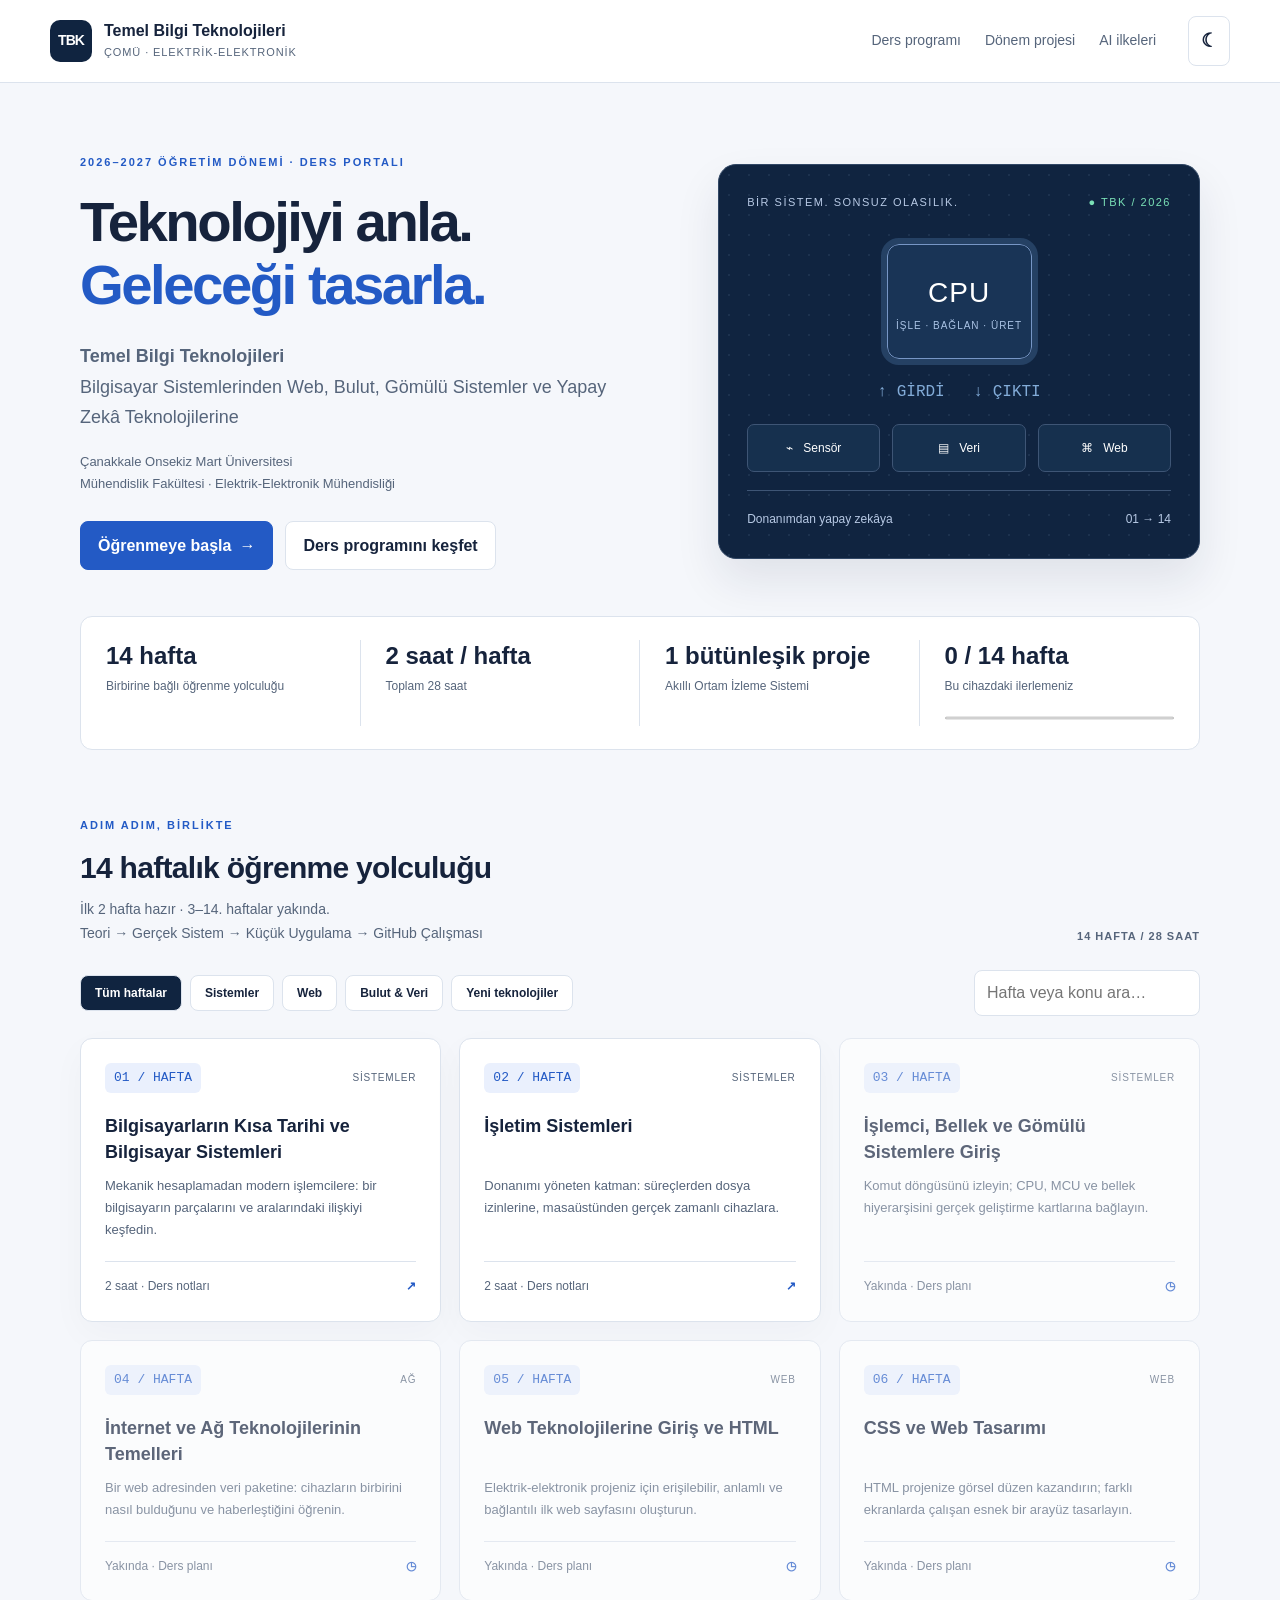
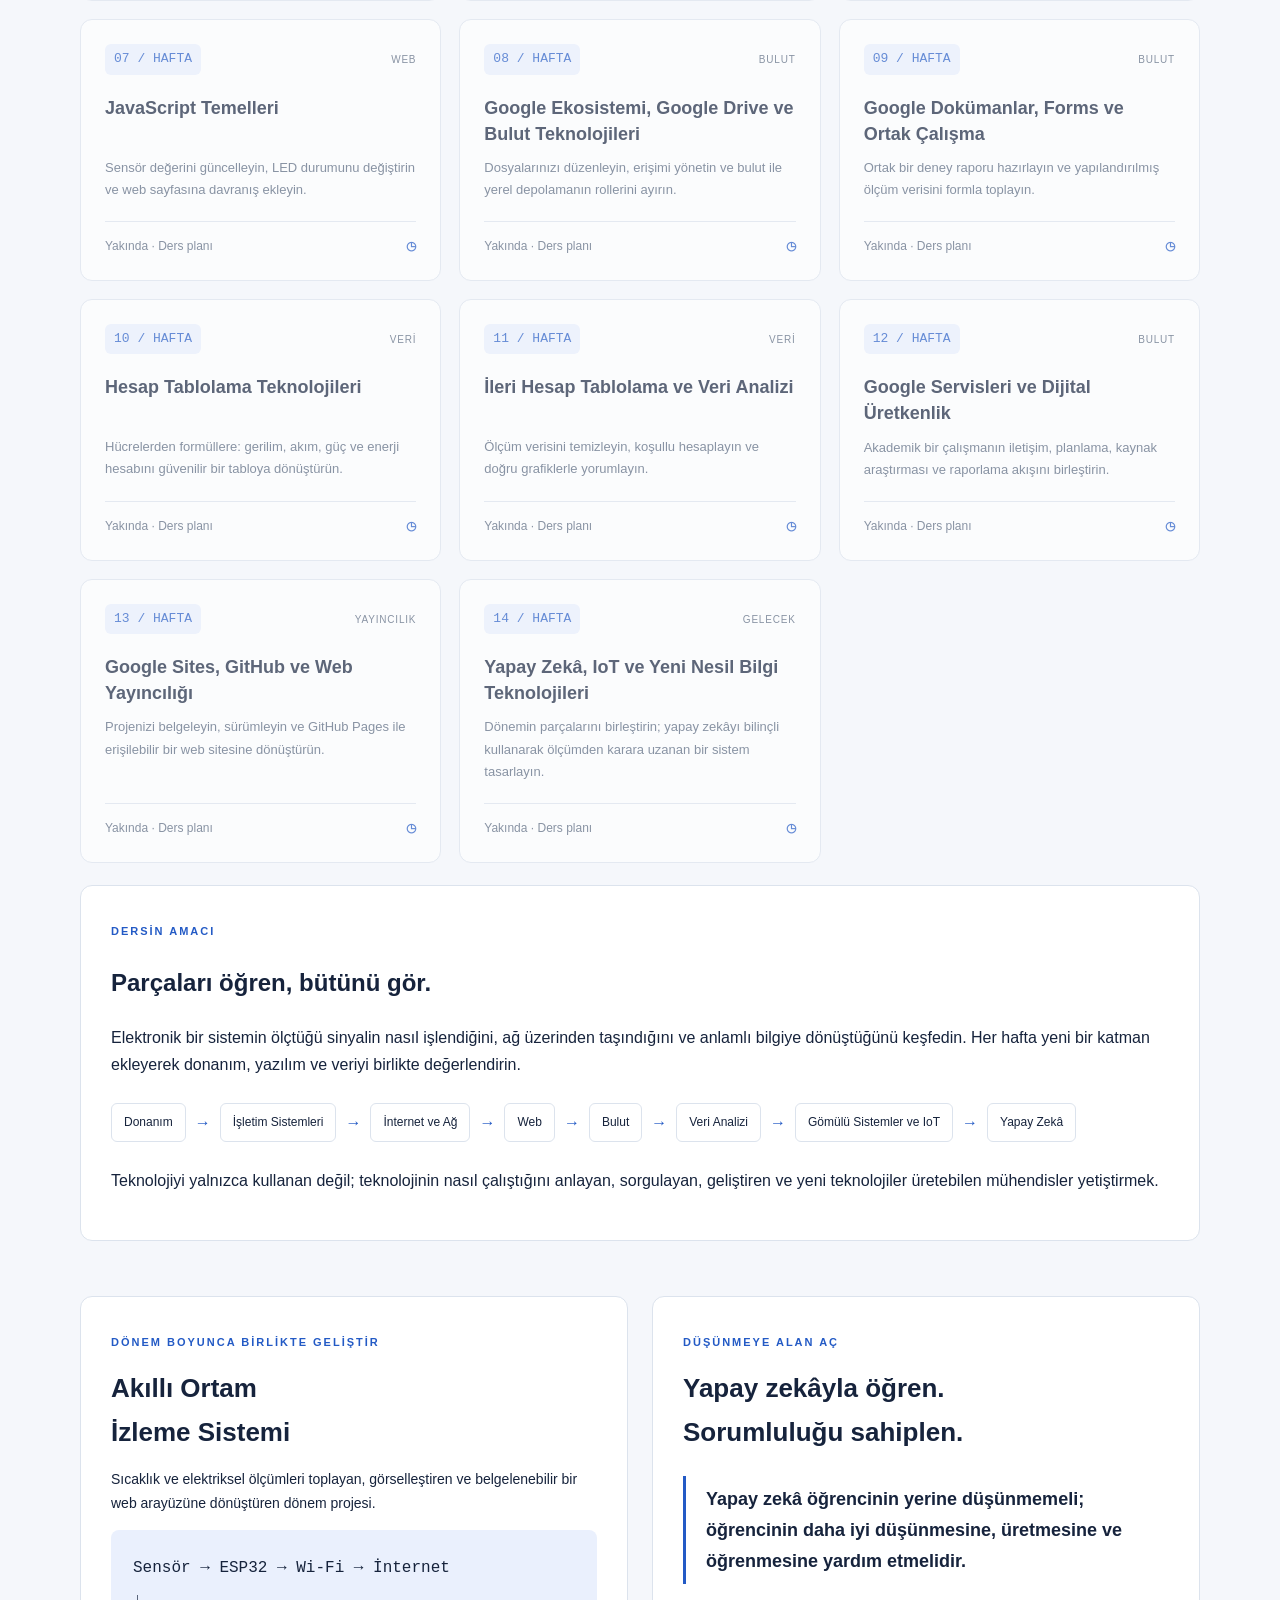
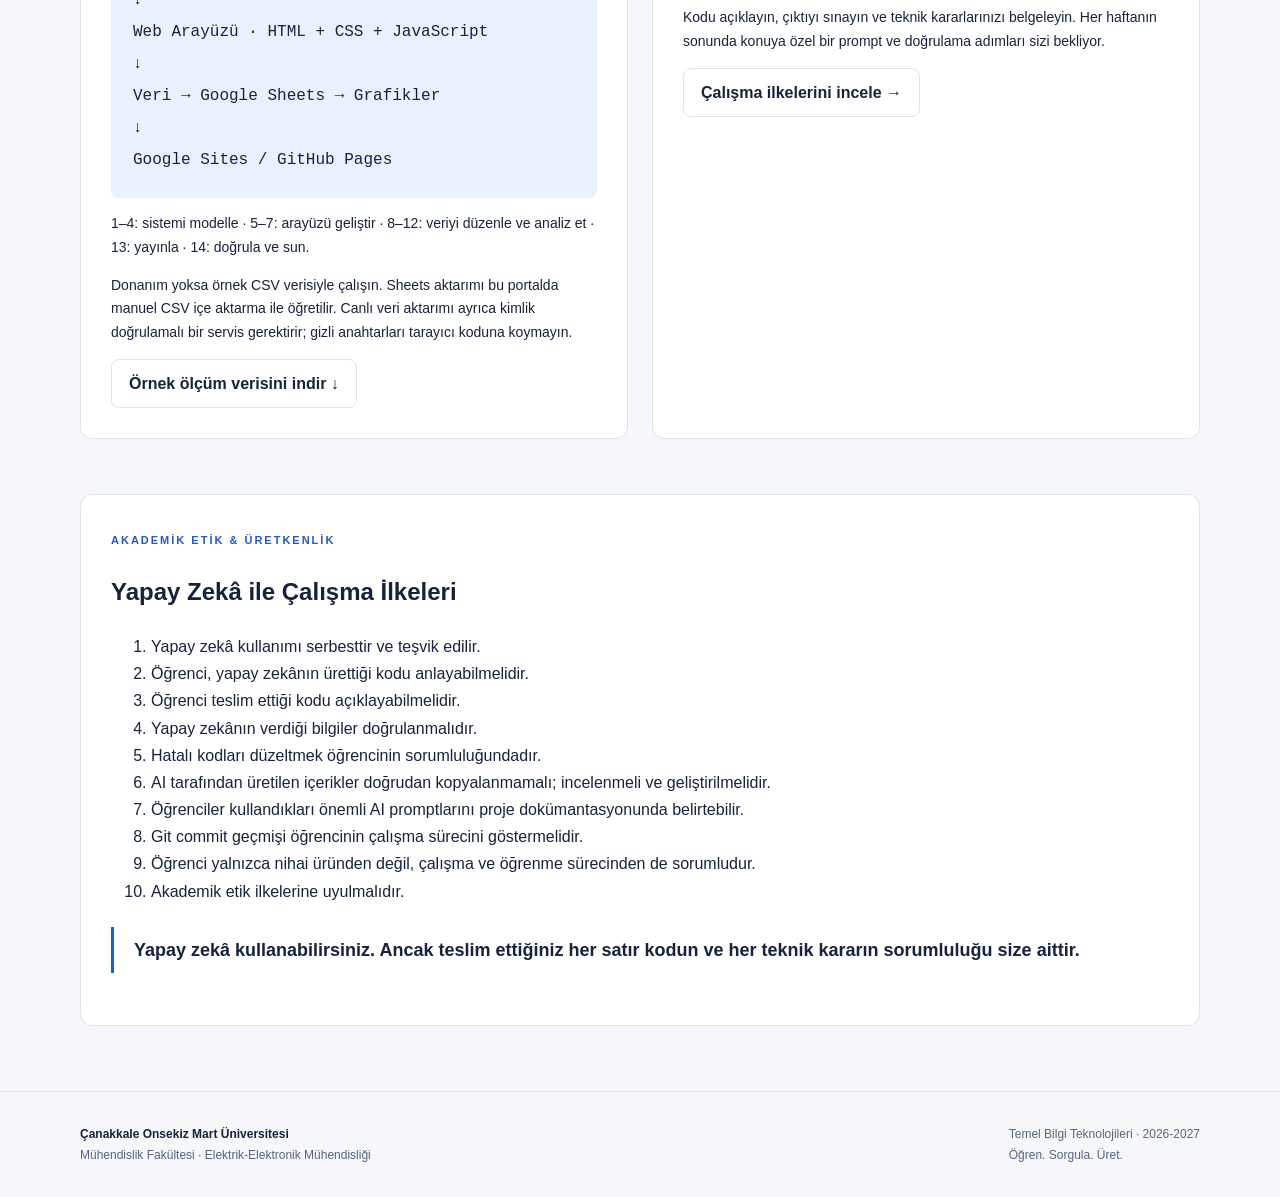
==== index.html @ e467687c "İlk iki hafta için TBK ders portalı ve sunum sistemini oluştur" ====
<!doctype html><html lang="tr"><head><meta charset="utf-8"><meta name="viewport" content="width=device-width, initial-scale=1"><title>Temel Bilgi Teknolojileri | TBK · ÇOMÜ</title><meta name="description" content="2026-2027 · 14 haftalık etkileşimli ders portalı. Bilgisayar sistemlerinden web, bulut, IoT ve yapay zekâya."><meta property="og:title" content="Temel Bilgi Teknolojileri"><meta property="og:description" content="2026-2027 · 14 haftalık etkileşimli ders portalı. Bilgisayar sistemlerinden web, bulut, IoT ve yapay zekâya."><meta property="og:type" content="website"><meta property="og:locale" content="tr_TR"><meta name="theme-color" content="#102440"><link rel="icon" href="assets/icons/favicon.svg" type="image/svg+xml"><script src="js/theme.js"></script><link rel="stylesheet" href="css/style.css"><link rel="stylesheet" href="css/presentation.css"><script defer src="js/main.js"></script><script defer src="js/presentation.js"></script><script defer src="js/demos.js"></script></head><body><a class="skip" href="#main">İçeriğe geç</a><header class="topbar"><nav class="nav-inner" aria-label="Ana navigasyon"><a class="brand" href="index.html"><span class="brand-mark" aria-hidden="true">TBK</span><span><strong>Temel Bilgi Teknolojileri</strong><small>ÇOMÜ · ELEKTRİK-ELEKTRONİK</small></span></a><div class="nav-links"><a href="index.html#program">Ders programı</a><a href="index.html#proje">Dönem projesi</a><a href="index.html#ai">AI ilkeleri</a></div><button class="theme-toggle" type="button" aria-label="Temayı değiştir">☾</button></nav></header><main id="main" class="container"><section class="hero"><div><div class="eyebrow">2026–2027 ÖĞRETİM DÖNEMİ · DERS PORTALI</div><h1>Teknolojiyi anla.<br><span>Geleceği tasarla.</span></h1><p><strong>Temel Bilgi Teknolojileri</strong><br>Bilgisayar Sistemlerinden Web, Bulut, Gömülü Sistemler ve Yapay Zekâ Teknolojilerine</p><p class="university">Çanakkale Onsekiz Mart Üniversitesi<br>Mühendislik Fakültesi · Elektrik-Elektronik Mühendisliği</p><div class="actions"><a class="button primary" href="weeks/week01.html">Öğrenmeye başla <span aria-hidden="true">→</span></a><a class="button" href="#program">Ders programını keşfet</a></div></div><div class="system-visual" role="img" aria-label="Sensörden işlemciye, veriden web ve yapay zekâya bilgi işleme modeli"><div class="visual-top"><span>BİR SİSTEM. SONSUZ OLASILIK.</span><span class="live-dot">● TBK / 2026</span></div><div class="chip">CPU<small>İŞLE · BAĞLAN · ÜRET</small></div><div class="signal">↑ GİRDİ &nbsp; ↓ ÇIKTI</div><div class="visual-nodes"><span>⌁ &nbsp; Sensör</span><span>▤ &nbsp; Veri</span><span>⌘ &nbsp; Web</span></div><div class="visual-caption"><span>Donanımdan yapay zekâya</span><span>01 → 14</span></div></div></section><div class="stats"><div class="stat"><strong>14 hafta</strong><span>Birbirine bağlı öğrenme yolculuğu</span></div><div class="stat"><strong>2 saat / hafta</strong><span>Toplam 28 saat</span></div><div class="stat"><strong>1 bütünleşik proje</strong><span>Akıllı Ortam İzleme Sistemi</span></div><div class="stat"><strong id="completed-count">0 / 14 hafta</strong><span>Bu cihazdaki ilerlemeniz</span><progress id="course-progress" max="14" value="0" aria-label="Tamamlanan haftalar"></progress></div></div><section id="program"><div class="section-heading"><div><span class="eyebrow">ADIM ADIM, BİRLİKTE</span><h2>14 haftalık öğrenme yolculuğu</h2><p>İlk 2 hafta hazır · 3–14. haftalar yakında.<br>Teori → Gerçek Sistem → Küçük Uygulama → GitHub Çalışması</p></div><span class="label">14 HAFTA / 28 SAAT</span></div><div class="filters" aria-label="Hafta filtreleri"><button data-filter="all" aria-pressed="true">Tüm haftalar</button><button data-filter="systems" aria-pressed="false">Sistemler</button><button data-filter="web" aria-pressed="false">Web</button><button data-filter="cloud" aria-pressed="false">Bulut & Veri</button><button data-filter="future" aria-pressed="false">Yeni teknolojiler</button><label class="sr-only" for="week-search">Hafta veya konu ara</label><input class="search" id="week-search" type="search" placeholder="Hafta veya konu ara…"></div><span id="filter-status" class="sr-only" aria-live="polite"></span><div class="week-grid"><a class="week-card" data-week="1" data-category="systems" href="weeks/week01.html"><div class="card-top"><span class="week-number">01 / HAFTA</span><span class="tag">Sistemler</span></div><h3>Bilgisayarların Kısa Tarihi ve Bilgisayar Sistemleri</h3><p>Mekanik hesaplamadan modern işlemcilere: bir bilgisayarın parçalarını ve aralarındaki ilişkiyi keşfedin.</p><div class="card-bottom"><span class="card-status">2 saat · Ders notları</span><b aria-hidden="true">↗</b></div></a><a class="week-card" data-week="2" data-category="systems" href="weeks/week02.html"><div class="card-top"><span class="week-number">02 / HAFTA</span><span class="tag">Sistemler</span></div><h3>İşletim Sistemleri</h3><p>Donanımı yöneten katman: süreçlerden dosya izinlerine, masaüstünden gerçek zamanlı cihazlara.</p><div class="card-bottom"><span class="card-status">2 saat · Ders notları</span><b aria-hidden="true">↗</b></div></a><div class="week-card" data-week="3" data-category="systems" aria-disabled="true"><div class="card-top"><span class="week-number">03 / HAFTA</span><span class="tag">Sistemler</span></div><h3>İşlemci, Bellek ve Gömülü Sistemlere Giriş</h3><p>Komut döngüsünü izleyin; CPU, MCU ve bellek hiyerarşisini gerçek geliştirme kartlarına bağlayın.</p><div class="card-bottom"><span class="card-status">Yakında · Ders planı</span><b aria-hidden="true">◷</b></div></div><div class="week-card" data-week="4" data-category="systems" aria-disabled="true"><div class="card-top"><span class="week-number">04 / HAFTA</span><span class="tag">Ağ</span></div><h3>İnternet ve Ağ Teknolojilerinin Temelleri</h3><p>Bir web adresinden veri paketine: cihazların birbirini nasıl bulduğunu ve haberleştiğini öğrenin.</p><div class="card-bottom"><span class="card-status">Yakında · Ders planı</span><b aria-hidden="true">◷</b></div></div><div class="week-card" data-week="5" data-category="web" aria-disabled="true"><div class="card-top"><span class="week-number">05 / HAFTA</span><span class="tag">Web</span></div><h3>Web Teknolojilerine Giriş ve HTML</h3><p>Elektrik-elektronik projeniz için erişilebilir, anlamlı ve bağlantılı ilk web sayfasını oluşturun.</p><div class="card-bottom"><span class="card-status">Yakında · Ders planı</span><b aria-hidden="true">◷</b></div></div><div class="week-card" data-week="6" data-category="web" aria-disabled="true"><div class="card-top"><span class="week-number">06 / HAFTA</span><span class="tag">Web</span></div><h3>CSS ve Web Tasarımı</h3><p>HTML projenize görsel düzen kazandırın; farklı ekranlarda çalışan esnek bir arayüz tasarlayın.</p><div class="card-bottom"><span class="card-status">Yakında · Ders planı</span><b aria-hidden="true">◷</b></div></div><div class="week-card" data-week="7" data-category="web" aria-disabled="true"><div class="card-top"><span class="week-number">07 / HAFTA</span><span class="tag">Web</span></div><h3>JavaScript Temelleri</h3><p>Sensör değerini güncelleyin, LED durumunu değiştirin ve web sayfasına davranış ekleyin.</p><div class="card-bottom"><span class="card-status">Yakında · Ders planı</span><b aria-hidden="true">◷</b></div></div><div class="week-card" data-week="8" data-category="cloud" aria-disabled="true"><div class="card-top"><span class="week-number">08 / HAFTA</span><span class="tag">Bulut</span></div><h3>Google Ekosistemi, Google Drive ve Bulut Teknolojileri</h3><p>Dosyalarınızı düzenleyin, erişimi yönetin ve bulut ile yerel depolamanın rollerini ayırın.</p><div class="card-bottom"><span class="card-status">Yakında · Ders planı</span><b aria-hidden="true">◷</b></div></div><div class="week-card" data-week="9" data-category="cloud" aria-disabled="true"><div class="card-top"><span class="week-number">09 / HAFTA</span><span class="tag">Bulut</span></div><h3>Google Dokümanlar, Forms ve Ortak Çalışma</h3><p>Ortak bir deney raporu hazırlayın ve yapılandırılmış ölçüm verisini formla toplayın.</p><div class="card-bottom"><span class="card-status">Yakında · Ders planı</span><b aria-hidden="true">◷</b></div></div><div class="week-card" data-week="10" data-category="cloud" aria-disabled="true"><div class="card-top"><span class="week-number">10 / HAFTA</span><span class="tag">Veri</span></div><h3>Hesap Tablolama Teknolojileri</h3><p>Hücrelerden formüllere: gerilim, akım, güç ve enerji hesabını güvenilir bir tabloya dönüştürün.</p><div class="card-bottom"><span class="card-status">Yakında · Ders planı</span><b aria-hidden="true">◷</b></div></div><div class="week-card" data-week="11" data-category="cloud" aria-disabled="true"><div class="card-top"><span class="week-number">11 / HAFTA</span><span class="tag">Veri</span></div><h3>İleri Hesap Tablolama ve Veri Analizi</h3><p>Ölçüm verisini temizleyin, koşullu hesaplayın ve doğru grafiklerle yorumlayın.</p><div class="card-bottom"><span class="card-status">Yakında · Ders planı</span><b aria-hidden="true">◷</b></div></div><div class="week-card" data-week="12" data-category="cloud" aria-disabled="true"><div class="card-top"><span class="week-number">12 / HAFTA</span><span class="tag">Bulut</span></div><h3>Google Servisleri ve Dijital Üretkenlik</h3><p>Akademik bir çalışmanın iletişim, planlama, kaynak araştırması ve raporlama akışını birleştirin.</p><div class="card-bottom"><span class="card-status">Yakında · Ders planı</span><b aria-hidden="true">◷</b></div></div><div class="week-card" data-week="13" data-category="web" aria-disabled="true"><div class="card-top"><span class="week-number">13 / HAFTA</span><span class="tag">Yayıncılık</span></div><h3>Google Sites, GitHub ve Web Yayıncılığı</h3><p>Projenizi belgeleyin, sürümleyin ve GitHub Pages ile erişilebilir bir web sitesine dönüştürün.</p><div class="card-bottom"><span class="card-status">Yakında · Ders planı</span><b aria-hidden="true">◷</b></div></div><div class="week-card" data-week="14" data-category="future" aria-disabled="true"><div class="card-top"><span class="week-number">14 / HAFTA</span><span class="tag">Gelecek</span></div><h3>Yapay Zekâ, IoT ve Yeni Nesil Bilgi Teknolojileri</h3><p>Dönemin parçalarını birleştirin; yapay zekâyı bilinçli kullanarak ölçümden karara uzanan bir sistem tasarlayın.</p><div class="card-bottom"><span class="card-status">Yakında · Ders planı</span><b aria-hidden="true">◷</b></div></div></div><p class="empty" id="empty-results" hidden>Eşleşen hafta yok. Başka bir konu arayın.</p></section><section class="panel" id="yaklasim"><span class="eyebrow">DERSİN AMACI</span><h2>Parçaları öğren, bütünü gör.</h2><p>Elektronik bir sistemin ölçtüğü sinyalin nasıl işlendiğini, ağ üzerinden taşındığını ve anlamlı bilgiye dönüştüğünü keşfedin. Her hafta yeni bir katman ekleyerek donanım, yazılım ve veriyi birlikte değerlendirin.</p><div class="learning-path"><span>Donanım</span><i aria-hidden="true">→</i><span>İşletim Sistemleri</span><i aria-hidden="true">→</i><span>İnternet ve Ağ</span><i aria-hidden="true">→</i><span>Web</span><i aria-hidden="true">→</i><span>Bulut</span><i aria-hidden="true">→</i><span>Veri Analizi</span><i aria-hidden="true">→</i><span>Gömülü Sistemler ve IoT</span><i aria-hidden="true">→</i><span>Yapay Zekâ</span></div><p>Teknolojiyi yalnızca kullanan değil; teknolojinin nasıl çalıştığını anlayan, sorgulayan, geliştiren ve yeni teknolojiler üretebilen mühendisler yetiştirmek.</p></section><div class="feature-grid"><section class="panel" id="proje"><span class="eyebrow">DÖNEM BOYUNCA BİRLİKTE GELİŞTİR</span><h2>Akıllı Ortam<br>İzleme Sistemi</h2><p>Sıcaklık ve elektriksel ölçümleri toplayan, görselleştiren ve belgelenebilir bir web arayüzüne dönüştüren dönem projesi.</p><div class="diagram">Sensör → ESP32 → Wi-Fi → İnternet<br>↓<br>Web Arayüzü · HTML + CSS + JavaScript<br>↓<br>Veri → Google Sheets → Grafikler<br>↓<br>Google Sites / GitHub Pages</div><p>1–4: sistemi modelle · 5–7: arayüzü geliştir · 8–12: veriyi düzenle ve analiz et · 13: yayınla · 14: doğrula ve sun.</p><p>Donanım yoksa örnek CSV verisiyle çalışın. Sheets aktarımı bu portalda manuel CSV içe aktarma ile öğretilir. Canlı veri aktarımı ayrıca kimlik doğrulamalı bir servis gerektirir; gizli anahtarları tarayıcı koduna koymayın.</p><a class="button" href="assets/data/olcumler.csv" download>Örnek ölçüm verisini indir ↓</a></section><section class="panel"><span class="eyebrow">DÜŞÜNMEYE ALAN AÇ</span><h2>Yapay zekâyla öğren.<br>Sorumluluğu sahiplen.</h2><blockquote class="quote">Yapay zekâ öğrencinin yerine düşünmemeli; öğrencinin daha iyi düşünmesine, üretmesine ve öğrenmesine yardım etmelidir.</blockquote><p>Kodu açıklayın, çıktıyı sınayın ve teknik kararlarınızı belgeleyin. Her haftanın sonunda konuya özel bir prompt ve doğrulama adımları sizi bekliyor.</p><a class="button" href="#ai">Çalışma ilkelerini incele →</a></section></div><section class="panel" id="ai"><span class="eyebrow">AKADEMİK ETİK & ÜRETKENLİK</span><h2>Yapay Zekâ ile Çalışma İlkeleri</h2><ol><li>Yapay zekâ kullanımı serbesttir ve teşvik edilir.</li><li>Öğrenci, yapay zekânın ürettiği kodu anlayabilmelidir.</li><li>Öğrenci teslim ettiği kodu açıklayabilmelidir.</li><li>Yapay zekânın verdiği bilgiler doğrulanmalıdır.</li><li>Hatalı kodları düzeltmek öğrencinin sorumluluğundadır.</li><li>AI tarafından üretilen içerikler doğrudan kopyalanmamalı; incelenmeli ve geliştirilmelidir.</li><li>Öğrenciler kullandıkları önemli AI promptlarını proje dokümantasyonunda belirtebilir.</li><li>Git commit geçmişi öğrencinin çalışma sürecini göstermelidir.</li><li>Öğrenci yalnızca nihai üründen değil, çalışma ve öğrenme sürecinden de sorumludur.</li><li>Akademik etik ilkelerine uyulmalıdır.</li></ol><blockquote class="quote">Yapay zekâ kullanabilirsiniz. Ancak teslim ettiğiniz her satır kodun ve her teknik kararın sorumluluğu size aittir.</blockquote></section></main><footer class="footer"><div class="container"><div><strong>Çanakkale Onsekiz Mart Üniversitesi</strong><br>Mühendislik Fakültesi · Elektrik-Elektronik Mühendisliği</div><div>Temel Bilgi Teknolojileri · 2026-2027<br>Öğren. Sorgula. Üret.</div></div></footer></body></html>
---- css/style.css ----
@import url('./responsive.css');
.week-card[aria-disabled=true]{opacity:.68;cursor:default;box-shadow:none}.week-card[aria-disabled=true]:hover{transform:none;border-color:var(--line)}
:root{color-scheme:light;--bg:#f5f7fb;--surface:#fff;--ink:#16233c;--muted:#56657b;--line:#dce3ed;--accent:#235ac5;--soft:#eaf0fd;--nav:#102440;--green:#157a65;--shadow:0 12px 35px #13284708}*{box-sizing:border-box}html{scroll-behavior:smooth;scroll-padding-top:100px}[data-theme=dark]{color-scheme:dark;--bg:#0d1727;--surface:#152238;--ink:#e6edf8;--muted:#a8b7cc;--line:#2a3b54;--accent:#89b1ff;--soft:#213555;--nav:#091220;--green:#72d4bc;--shadow:none}body{margin:0;background:var(--bg);color:var(--ink);font-family:Inter,'Segoe UI',Arial,sans-serif;font-size:16px;line-height:1.7}a{color:var(--accent);text-decoration:none}a:hover{text-decoration:underline}button,input,select{font:inherit}button,.button{cursor:pointer;border:1px solid var(--line);border-radius:8px;padding:10px 17px;background:var(--surface);color:var(--ink);font-weight:600;display:inline-flex;align-items:center;justify-content:center;gap:8px}button:hover,.button:hover{border-color:var(--accent);text-decoration:none}button:disabled{opacity:.45;cursor:default}.primary{background:#235ac5;color:white;border-color:#235ac5}a:focus-visible,button:focus-visible,summary:focus-visible,input:focus-visible{outline:3px solid #e99c2f;outline-offset:4px}.skip{position:fixed;top:-100px;left:15px;z-index:200;background:var(--surface);padding:12px}.skip:focus{top:12px}.topbar{position:sticky;top:0;z-index:30;background:var(--surface);border-bottom:1px solid var(--line)}.nav-inner{max-width:1240px;margin:auto;min-height:82px;display:flex;align-items:center;gap:32px;padding:12px 30px}.brand{display:flex;align-items:center;gap:12px;color:var(--ink);line-height:1.25;margin-right:auto}.brand-mark{width:42px;height:42px;border-radius:10px;display:grid;place-items:center;background:var(--nav);color:white;font-weight:750;font-size:14px;letter-spacing:-1px}.brand strong{display:block;font-size:16px}.brand small{font-size:11px;color:var(--muted);letter-spacing:.9px}.nav-links{display:flex;gap:24px;font-size:14px}.nav-links a{color:var(--muted)}.theme-toggle{width:42px;padding:8px;font-size:19px}.container{max-width:1180px;margin:auto;padding:0 30px}.eyebrow{text-transform:uppercase;font-size:11px;letter-spacing:2px;font-weight:750;color:var(--accent)}.hero{padding:70px 0 46px;display:grid;grid-template-columns:1.2fr 1fr;gap:60px;align-items:center}.hero h1{font-size:clamp(38px,4.4vw,62px);line-height:1.13;letter-spacing:-2.5px;margin:18px 0 24px}.hero h1 span{color:var(--accent)}.hero p{max-width:540px;color:var(--muted);font-size:18px}.hero .university{font-size:13px;line-height:1.7;margin-bottom:22px}.actions{display:flex;flex-wrap:wrap;gap:12px;margin-top:26px}.system-visual{background:var(--nav);border:1px solid #314765;border-radius:18px;color:#fff;padding:28px;box-shadow:0 22px 45px #10244018;background-image:radial-gradient(#6683a225 1px,transparent 1px);background-size:20px 20px}.visual-top{display:flex;justify-content:space-between;font-size:11px;letter-spacing:1.5px;color:#b7c9e4}.live-dot{color:#7ae0b6}.chip{margin:32px auto 20px;width:145px;height:115px;border:1px solid #7796c5;outline:6px solid #254164;border-radius:12px;display:flex;flex-direction:column;justify-content:center;align-items:center;background:#193456;font-size:28px;letter-spacing:1px}.chip small{font-size:10px;color:#aac3e5}.signal{text-align:center;color:#83acd8;font-family:monospace}.visual-nodes{display:grid;grid-template-columns:repeat(3,1fr);gap:12px;margin:18px 0}.visual-nodes span{border:1px solid #3e5575;background:#16304e;padding:13px 5px;border-radius:7px;text-align:center;font-size:12px}.visual-caption{border-top:1px solid #3e5575;padding-top:18px;font-size:12px;color:#b7c9e4;display:flex;justify-content:space-between}.stats{display:grid;grid-template-columns:repeat(4,1fr);background:var(--surface);border:1px solid var(--line);border-radius:12px;margin-bottom:60px;padding:23px 0}.stat{padding:0 25px;border-right:1px solid var(--line)}.stat:last-child{border:0}.stat strong{font-size:24px;display:block;line-height:1.3}.stat span{font-size:12px;color:var(--muted)}.section-heading{display:flex;justify-content:space-between;align-items:end;gap:20px;margin:25px 0}.section-heading h2{font-size:30px;letter-spacing:-.7px;margin:5px 0}.section-heading p{margin:0;color:var(--muted);font-size:14px}.label{font-size:11px;letter-spacing:1px;color:var(--muted);font-weight:700}.filters{display:flex;align-items:center;gap:8px;flex-wrap:wrap;margin:22px 0}.filters button{font-size:12px;padding:7px 14px}.filters button[aria-pressed=true]{background:var(--nav);color:white}.search{margin-left:auto;min-width:220px;border:1px solid var(--line);padding:8px 12px;background:var(--surface);border-radius:8px;color:var(--ink)}.week-grid{display:grid;grid-template-columns:repeat(3,1fr);gap:18px}.week-card{position:relative;display:flex;flex-direction:column;background:var(--surface);padding:24px;border:1px solid var(--line);border-radius:12px;color:var(--ink);box-shadow:var(--shadow);transition:transform .2s,border-color .2s}.week-card:hover{transform:translateY(-3px);border-color:var(--accent);text-decoration:none}.card-top{display:flex;justify-content:space-between;align-items:center}.week-number{font-family:monospace;font-size:13px;color:var(--accent);background:var(--soft);padding:4px 9px;border-radius:6px}.tag{font-size:10px;color:var(--muted);text-transform:uppercase;letter-spacing:.8px}.week-card h3{font-size:18px;line-height:1.45;margin:20px 0 10px;min-height:52px}.week-card p{font-size:13px;color:var(--muted);margin:0 0 20px}.card-bottom{display:flex;justify-content:space-between;margin-top:auto;border-top:1px solid var(--line);padding-top:14px;font-size:12px;color:var(--muted)}.card-bottom b{color:var(--accent)}section[id]{scroll-margin-top:100px}.panel{background:var(--surface);border:1px solid var(--line);border-radius:12px;padding:30px;margin:22px 0}.learning-path{display:flex;flex-wrap:wrap;gap:9px;align-items:center;margin:25px 0}.learning-path span{border:1px solid var(--line);border-radius:6px;padding:8px 12px;font-size:12px;background:var(--surface)}.learning-path i{color:var(--accent);font-style:normal}.feature-grid{display:grid;grid-template-columns:1fr 1fr;gap:24px;margin:55px 0}.feature-grid .panel{margin:0}.feature-grid h2{font-size:26px;margin:12px 0}.feature-grid p,.feature-grid li{font-size:14px}.quote{border-left:3px solid var(--accent);margin:22px 0;padding:8px 20px;font-size:18px;font-weight:600}.footer{border-top:1px solid var(--line);margin-top:65px;padding:32px 0;color:var(--muted);font-size:12px}.footer .container{display:flex;justify-content:space-between;gap:25px}.footer strong{color:var(--ink)}.breadcrumb{font-size:13px;color:var(--muted);padding-top:25px}.lesson-header{padding:40px 0 30px}.lesson-header h1{font-size:clamp(30px,4vw,48px);line-height:1.2;letter-spacing:-1px;max-width:900px;margin:15px 0}.lesson-header p{color:var(--muted);max-width:800px}.lesson-layout{display:grid;grid-template-columns:220px minmax(0,1fr);gap:35px;align-items:start}.toc{position:sticky;top:105px;font-size:13px}.toc a{display:block;padding:7px 10px;color:var(--muted);border-left:2px solid var(--line)}.toc a:hover{border-color:var(--accent);color:var(--accent)}.lesson-section{padding:30px;background:var(--surface);border:1px solid var(--line);border-radius:12px;margin-bottom:20px}.lesson-section h2{margin-top:0;line-height:1.3;font-size:25px}.lesson-section h3{font-size:18px;line-height:1.5}.concepts{display:grid;grid-template-columns:repeat(2,minmax(0,1fr));gap:12px}.concept{background:var(--bg);border:1px solid var(--line);border-radius:8px;padding:15px;font-size:14px}.concept strong{display:block;color:var(--accent);margin-bottom:5px}pre{position:relative;background:#102038;color:#e2edff;padding:24px;border-radius:9px;overflow:auto;font-size:13px;line-height:1.8;white-space:pre-wrap;overflow-wrap:anywhere}code{font-family:Consolas,monospace}.code-wrap{position:relative}.copy{position:absolute;right:8px;top:8px;font-size:11px;padding:3px 9px;z-index:1}.code-wrap pre{padding-top:42px}.diagram{background:var(--soft);color:var(--ink);padding:22px;font-family:Consolas,monospace;white-space:pre-wrap;border-radius:8px;line-height:2;overflow-wrap:anywhere}.table-wrap{overflow:auto}table{width:100%;border-collapse:collapse;font-size:14px;margin:18px 0}th,td{text-align:left;padding:11px 13px;border-bottom:1px solid var(--line);vertical-align:top}th{background:var(--soft)}details{border-bottom:1px solid var(--line);padding:15px 0}summary{cursor:pointer;font-weight:600}details p{color:var(--muted)}.week-nav{display:flex;justify-content:space-between;gap:14px;margin-top:30px}.demo{background:var(--soft);padding:22px;border-radius:10px}.demo output{display:block;font-size:26px;font-weight:700;margin:10px 0}.demo label{display:block;margin:10px 0}.demo input{max-width:100%;padding:7px}.led{display:inline-block;width:15px;height:15px;background:#697991;border-radius:50%;margin-right:10px}.led.on{background:#168d55;box-shadow:0 0 12px #168d5570}.muted{color:var(--muted)}[hidden]{display:none!important}.empty{padding:20px;color:var(--muted)}.completion{margin:20px 0}.completed-label{color:var(--green)}progress{width:100%;accent-color:var(--accent);height:6px}.source-list{font-size:13px}.result-chart{display:flex;align-items:flex-end;gap:12px;height:170px;padding-top:20px}.bar{flex:1;background:var(--accent);min-width:20px;border-radius:4px 4px 0 0;color:var(--surface);text-align:center;font-size:12px}.sr-only{position:absolute;width:1px;height:1px;padding:0;margin:-1px;overflow:hidden;clip:rect(0,0,0,0);white-space:nowrap;border:0}
---- css/presentation.css ----
.presentation-controls{position:fixed;bottom:0;left:0;right:0;z-index:80;background:var(--surface);border-top:1px solid var(--line);padding:12px 25px;display:flex;align-items:center;justify-content:center;gap:18px}.presentation-controls progress{position:absolute;top:-6px;left:0;margin:0}.presentation-controls output{font-size:13px;min-width:85px;text-align:center}.presentation-mode{overflow:hidden}.presentation-mode .topbar,.presentation-mode .breadcrumb,.presentation-mode .lesson-header,.presentation-mode .toc,.presentation-mode .week-nav,.presentation-mode .footer,.presentation-mode .completion{display:none}.presentation-mode .container{max-width:none;padding:0}.presentation-mode .lesson-layout{display:block}.presentation-mode .lesson-section{display:none}.presentation-mode .lesson-section.active-slide{display:block;height:calc(100dvh - 76px);overflow-y:auto;margin:0;border:0;border-radius:0;padding:clamp(25px,5vw,80px) max(30px,calc((100vw - 1120px)/2));font-size:clamp(17px,1.8vw,24px)}.presentation-mode .lesson-section h2{font-size:clamp(28px,3vw,42px)}.presentation-mode .concept,.presentation-mode table{font-size:clamp(16px,1.5vw,21px)}.presentation-mode .lesson-section h3{font-size:clamp(20px,2vw,28px)}
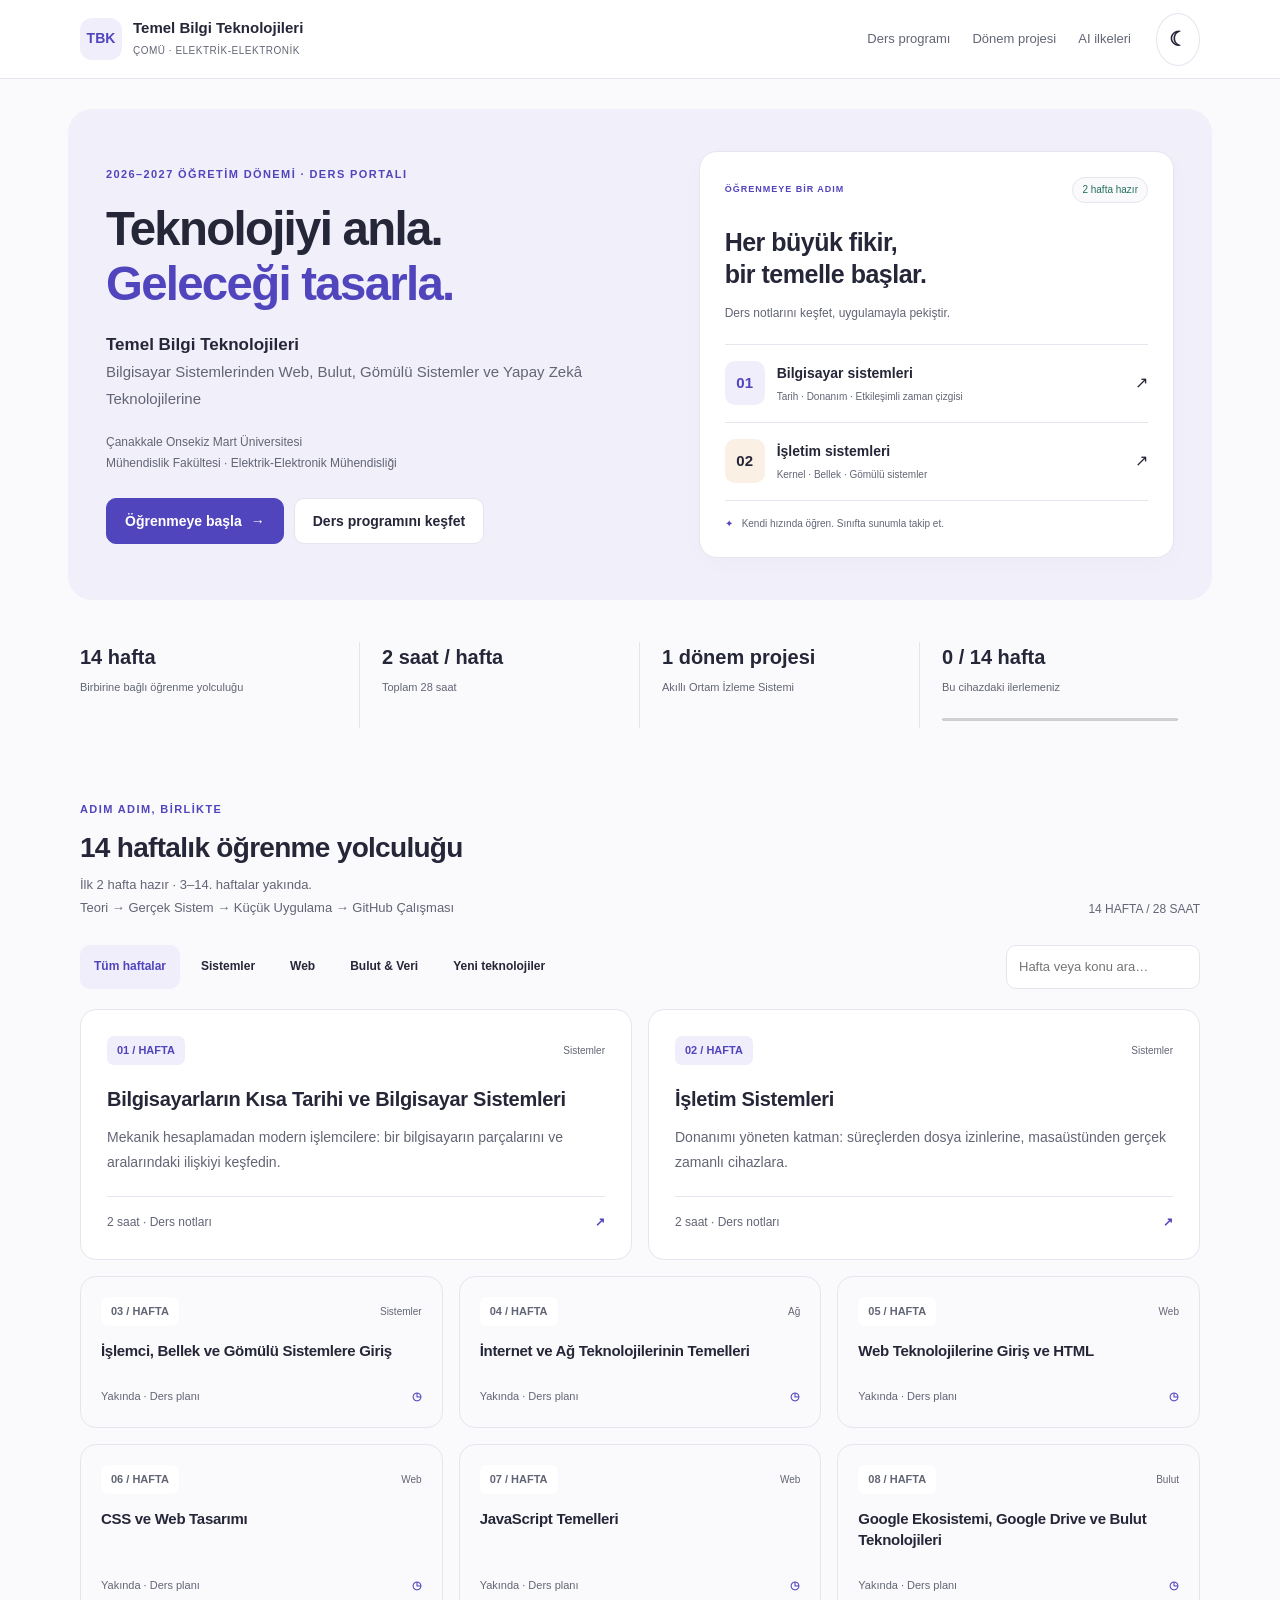
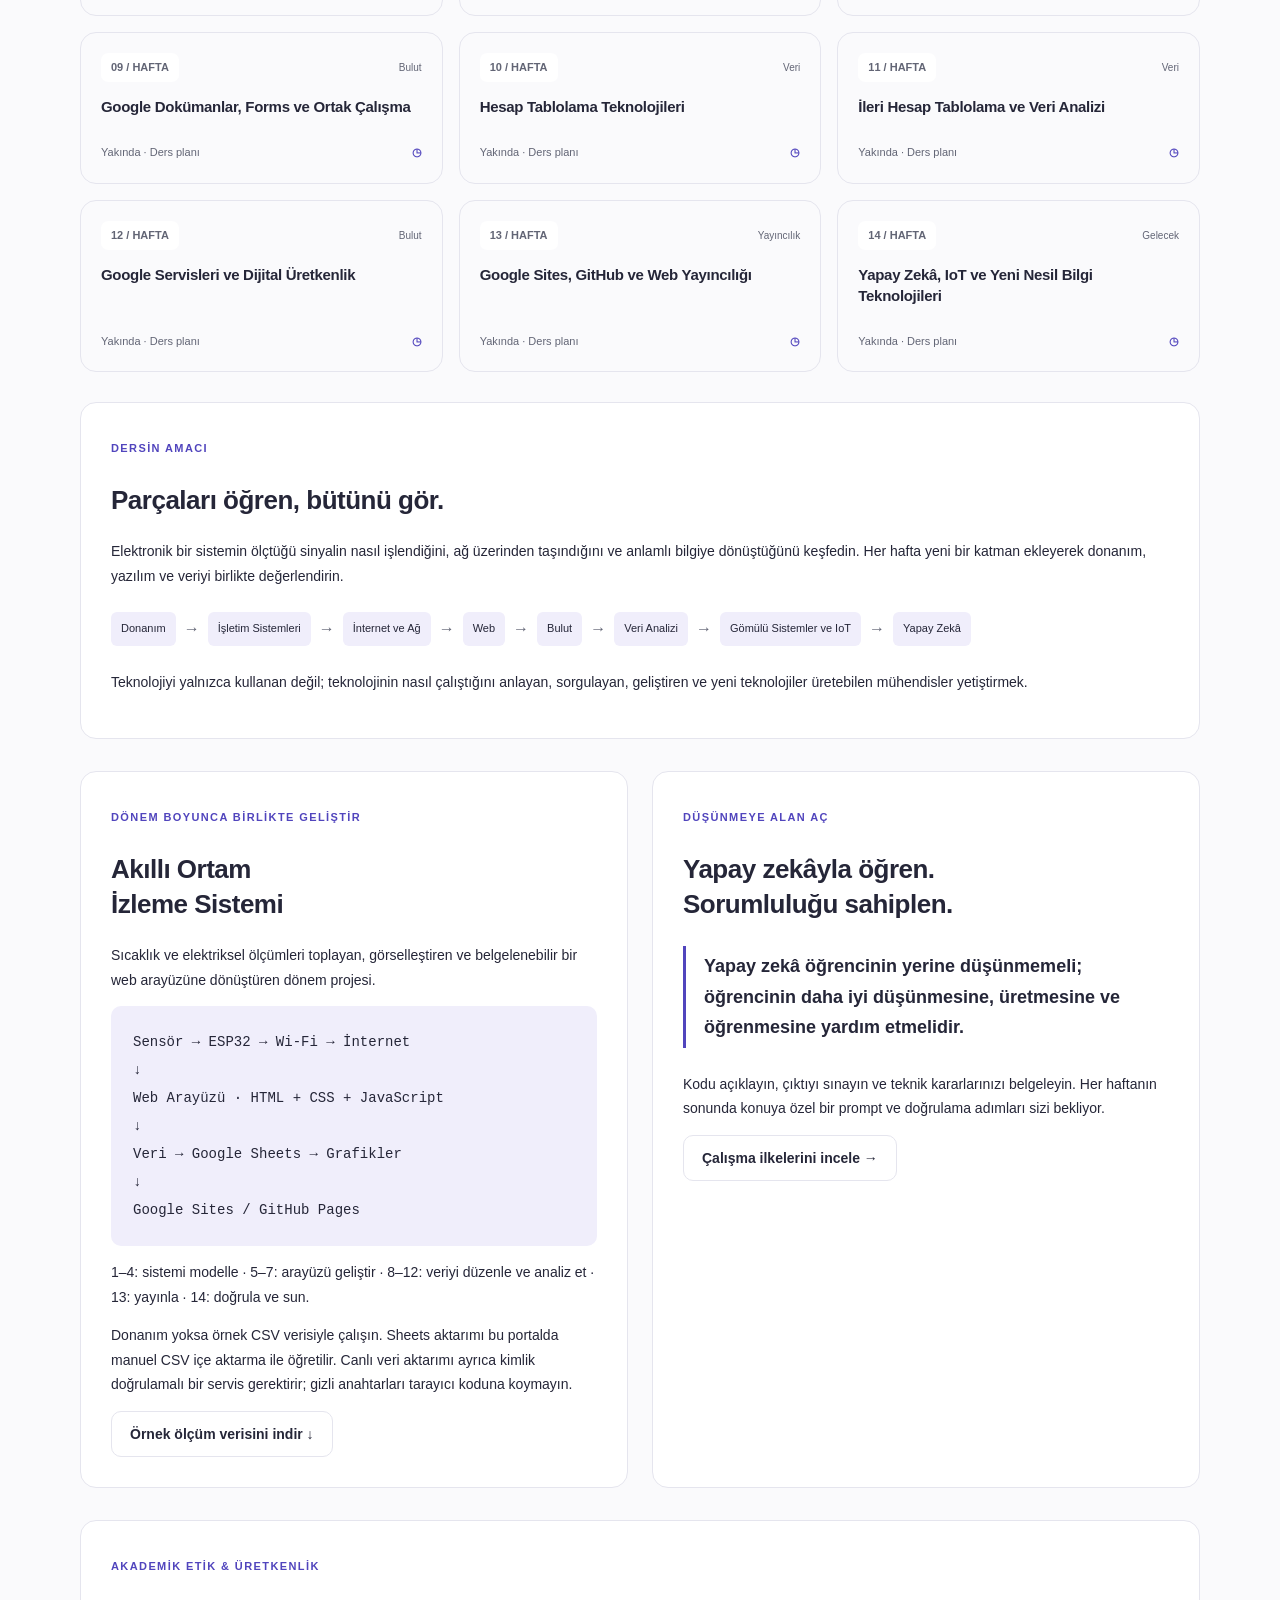
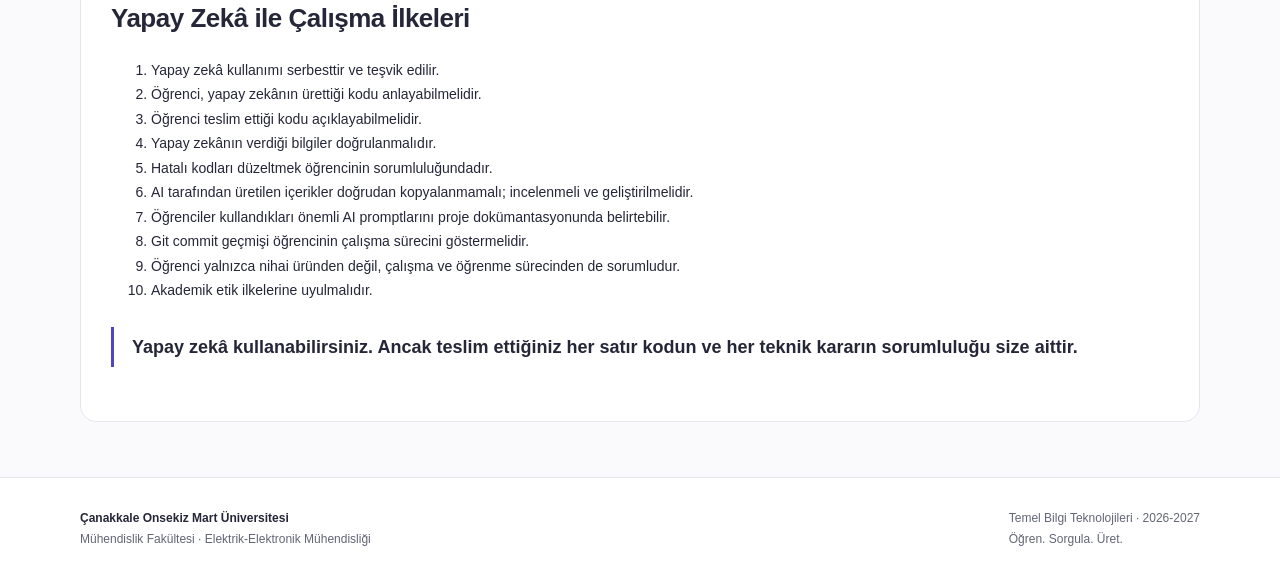
==== commit 7fce3d40: "Ders portalını açık tema ve sade mobil düzenle yenile" ====
--- a/index.html
+++ b/index.html
@@ -1 +1 @@
-<!doctype html><html lang="tr"><head><meta charset="utf-8"><meta name="viewport" content="width=device-width, initial-scale=1"><title>Temel Bilgi Teknolojileri | TBK · ÇOMÜ</title><meta name="description" content="2026-2027 · 14 haftalık etkileşimli ders portalı. Bilgisayar sistemlerinden web, bulut, IoT ve yapay zekâya."><meta property="og:title" content="Temel Bilgi Teknolojileri"><meta property="og:description" content="2026-2027 · 14 haftalık etkileşimli ders portalı. Bilgisayar sistemlerinden web, bulut, IoT ve yapay zekâya."><meta property="og:type" content="website"><meta property="og:locale" content="tr_TR"><meta name="theme-color" content="#102440"><link rel="icon" href="assets/icons/favicon.svg" type="image/svg+xml"><script src="js/theme.js"></script><link rel="stylesheet" href="css/style.css"><link rel="stylesheet" href="css/presentation.css"><script defer src="js/main.js"></script><script defer src="js/presentation.js"></script><script defer src="js/demos.js"></script></head><body><a class="skip" href="#main">İçeriğe geç</a><header class="topbar"><nav class="nav-inner" aria-label="Ana navigasyon"><a class="brand" href="index.html"><span class="brand-mark" aria-hidden="true">TBK</span><span><strong>Temel Bilgi Teknolojileri</strong><small>ÇOMÜ · ELEKTRİK-ELEKTRONİK</small></span></a><div class="nav-links"><a href="index.html#program">Ders programı</a><a href="index.html#proje">Dönem projesi</a><a href="index.html#ai">AI ilkeleri</a></div><button class="theme-toggle" type="button" aria-label="Temayı değiştir">☾</button></nav></header><main id="main" class="container"><section class="hero"><div><div class="eyebrow">2026–2027 ÖĞRETİM DÖNEMİ · DERS PORTALI</div><h1>Teknolojiyi anla.<br><span>Geleceği tasarla.</span></h1><p><strong>Temel Bilgi Teknolojileri</strong><br>Bilgisayar Sistemlerinden Web, Bulut, Gömülü Sistemler ve Yapay Zekâ Teknolojilerine</p><p class="university">Çanakkale Onsekiz Mart Üniversitesi<br>Mühendislik Fakültesi · Elektrik-Elektronik Mühendisliği</p><div class="actions"><a class="button primary" href="weeks/week01.html">Öğrenmeye başla <span aria-hidden="true">→</span></a><a class="button" href="#program">Ders programını keşfet</a></div></div><div class="system-visual" role="img" aria-label="Sensörden işlemciye, veriden web ve yapay zekâya bilgi işleme modeli"><div class="visual-top"><span>BİR SİSTEM. SONSUZ OLASILIK.</span><span class="live-dot">● TBK / 2026</span></div><div class="chip">CPU<small>İŞLE · BAĞLAN · ÜRET</small></div><div class="signal">↑ GİRDİ &nbsp; ↓ ÇIKTI</div><div class="visual-nodes"><span>⌁ &nbsp; Sensör</span><span>▤ &nbsp; Veri</span><span>⌘ &nbsp; Web</span></div><div class="visual-caption"><span>Donanımdan yapay zekâya</span><span>01 → 14</span></div></div></section><div class="stats"><div class="stat"><strong>14 hafta</strong><span>Birbirine bağlı öğrenme yolculuğu</span></div><div class="stat"><strong>2 saat / hafta</strong><span>Toplam 28 saat</span></div><div class="stat"><strong>1 bütünleşik proje</strong><span>Akıllı Ortam İzleme Sistemi</span></div><div class="stat"><strong id="completed-count">0 / 14 hafta</strong><span>Bu cihazdaki ilerlemeniz</span><progress id="course-progress" max="14" value="0" aria-label="Tamamlanan haftalar"></progress></div></div><section id="program"><div class="section-heading"><div><span class="eyebrow">ADIM ADIM, BİRLİKTE</span><h2>14 haftalık öğrenme yolculuğu</h2><p>İlk 2 hafta hazır · 3–14. haftalar yakında.<br>Teori → Gerçek Sistem → Küçük Uygulama → GitHub Çalışması</p></div><span class="label">14 HAFTA / 28 SAAT</span></div><div class="filters" aria-label="Hafta filtreleri"><button data-filter="all" aria-pressed="true">Tüm haftalar</button><button data-filter="systems" aria-pressed="false">Sistemler</button><button data-filter="web" aria-pressed="false">Web</button><button data-filter="cloud" aria-pressed="false">Bulut & Veri</button><button data-filter="future" aria-pressed="false">Yeni teknolojiler</button><label class="sr-only" for="week-search">Hafta veya konu ara</label><input class="search" id="week-search" type="search" placeholder="Hafta veya konu ara…"></div><span id="filter-status" class="sr-only" aria-live="polite"></span><div class="week-grid"><a class="week-card" data-week="1" data-category="systems" href="weeks/week01.html"><div class="card-top"><span class="week-number">01 / HAFTA</span><span class="tag">Sistemler</span></div><h3>Bilgisayarların Kısa Tarihi ve Bilgisayar Sistemleri</h3><p>Mekanik hesaplamadan modern işlemcilere: bir bilgisayarın parçalarını ve aralarındaki ilişkiyi keşfedin.</p><div class="card-bottom"><span class="card-status">2 saat · Ders notları</span><b aria-hidden="true">↗</b></div></a><a class="week-card" data-week="2" data-category="systems" href="weeks/week02.html"><div class="card-top"><span class="week-number">02 / HAFTA</span><span class="tag">Sistemler</span></div><h3>İşletim Sistemleri</h3><p>Donanımı yöneten katman: süreçlerden dosya izinlerine, masaüstünden gerçek zamanlı cihazlara.</p><div class="card-bottom"><span class="card-status">2 saat · Ders notları</span><b aria-hidden="true">↗</b></div></a><div class="week-card" data-week="3" data-category="systems" aria-disabled="true"><div class="card-top"><span class="week-number">03 / HAFTA</span><span class="tag">Sistemler</span></div><h3>İşlemci, Bellek ve Gömülü Sistemlere Giriş</h3><p>Komut döngüsünü izleyin; CPU, MCU ve bellek hiyerarşisini gerçek geliştirme kartlarına bağlayın.</p><div class="card-bottom"><span class="card-status">Yakında · Ders planı</span><b aria-hidden="true">◷</b></div></div><div class="week-card" data-week="4" data-category="systems" aria-disabled="true"><div class="card-top"><span class="week-number">04 / HAFTA</span><span class="tag">Ağ</span></div><h3>İnternet ve Ağ Teknolojilerinin Temelleri</h3><p>Bir web adresinden veri paketine: cihazların birbirini nasıl bulduğunu ve haberleştiğini öğrenin.</p><div class="card-bottom"><span class="card-status">Yakında · Ders planı</span><b aria-hidden="true">◷</b></div></div><div class="week-card" data-week="5" data-category="web" aria-disabled="true"><div class="card-top"><span class="week-number">05 / HAFTA</span><span class="tag">Web</span></div><h3>Web Teknolojilerine Giriş ve HTML</h3><p>Elektrik-elektronik projeniz için erişilebilir, anlamlı ve bağlantılı ilk web sayfasını oluşturun.</p><div class="card-bottom"><span class="card-status">Yakında · Ders planı</span><b aria-hidden="true">◷</b></div></div><div class="week-card" data-week="6" data-category="web" aria-disabled="true"><div class="card-top"><span class="week-number">06 / HAFTA</span><span class="tag">Web</span></div><h3>CSS ve Web Tasarımı</h3><p>HTML projenize görsel düzen kazandırın; farklı ekranlarda çalışan esnek bir arayüz tasarlayın.</p><div class="card-bottom"><span class="card-status">Yakında · Ders planı</span><b aria-hidden="true">◷</b></div></div><div class="week-card" data-week="7" data-category="web" aria-disabled="true"><div class="card-top"><span class="week-number">07 / HAFTA</span><span class="tag">Web</span></div><h3>JavaScript Temelleri</h3><p>Sensör değerini güncelleyin, LED durumunu değiştirin ve web sayfasına davranış ekleyin.</p><div class="card-bottom"><span class="card-status">Yakında · Ders planı</span><b aria-hidden="true">◷</b></div></div><div class="week-card" data-week="8" data-category="cloud" aria-disabled="true"><div class="card-top"><span class="week-number">08 / HAFTA</span><span class="tag">Bulut</span></div><h3>Google Ekosistemi, Google Drive ve Bulut Teknolojileri</h3><p>Dosyalarınızı düzenleyin, erişimi yönetin ve bulut ile yerel depolamanın rollerini ayırın.</p><div class="card-bottom"><span class="card-status">Yakında · Ders planı</span><b aria-hidden="true">◷</b></div></div><div class="week-card" data-week="9" data-category="cloud" aria-disabled="true"><div class="card-top"><span class="week-number">09 / HAFTA</span><span class="tag">Bulut</span></div><h3>Google Dokümanlar, Forms ve Ortak Çalışma</h3><p>Ortak bir deney raporu hazırlayın ve yapılandırılmış ölçüm verisini formla toplayın.</p><div class="card-bottom"><span class="card-status">Yakında · Ders planı</span><b aria-hidden="true">◷</b></div></div><div class="week-card" data-week="10" data-category="cloud" aria-disabled="true"><div class="card-top"><span class="week-number">10 / HAFTA</span><span class="tag">Veri</span></div><h3>Hesap Tablolama Teknolojileri</h3><p>Hücrelerden formüllere: gerilim, akım, güç ve enerji hesabını güvenilir bir tabloya dönüştürün.</p><div class="card-bottom"><span class="card-status">Yakında · Ders planı</span><b aria-hidden="true">◷</b></div></div><div class="week-card" data-week="11" data-category="cloud" aria-disabled="true"><div class="card-top"><span class="week-number">11 / HAFTA</span><span class="tag">Veri</span></div><h3>İleri Hesap Tablolama ve Veri Analizi</h3><p>Ölçüm verisini temizleyin, koşullu hesaplayın ve doğru grafiklerle yorumlayın.</p><div class="card-bottom"><span class="card-status">Yakında · Ders planı</span><b aria-hidden="true">◷</b></div></div><div class="week-card" data-week="12" data-category="cloud" aria-disabled="true"><div class="card-top"><span class="week-number">12 / HAFTA</span><span class="tag">Bulut</span></div><h3>Google Servisleri ve Dijital Üretkenlik</h3><p>Akademik bir çalışmanın iletişim, planlama, kaynak araştırması ve raporlama akışını birleştirin.</p><div class="card-bottom"><span class="card-status">Yakında · Ders planı</span><b aria-hidden="true">◷</b></div></div><div class="week-card" data-week="13" data-category="web" aria-disabled="true"><div class="card-top"><span class="week-number">13 / HAFTA</span><span class="tag">Yayıncılık</span></div><h3>Google Sites, GitHub ve Web Yayıncılığı</h3><p>Projenizi belgeleyin, sürümleyin ve GitHub Pages ile erişilebilir bir web sitesine dönüştürün.</p><div class="card-bottom"><span class="card-status">Yakında · Ders planı</span><b aria-hidden="true">◷</b></div></div><div class="week-card" data-week="14" data-category="future" aria-disabled="true"><div class="card-top"><span class="week-number">14 / HAFTA</span><span class="tag">Gelecek</span></div><h3>Yapay Zekâ, IoT ve Yeni Nesil Bilgi Teknolojileri</h3><p>Dönemin parçalarını birleştirin; yapay zekâyı bilinçli kullanarak ölçümden karara uzanan bir sistem tasarlayın.</p><div class="card-bottom"><span class="card-status">Yakında · Ders planı</span><b aria-hidden="true">◷</b></div></div></div><p class="empty" id="empty-results" hidden>Eşleşen hafta yok. Başka bir konu arayın.</p></section><section class="panel" id="yaklasim"><span class="eyebrow">DERSİN AMACI</span><h2>Parçaları öğren, bütünü gör.</h2><p>Elektronik bir sistemin ölçtüğü sinyalin nasıl işlendiğini, ağ üzerinden taşındığını ve anlamlı bilgiye dönüştüğünü keşfedin. Her hafta yeni bir katman ekleyerek donanım, yazılım ve veriyi birlikte değerlendirin.</p><div class="learning-path"><span>Donanım</span><i aria-hidden="true">→</i><span>İşletim Sistemleri</span><i aria-hidden="true">→</i><span>İnternet ve Ağ</span><i aria-hidden="true">→</i><span>Web</span><i aria-hidden="true">→</i><span>Bulut</span><i aria-hidden="true">→</i><span>Veri Analizi</span><i aria-hidden="true">→</i><span>Gömülü Sistemler ve IoT</span><i aria-hidden="true">→</i><span>Yapay Zekâ</span></div><p>Teknolojiyi yalnızca kullanan değil; teknolojinin nasıl çalıştığını anlayan, sorgulayan, geliştiren ve yeni teknolojiler üretebilen mühendisler yetiştirmek.</p></section><div class="feature-grid"><section class="panel" id="proje"><span class="eyebrow">DÖNEM BOYUNCA BİRLİKTE GELİŞTİR</span><h2>Akıllı Ortam<br>İzleme Sistemi</h2><p>Sıcaklık ve elektriksel ölçümleri toplayan, görselleştiren ve belgelenebilir bir web arayüzüne dönüştüren dönem projesi.</p><div class="diagram">Sensör → ESP32 → Wi-Fi → İnternet<br>↓<br>Web Arayüzü · HTML + CSS + JavaScript<br>↓<br>Veri → Google Sheets → Grafikler<br>↓<br>Google Sites / GitHub Pages</div><p>1–4: sistemi modelle · 5–7: arayüzü geliştir · 8–12: veriyi düzenle ve analiz et · 13: yayınla · 14: doğrula ve sun.</p><p>Donanım yoksa örnek CSV verisiyle çalışın. Sheets aktarımı bu portalda manuel CSV içe aktarma ile öğretilir. Canlı veri aktarımı ayrıca kimlik doğrulamalı bir servis gerektirir; gizli anahtarları tarayıcı koduna koymayın.</p><a class="button" href="assets/data/olcumler.csv" download>Örnek ölçüm verisini indir ↓</a></section><section class="panel"><span class="eyebrow">DÜŞÜNMEYE ALAN AÇ</span><h2>Yapay zekâyla öğren.<br>Sorumluluğu sahiplen.</h2><blockquote class="quote">Yapay zekâ öğrencinin yerine düşünmemeli; öğrencinin daha iyi düşünmesine, üretmesine ve öğrenmesine yardım etmelidir.</blockquote><p>Kodu açıklayın, çıktıyı sınayın ve teknik kararlarınızı belgeleyin. Her haftanın sonunda konuya özel bir prompt ve doğrulama adımları sizi bekliyor.</p><a class="button" href="#ai">Çalışma ilkelerini incele →</a></section></div><section class="panel" id="ai"><span class="eyebrow">AKADEMİK ETİK & ÜRETKENLİK</span><h2>Yapay Zekâ ile Çalışma İlkeleri</h2><ol><li>Yapay zekâ kullanımı serbesttir ve teşvik edilir.</li><li>Öğrenci, yapay zekânın ürettiği kodu anlayabilmelidir.</li><li>Öğrenci teslim ettiği kodu açıklayabilmelidir.</li><li>Yapay zekânın verdiği bilgiler doğrulanmalıdır.</li><li>Hatalı kodları düzeltmek öğrencinin sorumluluğundadır.</li><li>AI tarafından üretilen içerikler doğrudan kopyalanmamalı; incelenmeli ve geliştirilmelidir.</li><li>Öğrenciler kullandıkları önemli AI promptlarını proje dokümantasyonunda belirtebilir.</li><li>Git commit geçmişi öğrencinin çalışma sürecini göstermelidir.</li><li>Öğrenci yalnızca nihai üründen değil, çalışma ve öğrenme sürecinden de sorumludur.</li><li>Akademik etik ilkelerine uyulmalıdır.</li></ol><blockquote class="quote">Yapay zekâ kullanabilirsiniz. Ancak teslim ettiğiniz her satır kodun ve her teknik kararın sorumluluğu size aittir.</blockquote></section></main><footer class="footer"><div class="container"><div><strong>Çanakkale Onsekiz Mart Üniversitesi</strong><br>Mühendislik Fakültesi · Elektrik-Elektronik Mühendisliği</div><div>Temel Bilgi Teknolojileri · 2026-2027<br>Öğren. Sorgula. Üret.</div></div></footer></body></html>+<!doctype html><html lang="tr"><head><meta charset="utf-8"><meta name="viewport" content="width=device-width, initial-scale=1"><title>Temel Bilgi Teknolojileri | TBK · ÇOMÜ</title><meta name="description" content="2026-2027 · 14 haftalık etkileşimli ders portalı. Bilgisayar sistemlerinden web, bulut, IoT ve yapay zekâya."><meta property="og:title" content="Temel Bilgi Teknolojileri"><meta property="og:description" content="2026-2027 · 14 haftalık etkileşimli ders portalı. Bilgisayar sistemlerinden web, bulut, IoT ve yapay zekâya."><meta property="og:type" content="website"><meta property="og:locale" content="tr_TR"><meta name="theme-color" content="#fafafc"><link rel="icon" href="assets/icons/favicon.svg" type="image/svg+xml"><script src="js/theme.js"></script><link rel="stylesheet" href="css/style.css"><link rel="stylesheet" href="css/presentation.css"><link rel="stylesheet" href="css/responsive.css"><script defer src="js/main.js"></script><script defer src="js/presentation.js"></script><script defer src="js/demos.js"></script></head><body><a class="skip" href="#main">İçeriğe geç</a><header class="topbar"><nav class="nav-inner" aria-label="Ana navigasyon"><a class="brand" href="index.html"><span class="brand-mark" aria-hidden="true">TBK</span><span><strong>Temel Bilgi Teknolojileri</strong><small>ÇOMÜ · ELEKTRİK-ELEKTRONİK</small></span></a><button class="menu-toggle" type="button" aria-expanded="false" aria-controls="primary-links" hidden>Menü <span aria-hidden="true">☰</span></button><div class="nav-links" id="primary-links"><a href="index.html#program">Ders programı</a><a href="index.html#proje">Dönem projesi</a><a href="index.html#ai">AI ilkeleri</a></div><button class="theme-toggle" type="button" aria-label="Temayı değiştir">☾</button></nav></header><main id="main" class="container"><section class="hero"><div><div class="eyebrow">2026–2027 ÖĞRETİM DÖNEMİ · DERS PORTALI</div><h1>Teknolojiyi anla.<br><span>Geleceği tasarla.</span></h1><p><strong>Temel Bilgi Teknolojileri</strong><br>Bilgisayar Sistemlerinden Web, Bulut, Gömülü Sistemler ve Yapay Zekâ Teknolojilerine</p><p class="university">Çanakkale Onsekiz Mart Üniversitesi<br>Mühendislik Fakültesi · Elektrik-Elektronik Mühendisliği</p><div class="actions"><a class="button primary" href="weeks/week01.html">Öğrenmeye başla <span aria-hidden="true">→</span></a><a class="button" href="#program">Ders programını keşfet</a></div></div><aside class="course-preview" aria-label="Hazır dersler"><div class="preview-heading"><span class="eyebrow">ÖĞRENMEYE BİR ADIM</span><span class="ready-badge">2 hafta hazır</span></div><h2>Her büyük fikir,<br>bir temelle başlar.</h2><p>Ders notlarını keşfet, uygulamayla pekiştir.</p><a class="preview-lesson" href="weeks/week01.html"><span class="preview-number">01</span><span><strong>Bilgisayar sistemleri</strong><small>Tarih · Donanım · Etkileşimli zaman çizgisi</small></span><span aria-hidden="true">↗</span></a><a class="preview-lesson" href="weeks/week02.html"><span class="preview-number">02</span><span><strong>İşletim sistemleri</strong><small>Kernel · Bellek · Gömülü sistemler</small></span><span aria-hidden="true">↗</span></a><div class="preview-note"><span aria-hidden="true">✦</span> Kendi hızında öğren. Sınıfta sunumla takip et.</div></aside></section><div class="stats"><div class="stat"><strong>14 hafta</strong><span>Birbirine bağlı öğrenme yolculuğu</span></div><div class="stat"><strong>2 saat / hafta</strong><span>Toplam 28 saat</span></div><div class="stat"><strong>1 dönem projesi</strong><span>Akıllı Ortam İzleme Sistemi</span></div><div class="stat"><strong id="completed-count">0 / 14 hafta</strong><span>Bu cihazdaki ilerlemeniz</span><progress id="course-progress" max="14" value="0" aria-label="Tamamlanan haftalar"></progress></div></div><section id="program"><div class="section-heading"><div><span class="eyebrow">ADIM ADIM, BİRLİKTE</span><h2>14 haftalık öğrenme yolculuğu</h2><p>İlk 2 hafta hazır · 3–14. haftalar yakında.<br>Teori → Gerçek Sistem → Küçük Uygulama → GitHub Çalışması</p></div><span class="label">14 HAFTA / 28 SAAT</span></div><div class="filters" aria-label="Hafta filtreleri"><button data-filter="all" aria-pressed="true">Tüm haftalar</button><button data-filter="systems" aria-pressed="false">Sistemler</button><button data-filter="web" aria-pressed="false">Web</button><button data-filter="cloud" aria-pressed="false">Bulut & Veri</button><button data-filter="future" aria-pressed="false">Yeni teknolojiler</button><label class="sr-only" for="week-search">Hafta veya konu ara</label><input class="search" id="week-search" type="search" placeholder="Hafta veya konu ara…"></div><span id="filter-status" class="sr-only" aria-live="polite"></span><div class="week-grid"><a class="week-card" data-week="1" data-category="systems" href="weeks/week01.html"><div class="card-top"><span class="week-number">01 / HAFTA</span><span class="tag">Sistemler</span></div><h3>Bilgisayarların Kısa Tarihi ve Bilgisayar Sistemleri</h3><p>Mekanik hesaplamadan modern işlemcilere: bir bilgisayarın parçalarını ve aralarındaki ilişkiyi keşfedin.</p><div class="card-bottom"><span class="card-status">2 saat · Ders notları</span><b aria-hidden="true">↗</b></div></a><a class="week-card" data-week="2" data-category="systems" href="weeks/week02.html"><div class="card-top"><span class="week-number">02 / HAFTA</span><span class="tag">Sistemler</span></div><h3>İşletim Sistemleri</h3><p>Donanımı yöneten katman: süreçlerden dosya izinlerine, masaüstünden gerçek zamanlı cihazlara.</p><div class="card-bottom"><span class="card-status">2 saat · Ders notları</span><b aria-hidden="true">↗</b></div></a><div class="week-card" data-week="3" data-category="systems" aria-disabled="true"><div class="card-top"><span class="week-number">03 / HAFTA</span><span class="tag">Sistemler</span></div><h3>İşlemci, Bellek ve Gömülü Sistemlere Giriş</h3><p>Komut döngüsünü izleyin; CPU, MCU ve bellek hiyerarşisini gerçek geliştirme kartlarına bağlayın.</p><div class="card-bottom"><span class="card-status">Yakında · Ders planı</span><b aria-hidden="true">◷</b></div></div><div class="week-card" data-week="4" data-category="systems" aria-disabled="true"><div class="card-top"><span class="week-number">04 / HAFTA</span><span class="tag">Ağ</span></div><h3>İnternet ve Ağ Teknolojilerinin Temelleri</h3><p>Bir web adresinden veri paketine: cihazların birbirini nasıl bulduğunu ve haberleştiğini öğrenin.</p><div class="card-bottom"><span class="card-status">Yakında · Ders planı</span><b aria-hidden="true">◷</b></div></div><div class="week-card" data-week="5" data-category="web" aria-disabled="true"><div class="card-top"><span class="week-number">05 / HAFTA</span><span class="tag">Web</span></div><h3>Web Teknolojilerine Giriş ve HTML</h3><p>Elektrik-elektronik projeniz için erişilebilir, anlamlı ve bağlantılı ilk web sayfasını oluşturun.</p><div class="card-bottom"><span class="card-status">Yakında · Ders planı</span><b aria-hidden="true">◷</b></div></div><div class="week-card" data-week="6" data-category="web" aria-disabled="true"><div class="card-top"><span class="week-number">06 / HAFTA</span><span class="tag">Web</span></div><h3>CSS ve Web Tasarımı</h3><p>HTML projenize görsel düzen kazandırın; farklı ekranlarda çalışan esnek bir arayüz tasarlayın.</p><div class="card-bottom"><span class="card-status">Yakında · Ders planı</span><b aria-hidden="true">◷</b></div></div><div class="week-card" data-week="7" data-category="web" aria-disabled="true"><div class="card-top"><span class="week-number">07 / HAFTA</span><span class="tag">Web</span></div><h3>JavaScript Temelleri</h3><p>Sensör değerini güncelleyin, LED durumunu değiştirin ve web sayfasına davranış ekleyin.</p><div class="card-bottom"><span class="card-status">Yakında · Ders planı</span><b aria-hidden="true">◷</b></div></div><div class="week-card" data-week="8" data-category="cloud" aria-disabled="true"><div class="card-top"><span class="week-number">08 / HAFTA</span><span class="tag">Bulut</span></div><h3>Google Ekosistemi, Google Drive ve Bulut Teknolojileri</h3><p>Dosyalarınızı düzenleyin, erişimi yönetin ve bulut ile yerel depolamanın rollerini ayırın.</p><div class="card-bottom"><span class="card-status">Yakında · Ders planı</span><b aria-hidden="true">◷</b></div></div><div class="week-card" data-week="9" data-category="cloud" aria-disabled="true"><div class="card-top"><span class="week-number">09 / HAFTA</span><span class="tag">Bulut</span></div><h3>Google Dokümanlar, Forms ve Ortak Çalışma</h3><p>Ortak bir deney raporu hazırlayın ve yapılandırılmış ölçüm verisini formla toplayın.</p><div class="card-bottom"><span class="card-status">Yakında · Ders planı</span><b aria-hidden="true">◷</b></div></div><div class="week-card" data-week="10" data-category="cloud" aria-disabled="true"><div class="card-top"><span class="week-number">10 / HAFTA</span><span class="tag">Veri</span></div><h3>Hesap Tablolama Teknolojileri</h3><p>Hücrelerden formüllere: gerilim, akım, güç ve enerji hesabını güvenilir bir tabloya dönüştürün.</p><div class="card-bottom"><span class="card-status">Yakında · Ders planı</span><b aria-hidden="true">◷</b></div></div><div class="week-card" data-week="11" data-category="cloud" aria-disabled="true"><div class="card-top"><span class="week-number">11 / HAFTA</span><span class="tag">Veri</span></div><h3>İleri Hesap Tablolama ve Veri Analizi</h3><p>Ölçüm verisini temizleyin, koşullu hesaplayın ve doğru grafiklerle yorumlayın.</p><div class="card-bottom"><span class="card-status">Yakında · Ders planı</span><b aria-hidden="true">◷</b></div></div><div class="week-card" data-week="12" data-category="cloud" aria-disabled="true"><div class="card-top"><span class="week-number">12 / HAFTA</span><span class="tag">Bulut</span></div><h3>Google Servisleri ve Dijital Üretkenlik</h3><p>Akademik bir çalışmanın iletişim, planlama, kaynak araştırması ve raporlama akışını birleştirin.</p><div class="card-bottom"><span class="card-status">Yakında · Ders planı</span><b aria-hidden="true">◷</b></div></div><div class="week-card" data-week="13" data-category="web" aria-disabled="true"><div class="card-top"><span class="week-number">13 / HAFTA</span><span class="tag">Yayıncılık</span></div><h3>Google Sites, GitHub ve Web Yayıncılığı</h3><p>Projenizi belgeleyin, sürümleyin ve GitHub Pages ile erişilebilir bir web sitesine dönüştürün.</p><div class="card-bottom"><span class="card-status">Yakında · Ders planı</span><b aria-hidden="true">◷</b></div></div><div class="week-card" data-week="14" data-category="future" aria-disabled="true"><div class="card-top"><span class="week-number">14 / HAFTA</span><span class="tag">Gelecek</span></div><h3>Yapay Zekâ, IoT ve Yeni Nesil Bilgi Teknolojileri</h3><p>Dönemin parçalarını birleştirin; yapay zekâyı bilinçli kullanarak ölçümden karara uzanan bir sistem tasarlayın.</p><div class="card-bottom"><span class="card-status">Yakında · Ders planı</span><b aria-hidden="true">◷</b></div></div></div><p class="empty" id="empty-results" hidden>Eşleşen hafta yok. Başka bir konu arayın.</p></section><section class="panel" id="yaklasim"><span class="eyebrow">DERSİN AMACI</span><h2>Parçaları öğren, bütünü gör.</h2><p>Elektronik bir sistemin ölçtüğü sinyalin nasıl işlendiğini, ağ üzerinden taşındığını ve anlamlı bilgiye dönüştüğünü keşfedin. Her hafta yeni bir katman ekleyerek donanım, yazılım ve veriyi birlikte değerlendirin.</p><div class="learning-path"><span>Donanım</span><i aria-hidden="true">→</i><span>İşletim Sistemleri</span><i aria-hidden="true">→</i><span>İnternet ve Ağ</span><i aria-hidden="true">→</i><span>Web</span><i aria-hidden="true">→</i><span>Bulut</span><i aria-hidden="true">→</i><span>Veri Analizi</span><i aria-hidden="true">→</i><span>Gömülü Sistemler ve IoT</span><i aria-hidden="true">→</i><span>Yapay Zekâ</span></div><p>Teknolojiyi yalnızca kullanan değil; teknolojinin nasıl çalıştığını anlayan, sorgulayan, geliştiren ve yeni teknolojiler üretebilen mühendisler yetiştirmek.</p></section><div class="feature-grid"><section class="panel" id="proje"><span class="eyebrow">DÖNEM BOYUNCA BİRLİKTE GELİŞTİR</span><h2>Akıllı Ortam<br>İzleme Sistemi</h2><p>Sıcaklık ve elektriksel ölçümleri toplayan, görselleştiren ve belgelenebilir bir web arayüzüne dönüştüren dönem projesi.</p><div class="diagram">Sensör → ESP32 → Wi-Fi → İnternet<br>↓<br>Web Arayüzü · HTML + CSS + JavaScript<br>↓<br>Veri → Google Sheets → Grafikler<br>↓<br>Google Sites / GitHub Pages</div><p>1–4: sistemi modelle · 5–7: arayüzü geliştir · 8–12: veriyi düzenle ve analiz et · 13: yayınla · 14: doğrula ve sun.</p><p>Donanım yoksa örnek CSV verisiyle çalışın. Sheets aktarımı bu portalda manuel CSV içe aktarma ile öğretilir. Canlı veri aktarımı ayrıca kimlik doğrulamalı bir servis gerektirir; gizli anahtarları tarayıcı koduna koymayın.</p><a class="button" href="assets/data/olcumler.csv" download>Örnek ölçüm verisini indir ↓</a></section><section class="panel"><span class="eyebrow">DÜŞÜNMEYE ALAN AÇ</span><h2>Yapay zekâyla öğren.<br>Sorumluluğu sahiplen.</h2><blockquote class="quote">Yapay zekâ öğrencinin yerine düşünmemeli; öğrencinin daha iyi düşünmesine, üretmesine ve öğrenmesine yardım etmelidir.</blockquote><p>Kodu açıklayın, çıktıyı sınayın ve teknik kararlarınızı belgeleyin. Her haftanın sonunda konuya özel bir prompt ve doğrulama adımları sizi bekliyor.</p><a class="button" href="#ai">Çalışma ilkelerini incele →</a></section></div><section class="panel" id="ai"><span class="eyebrow">AKADEMİK ETİK & ÜRETKENLİK</span><h2>Yapay Zekâ ile Çalışma İlkeleri</h2><ol><li>Yapay zekâ kullanımı serbesttir ve teşvik edilir.</li><li>Öğrenci, yapay zekânın ürettiği kodu anlayabilmelidir.</li><li>Öğrenci teslim ettiği kodu açıklayabilmelidir.</li><li>Yapay zekânın verdiği bilgiler doğrulanmalıdır.</li><li>Hatalı kodları düzeltmek öğrencinin sorumluluğundadır.</li><li>AI tarafından üretilen içerikler doğrudan kopyalanmamalı; incelenmeli ve geliştirilmelidir.</li><li>Öğrenciler kullandıkları önemli AI promptlarını proje dokümantasyonunda belirtebilir.</li><li>Git commit geçmişi öğrencinin çalışma sürecini göstermelidir.</li><li>Öğrenci yalnızca nihai üründen değil, çalışma ve öğrenme sürecinden de sorumludur.</li><li>Akademik etik ilkelerine uyulmalıdır.</li></ol><blockquote class="quote">Yapay zekâ kullanabilirsiniz. Ancak teslim ettiğiniz her satır kodun ve her teknik kararın sorumluluğu size aittir.</blockquote></section></main><footer class="footer"><div class="container"><div><strong>Çanakkale Onsekiz Mart Üniversitesi</strong><br>Mühendislik Fakültesi · Elektrik-Elektronik Mühendisliği</div><div>Temel Bilgi Teknolojileri · 2026-2027<br>Öğren. Sorgula. Üret.</div></div></footer></body></html>
--- a/css/style.css
+++ b/css/style.css
@@ -1,3 +1,182 @@
-@import url('./responsive.css');
-.week-card[aria-disabled=true]{opacity:.68;cursor:default;box-shadow:none}.week-card[aria-disabled=true]:hover{transform:none;border-color:var(--line)}
-:root{color-scheme:light;--bg:#f5f7fb;--surface:#fff;--ink:#16233c;--muted:#56657b;--line:#dce3ed;--accent:#235ac5;--soft:#eaf0fd;--nav:#102440;--green:#157a65;--shadow:0 12px 35px #13284708}*{box-sizing:border-box}html{scroll-behavior:smooth;scroll-padding-top:100px}[data-theme=dark]{color-scheme:dark;--bg:#0d1727;--surface:#152238;--ink:#e6edf8;--muted:#a8b7cc;--line:#2a3b54;--accent:#89b1ff;--soft:#213555;--nav:#091220;--green:#72d4bc;--shadow:none}body{margin:0;background:var(--bg);color:var(--ink);font-family:Inter,'Segoe UI',Arial,sans-serif;font-size:16px;line-height:1.7}a{color:var(--accent);text-decoration:none}a:hover{text-decoration:underline}button,input,select{font:inherit}button,.button{cursor:pointer;border:1px solid var(--line);border-radius:8px;padding:10px 17px;background:var(--surface);color:var(--ink);font-weight:600;display:inline-flex;align-items:center;justify-content:center;gap:8px}button:hover,.button:hover{border-color:var(--accent);text-decoration:none}button:disabled{opacity:.45;cursor:default}.primary{background:#235ac5;color:white;border-color:#235ac5}a:focus-visible,button:focus-visible,summary:focus-visible,input:focus-visible{outline:3px solid #e99c2f;outline-offset:4px}.skip{position:fixed;top:-100px;left:15px;z-index:200;background:var(--surface);padding:12px}.skip:focus{top:12px}.topbar{position:sticky;top:0;z-index:30;background:var(--surface);border-bottom:1px solid var(--line)}.nav-inner{max-width:1240px;margin:auto;min-height:82px;display:flex;align-items:center;gap:32px;padding:12px 30px}.brand{display:flex;align-items:center;gap:12px;color:var(--ink);line-height:1.25;margin-right:auto}.brand-mark{width:42px;height:42px;border-radius:10px;display:grid;place-items:center;background:var(--nav);color:white;font-weight:750;font-size:14px;letter-spacing:-1px}.brand strong{display:block;font-size:16px}.brand small{font-size:11px;color:var(--muted);letter-spacing:.9px}.nav-links{display:flex;gap:24px;font-size:14px}.nav-links a{color:var(--muted)}.theme-toggle{width:42px;padding:8px;font-size:19px}.container{max-width:1180px;margin:auto;padding:0 30px}.eyebrow{text-transform:uppercase;font-size:11px;letter-spacing:2px;font-weight:750;color:var(--accent)}.hero{padding:70px 0 46px;display:grid;grid-template-columns:1.2fr 1fr;gap:60px;align-items:center}.hero h1{font-size:clamp(38px,4.4vw,62px);line-height:1.13;letter-spacing:-2.5px;margin:18px 0 24px}.hero h1 span{color:var(--accent)}.hero p{max-width:540px;color:var(--muted);font-size:18px}.hero .university{font-size:13px;line-height:1.7;margin-bottom:22px}.actions{display:flex;flex-wrap:wrap;gap:12px;margin-top:26px}.system-visual{background:var(--nav);border:1px solid #314765;border-radius:18px;color:#fff;padding:28px;box-shadow:0 22px 45px #10244018;background-image:radial-gradient(#6683a225 1px,transparent 1px);background-size:20px 20px}.visual-top{display:flex;justify-content:space-between;font-size:11px;letter-spacing:1.5px;color:#b7c9e4}.live-dot{color:#7ae0b6}.chip{margin:32px auto 20px;width:145px;height:115px;border:1px solid #7796c5;outline:6px solid #254164;border-radius:12px;display:flex;flex-direction:column;justify-content:center;align-items:center;background:#193456;font-size:28px;letter-spacing:1px}.chip small{font-size:10px;color:#aac3e5}.signal{text-align:center;color:#83acd8;font-family:monospace}.visual-nodes{display:grid;grid-template-columns:repeat(3,1fr);gap:12px;margin:18px 0}.visual-nodes span{border:1px solid #3e5575;background:#16304e;padding:13px 5px;border-radius:7px;text-align:center;font-size:12px}.visual-caption{border-top:1px solid #3e5575;padding-top:18px;font-size:12px;color:#b7c9e4;display:flex;justify-content:space-between}.stats{display:grid;grid-template-columns:repeat(4,1fr);background:var(--surface);border:1px solid var(--line);border-radius:12px;margin-bottom:60px;padding:23px 0}.stat{padding:0 25px;border-right:1px solid var(--line)}.stat:last-child{border:0}.stat strong{font-size:24px;display:block;line-height:1.3}.stat span{font-size:12px;color:var(--muted)}.section-heading{display:flex;justify-content:space-between;align-items:end;gap:20px;margin:25px 0}.section-heading h2{font-size:30px;letter-spacing:-.7px;margin:5px 0}.section-heading p{margin:0;color:var(--muted);font-size:14px}.label{font-size:11px;letter-spacing:1px;color:var(--muted);font-weight:700}.filters{display:flex;align-items:center;gap:8px;flex-wrap:wrap;margin:22px 0}.filters button{font-size:12px;padding:7px 14px}.filters button[aria-pressed=true]{background:var(--nav);color:white}.search{margin-left:auto;min-width:220px;border:1px solid var(--line);padding:8px 12px;background:var(--surface);border-radius:8px;color:var(--ink)}.week-grid{display:grid;grid-template-columns:repeat(3,1fr);gap:18px}.week-card{position:relative;display:flex;flex-direction:column;background:var(--surface);padding:24px;border:1px solid var(--line);border-radius:12px;color:var(--ink);box-shadow:var(--shadow);transition:transform .2s,border-color .2s}.week-card:hover{transform:translateY(-3px);border-color:var(--accent);text-decoration:none}.card-top{display:flex;justify-content:space-between;align-items:center}.week-number{font-family:monospace;font-size:13px;color:var(--accent);background:var(--soft);padding:4px 9px;border-radius:6px}.tag{font-size:10px;color:var(--muted);text-transform:uppercase;letter-spacing:.8px}.week-card h3{font-size:18px;line-height:1.45;margin:20px 0 10px;min-height:52px}.week-card p{font-size:13px;color:var(--muted);margin:0 0 20px}.card-bottom{display:flex;justify-content:space-between;margin-top:auto;border-top:1px solid var(--line);padding-top:14px;font-size:12px;color:var(--muted)}.card-bottom b{color:var(--accent)}section[id]{scroll-margin-top:100px}.panel{background:var(--surface);border:1px solid var(--line);border-radius:12px;padding:30px;margin:22px 0}.learning-path{display:flex;flex-wrap:wrap;gap:9px;align-items:center;margin:25px 0}.learning-path span{border:1px solid var(--line);border-radius:6px;padding:8px 12px;font-size:12px;background:var(--surface)}.learning-path i{color:var(--accent);font-style:normal}.feature-grid{display:grid;grid-template-columns:1fr 1fr;gap:24px;margin:55px 0}.feature-grid .panel{margin:0}.feature-grid h2{font-size:26px;margin:12px 0}.feature-grid p,.feature-grid li{font-size:14px}.quote{border-left:3px solid var(--accent);margin:22px 0;padding:8px 20px;font-size:18px;font-weight:600}.footer{border-top:1px solid var(--line);margin-top:65px;padding:32px 0;color:var(--muted);font-size:12px}.footer .container{display:flex;justify-content:space-between;gap:25px}.footer strong{color:var(--ink)}.breadcrumb{font-size:13px;color:var(--muted);padding-top:25px}.lesson-header{padding:40px 0 30px}.lesson-header h1{font-size:clamp(30px,4vw,48px);line-height:1.2;letter-spacing:-1px;max-width:900px;margin:15px 0}.lesson-header p{color:var(--muted);max-width:800px}.lesson-layout{display:grid;grid-template-columns:220px minmax(0,1fr);gap:35px;align-items:start}.toc{position:sticky;top:105px;font-size:13px}.toc a{display:block;padding:7px 10px;color:var(--muted);border-left:2px solid var(--line)}.toc a:hover{border-color:var(--accent);color:var(--accent)}.lesson-section{padding:30px;background:var(--surface);border:1px solid var(--line);border-radius:12px;margin-bottom:20px}.lesson-section h2{margin-top:0;line-height:1.3;font-size:25px}.lesson-section h3{font-size:18px;line-height:1.5}.concepts{display:grid;grid-template-columns:repeat(2,minmax(0,1fr));gap:12px}.concept{background:var(--bg);border:1px solid var(--line);border-radius:8px;padding:15px;font-size:14px}.concept strong{display:block;color:var(--accent);margin-bottom:5px}pre{position:relative;background:#102038;color:#e2edff;padding:24px;border-radius:9px;overflow:auto;font-size:13px;line-height:1.8;white-space:pre-wrap;overflow-wrap:anywhere}code{font-family:Consolas,monospace}.code-wrap{position:relative}.copy{position:absolute;right:8px;top:8px;font-size:11px;padding:3px 9px;z-index:1}.code-wrap pre{padding-top:42px}.diagram{background:var(--soft);color:var(--ink);padding:22px;font-family:Consolas,monospace;white-space:pre-wrap;border-radius:8px;line-height:2;overflow-wrap:anywhere}.table-wrap{overflow:auto}table{width:100%;border-collapse:collapse;font-size:14px;margin:18px 0}th,td{text-align:left;padding:11px 13px;border-bottom:1px solid var(--line);vertical-align:top}th{background:var(--soft)}details{border-bottom:1px solid var(--line);padding:15px 0}summary{cursor:pointer;font-weight:600}details p{color:var(--muted)}.week-nav{display:flex;justify-content:space-between;gap:14px;margin-top:30px}.demo{background:var(--soft);padding:22px;border-radius:10px}.demo output{display:block;font-size:26px;font-weight:700;margin:10px 0}.demo label{display:block;margin:10px 0}.demo input{max-width:100%;padding:7px}.led{display:inline-block;width:15px;height:15px;background:#697991;border-radius:50%;margin-right:10px}.led.on{background:#168d55;box-shadow:0 0 12px #168d5570}.muted{color:var(--muted)}[hidden]{display:none!important}.empty{padding:20px;color:var(--muted)}.completion{margin:20px 0}.completed-label{color:var(--green)}progress{width:100%;accent-color:var(--accent);height:6px}.source-list{font-size:13px}.result-chart{display:flex;align-items:flex-end;gap:12px;height:170px;padding-top:20px}.bar{flex:1;background:var(--accent);min-width:20px;border-radius:4px 4px 0 0;color:var(--surface);text-align:center;font-size:12px}.sr-only{position:absolute;width:1px;height:1px;padding:0;margin:-1px;overflow:hidden;clip:rect(0,0,0,0);white-space:nowrap;border:0}
+/* Shared tokens: light by default, optional dark appearance. */
+:root {
+  color-scheme: light;
+  --bg: #fafafc;
+  --surface: #ffffff;
+  --ink: #252638;
+  --muted: #626575;
+  --line: #e5e5ee;
+  --accent: #5145bd;
+  --soft: #f0eefb;
+  --nav: #39327e;
+  --green: #24705b;
+  --hero: #f1eff9;
+  --warm: #fbf0e4;
+  --shadow: 0 6px 24px #29253e05;
+}
+[data-theme=dark] {
+  color-scheme: dark;
+  --bg: #191b25;
+  --surface: #222532;
+  --ink: #f0f0f7;
+  --muted: #b6b9cd;
+  --line: #3b3e51;
+  --accent: #b6adff;
+  --soft: #302e49;
+  --nav: #b6adff;
+  --green: #94d9bd;
+  --hero: #28263a;
+  --warm: #3b312a;
+  --shadow: none;
+}
+* { box-sizing: border-box; }
+html { scroll-behavior: smooth; scroll-padding-top: 100px; }
+body { margin: 0; background: var(--bg); color: var(--ink); font: 16px/1.75 'Segoe UI', Arial, sans-serif; }
+a { color: var(--accent); text-decoration: none; }
+a:hover { text-decoration: underline; }
+button, input, select { font: inherit; }
+button, .button { min-height: 44px; display: inline-flex; align-items: center; justify-content: center; gap: 9px; padding: 10px 18px; border: 1px solid var(--line); border-radius: 10px; background: var(--surface); color: var(--ink); cursor: pointer; font-weight: 600; font-size: 14px; }
+button:hover, .button:hover { border-color: var(--accent); text-decoration: none; }
+button:disabled { opacity: .45; cursor: default; }
+.primary { color: #fff; background: #5145bd; border-color: #5145bd; }
+:where(a, button, summary, input, select):focus-visible { outline: 3px solid #b46f21; outline-offset: 4px; }
+[hidden] { display: none !important; }
+.skip { position: fixed; transform: translateY(-150%); top: 0; left: 12px; z-index: 200; background: var(--surface); padding: 12px; }
+.skip:focus { transform: translateY(0); }
+.container { max-width: 1180px; margin: auto; padding: 0 30px; }
+.eyebrow { font-size: 11px; letter-spacing: 1.4px; font-weight: 700; color: var(--accent); }
+.muted, .label { color: var(--muted); }
+.label { font-size: 12px; }
+section[id] { scroll-margin-top: 100px; }
+
+/* Quiet, compact navigation. */
+.topbar { position: sticky; top: 0; z-index: 30; background: var(--surface); border-bottom: 1px solid var(--line); }
+.nav-inner { max-width: 1180px; margin: auto; min-height: 78px; padding: 12px 30px; display: flex; align-items: center; gap: 25px; }
+.brand { display: flex; align-items: center; gap: 11px; color: var(--ink); line-height: 1.4; margin-right: auto; min-width: 0; }
+.brand:hover { text-decoration: none; }
+.brand-mark { width: 42px; height: 42px; flex-shrink: 0; display: grid; place-items: center; border-radius: 12px; background: var(--soft); color: var(--accent); font-size: 14px; font-weight: 800; }
+.brand strong { display: block; font-size: 15px; }
+.brand small { color: var(--muted); font-size: 10px; letter-spacing: .5px; }
+.nav-links { display: flex; gap: 22px; }
+.nav-links a { display: inline-flex; align-items: center; min-height: 44px; font-size: 13px; color: var(--muted); }
+.theme-toggle { width: 44px; flex-shrink: 0; padding: 8px; font-size: 20px; border-radius: 50%; }
+.menu-toggle { display: none; }
+
+/* Intro: a soft background and two direct entry points. */
+.hero { display: grid; grid-template-columns: 1.15fr 1fr; align-items: center; gap: 46px; margin: 30px -12px 24px; padding: 42px 38px; border-radius: 24px; background: var(--hero); }
+.hero h1 { margin: 18px 0; font-size: clamp(34px, 3.7vw, 51px); line-height: 1.16; letter-spacing: -1.7px; font-weight: 750; }
+.hero h1 span { color: var(--accent); }
+.hero p { color: var(--muted); font-size: 15px; max-width: 530px; }
+.hero p strong { color: var(--ink); font-size: 17px; }
+.hero .university { font-size: 12px; margin: 20px 0; }
+.actions { display: flex; flex-wrap: wrap; gap: 10px; margin-top: 24px; }
+.course-preview { padding: 25px; background: var(--surface); border: 1px solid var(--line); border-radius: 18px; box-shadow: var(--shadow); min-width: 0; }
+.preview-heading { display: flex; align-items: center; justify-content: space-between; gap: 12px; }
+.preview-heading .eyebrow { font-size: 9px; letter-spacing: 1px; }
+.ready-badge { color: var(--green); background: var(--bg); border: 1px solid var(--line); border-radius: 20px; font-size: 10px; white-space: nowrap; padding: 3px 9px; }
+.course-preview h2 { font-size: 25px; line-height: 1.3; letter-spacing: -.5px; margin: 23px 0 8px; }
+.course-preview p { font-size: 12px; margin-bottom: 20px; }
+.preview-lesson { display: flex; align-items: center; gap: 12px; padding: 16px 0; border-top: 1px solid var(--line); color: var(--ink); }
+.preview-lesson:hover { text-decoration: none; color: var(--accent); }
+.preview-lesson>span:nth-child(2) { flex: 1; }
+.preview-number { display: grid; place-items: center; min-width: 40px; height: 44px; background: var(--soft); color: var(--accent); border-radius: 10px; font-size: 15px; font-weight: 700; }
+.preview-lesson:nth-of-type(2) .preview-number { background: var(--warm); color: var(--ink); }
+.preview-lesson strong { display: block; font-size: 14px; }
+.preview-lesson small { display: block; color: var(--muted); font-size: 10px; margin-top: 3px; }
+.preview-note { display: flex; gap: 9px; padding-top: 14px; border-top: 1px solid var(--line); color: var(--muted); font-size: 10px; }
+.preview-note>span { color: var(--accent); }
+.stats { display: grid; grid-template-columns: repeat(4, minmax(0, 1fr)); margin-bottom: 48px; padding: 18px 0; }
+.stat { padding: 0 22px; border-right: 1px solid var(--line); }
+.stat:first-child { padding-left: 0; }
+.stat:last-child { border: 0; }
+.stat strong { display: block; font-size: 20px; font-weight: 650; line-height: 1.5; }
+.stat span { color: var(--muted); font-size: 11px; }
+progress { height: 5px; width: 100%; accent-color: var(--accent); }
+
+/* Available lessons stay prominent; planned weeks are compact. */
+.section-heading { display: flex; align-items: end; justify-content: space-between; gap: 20px; margin: 25px 0; }
+.section-heading h2 { font-size: 28px; letter-spacing: -.7px; line-height: 1.3; margin: 8px 0; }
+.section-heading p { font-size: 13px; color: var(--muted); margin: 0; }
+.filters { display: flex; align-items: center; gap: 7px; flex-wrap: wrap; margin: 24px 0 20px; }
+.filters button { border-color: transparent; background: transparent; font-size: 12px; padding: 8px 13px; }
+.filters button[aria-pressed=true] { background: var(--soft); color: var(--accent); }
+.search { margin-left: auto; border: 1px solid var(--line); background: var(--surface); border-radius: 10px; min-height: 44px; padding: 8px 12px; min-width: 190px; color: var(--ink); font-size: 13px; }
+.week-grid { display: grid; grid-template-columns: repeat(6, minmax(0, 1fr)); gap: 16px; }
+.week-card { grid-column: span 3; min-width: 0; display: flex; flex-direction: column; padding: 26px; border: 1px solid var(--line); border-radius: 16px; color: var(--ink); background: var(--surface); transition: border-color .2s, box-shadow .2s; }
+.week-card:hover { text-decoration: none; border-color: var(--accent); box-shadow: var(--shadow); }
+.card-top { display: flex; align-items: center; justify-content: space-between; gap: 12px; }
+.week-number { background: var(--soft); color: var(--accent); padding: 5px 10px; border-radius: 7px; font-size: 11px; font-weight: 700; }
+.tag { font-size: 10px; color: var(--muted); }
+.week-card h3 { font-size: 20px; line-height: 1.4; letter-spacing: -.3px; margin: 20px 0 12px; }
+.week-card p { font-size: 14px; color: var(--muted); margin: 0 0 22px; }
+.card-bottom { display: flex; align-items: center; justify-content: space-between; margin-top: auto; border-top: 1px solid var(--line); padding-top: 15px; color: var(--muted); font-size: 12px; }
+.card-bottom b { color: var(--accent); }
+.week-card[aria-disabled=true] { grid-column: span 2; background: transparent; padding: 20px; cursor: default; }
+.week-card[aria-disabled=true]:hover { border-color: var(--line); box-shadow: none; }
+.week-card[aria-disabled=true] .week-number { background: var(--surface); color: var(--muted); }
+.week-card[aria-disabled=true] h3 { font-size: 15px; margin: 14px 0 16px; }
+.week-card[aria-disabled=true] p { display: none; }
+.week-card[aria-disabled=true] .card-bottom { font-size: 11px; padding-top: 10px; border: 0; }
+.completed-label { color: var(--green); }
+.empty { padding: 20px; color: var(--muted); }
+.panel { background: var(--surface); border: 1px solid var(--line); border-radius: 16px; padding: 30px; margin: 30px 0; }
+.panel h2 { font-size: 26px; letter-spacing: -.5px; line-height: 1.35; }
+.panel p, .panel li { font-size: 14px; }
+.learning-path { display: flex; flex-wrap: wrap; gap: 8px; align-items: center; margin: 24px 0; }
+.learning-path span { border-radius: 6px; background: var(--soft); padding: 7px 10px; font-size: 11px; }
+.learning-path i { font-style: normal; color: var(--muted); }
+.feature-grid { display: grid; grid-template-columns: 1fr 1fr; gap: 24px; margin: 32px 0; }
+.feature-grid .panel { margin: 0; }
+.quote { margin: 24px 0; border-left: 3px solid var(--accent); padding: 5px 18px; font-size: 18px; font-weight: 600; line-height: 1.7; }
+.footer { background: var(--surface); border-top: 1px solid var(--line); margin-top: 55px; padding: 30px 0; font-size: 12px; color: var(--muted); }
+.footer .container { display: flex; justify-content: space-between; gap: 25px; }
+.footer strong { color: var(--ink); }
+
+/* Readable lessons with a contained navigation sidebar. */
+.breadcrumb { font-size: 12px; color: var(--muted); padding-top: 25px; }
+.lesson-header { padding: 32px 0; }
+.lesson-header h1 { max-width: 880px; font-size: clamp(28px, 3.5vw, 42px); line-height: 1.2; letter-spacing: -1px; margin: 14px 0; }
+.lesson-header p { max-width: 790px; color: var(--muted); font-size: 15px; }
+.lesson-header p.muted { font-size: 12px; }
+.lesson-layout { display: grid; grid-template-columns: 200px minmax(0, 1fr); align-items: start; gap: 30px; }
+.lesson-layout>article { min-width: 0; }
+.toc { position: sticky; top: 102px; max-height: calc(100dvh - 125px); overflow-y: auto; font-size: 12px; }
+.toc a { display: block; padding: 9px 10px; border-left: 2px solid var(--line); color: var(--muted); line-height: 1.5; }
+.toc a:hover { border-color: var(--accent); color: var(--accent); }
+.toc .eyebrow { display: block; padding: 0 10px 15px; font-size: 10px; }
+.toc-disclosure { padding: 0; border: 0; }
+.toc-disclosure>summary { display: none; }
+.lesson-section { background: var(--surface); border: 1px solid var(--line); border-radius: 16px; padding: 32px; margin-bottom: 20px; }
+.lesson-section h2 { margin-top: 0; font-size: 24px; line-height: 1.35; letter-spacing: -.4px; }
+.lesson-section h3 { font-size: 18px; line-height: 1.5; }
+.lesson-section p, .lesson-section li { overflow-wrap: anywhere; }
+.lesson-section li { margin: 7px 0; }
+.concepts { display: grid; grid-template-columns: repeat(2,minmax(0,1fr)); gap: 12px; }
+.concept { border-radius: 10px; padding: 18px; background: var(--bg); font-size: 14px; }
+.concept strong { display: block; color: var(--accent); margin-bottom: 6px; }
+pre { background: var(--soft); color: var(--ink); border: 1px solid var(--line); border-radius: 10px; padding: 24px; font-size: 13px; line-height: 1.8; white-space: pre-wrap; overflow: auto; overflow-wrap: anywhere; }
+code { font-family: Consolas, monospace; }
+.code-wrap { position: relative; }
+.code-wrap pre { padding-top: 58px; }
+.copy { position: absolute; top: 8px; right: 8px; padding: 4px 12px; font-size: 11px; }
+.diagram { background: var(--soft); color: var(--ink); border-radius: 10px; padding: 22px; font: 14px/2 Consolas, monospace; white-space: pre-wrap; overflow-wrap: anywhere; }
+.table-wrap { max-width: 100%; overflow: auto; }
+table { width: 100%; border-collapse: collapse; font-size: 14px; margin: 18px 0; }
+th,td { padding: 12px; border-bottom: 1px solid var(--line); text-align: left; vertical-align: top; }
+th { background: var(--soft); }
+details { padding: 16px 0; border-bottom: 1px solid var(--line); }
+summary { cursor: pointer; font-weight: 600; }
+details p { color: var(--muted); }
+.week-nav { display: flex; justify-content: space-between; gap: 12px; margin-top: 30px; }
+.completion { padding: 12px 0; }
+.completion p { font-size: 12px; }
+.source-list { font-size: 13px; }
+.demo { padding: 22px; background: var(--soft); border-radius: 10px; }
+.demo output { display: block; font-size: 26px; font-weight: 700; margin: 10px 0; }
+.demo label { display: block; margin: 10px 0; }
+.demo input { max-width: 100%; padding: 7px; }
+.led { display: inline-block; width: 15px; height: 15px; background: #697991; border-radius: 50%; margin-right: 10px; }
+.led.on { background: #168d55; }
+.result-chart { display: flex; align-items: flex-end; gap: 12px; height: 170px; padding-top: 20px; }
+.bar { flex: 1; min-width: 20px; border-radius: 4px 4px 0 0; background: var(--accent); color: var(--surface); text-align: center; font-size: 12px; }
+.sr-only { position: absolute; width: 1px; height: 1px; padding: 0; margin: -1px; overflow: hidden; clip: rect(0,0,0,0); white-space: nowrap; border: 0; }
--- a/css/responsive.css
+++ b/css/responsive.css
@@ -0,0 +1,94 @@
+/* Tablet and compact desktop. */
+@media (max-width: 1000px) {
+  .nav-inner { gap: 14px; }
+  .nav-links { gap: 14px; }
+  .hero { gap: 24px; padding: 32px 26px; }
+  .hero h1 { font-size: 39px; }
+  .course-preview { padding: 20px; }
+  .lesson-layout { grid-template-columns: 165px minmax(0,1fr); gap: 20px; }
+  .search { width: 100%; margin-left: 0; }
+}
+/* Mobile: one reading column, collapsible navigation, comfortable controls. */
+@media (max-width: 760px) {
+  html { scroll-padding-top: 90px; }
+  .container { padding: 0 18px; }
+  .nav-inner { min-height: 70px; padding: 10px 18px; gap: 8px; flex-wrap: wrap; }
+  .brand { gap: 8px; }
+  .brand strong { font-size: 13px; }
+  .brand small { font-size: 8px; letter-spacing: 0; }
+  .brand-mark { width: 34px; height: 38px; font-size: 12px; }
+  .theme-toggle { width: 44px; }
+  .menu-toggle { display: inline-flex; padding: 8px 10px; font-size: 12px; }
+  .nav-links { width: 100%; flex-direction: column; gap: 0; order: 4; }
+  .nav-links a { padding: 10px 12px; border-top: 1px solid var(--line); }
+  .nav-ready .nav-links { display: none; }
+  .nav-ready .nav-links.is-open { display: flex; }
+  .hero { grid-template-columns: 1fr; margin: 18px 0; padding: 28px 22px; gap: 25px; border-radius: 18px; }
+  .hero h1 { font-size: clamp(32px, 7.5vw, 43px); letter-spacing: -1px; }
+  .hero>.eyebrow, .hero .eyebrow { font-size: 9px; }
+  .hero p { font-size: 14px; }
+  .hero .university { font-size: 11px; }
+  .hero .actions { gap: 8px; }
+  .hero .button { flex: 1 1 180px; font-size: 13px; }
+  .course-preview { padding: 20px; }
+  .course-preview h2 { font-size: 23px; margin-top: 16px; }
+  .course-preview h2 br { display: none; }
+  .preview-note { display: none; }
+  .stats { grid-template-columns: repeat(2,minmax(0,1fr)); row-gap: 20px; margin-bottom: 25px; padding: 15px 0; }
+  .stat, .stat:first-child { padding: 0 14px; }
+  .stat:nth-child(2) { border: 0; }
+  .stat strong { font-size: 17px; }
+  .stat span { font-size: 10px; }
+  .section-heading { align-items: start; flex-direction: column; gap: 5px; }
+  .section-heading h2 { font-size: 25px; }
+  .section-heading>.label { display: none; }
+  .filters { gap: 4px; }
+  .filters button { padding: 8px 10px; font-size: 11px; }
+  .search { width: 100%; min-width: 0; font-size: 16px; margin-top: 8px; }
+  .week-grid { grid-template-columns: minmax(0,1fr); gap: 12px; }
+  .week-card, .week-card[aria-disabled=true] { grid-column: auto; padding: 22px; }
+  .week-card h3 { font-size: 19px; }
+  .week-card[aria-disabled=true] { padding: 16px 20px; }
+  .week-card[aria-disabled=true] h3 { margin: 10px 0; }
+  .week-card[aria-disabled=true] .card-bottom { padding-top: 0; }
+  .feature-grid, .concepts, .lesson-layout { grid-template-columns: minmax(0,1fr); }
+  .panel { padding: 24px; margin: 22px 0; }
+  .panel h2 { font-size: 23px; }
+  .feature-grid { gap: 18px; }
+  .quote { font-size: 16px; }
+  .footer .container { flex-direction: column; gap: 16px; }
+  .lesson-header { padding: 24px 0; }
+  .lesson-header h1 { font-size: 30px; letter-spacing: -.6px; }
+  .lesson-header .actions>* { flex: 1 1 150px; }
+  .toc { position: static; max-height: none; overflow: visible; }
+  .toc-disclosure { border: 1px solid var(--line); border-radius: 10px; padding: 0; background: var(--surface); }
+  .toc-disclosure>summary { display: list-item; padding: 14px 18px; font-size: 14px; list-style-position: inside; }
+  .toc-disclosure .eyebrow { display: none; }
+  .toc-disclosure nav { padding: 0 18px 14px; }
+  .toc a { font-size: 13px; min-height: 44px; }
+  .lesson-section { padding: 24px 20px; }
+  .lesson-section h2 { font-size: 23px; }
+  .week-nav { flex-wrap: wrap; }
+  .presentation-controls { gap: 6px; padding: 8px; }
+  .presentation-controls button { padding: 8px; font-size: 12px; }
+  .presentation-controls output { min-width: 70px; }
+  .presentation-mode .lesson-section { padding: 26px 20px; }
+}
+@media (max-width: 390px) {
+  .brand strong { max-width: 132px; font-size: 12px; }
+  .brand small { display: none; }
+  .menu-toggle { font-size: 0; padding: 8px 12px; }
+  .menu-toggle span { font-size: 17px; }
+  .preview-heading { flex-wrap: wrap; gap: 6px; }
+}
+@media (prefers-reduced-motion: reduce) {
+  html { scroll-behavior: auto; }
+  *, *::before, *::after { transition: none !important; animation: none !important; }
+}
+@media print {
+  .topbar, .toc, .actions, .presentation-controls, .copy, .completion, .week-nav, .filters { display: none !important; }
+  body { background: white !important; color: black !important; }
+  .lesson-layout { display: block !important; }
+  .lesson-section { break-inside: avoid; box-shadow: none; }
+  .footer { margin-top: 15px; }
+}
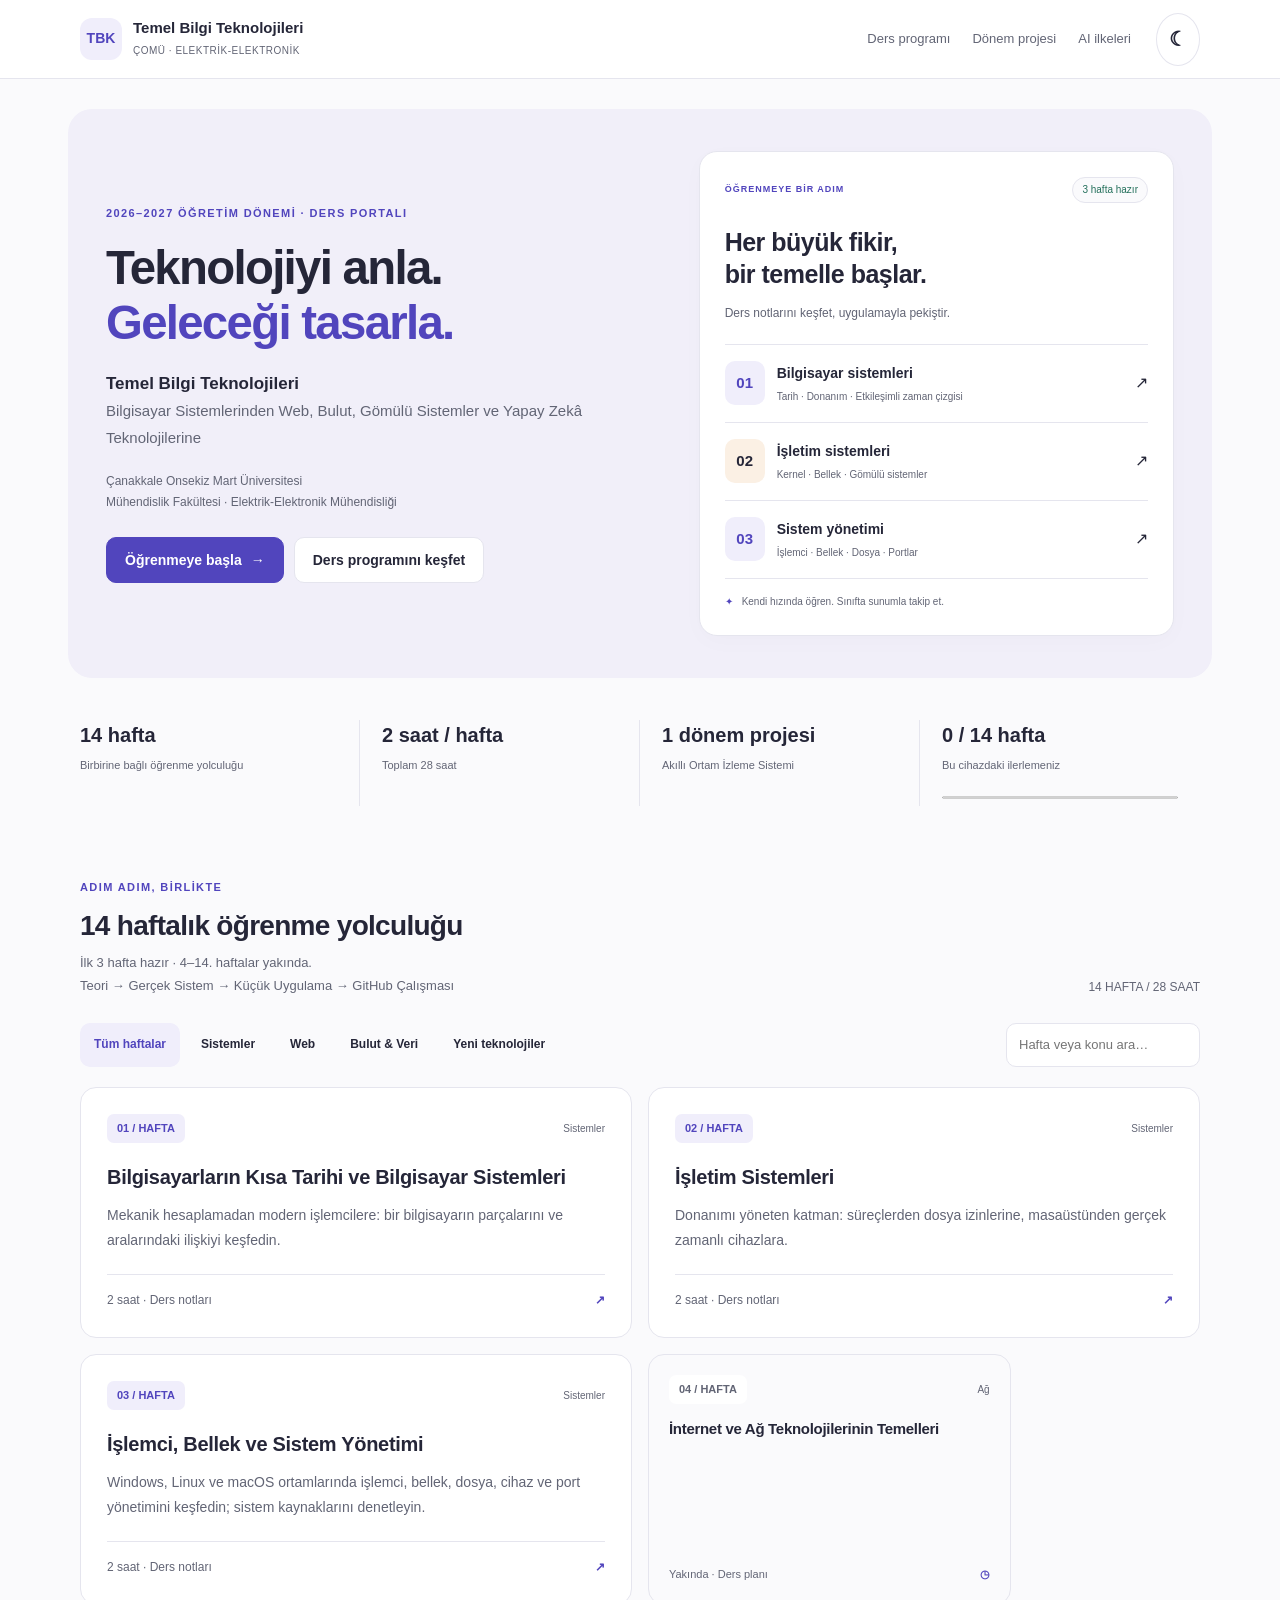
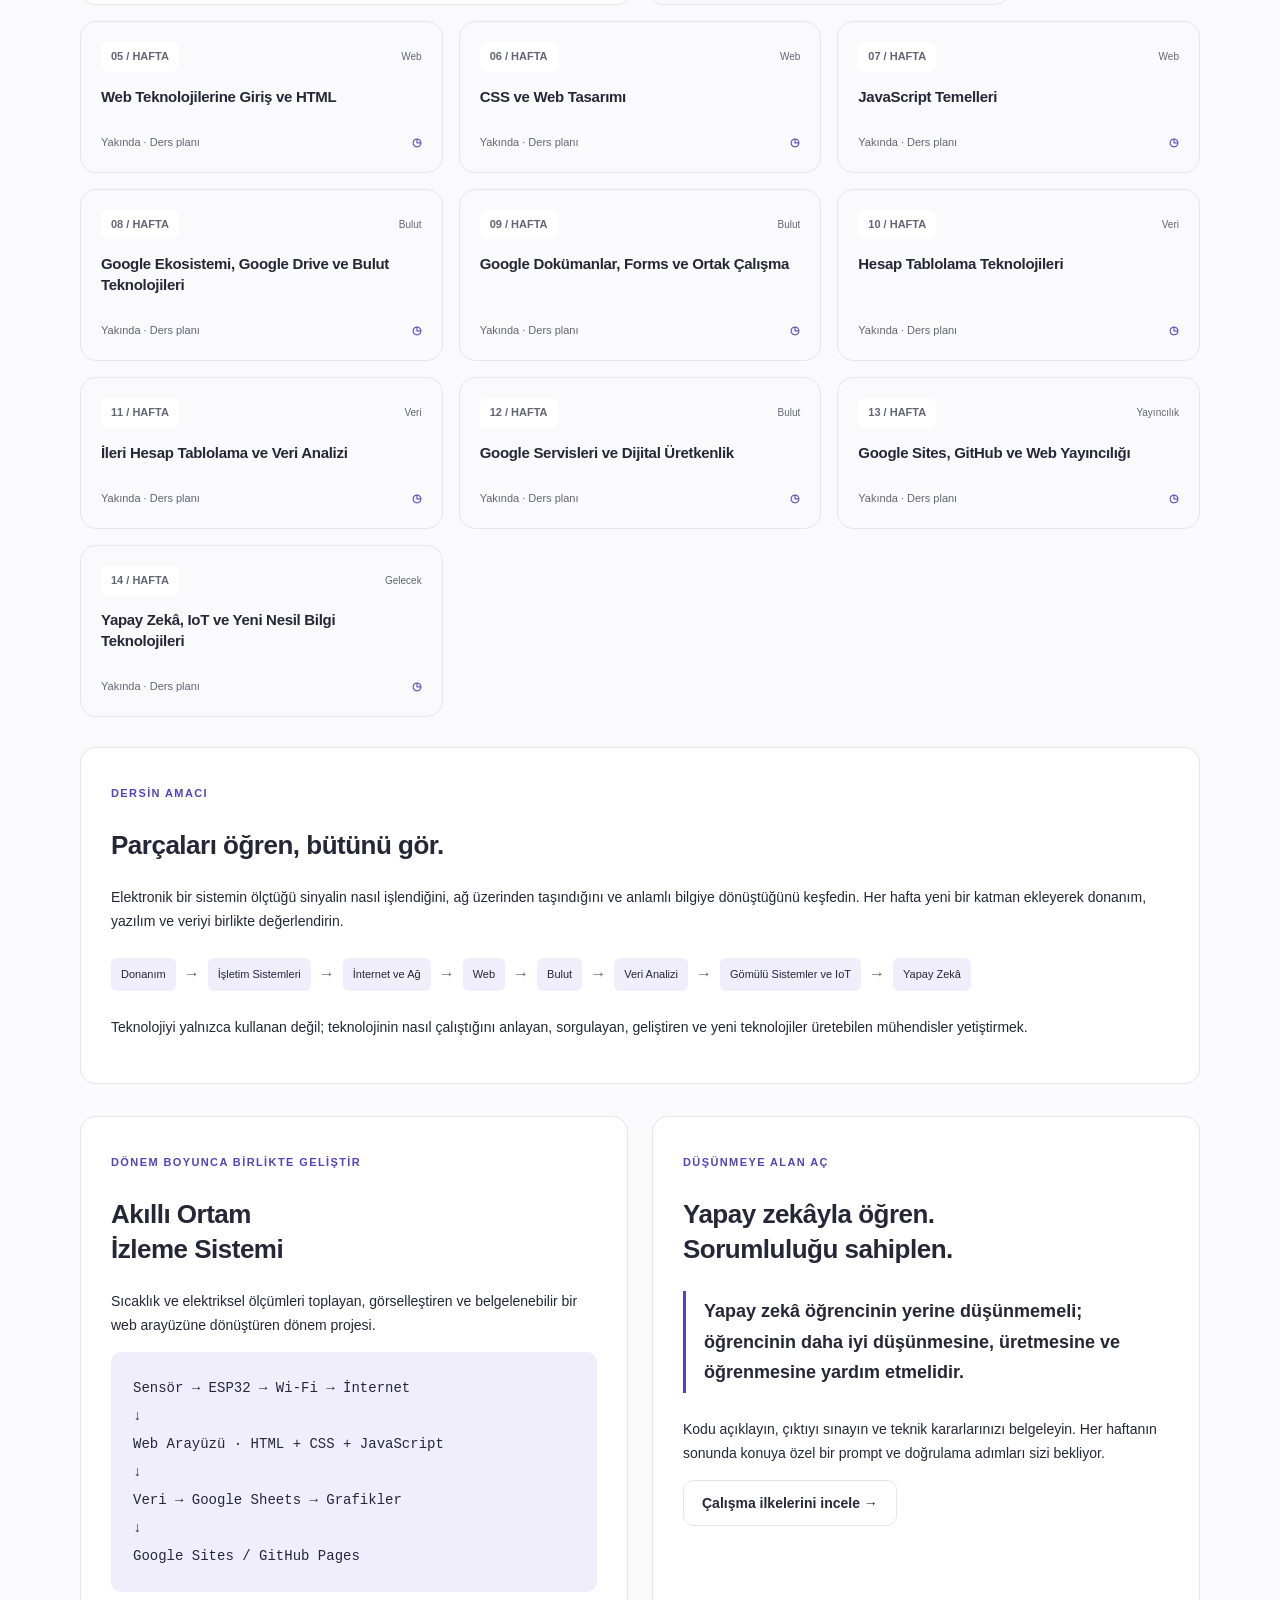
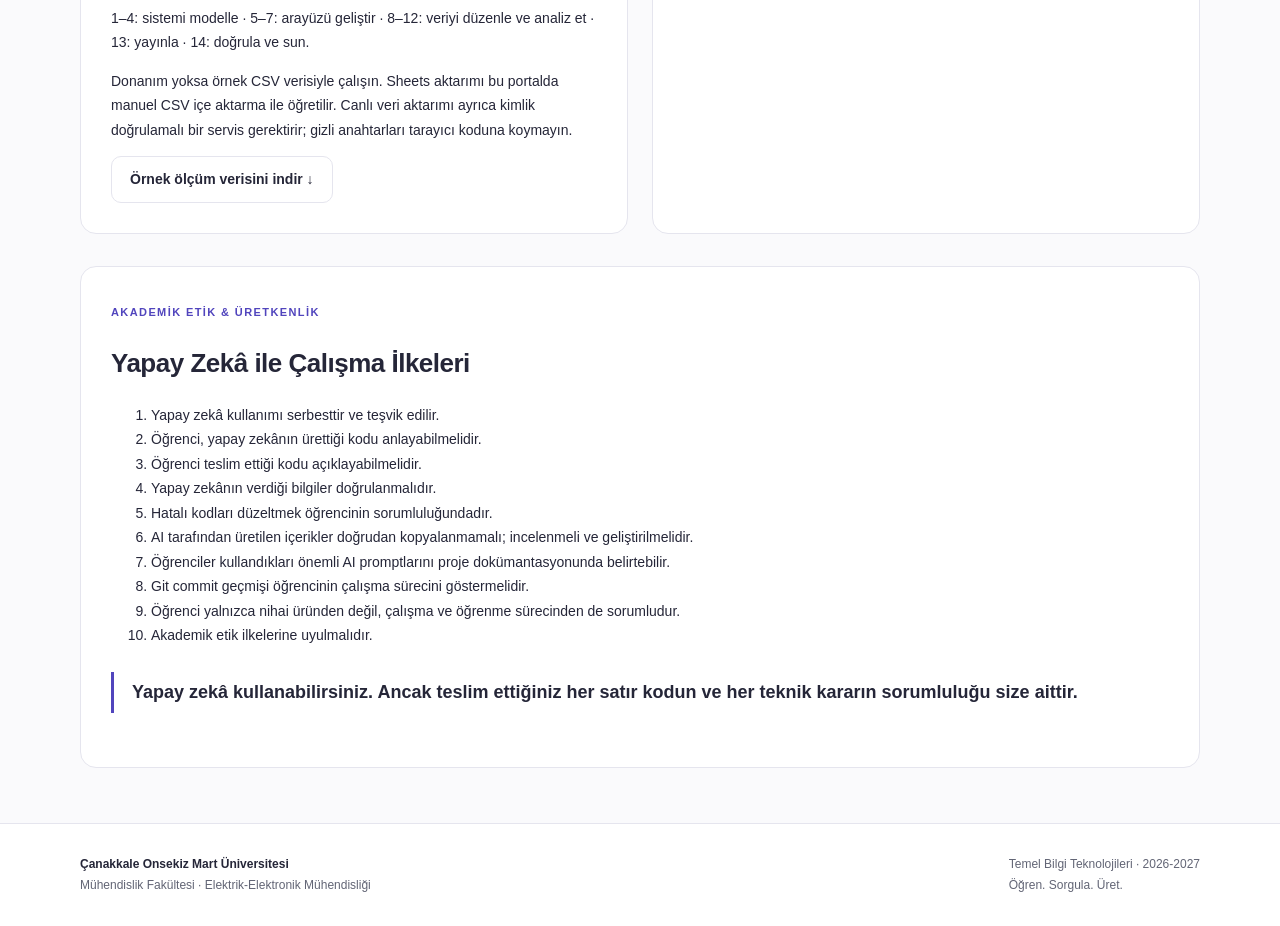
==== commit f9839743: "3. hafta: Islemci, bellek ve sistem yonetimi ders icerigini ekle" ====
--- a/index.html
+++ b/index.html
@@ -1 +1 @@
-<!doctype html><html lang="tr"><head><meta charset="utf-8"><meta name="viewport" content="width=device-width, initial-scale=1"><title>Temel Bilgi Teknolojileri | TBK · ÇOMÜ</title><meta name="description" content="2026-2027 · 14 haftalık etkileşimli ders portalı. Bilgisayar sistemlerinden web, bulut, IoT ve yapay zekâya."><meta property="og:title" content="Temel Bilgi Teknolojileri"><meta property="og:description" content="2026-2027 · 14 haftalık etkileşimli ders portalı. Bilgisayar sistemlerinden web, bulut, IoT ve yapay zekâya."><meta property="og:type" content="website"><meta property="og:locale" content="tr_TR"><meta name="theme-color" content="#fafafc"><link rel="icon" href="assets/icons/favicon.svg" type="image/svg+xml"><script src="js/theme.js"></script><link rel="stylesheet" href="css/style.css"><link rel="stylesheet" href="css/presentation.css"><link rel="stylesheet" href="css/responsive.css"><script defer src="js/main.js"></script><script defer src="js/presentation.js"></script><script defer src="js/demos.js"></script></head><body><a class="skip" href="#main">İçeriğe geç</a><header class="topbar"><nav class="nav-inner" aria-label="Ana navigasyon"><a class="brand" href="index.html"><span class="brand-mark" aria-hidden="true">TBK</span><span><strong>Temel Bilgi Teknolojileri</strong><small>ÇOMÜ · ELEKTRİK-ELEKTRONİK</small></span></a><button class="menu-toggle" type="button" aria-expanded="false" aria-controls="primary-links" hidden>Menü <span aria-hidden="true">☰</span></button><div class="nav-links" id="primary-links"><a href="index.html#program">Ders programı</a><a href="index.html#proje">Dönem projesi</a><a href="index.html#ai">AI ilkeleri</a></div><button class="theme-toggle" type="button" aria-label="Temayı değiştir">☾</button></nav></header><main id="main" class="container"><section class="hero"><div><div class="eyebrow">2026–2027 ÖĞRETİM DÖNEMİ · DERS PORTALI</div><h1>Teknolojiyi anla.<br><span>Geleceği tasarla.</span></h1><p><strong>Temel Bilgi Teknolojileri</strong><br>Bilgisayar Sistemlerinden Web, Bulut, Gömülü Sistemler ve Yapay Zekâ Teknolojilerine</p><p class="university">Çanakkale Onsekiz Mart Üniversitesi<br>Mühendislik Fakültesi · Elektrik-Elektronik Mühendisliği</p><div class="actions"><a class="button primary" href="weeks/week01.html">Öğrenmeye başla <span aria-hidden="true">→</span></a><a class="button" href="#program">Ders programını keşfet</a></div></div><aside class="course-preview" aria-label="Hazır dersler"><div class="preview-heading"><span class="eyebrow">ÖĞRENMEYE BİR ADIM</span><span class="ready-badge">2 hafta hazır</span></div><h2>Her büyük fikir,<br>bir temelle başlar.</h2><p>Ders notlarını keşfet, uygulamayla pekiştir.</p><a class="preview-lesson" href="weeks/week01.html"><span class="preview-number">01</span><span><strong>Bilgisayar sistemleri</strong><small>Tarih · Donanım · Etkileşimli zaman çizgisi</small></span><span aria-hidden="true">↗</span></a><a class="preview-lesson" href="weeks/week02.html"><span class="preview-number">02</span><span><strong>İşletim sistemleri</strong><small>Kernel · Bellek · Gömülü sistemler</small></span><span aria-hidden="true">↗</span></a><div class="preview-note"><span aria-hidden="true">✦</span> Kendi hızında öğren. Sınıfta sunumla takip et.</div></aside></section><div class="stats"><div class="stat"><strong>14 hafta</strong><span>Birbirine bağlı öğrenme yolculuğu</span></div><div class="stat"><strong>2 saat / hafta</strong><span>Toplam 28 saat</span></div><div class="stat"><strong>1 dönem projesi</strong><span>Akıllı Ortam İzleme Sistemi</span></div><div class="stat"><strong id="completed-count">0 / 14 hafta</strong><span>Bu cihazdaki ilerlemeniz</span><progress id="course-progress" max="14" value="0" aria-label="Tamamlanan haftalar"></progress></div></div><section id="program"><div class="section-heading"><div><span class="eyebrow">ADIM ADIM, BİRLİKTE</span><h2>14 haftalık öğrenme yolculuğu</h2><p>İlk 2 hafta hazır · 3–14. haftalar yakında.<br>Teori → Gerçek Sistem → Küçük Uygulama → GitHub Çalışması</p></div><span class="label">14 HAFTA / 28 SAAT</span></div><div class="filters" aria-label="Hafta filtreleri"><button data-filter="all" aria-pressed="true">Tüm haftalar</button><button data-filter="systems" aria-pressed="false">Sistemler</button><button data-filter="web" aria-pressed="false">Web</button><button data-filter="cloud" aria-pressed="false">Bulut & Veri</button><button data-filter="future" aria-pressed="false">Yeni teknolojiler</button><label class="sr-only" for="week-search">Hafta veya konu ara</label><input class="search" id="week-search" type="search" placeholder="Hafta veya konu ara…"></div><span id="filter-status" class="sr-only" aria-live="polite"></span><div class="week-grid"><a class="week-card" data-week="1" data-category="systems" href="weeks/week01.html"><div class="card-top"><span class="week-number">01 / HAFTA</span><span class="tag">Sistemler</span></div><h3>Bilgisayarların Kısa Tarihi ve Bilgisayar Sistemleri</h3><p>Mekanik hesaplamadan modern işlemcilere: bir bilgisayarın parçalarını ve aralarındaki ilişkiyi keşfedin.</p><div class="card-bottom"><span class="card-status">2 saat · Ders notları</span><b aria-hidden="true">↗</b></div></a><a class="week-card" data-week="2" data-category="systems" href="weeks/week02.html"><div class="card-top"><span class="week-number">02 / HAFTA</span><span class="tag">Sistemler</span></div><h3>İşletim Sistemleri</h3><p>Donanımı yöneten katman: süreçlerden dosya izinlerine, masaüstünden gerçek zamanlı cihazlara.</p><div class="card-bottom"><span class="card-status">2 saat · Ders notları</span><b aria-hidden="true">↗</b></div></a><div class="week-card" data-week="3" data-category="systems" aria-disabled="true"><div class="card-top"><span class="week-number">03 / HAFTA</span><span class="tag">Sistemler</span></div><h3>İşlemci, Bellek ve Gömülü Sistemlere Giriş</h3><p>Komut döngüsünü izleyin; CPU, MCU ve bellek hiyerarşisini gerçek geliştirme kartlarına bağlayın.</p><div class="card-bottom"><span class="card-status">Yakında · Ders planı</span><b aria-hidden="true">◷</b></div></div><div class="week-card" data-week="4" data-category="systems" aria-disabled="true"><div class="card-top"><span class="week-number">04 / HAFTA</span><span class="tag">Ağ</span></div><h3>İnternet ve Ağ Teknolojilerinin Temelleri</h3><p>Bir web adresinden veri paketine: cihazların birbirini nasıl bulduğunu ve haberleştiğini öğrenin.</p><div class="card-bottom"><span class="card-status">Yakında · Ders planı</span><b aria-hidden="true">◷</b></div></div><div class="week-card" data-week="5" data-category="web" aria-disabled="true"><div class="card-top"><span class="week-number">05 / HAFTA</span><span class="tag">Web</span></div><h3>Web Teknolojilerine Giriş ve HTML</h3><p>Elektrik-elektronik projeniz için erişilebilir, anlamlı ve bağlantılı ilk web sayfasını oluşturun.</p><div class="card-bottom"><span class="card-status">Yakında · Ders planı</span><b aria-hidden="true">◷</b></div></div><div class="week-card" data-week="6" data-category="web" aria-disabled="true"><div class="card-top"><span class="week-number">06 / HAFTA</span><span class="tag">Web</span></div><h3>CSS ve Web Tasarımı</h3><p>HTML projenize görsel düzen kazandırın; farklı ekranlarda çalışan esnek bir arayüz tasarlayın.</p><div class="card-bottom"><span class="card-status">Yakında · Ders planı</span><b aria-hidden="true">◷</b></div></div><div class="week-card" data-week="7" data-category="web" aria-disabled="true"><div class="card-top"><span class="week-number">07 / HAFTA</span><span class="tag">Web</span></div><h3>JavaScript Temelleri</h3><p>Sensör değerini güncelleyin, LED durumunu değiştirin ve web sayfasına davranış ekleyin.</p><div class="card-bottom"><span class="card-status">Yakında · Ders planı</span><b aria-hidden="true">◷</b></div></div><div class="week-card" data-week="8" data-category="cloud" aria-disabled="true"><div class="card-top"><span class="week-number">08 / HAFTA</span><span class="tag">Bulut</span></div><h3>Google Ekosistemi, Google Drive ve Bulut Teknolojileri</h3><p>Dosyalarınızı düzenleyin, erişimi yönetin ve bulut ile yerel depolamanın rollerini ayırın.</p><div class="card-bottom"><span class="card-status">Yakında · Ders planı</span><b aria-hidden="true">◷</b></div></div><div class="week-card" data-week="9" data-category="cloud" aria-disabled="true"><div class="card-top"><span class="week-number">09 / HAFTA</span><span class="tag">Bulut</span></div><h3>Google Dokümanlar, Forms ve Ortak Çalışma</h3><p>Ortak bir deney raporu hazırlayın ve yapılandırılmış ölçüm verisini formla toplayın.</p><div class="card-bottom"><span class="card-status">Yakında · Ders planı</span><b aria-hidden="true">◷</b></div></div><div class="week-card" data-week="10" data-category="cloud" aria-disabled="true"><div class="card-top"><span class="week-number">10 / HAFTA</span><span class="tag">Veri</span></div><h3>Hesap Tablolama Teknolojileri</h3><p>Hücrelerden formüllere: gerilim, akım, güç ve enerji hesabını güvenilir bir tabloya dönüştürün.</p><div class="card-bottom"><span class="card-status">Yakında · Ders planı</span><b aria-hidden="true">◷</b></div></div><div class="week-card" data-week="11" data-category="cloud" aria-disabled="true"><div class="card-top"><span class="week-number">11 / HAFTA</span><span class="tag">Veri</span></div><h3>İleri Hesap Tablolama ve Veri Analizi</h3><p>Ölçüm verisini temizleyin, koşullu hesaplayın ve doğru grafiklerle yorumlayın.</p><div class="card-bottom"><span class="card-status">Yakında · Ders planı</span><b aria-hidden="true">◷</b></div></div><div class="week-card" data-week="12" data-category="cloud" aria-disabled="true"><div class="card-top"><span class="week-number">12 / HAFTA</span><span class="tag">Bulut</span></div><h3>Google Servisleri ve Dijital Üretkenlik</h3><p>Akademik bir çalışmanın iletişim, planlama, kaynak araştırması ve raporlama akışını birleştirin.</p><div class="card-bottom"><span class="card-status">Yakında · Ders planı</span><b aria-hidden="true">◷</b></div></div><div class="week-card" data-week="13" data-category="web" aria-disabled="true"><div class="card-top"><span class="week-number">13 / HAFTA</span><span class="tag">Yayıncılık</span></div><h3>Google Sites, GitHub ve Web Yayıncılığı</h3><p>Projenizi belgeleyin, sürümleyin ve GitHub Pages ile erişilebilir bir web sitesine dönüştürün.</p><div class="card-bottom"><span class="card-status">Yakında · Ders planı</span><b aria-hidden="true">◷</b></div></div><div class="week-card" data-week="14" data-category="future" aria-disabled="true"><div class="card-top"><span class="week-number">14 / HAFTA</span><span class="tag">Gelecek</span></div><h3>Yapay Zekâ, IoT ve Yeni Nesil Bilgi Teknolojileri</h3><p>Dönemin parçalarını birleştirin; yapay zekâyı bilinçli kullanarak ölçümden karara uzanan bir sistem tasarlayın.</p><div class="card-bottom"><span class="card-status">Yakında · Ders planı</span><b aria-hidden="true">◷</b></div></div></div><p class="empty" id="empty-results" hidden>Eşleşen hafta yok. Başka bir konu arayın.</p></section><section class="panel" id="yaklasim"><span class="eyebrow">DERSİN AMACI</span><h2>Parçaları öğren, bütünü gör.</h2><p>Elektronik bir sistemin ölçtüğü sinyalin nasıl işlendiğini, ağ üzerinden taşındığını ve anlamlı bilgiye dönüştüğünü keşfedin. Her hafta yeni bir katman ekleyerek donanım, yazılım ve veriyi birlikte değerlendirin.</p><div class="learning-path"><span>Donanım</span><i aria-hidden="true">→</i><span>İşletim Sistemleri</span><i aria-hidden="true">→</i><span>İnternet ve Ağ</span><i aria-hidden="true">→</i><span>Web</span><i aria-hidden="true">→</i><span>Bulut</span><i aria-hidden="true">→</i><span>Veri Analizi</span><i aria-hidden="true">→</i><span>Gömülü Sistemler ve IoT</span><i aria-hidden="true">→</i><span>Yapay Zekâ</span></div><p>Teknolojiyi yalnızca kullanan değil; teknolojinin nasıl çalıştığını anlayan, sorgulayan, geliştiren ve yeni teknolojiler üretebilen mühendisler yetiştirmek.</p></section><div class="feature-grid"><section class="panel" id="proje"><span class="eyebrow">DÖNEM BOYUNCA BİRLİKTE GELİŞTİR</span><h2>Akıllı Ortam<br>İzleme Sistemi</h2><p>Sıcaklık ve elektriksel ölçümleri toplayan, görselleştiren ve belgelenebilir bir web arayüzüne dönüştüren dönem projesi.</p><div class="diagram">Sensör → ESP32 → Wi-Fi → İnternet<br>↓<br>Web Arayüzü · HTML + CSS + JavaScript<br>↓<br>Veri → Google Sheets → Grafikler<br>↓<br>Google Sites / GitHub Pages</div><p>1–4: sistemi modelle · 5–7: arayüzü geliştir · 8–12: veriyi düzenle ve analiz et · 13: yayınla · 14: doğrula ve sun.</p><p>Donanım yoksa örnek CSV verisiyle çalışın. Sheets aktarımı bu portalda manuel CSV içe aktarma ile öğretilir. Canlı veri aktarımı ayrıca kimlik doğrulamalı bir servis gerektirir; gizli anahtarları tarayıcı koduna koymayın.</p><a class="button" href="assets/data/olcumler.csv" download>Örnek ölçüm verisini indir ↓</a></section><section class="panel"><span class="eyebrow">DÜŞÜNMEYE ALAN AÇ</span><h2>Yapay zekâyla öğren.<br>Sorumluluğu sahiplen.</h2><blockquote class="quote">Yapay zekâ öğrencinin yerine düşünmemeli; öğrencinin daha iyi düşünmesine, üretmesine ve öğrenmesine yardım etmelidir.</blockquote><p>Kodu açıklayın, çıktıyı sınayın ve teknik kararlarınızı belgeleyin. Her haftanın sonunda konuya özel bir prompt ve doğrulama adımları sizi bekliyor.</p><a class="button" href="#ai">Çalışma ilkelerini incele →</a></section></div><section class="panel" id="ai"><span class="eyebrow">AKADEMİK ETİK & ÜRETKENLİK</span><h2>Yapay Zekâ ile Çalışma İlkeleri</h2><ol><li>Yapay zekâ kullanımı serbesttir ve teşvik edilir.</li><li>Öğrenci, yapay zekânın ürettiği kodu anlayabilmelidir.</li><li>Öğrenci teslim ettiği kodu açıklayabilmelidir.</li><li>Yapay zekânın verdiği bilgiler doğrulanmalıdır.</li><li>Hatalı kodları düzeltmek öğrencinin sorumluluğundadır.</li><li>AI tarafından üretilen içerikler doğrudan kopyalanmamalı; incelenmeli ve geliştirilmelidir.</li><li>Öğrenciler kullandıkları önemli AI promptlarını proje dokümantasyonunda belirtebilir.</li><li>Git commit geçmişi öğrencinin çalışma sürecini göstermelidir.</li><li>Öğrenci yalnızca nihai üründen değil, çalışma ve öğrenme sürecinden de sorumludur.</li><li>Akademik etik ilkelerine uyulmalıdır.</li></ol><blockquote class="quote">Yapay zekâ kullanabilirsiniz. Ancak teslim ettiğiniz her satır kodun ve her teknik kararın sorumluluğu size aittir.</blockquote></section></main><footer class="footer"><div class="container"><div><strong>Çanakkale Onsekiz Mart Üniversitesi</strong><br>Mühendislik Fakültesi · Elektrik-Elektronik Mühendisliği</div><div>Temel Bilgi Teknolojileri · 2026-2027<br>Öğren. Sorgula. Üret.</div></div></footer></body></html>+<!doctype html><html lang="tr"><head><meta charset="utf-8"><meta name="viewport" content="width=device-width, initial-scale=1"><title>Temel Bilgi Teknolojileri | TBK · ÇOMÜ</title><meta name="description" content="2026-2027 · 14 haftalık etkileşimli ders portalı. Bilgisayar sistemlerinden web, bulut, IoT ve yapay zekâya."><meta property="og:title" content="Temel Bilgi Teknolojileri"><meta property="og:description" content="2026-2027 · 14 haftalık etkileşimli ders portalı. Bilgisayar sistemlerinden web, bulut, IoT ve yapay zekâya."><meta property="og:type" content="website"><meta property="og:locale" content="tr_TR"><meta name="theme-color" content="#fafafc"><link rel="icon" href="assets/icons/favicon.svg" type="image/svg+xml"><script src="js/theme.js"></script><link rel="stylesheet" href="css/style.css"><link rel="stylesheet" href="css/presentation.css"><link rel="stylesheet" href="css/responsive.css"><script defer src="js/main.js"></script><script defer src="js/presentation.js"></script><script defer src="js/demos.js"></script></head><body><a class="skip" href="#main">İçeriğe geç</a><header class="topbar"><nav class="nav-inner" aria-label="Ana navigasyon"><a class="brand" href="index.html"><span class="brand-mark" aria-hidden="true">TBK</span><span><strong>Temel Bilgi Teknolojileri</strong><small>ÇOMÜ · ELEKTRİK-ELEKTRONİK</small></span></a><button class="menu-toggle" type="button" aria-expanded="false" aria-controls="primary-links" hidden>Menü <span aria-hidden="true">☰</span></button><div class="nav-links" id="primary-links"><a href="index.html#program">Ders programı</a><a href="index.html#proje">Dönem projesi</a><a href="index.html#ai">AI ilkeleri</a></div><button class="theme-toggle" type="button" aria-label="Temayı değiştir">☾</button></nav></header><main id="main" class="container"><section class="hero"><div><div class="eyebrow">2026–2027 ÖĞRETİM DÖNEMİ · DERS PORTALI</div><h1>Teknolojiyi anla.<br><span>Geleceği tasarla.</span></h1><p><strong>Temel Bilgi Teknolojileri</strong><br>Bilgisayar Sistemlerinden Web, Bulut, Gömülü Sistemler ve Yapay Zekâ Teknolojilerine</p><p class="university">Çanakkale Onsekiz Mart Üniversitesi<br>Mühendislik Fakültesi · Elektrik-Elektronik Mühendisliği</p><div class="actions"><a class="button primary" href="weeks/week01.html">Öğrenmeye başla <span aria-hidden="true">→</span></a><a class="button" href="#program">Ders programını keşfet</a></div></div><aside class="course-preview" aria-label="Hazır dersler"><div class="preview-heading"><span class="eyebrow">ÖĞRENMEYE BİR ADIM</span><span class="ready-badge">3 hafta hazır</span></div><h2>Her büyük fikir,<br>bir temelle başlar.</h2><p>Ders notlarını keşfet, uygulamayla pekiştir.</p><a class="preview-lesson" href="weeks/week01.html"><span class="preview-number">01</span><span><strong>Bilgisayar sistemleri</strong><small>Tarih · Donanım · Etkileşimli zaman çizgisi</small></span><span aria-hidden="true">↗</span></a><a class="preview-lesson" href="weeks/week02.html"><span class="preview-number">02</span><span><strong>İşletim sistemleri</strong><small>Kernel · Bellek · Gömülü sistemler</small></span><span aria-hidden="true">↗</span></a><a class="preview-lesson" href="weeks/week03.html"><span class="preview-number">03</span><span><strong>Sistem yönetimi</strong><small>İşlemci · Bellek · Dosya · Portlar</small></span><span aria-hidden="true">↗</span></a><div class="preview-note"><span aria-hidden="true">✦</span> Kendi hızında öğren. Sınıfta sunumla takip et.</div></aside></section><div class="stats"><div class="stat"><strong>14 hafta</strong><span>Birbirine bağlı öğrenme yolculuğu</span></div><div class="stat"><strong>2 saat / hafta</strong><span>Toplam 28 saat</span></div><div class="stat"><strong>1 dönem projesi</strong><span>Akıllı Ortam İzleme Sistemi</span></div><div class="stat"><strong id="completed-count">0 / 14 hafta</strong><span>Bu cihazdaki ilerlemeniz</span><progress id="course-progress" max="14" value="0" aria-label="Tamamlanan haftalar"></progress></div></div><section id="program"><div class="section-heading"><div><span class="eyebrow">ADIM ADIM, BİRLİKTE</span><h2>14 haftalık öğrenme yolculuğu</h2><p>İlk 3 hafta hazır · 4–14. haftalar yakında.<br>Teori → Gerçek Sistem → Küçük Uygulama → GitHub Çalışması</p></div><span class="label">14 HAFTA / 28 SAAT</span></div><div class="filters" aria-label="Hafta filtreleri"><button data-filter="all" aria-pressed="true">Tüm haftalar</button><button data-filter="systems" aria-pressed="false">Sistemler</button><button data-filter="web" aria-pressed="false">Web</button><button data-filter="cloud" aria-pressed="false">Bulut & Veri</button><button data-filter="future" aria-pressed="false">Yeni teknolojiler</button><label class="sr-only" for="week-search">Hafta veya konu ara</label><input class="search" id="week-search" type="search" placeholder="Hafta veya konu ara…"></div><span id="filter-status" class="sr-only" aria-live="polite"></span><div class="week-grid"><a class="week-card" data-week="1" data-category="systems" href="weeks/week01.html"><div class="card-top"><span class="week-number">01 / HAFTA</span><span class="tag">Sistemler</span></div><h3>Bilgisayarların Kısa Tarihi ve Bilgisayar Sistemleri</h3><p>Mekanik hesaplamadan modern işlemcilere: bir bilgisayarın parçalarını ve aralarındaki ilişkiyi keşfedin.</p><div class="card-bottom"><span class="card-status">2 saat · Ders notları</span><b aria-hidden="true">↗</b></div></a><a class="week-card" data-week="2" data-category="systems" href="weeks/week02.html"><div class="card-top"><span class="week-number">02 / HAFTA</span><span class="tag">Sistemler</span></div><h3>İşletim Sistemleri</h3><p>Donanımı yöneten katman: süreçlerden dosya izinlerine, masaüstünden gerçek zamanlı cihazlara.</p><div class="card-bottom"><span class="card-status">2 saat · Ders notları</span><b aria-hidden="true">↗</b></div></a><a class="week-card" data-week="3" data-category="systems" href="weeks/week03.html"><div class="card-top"><span class="week-number">03 / HAFTA</span><span class="tag">Sistemler</span></div><h3>İşlemci, Bellek ve Sistem Yönetimi</h3><p>Windows, Linux ve macOS ortamlarında işlemci, bellek, dosya, cihaz ve port yönetimini keşfedin; sistem kaynaklarını denetleyin.</p><div class="card-bottom"><span class="card-status">2 saat · Ders notları</span><b aria-hidden="true">↗</b></div></a><div class="week-card" data-week="4" data-category="systems" aria-disabled="true"><div class="card-top"><span class="week-number">04 / HAFTA</span><span class="tag">Ağ</span></div><h3>İnternet ve Ağ Teknolojilerinin Temelleri</h3><p>Bir web adresinden veri paketine: cihazların birbirini nasıl bulduğunu ve haberleştiğini öğrenin.</p><div class="card-bottom"><span class="card-status">Yakında · Ders planı</span><b aria-hidden="true">◷</b></div></div><div class="week-card" data-week="5" data-category="web" aria-disabled="true"><div class="card-top"><span class="week-number">05 / HAFTA</span><span class="tag">Web</span></div><h3>Web Teknolojilerine Giriş ve HTML</h3><p>Elektrik-elektronik projeniz için erişilebilir, anlamlı ve bağlantılı ilk web sayfasını oluşturun.</p><div class="card-bottom"><span class="card-status">Yakında · Ders planı</span><b aria-hidden="true">◷</b></div></div><div class="week-card" data-week="6" data-category="web" aria-disabled="true"><div class="card-top"><span class="week-number">06 / HAFTA</span><span class="tag">Web</span></div><h3>CSS ve Web Tasarımı</h3><p>HTML projenize görsel düzen kazandırın; farklı ekranlarda çalışan esnek bir arayüz tasarlayın.</p><div class="card-bottom"><span class="card-status">Yakında · Ders planı</span><b aria-hidden="true">◷</b></div></div><div class="week-card" data-week="7" data-category="web" aria-disabled="true"><div class="card-top"><span class="week-number">07 / HAFTA</span><span class="tag">Web</span></div><h3>JavaScript Temelleri</h3><p>Sensör değerini güncelleyin, LED durumunu değiştirin ve web sayfasına davranış ekleyin.</p><div class="card-bottom"><span class="card-status">Yakında · Ders planı</span><b aria-hidden="true">◷</b></div></div><div class="week-card" data-week="8" data-category="cloud" aria-disabled="true"><div class="card-top"><span class="week-number">08 / HAFTA</span><span class="tag">Bulut</span></div><h3>Google Ekosistemi, Google Drive ve Bulut Teknolojileri</h3><p>Dosyalarınızı düzenleyin, erişimi yönetin ve bulut ile yerel depolamanın rollerini ayırın.</p><div class="card-bottom"><span class="card-status">Yakında · Ders planı</span><b aria-hidden="true">◷</b></div></div><div class="week-card" data-week="9" data-category="cloud" aria-disabled="true"><div class="card-top"><span class="week-number">09 / HAFTA</span><span class="tag">Bulut</span></div><h3>Google Dokümanlar, Forms ve Ortak Çalışma</h3><p>Ortak bir deney raporu hazırlayın ve yapılandırılmış ölçüm verisini formla toplayın.</p><div class="card-bottom"><span class="card-status">Yakında · Ders planı</span><b aria-hidden="true">◷</b></div></div><div class="week-card" data-week="10" data-category="cloud" aria-disabled="true"><div class="card-top"><span class="week-number">10 / HAFTA</span><span class="tag">Veri</span></div><h3>Hesap Tablolama Teknolojileri</h3><p>Hücrelerden formüllere: gerilim, akım, güç ve enerji hesabını güvenilir bir tabloya dönüştürün.</p><div class="card-bottom"><span class="card-status">Yakında · Ders planı</span><b aria-hidden="true">◷</b></div></div><div class="week-card" data-week="11" data-category="cloud" aria-disabled="true"><div class="card-top"><span class="week-number">11 / HAFTA</span><span class="tag">Veri</span></div><h3>İleri Hesap Tablolama ve Veri Analizi</h3><p>Ölçüm verisini temizleyin, koşullu hesaplayın ve doğru grafiklerle yorumlayın.</p><div class="card-bottom"><span class="card-status">Yakında · Ders planı</span><b aria-hidden="true">◷</b></div></div><div class="week-card" data-week="12" data-category="cloud" aria-disabled="true"><div class="card-top"><span class="week-number">12 / HAFTA</span><span class="tag">Bulut</span></div><h3>Google Servisleri ve Dijital Üretkenlik</h3><p>Akademik bir çalışmanın iletişim, planlama, kaynak araştırması ve raporlama akışını birleştirin.</p><div class="card-bottom"><span class="card-status">Yakında · Ders planı</span><b aria-hidden="true">◷</b></div></div><div class="week-card" data-week="13" data-category="web" aria-disabled="true"><div class="card-top"><span class="week-number">13 / HAFTA</span><span class="tag">Yayıncılık</span></div><h3>Google Sites, GitHub ve Web Yayıncılığı</h3><p>Projenizi belgeleyin, sürümleyin ve GitHub Pages ile erişilebilir bir web sitesine dönüştürün.</p><div class="card-bottom"><span class="card-status">Yakında · Ders planı</span><b aria-hidden="true">◷</b></div></div><div class="week-card" data-week="14" data-category="future" aria-disabled="true"><div class="card-top"><span class="week-number">14 / HAFTA</span><span class="tag">Gelecek</span></div><h3>Yapay Zekâ, IoT ve Yeni Nesil Bilgi Teknolojileri</h3><p>Dönemin parçalarını birleştirin; yapay zekâyı bilinçli kullanarak ölçümden karara uzanan bir sistem tasarlayın.</p><div class="card-bottom"><span class="card-status">Yakında · Ders planı</span><b aria-hidden="true">◷</b></div></div></div><p class="empty" id="empty-results" hidden>Eşleşen hafta yok. Başka bir konu arayın.</p></section><section class="panel" id="yaklasim"><span class="eyebrow">DERSİN AMACI</span><h2>Parçaları öğren, bütünü gör.</h2><p>Elektronik bir sistemin ölçtüğü sinyalin nasıl işlendiğini, ağ üzerinden taşındığını ve anlamlı bilgiye dönüştüğünü keşfedin. Her hafta yeni bir katman ekleyerek donanım, yazılım ve veriyi birlikte değerlendirin.</p><div class="learning-path"><span>Donanım</span><i aria-hidden="true">→</i><span>İşletim Sistemleri</span><i aria-hidden="true">→</i><span>İnternet ve Ağ</span><i aria-hidden="true">→</i><span>Web</span><i aria-hidden="true">→</i><span>Bulut</span><i aria-hidden="true">→</i><span>Veri Analizi</span><i aria-hidden="true">→</i><span>Gömülü Sistemler ve IoT</span><i aria-hidden="true">→</i><span>Yapay Zekâ</span></div><p>Teknolojiyi yalnızca kullanan değil; teknolojinin nasıl çalıştığını anlayan, sorgulayan, geliştiren ve yeni teknolojiler üretebilen mühendisler yetiştirmek.</p></section><div class="feature-grid"><section class="panel" id="proje"><span class="eyebrow">DÖNEM BOYUNCA BİRLİKTE GELİŞTİR</span><h2>Akıllı Ortam<br>İzleme Sistemi</h2><p>Sıcaklık ve elektriksel ölçümleri toplayan, görselleştiren ve belgelenebilir bir web arayüzüne dönüştüren dönem projesi.</p><div class="diagram">Sensör → ESP32 → Wi-Fi → İnternet<br>↓<br>Web Arayüzü · HTML + CSS + JavaScript<br>↓<br>Veri → Google Sheets → Grafikler<br>↓<br>Google Sites / GitHub Pages</div><p>1–4: sistemi modelle · 5–7: arayüzü geliştir · 8–12: veriyi düzenle ve analiz et · 13: yayınla · 14: doğrula ve sun.</p><p>Donanım yoksa örnek CSV verisiyle çalışın. Sheets aktarımı bu portalda manuel CSV içe aktarma ile öğretilir. Canlı veri aktarımı ayrıca kimlik doğrulamalı bir servis gerektirir; gizli anahtarları tarayıcı koduna koymayın.</p><a class="button" href="assets/data/olcumler.csv" download>Örnek ölçüm verisini indir ↓</a></section><section class="panel"><span class="eyebrow">DÜŞÜNMEYE ALAN AÇ</span><h2>Yapay zekâyla öğren.<br>Sorumluluğu sahiplen.</h2><blockquote class="quote">Yapay zekâ öğrencinin yerine düşünmemeli; öğrencinin daha iyi düşünmesine, üretmesine ve öğrenmesine yardım etmelidir.</blockquote><p>Kodu açıklayın, çıktıyı sınayın ve teknik kararlarınızı belgeleyin. Her haftanın sonunda konuya özel bir prompt ve doğrulama adımları sizi bekliyor.</p><a class="button" href="#ai">Çalışma ilkelerini incele →</a></section></div><section class="panel" id="ai"><span class="eyebrow">AKADEMİK ETİK & ÜRETKENLİK</span><h2>Yapay Zekâ ile Çalışma İlkeleri</h2><ol><li>Yapay zekâ kullanımı serbesttir ve teşvik edilir.</li><li>Öğrenci, yapay zekânın ürettiği kodu anlayabilmelidir.</li><li>Öğrenci teslim ettiği kodu açıklayabilmelidir.</li><li>Yapay zekânın verdiği bilgiler doğrulanmalıdır.</li><li>Hatalı kodları düzeltmek öğrencinin sorumluluğundadır.</li><li>AI tarafından üretilen içerikler doğrudan kopyalanmamalı; incelenmeli ve geliştirilmelidir.</li><li>Öğrenciler kullandıkları önemli AI promptlarını proje dokümantasyonunda belirtebilir.</li><li>Git commit geçmişi öğrencinin çalışma sürecini göstermelidir.</li><li>Öğrenci yalnızca nihai üründen değil, çalışma ve öğrenme sürecinden de sorumludur.</li><li>Akademik etik ilkelerine uyulmalıdır.</li></ol><blockquote class="quote">Yapay zekâ kullanabilirsiniz. Ancak teslim ettiğiniz her satır kodun ve her teknik kararın sorumluluğu size aittir.</blockquote></section></main><footer class="footer"><div class="container"><div><strong>Çanakkale Onsekiz Mart Üniversitesi</strong><br>Mühendislik Fakültesi · Elektrik-Elektronik Mühendisliği</div><div>Temel Bilgi Teknolojileri · 2026-2027<br>Öğren. Sorgula. Üret.</div></div></footer></body></html>
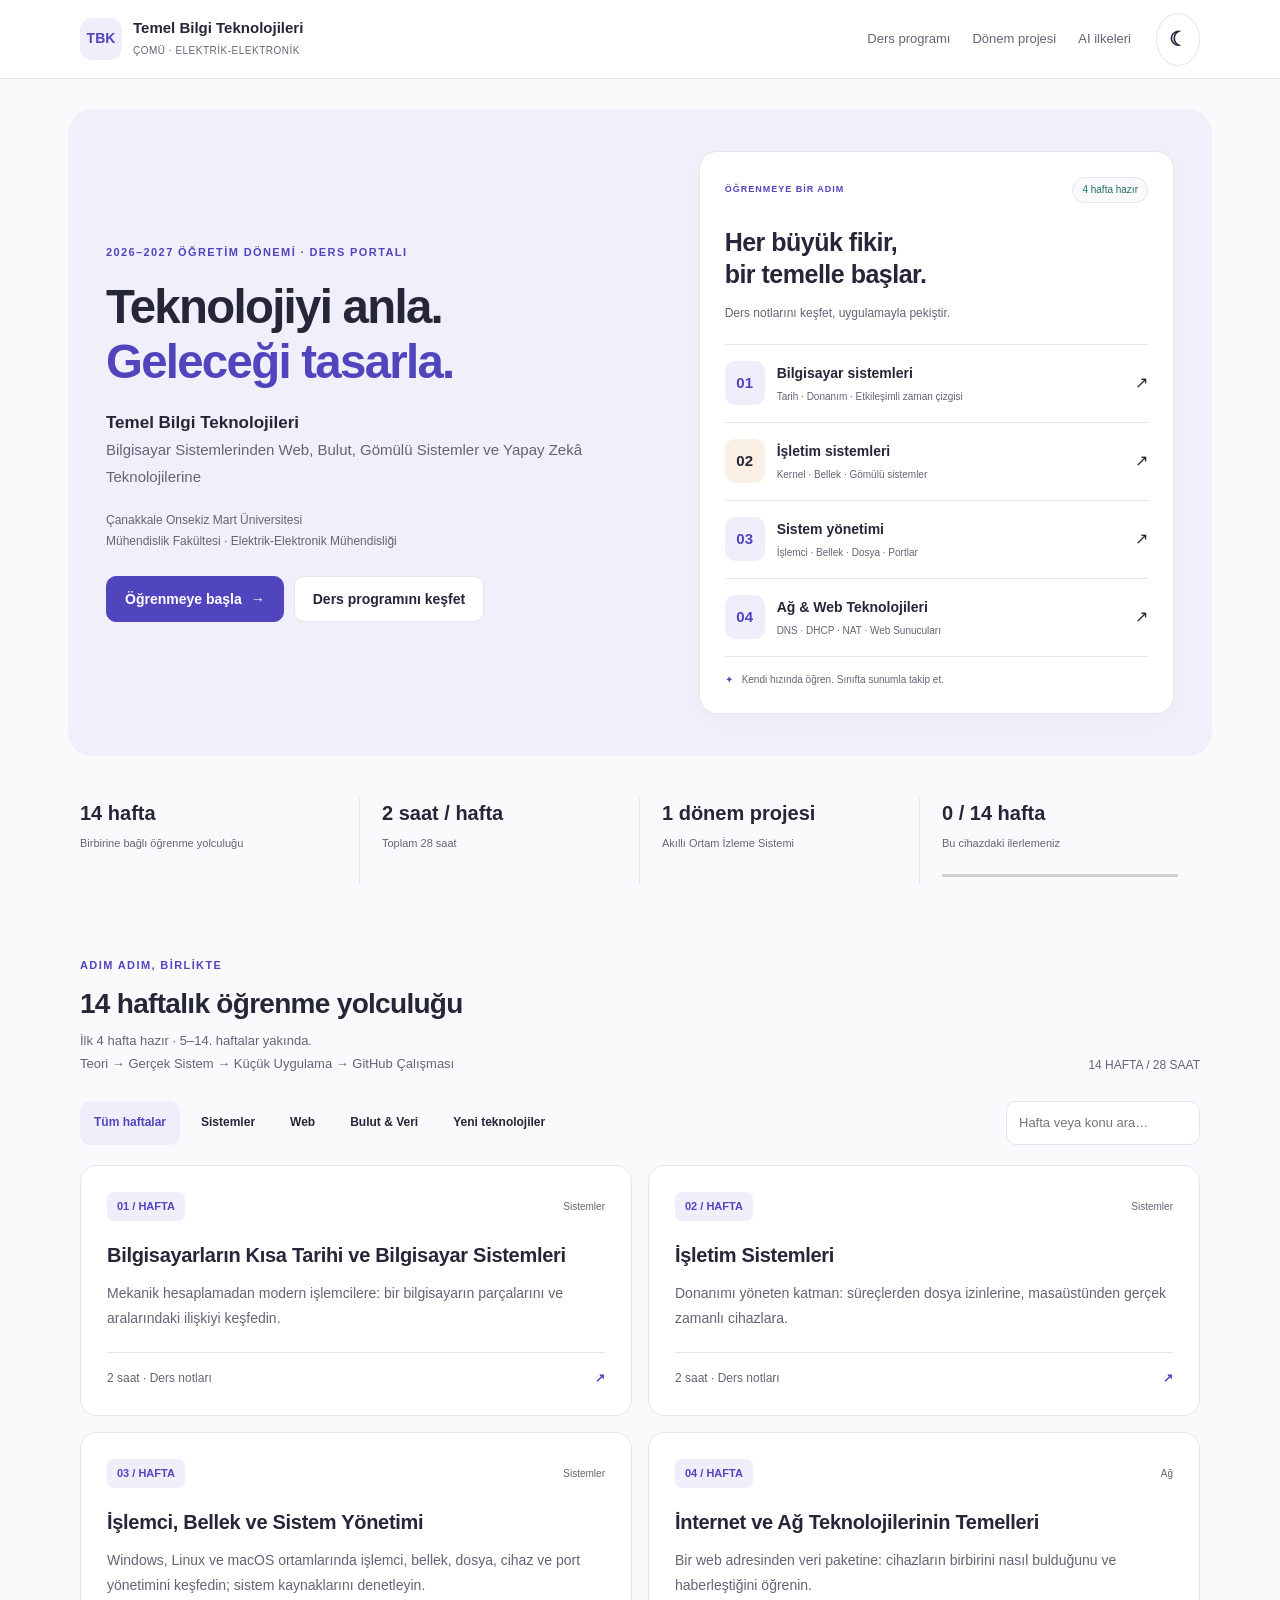
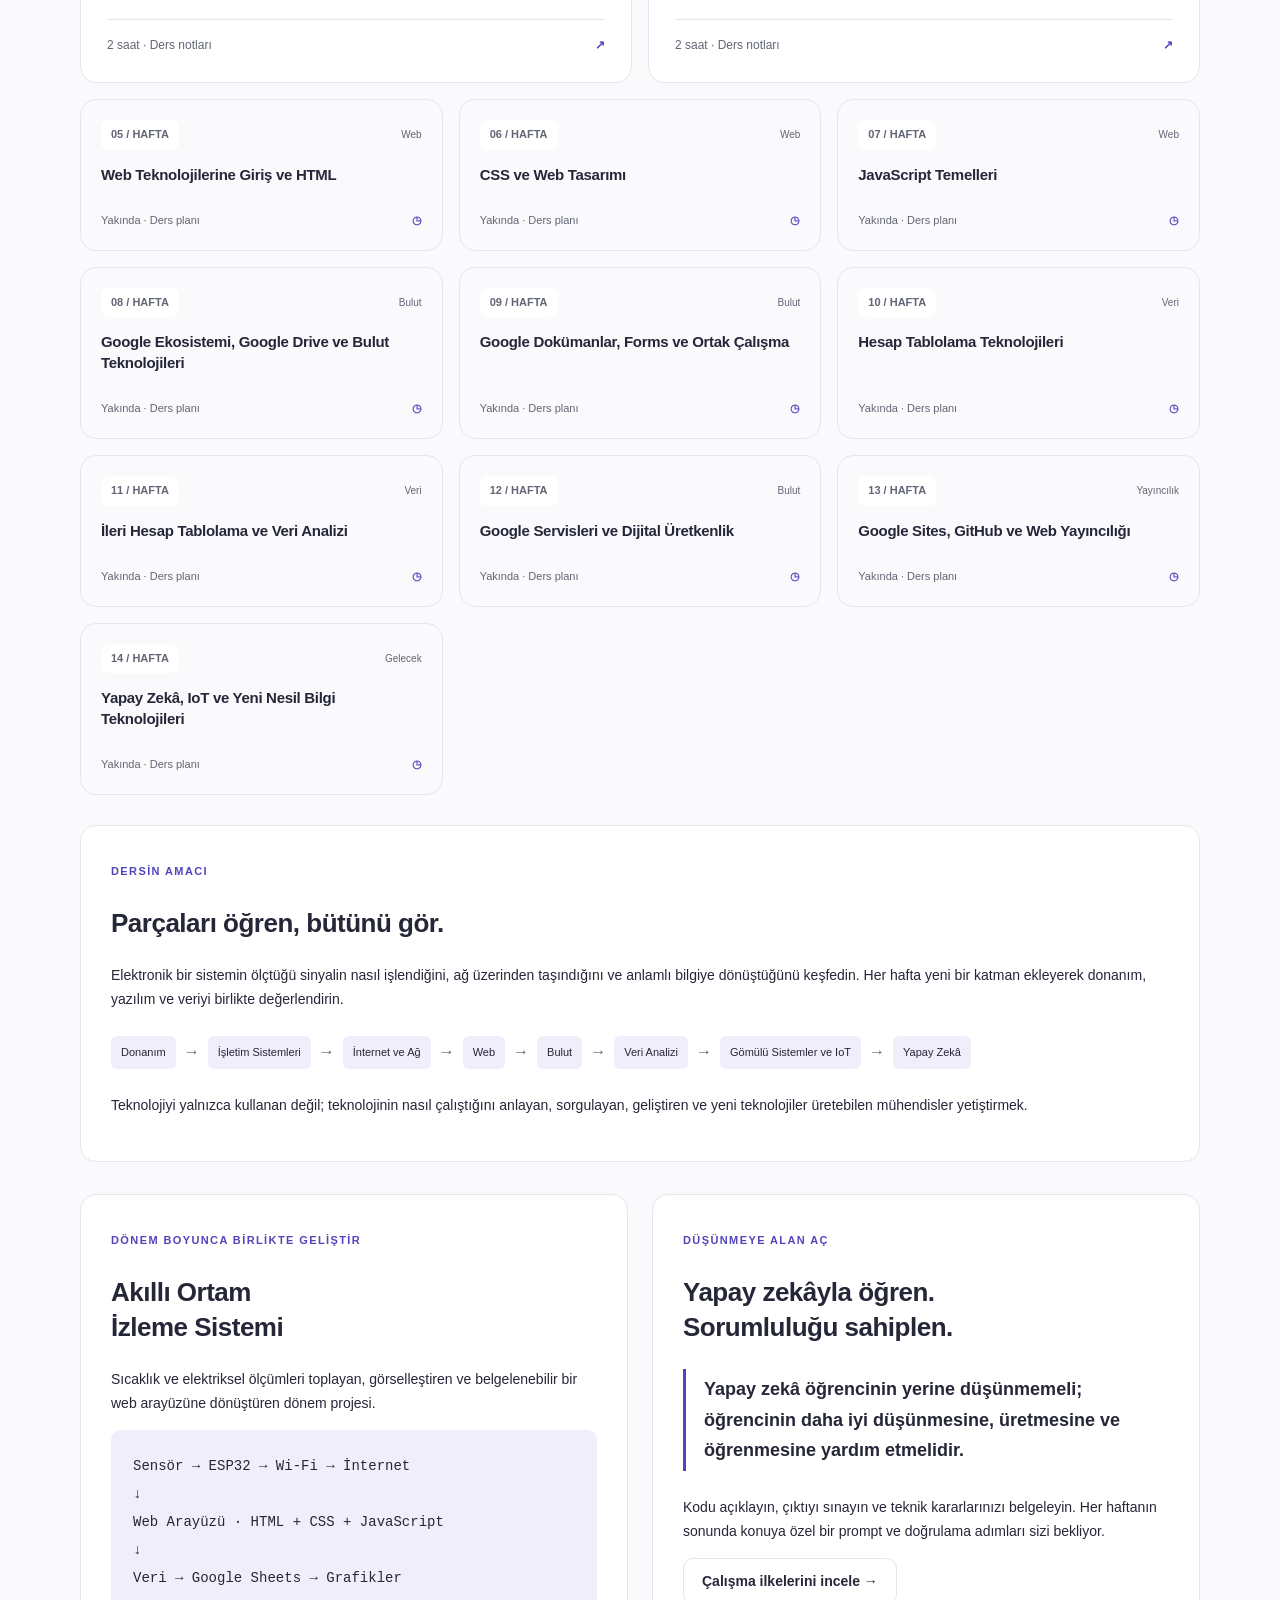
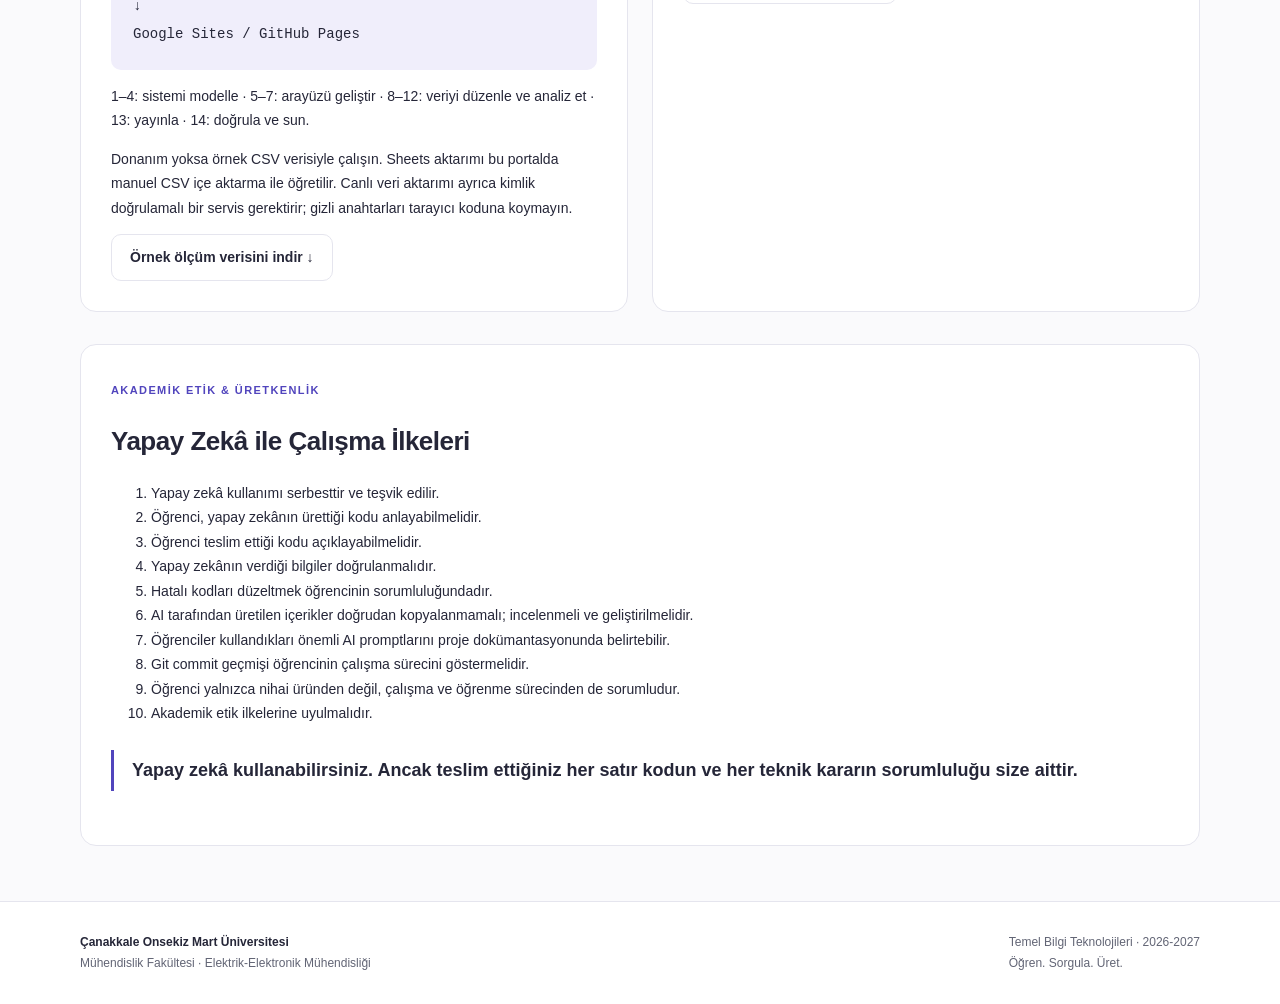
==== commit 7c51dafd: "4. hafta: Internet ve ag teknolojileri, DHCP, NAT, DNS protokolleri, web sunuculari ve web teknoloji" ====
--- a/index.html
+++ b/index.html
@@ -1 +1 @@
-<!doctype html><html lang="tr"><head><meta charset="utf-8"><meta name="viewport" content="width=device-width, initial-scale=1"><title>Temel Bilgi Teknolojileri | TBK · ÇOMÜ</title><meta name="description" content="2026-2027 · 14 haftalık etkileşimli ders portalı. Bilgisayar sistemlerinden web, bulut, IoT ve yapay zekâya."><meta property="og:title" content="Temel Bilgi Teknolojileri"><meta property="og:description" content="2026-2027 · 14 haftalık etkileşimli ders portalı. Bilgisayar sistemlerinden web, bulut, IoT ve yapay zekâya."><meta property="og:type" content="website"><meta property="og:locale" content="tr_TR"><meta name="theme-color" content="#fafafc"><link rel="icon" href="assets/icons/favicon.svg" type="image/svg+xml"><script src="js/theme.js"></script><link rel="stylesheet" href="css/style.css"><link rel="stylesheet" href="css/presentation.css"><link rel="stylesheet" href="css/responsive.css"><script defer src="js/main.js"></script><script defer src="js/presentation.js"></script><script defer src="js/demos.js"></script></head><body><a class="skip" href="#main">İçeriğe geç</a><header class="topbar"><nav class="nav-inner" aria-label="Ana navigasyon"><a class="brand" href="index.html"><span class="brand-mark" aria-hidden="true">TBK</span><span><strong>Temel Bilgi Teknolojileri</strong><small>ÇOMÜ · ELEKTRİK-ELEKTRONİK</small></span></a><button class="menu-toggle" type="button" aria-expanded="false" aria-controls="primary-links" hidden>Menü <span aria-hidden="true">☰</span></button><div class="nav-links" id="primary-links"><a href="index.html#program">Ders programı</a><a href="index.html#proje">Dönem projesi</a><a href="index.html#ai">AI ilkeleri</a></div><button class="theme-toggle" type="button" aria-label="Temayı değiştir">☾</button></nav></header><main id="main" class="container"><section class="hero"><div><div class="eyebrow">2026–2027 ÖĞRETİM DÖNEMİ · DERS PORTALI</div><h1>Teknolojiyi anla.<br><span>Geleceği tasarla.</span></h1><p><strong>Temel Bilgi Teknolojileri</strong><br>Bilgisayar Sistemlerinden Web, Bulut, Gömülü Sistemler ve Yapay Zekâ Teknolojilerine</p><p class="university">Çanakkale Onsekiz Mart Üniversitesi<br>Mühendislik Fakültesi · Elektrik-Elektronik Mühendisliği</p><div class="actions"><a class="button primary" href="weeks/week01.html">Öğrenmeye başla <span aria-hidden="true">→</span></a><a class="button" href="#program">Ders programını keşfet</a></div></div><aside class="course-preview" aria-label="Hazır dersler"><div class="preview-heading"><span class="eyebrow">ÖĞRENMEYE BİR ADIM</span><span class="ready-badge">3 hafta hazır</span></div><h2>Her büyük fikir,<br>bir temelle başlar.</h2><p>Ders notlarını keşfet, uygulamayla pekiştir.</p><a class="preview-lesson" href="weeks/week01.html"><span class="preview-number">01</span><span><strong>Bilgisayar sistemleri</strong><small>Tarih · Donanım · Etkileşimli zaman çizgisi</small></span><span aria-hidden="true">↗</span></a><a class="preview-lesson" href="weeks/week02.html"><span class="preview-number">02</span><span><strong>İşletim sistemleri</strong><small>Kernel · Bellek · Gömülü sistemler</small></span><span aria-hidden="true">↗</span></a><a class="preview-lesson" href="weeks/week03.html"><span class="preview-number">03</span><span><strong>Sistem yönetimi</strong><small>İşlemci · Bellek · Dosya · Portlar</small></span><span aria-hidden="true">↗</span></a><div class="preview-note"><span aria-hidden="true">✦</span> Kendi hızında öğren. Sınıfta sunumla takip et.</div></aside></section><div class="stats"><div class="stat"><strong>14 hafta</strong><span>Birbirine bağlı öğrenme yolculuğu</span></div><div class="stat"><strong>2 saat / hafta</strong><span>Toplam 28 saat</span></div><div class="stat"><strong>1 dönem projesi</strong><span>Akıllı Ortam İzleme Sistemi</span></div><div class="stat"><strong id="completed-count">0 / 14 hafta</strong><span>Bu cihazdaki ilerlemeniz</span><progress id="course-progress" max="14" value="0" aria-label="Tamamlanan haftalar"></progress></div></div><section id="program"><div class="section-heading"><div><span class="eyebrow">ADIM ADIM, BİRLİKTE</span><h2>14 haftalık öğrenme yolculuğu</h2><p>İlk 3 hafta hazır · 4–14. haftalar yakında.<br>Teori → Gerçek Sistem → Küçük Uygulama → GitHub Çalışması</p></div><span class="label">14 HAFTA / 28 SAAT</span></div><div class="filters" aria-label="Hafta filtreleri"><button data-filter="all" aria-pressed="true">Tüm haftalar</button><button data-filter="systems" aria-pressed="false">Sistemler</button><button data-filter="web" aria-pressed="false">Web</button><button data-filter="cloud" aria-pressed="false">Bulut & Veri</button><button data-filter="future" aria-pressed="false">Yeni teknolojiler</button><label class="sr-only" for="week-search">Hafta veya konu ara</label><input class="search" id="week-search" type="search" placeholder="Hafta veya konu ara…"></div><span id="filter-status" class="sr-only" aria-live="polite"></span><div class="week-grid"><a class="week-card" data-week="1" data-category="systems" href="weeks/week01.html"><div class="card-top"><span class="week-number">01 / HAFTA</span><span class="tag">Sistemler</span></div><h3>Bilgisayarların Kısa Tarihi ve Bilgisayar Sistemleri</h3><p>Mekanik hesaplamadan modern işlemcilere: bir bilgisayarın parçalarını ve aralarındaki ilişkiyi keşfedin.</p><div class="card-bottom"><span class="card-status">2 saat · Ders notları</span><b aria-hidden="true">↗</b></div></a><a class="week-card" data-week="2" data-category="systems" href="weeks/week02.html"><div class="card-top"><span class="week-number">02 / HAFTA</span><span class="tag">Sistemler</span></div><h3>İşletim Sistemleri</h3><p>Donanımı yöneten katman: süreçlerden dosya izinlerine, masaüstünden gerçek zamanlı cihazlara.</p><div class="card-bottom"><span class="card-status">2 saat · Ders notları</span><b aria-hidden="true">↗</b></div></a><a class="week-card" data-week="3" data-category="systems" href="weeks/week03.html"><div class="card-top"><span class="week-number">03 / HAFTA</span><span class="tag">Sistemler</span></div><h3>İşlemci, Bellek ve Sistem Yönetimi</h3><p>Windows, Linux ve macOS ortamlarında işlemci, bellek, dosya, cihaz ve port yönetimini keşfedin; sistem kaynaklarını denetleyin.</p><div class="card-bottom"><span class="card-status">2 saat · Ders notları</span><b aria-hidden="true">↗</b></div></a><div class="week-card" data-week="4" data-category="systems" aria-disabled="true"><div class="card-top"><span class="week-number">04 / HAFTA</span><span class="tag">Ağ</span></div><h3>İnternet ve Ağ Teknolojilerinin Temelleri</h3><p>Bir web adresinden veri paketine: cihazların birbirini nasıl bulduğunu ve haberleştiğini öğrenin.</p><div class="card-bottom"><span class="card-status">Yakında · Ders planı</span><b aria-hidden="true">◷</b></div></div><div class="week-card" data-week="5" data-category="web" aria-disabled="true"><div class="card-top"><span class="week-number">05 / HAFTA</span><span class="tag">Web</span></div><h3>Web Teknolojilerine Giriş ve HTML</h3><p>Elektrik-elektronik projeniz için erişilebilir, anlamlı ve bağlantılı ilk web sayfasını oluşturun.</p><div class="card-bottom"><span class="card-status">Yakında · Ders planı</span><b aria-hidden="true">◷</b></div></div><div class="week-card" data-week="6" data-category="web" aria-disabled="true"><div class="card-top"><span class="week-number">06 / HAFTA</span><span class="tag">Web</span></div><h3>CSS ve Web Tasarımı</h3><p>HTML projenize görsel düzen kazandırın; farklı ekranlarda çalışan esnek bir arayüz tasarlayın.</p><div class="card-bottom"><span class="card-status">Yakında · Ders planı</span><b aria-hidden="true">◷</b></div></div><div class="week-card" data-week="7" data-category="web" aria-disabled="true"><div class="card-top"><span class="week-number">07 / HAFTA</span><span class="tag">Web</span></div><h3>JavaScript Temelleri</h3><p>Sensör değerini güncelleyin, LED durumunu değiştirin ve web sayfasına davranış ekleyin.</p><div class="card-bottom"><span class="card-status">Yakında · Ders planı</span><b aria-hidden="true">◷</b></div></div><div class="week-card" data-week="8" data-category="cloud" aria-disabled="true"><div class="card-top"><span class="week-number">08 / HAFTA</span><span class="tag">Bulut</span></div><h3>Google Ekosistemi, Google Drive ve Bulut Teknolojileri</h3><p>Dosyalarınızı düzenleyin, erişimi yönetin ve bulut ile yerel depolamanın rollerini ayırın.</p><div class="card-bottom"><span class="card-status">Yakında · Ders planı</span><b aria-hidden="true">◷</b></div></div><div class="week-card" data-week="9" data-category="cloud" aria-disabled="true"><div class="card-top"><span class="week-number">09 / HAFTA</span><span class="tag">Bulut</span></div><h3>Google Dokümanlar, Forms ve Ortak Çalışma</h3><p>Ortak bir deney raporu hazırlayın ve yapılandırılmış ölçüm verisini formla toplayın.</p><div class="card-bottom"><span class="card-status">Yakında · Ders planı</span><b aria-hidden="true">◷</b></div></div><div class="week-card" data-week="10" data-category="cloud" aria-disabled="true"><div class="card-top"><span class="week-number">10 / HAFTA</span><span class="tag">Veri</span></div><h3>Hesap Tablolama Teknolojileri</h3><p>Hücrelerden formüllere: gerilim, akım, güç ve enerji hesabını güvenilir bir tabloya dönüştürün.</p><div class="card-bottom"><span class="card-status">Yakında · Ders planı</span><b aria-hidden="true">◷</b></div></div><div class="week-card" data-week="11" data-category="cloud" aria-disabled="true"><div class="card-top"><span class="week-number">11 / HAFTA</span><span class="tag">Veri</span></div><h3>İleri Hesap Tablolama ve Veri Analizi</h3><p>Ölçüm verisini temizleyin, koşullu hesaplayın ve doğru grafiklerle yorumlayın.</p><div class="card-bottom"><span class="card-status">Yakında · Ders planı</span><b aria-hidden="true">◷</b></div></div><div class="week-card" data-week="12" data-category="cloud" aria-disabled="true"><div class="card-top"><span class="week-number">12 / HAFTA</span><span class="tag">Bulut</span></div><h3>Google Servisleri ve Dijital Üretkenlik</h3><p>Akademik bir çalışmanın iletişim, planlama, kaynak araştırması ve raporlama akışını birleştirin.</p><div class="card-bottom"><span class="card-status">Yakında · Ders planı</span><b aria-hidden="true">◷</b></div></div><div class="week-card" data-week="13" data-category="web" aria-disabled="true"><div class="card-top"><span class="week-number">13 / HAFTA</span><span class="tag">Yayıncılık</span></div><h3>Google Sites, GitHub ve Web Yayıncılığı</h3><p>Projenizi belgeleyin, sürümleyin ve GitHub Pages ile erişilebilir bir web sitesine dönüştürün.</p><div class="card-bottom"><span class="card-status">Yakında · Ders planı</span><b aria-hidden="true">◷</b></div></div><div class="week-card" data-week="14" data-category="future" aria-disabled="true"><div class="card-top"><span class="week-number">14 / HAFTA</span><span class="tag">Gelecek</span></div><h3>Yapay Zekâ, IoT ve Yeni Nesil Bilgi Teknolojileri</h3><p>Dönemin parçalarını birleştirin; yapay zekâyı bilinçli kullanarak ölçümden karara uzanan bir sistem tasarlayın.</p><div class="card-bottom"><span class="card-status">Yakında · Ders planı</span><b aria-hidden="true">◷</b></div></div></div><p class="empty" id="empty-results" hidden>Eşleşen hafta yok. Başka bir konu arayın.</p></section><section class="panel" id="yaklasim"><span class="eyebrow">DERSİN AMACI</span><h2>Parçaları öğren, bütünü gör.</h2><p>Elektronik bir sistemin ölçtüğü sinyalin nasıl işlendiğini, ağ üzerinden taşındığını ve anlamlı bilgiye dönüştüğünü keşfedin. Her hafta yeni bir katman ekleyerek donanım, yazılım ve veriyi birlikte değerlendirin.</p><div class="learning-path"><span>Donanım</span><i aria-hidden="true">→</i><span>İşletim Sistemleri</span><i aria-hidden="true">→</i><span>İnternet ve Ağ</span><i aria-hidden="true">→</i><span>Web</span><i aria-hidden="true">→</i><span>Bulut</span><i aria-hidden="true">→</i><span>Veri Analizi</span><i aria-hidden="true">→</i><span>Gömülü Sistemler ve IoT</span><i aria-hidden="true">→</i><span>Yapay Zekâ</span></div><p>Teknolojiyi yalnızca kullanan değil; teknolojinin nasıl çalıştığını anlayan, sorgulayan, geliştiren ve yeni teknolojiler üretebilen mühendisler yetiştirmek.</p></section><div class="feature-grid"><section class="panel" id="proje"><span class="eyebrow">DÖNEM BOYUNCA BİRLİKTE GELİŞTİR</span><h2>Akıllı Ortam<br>İzleme Sistemi</h2><p>Sıcaklık ve elektriksel ölçümleri toplayan, görselleştiren ve belgelenebilir bir web arayüzüne dönüştüren dönem projesi.</p><div class="diagram">Sensör → ESP32 → Wi-Fi → İnternet<br>↓<br>Web Arayüzü · HTML + CSS + JavaScript<br>↓<br>Veri → Google Sheets → Grafikler<br>↓<br>Google Sites / GitHub Pages</div><p>1–4: sistemi modelle · 5–7: arayüzü geliştir · 8–12: veriyi düzenle ve analiz et · 13: yayınla · 14: doğrula ve sun.</p><p>Donanım yoksa örnek CSV verisiyle çalışın. Sheets aktarımı bu portalda manuel CSV içe aktarma ile öğretilir. Canlı veri aktarımı ayrıca kimlik doğrulamalı bir servis gerektirir; gizli anahtarları tarayıcı koduna koymayın.</p><a class="button" href="assets/data/olcumler.csv" download>Örnek ölçüm verisini indir ↓</a></section><section class="panel"><span class="eyebrow">DÜŞÜNMEYE ALAN AÇ</span><h2>Yapay zekâyla öğren.<br>Sorumluluğu sahiplen.</h2><blockquote class="quote">Yapay zekâ öğrencinin yerine düşünmemeli; öğrencinin daha iyi düşünmesine, üretmesine ve öğrenmesine yardım etmelidir.</blockquote><p>Kodu açıklayın, çıktıyı sınayın ve teknik kararlarınızı belgeleyin. Her haftanın sonunda konuya özel bir prompt ve doğrulama adımları sizi bekliyor.</p><a class="button" href="#ai">Çalışma ilkelerini incele →</a></section></div><section class="panel" id="ai"><span class="eyebrow">AKADEMİK ETİK & ÜRETKENLİK</span><h2>Yapay Zekâ ile Çalışma İlkeleri</h2><ol><li>Yapay zekâ kullanımı serbesttir ve teşvik edilir.</li><li>Öğrenci, yapay zekânın ürettiği kodu anlayabilmelidir.</li><li>Öğrenci teslim ettiği kodu açıklayabilmelidir.</li><li>Yapay zekânın verdiği bilgiler doğrulanmalıdır.</li><li>Hatalı kodları düzeltmek öğrencinin sorumluluğundadır.</li><li>AI tarafından üretilen içerikler doğrudan kopyalanmamalı; incelenmeli ve geliştirilmelidir.</li><li>Öğrenciler kullandıkları önemli AI promptlarını proje dokümantasyonunda belirtebilir.</li><li>Git commit geçmişi öğrencinin çalışma sürecini göstermelidir.</li><li>Öğrenci yalnızca nihai üründen değil, çalışma ve öğrenme sürecinden de sorumludur.</li><li>Akademik etik ilkelerine uyulmalıdır.</li></ol><blockquote class="quote">Yapay zekâ kullanabilirsiniz. Ancak teslim ettiğiniz her satır kodun ve her teknik kararın sorumluluğu size aittir.</blockquote></section></main><footer class="footer"><div class="container"><div><strong>Çanakkale Onsekiz Mart Üniversitesi</strong><br>Mühendislik Fakültesi · Elektrik-Elektronik Mühendisliği</div><div>Temel Bilgi Teknolojileri · 2026-2027<br>Öğren. Sorgula. Üret.</div></div></footer></body></html>+<!doctype html><html lang="tr"><head><meta charset="utf-8"><meta name="viewport" content="width=device-width, initial-scale=1"><title>Temel Bilgi Teknolojileri | TBK · ÇOMÜ</title><meta name="description" content="2026-2027 · 14 haftalık etkileşimli ders portalı. Bilgisayar sistemlerinden web, bulut, IoT ve yapay zekâya."><meta property="og:title" content="Temel Bilgi Teknolojileri"><meta property="og:description" content="2026-2027 · 14 haftalık etkileşimli ders portalı. Bilgisayar sistemlerinden web, bulut, IoT ve yapay zekâya."><meta property="og:type" content="website"><meta property="og:locale" content="tr_TR"><meta name="theme-color" content="#fafafc"><link rel="icon" href="assets/icons/favicon.svg" type="image/svg+xml"><script src="js/theme.js"></script><link rel="stylesheet" href="css/style.css"><link rel="stylesheet" href="css/presentation.css"><link rel="stylesheet" href="css/responsive.css"><script defer src="js/main.js"></script><script defer src="js/presentation.js"></script><script defer src="js/demos.js"></script></head><body><a class="skip" href="#main">İçeriğe geç</a><header class="topbar"><nav class="nav-inner" aria-label="Ana navigasyon"><a class="brand" href="index.html"><span class="brand-mark" aria-hidden="true">TBK</span><span><strong>Temel Bilgi Teknolojileri</strong><small>ÇOMÜ · ELEKTRİK-ELEKTRONİK</small></span></a><button class="menu-toggle" type="button" aria-expanded="false" aria-controls="primary-links" hidden>Menü <span aria-hidden="true">☰</span></button><div class="nav-links" id="primary-links"><a href="index.html#program">Ders programı</a><a href="index.html#proje">Dönem projesi</a><a href="index.html#ai">AI ilkeleri</a></div><button class="theme-toggle" type="button" aria-label="Temayı değiştir">☾</button></nav></header><main id="main" class="container"><section class="hero"><div><div class="eyebrow">2026–2027 ÖĞRETİM DÖNEMİ · DERS PORTALI</div><h1>Teknolojiyi anla.<br><span>Geleceği tasarla.</span></h1><p><strong>Temel Bilgi Teknolojileri</strong><br>Bilgisayar Sistemlerinden Web, Bulut, Gömülü Sistemler ve Yapay Zekâ Teknolojilerine</p><p class="university">Çanakkale Onsekiz Mart Üniversitesi<br>Mühendislik Fakültesi · Elektrik-Elektronik Mühendisliği</p><div class="actions"><a class="button primary" href="weeks/week01.html">Öğrenmeye başla <span aria-hidden="true">→</span></a><a class="button" href="#program">Ders programını keşfet</a></div></div><aside class="course-preview" aria-label="Hazır dersler"><div class="preview-heading"><span class="eyebrow">ÖĞRENMEYE BİR ADIM</span><span class="ready-badge">4 hafta hazır</span></div><h2>Her büyük fikir,<br>bir temelle başlar.</h2><p>Ders notlarını keşfet, uygulamayla pekiştir.</p><a class="preview-lesson" href="weeks/week01.html"><span class="preview-number">01</span><span><strong>Bilgisayar sistemleri</strong><small>Tarih · Donanım · Etkileşimli zaman çizgisi</small></span><span aria-hidden="true">↗</span></a><a class="preview-lesson" href="weeks/week02.html"><span class="preview-number">02</span><span><strong>İşletim sistemleri</strong><small>Kernel · Bellek · Gömülü sistemler</small></span><span aria-hidden="true">↗</span></a><a class="preview-lesson" href="weeks/week03.html"><span class="preview-number">03</span><span><strong>Sistem yönetimi</strong><small>İşlemci · Bellek · Dosya · Portlar</small></span><span aria-hidden="true">↗</span></a><a class="preview-lesson" href="weeks/week04.html"><span class="preview-number">04</span><span><strong>Ağ & Web Teknolojileri</strong><small>DNS · DHCP · NAT · Web Sunucuları</small></span><span aria-hidden="true">↗</span></a><div class="preview-note"><span aria-hidden="true">✦</span> Kendi hızında öğren. Sınıfta sunumla takip et.</div></aside></section><div class="stats"><div class="stat"><strong>14 hafta</strong><span>Birbirine bağlı öğrenme yolculuğu</span></div><div class="stat"><strong>2 saat / hafta</strong><span>Toplam 28 saat</span></div><div class="stat"><strong>1 dönem projesi</strong><span>Akıllı Ortam İzleme Sistemi</span></div><div class="stat"><strong id="completed-count">0 / 14 hafta</strong><span>Bu cihazdaki ilerlemeniz</span><progress id="course-progress" max="14" value="0" aria-label="Tamamlanan haftalar"></progress></div></div><section id="program"><div class="section-heading"><div><span class="eyebrow">ADIM ADIM, BİRLİKTE</span><h2>14 haftalık öğrenme yolculuğu</h2><p>İlk 4 hafta hazır · 5–14. haftalar yakında.<br>Teori → Gerçek Sistem → Küçük Uygulama → GitHub Çalışması</p></div><span class="label">14 HAFTA / 28 SAAT</span></div><div class="filters" aria-label="Hafta filtreleri"><button data-filter="all" aria-pressed="true">Tüm haftalar</button><button data-filter="systems" aria-pressed="false">Sistemler</button><button data-filter="web" aria-pressed="false">Web</button><button data-filter="cloud" aria-pressed="false">Bulut & Veri</button><button data-filter="future" aria-pressed="false">Yeni teknolojiler</button><label class="sr-only" for="week-search">Hafta veya konu ara</label><input class="search" id="week-search" type="search" placeholder="Hafta veya konu ara…"></div><span id="filter-status" class="sr-only" aria-live="polite"></span><div class="week-grid"><a class="week-card" data-week="1" data-category="systems" href="weeks/week01.html"><div class="card-top"><span class="week-number">01 / HAFTA</span><span class="tag">Sistemler</span></div><h3>Bilgisayarların Kısa Tarihi ve Bilgisayar Sistemleri</h3><p>Mekanik hesaplamadan modern işlemcilere: bir bilgisayarın parçalarını ve aralarındaki ilişkiyi keşfedin.</p><div class="card-bottom"><span class="card-status">2 saat · Ders notları</span><b aria-hidden="true">↗</b></div></a><a class="week-card" data-week="2" data-category="systems" href="weeks/week02.html"><div class="card-top"><span class="week-number">02 / HAFTA</span><span class="tag">Sistemler</span></div><h3>İşletim Sistemleri</h3><p>Donanımı yöneten katman: süreçlerden dosya izinlerine, masaüstünden gerçek zamanlı cihazlara.</p><div class="card-bottom"><span class="card-status">2 saat · Ders notları</span><b aria-hidden="true">↗</b></div></a><a class="week-card" data-week="3" data-category="systems" href="weeks/week03.html"><div class="card-top"><span class="week-number">03 / HAFTA</span><span class="tag">Sistemler</span></div><h3>İşlemci, Bellek ve Sistem Yönetimi</h3><p>Windows, Linux ve macOS ortamlarında işlemci, bellek, dosya, cihaz ve port yönetimini keşfedin; sistem kaynaklarını denetleyin.</p><div class="card-bottom"><span class="card-status">2 saat · Ders notları</span><b aria-hidden="true">↗</b></div></a><a class="week-card" data-week="4" data-category="systems" href="weeks/week04.html"><div class="card-top"><span class="week-number">04 / HAFTA</span><span class="tag">Ağ</span></div><h3>İnternet ve Ağ Teknolojilerinin Temelleri</h3><p>Bir web adresinden veri paketine: cihazların birbirini nasıl bulduğunu ve haberleştiğini öğrenin.</p><div class="card-bottom"><span class="card-status">2 saat · Ders notları</span><b aria-hidden="true">↗</b></div></a><div class="week-card" data-week="5" data-category="web" aria-disabled="true"><div class="card-top"><span class="week-number">05 / HAFTA</span><span class="tag">Web</span></div><h3>Web Teknolojilerine Giriş ve HTML</h3><p>Elektrik-elektronik projeniz için erişilebilir, anlamlı ve bağlantılı ilk web sayfasını oluşturun.</p><div class="card-bottom"><span class="card-status">Yakında · Ders planı</span><b aria-hidden="true">◷</b></div></div><div class="week-card" data-week="6" data-category="web" aria-disabled="true"><div class="card-top"><span class="week-number">06 / HAFTA</span><span class="tag">Web</span></div><h3>CSS ve Web Tasarımı</h3><p>HTML projenize görsel düzen kazandırın; farklı ekranlarda çalışan esnek bir arayüz tasarlayın.</p><div class="card-bottom"><span class="card-status">Yakında · Ders planı</span><b aria-hidden="true">◷</b></div></div><div class="week-card" data-week="7" data-category="web" aria-disabled="true"><div class="card-top"><span class="week-number">07 / HAFTA</span><span class="tag">Web</span></div><h3>JavaScript Temelleri</h3><p>Sensör değerini güncelleyin, LED durumunu değiştirin ve web sayfasına davranış ekleyin.</p><div class="card-bottom"><span class="card-status">Yakında · Ders planı</span><b aria-hidden="true">◷</b></div></div><div class="week-card" data-week="8" data-category="cloud" aria-disabled="true"><div class="card-top"><span class="week-number">08 / HAFTA</span><span class="tag">Bulut</span></div><h3>Google Ekosistemi, Google Drive ve Bulut Teknolojileri</h3><p>Dosyalarınızı düzenleyin, erişimi yönetin ve bulut ile yerel depolamanın rollerini ayırın.</p><div class="card-bottom"><span class="card-status">Yakında · Ders planı</span><b aria-hidden="true">◷</b></div></div><div class="week-card" data-week="9" data-category="cloud" aria-disabled="true"><div class="card-top"><span class="week-number">09 / HAFTA</span><span class="tag">Bulut</span></div><h3>Google Dokümanlar, Forms ve Ortak Çalışma</h3><p>Ortak bir deney raporu hazırlayın ve yapılandırılmış ölçüm verisini formla toplayın.</p><div class="card-bottom"><span class="card-status">Yakında · Ders planı</span><b aria-hidden="true">◷</b></div></div><div class="week-card" data-week="10" data-category="cloud" aria-disabled="true"><div class="card-top"><span class="week-number">10 / HAFTA</span><span class="tag">Veri</span></div><h3>Hesap Tablolama Teknolojileri</h3><p>Hücrelerden formüllere: gerilim, akım, güç ve enerji hesabını güvenilir bir tabloya dönüştürün.</p><div class="card-bottom"><span class="card-status">Yakında · Ders planı</span><b aria-hidden="true">◷</b></div></div><div class="week-card" data-week="11" data-category="cloud" aria-disabled="true"><div class="card-top"><span class="week-number">11 / HAFTA</span><span class="tag">Veri</span></div><h3>İleri Hesap Tablolama ve Veri Analizi</h3><p>Ölçüm verisini temizleyin, koşullu hesaplayın ve doğru grafiklerle yorumlayın.</p><div class="card-bottom"><span class="card-status">Yakında · Ders planı</span><b aria-hidden="true">◷</b></div></div><div class="week-card" data-week="12" data-category="cloud" aria-disabled="true"><div class="card-top"><span class="week-number">12 / HAFTA</span><span class="tag">Bulut</span></div><h3>Google Servisleri ve Dijital Üretkenlik</h3><p>Akademik bir çalışmanın iletişim, planlama, kaynak araştırması ve raporlama akışını birleştirin.</p><div class="card-bottom"><span class="card-status">Yakında · Ders planı</span><b aria-hidden="true">◷</b></div></div><div class="week-card" data-week="13" data-category="web" aria-disabled="true"><div class="card-top"><span class="week-number">13 / HAFTA</span><span class="tag">Yayıncılık</span></div><h3>Google Sites, GitHub ve Web Yayıncılığı</h3><p>Projenizi belgeleyin, sürümleyin ve GitHub Pages ile erişilebilir bir web sitesine dönüştürün.</p><div class="card-bottom"><span class="card-status">Yakında · Ders planı</span><b aria-hidden="true">◷</b></div></div><div class="week-card" data-week="14" data-category="future" aria-disabled="true"><div class="card-top"><span class="week-number">14 / HAFTA</span><span class="tag">Gelecek</span></div><h3>Yapay Zekâ, IoT ve Yeni Nesil Bilgi Teknolojileri</h3><p>Dönemin parçalarını birleştirin; yapay zekâyı bilinçli kullanarak ölçümden karara uzanan bir sistem tasarlayın.</p><div class="card-bottom"><span class="card-status">Yakında · Ders planı</span><b aria-hidden="true">◷</b></div></div></div><p class="empty" id="empty-results" hidden>Eşleşen hafta yok. Başka bir konu arayın.</p></section><section class="panel" id="yaklasim"><span class="eyebrow">DERSİN AMACI</span><h2>Parçaları öğren, bütünü gör.</h2><p>Elektronik bir sistemin ölçtüğü sinyalin nasıl işlendiğini, ağ üzerinden taşındığını ve anlamlı bilgiye dönüştüğünü keşfedin. Her hafta yeni bir katman ekleyerek donanım, yazılım ve veriyi birlikte değerlendirin.</p><div class="learning-path"><span>Donanım</span><i aria-hidden="true">→</i><span>İşletim Sistemleri</span><i aria-hidden="true">→</i><span>İnternet ve Ağ</span><i aria-hidden="true">→</i><span>Web</span><i aria-hidden="true">→</i><span>Bulut</span><i aria-hidden="true">→</i><span>Veri Analizi</span><i aria-hidden="true">→</i><span>Gömülü Sistemler ve IoT</span><i aria-hidden="true">→</i><span>Yapay Zekâ</span></div><p>Teknolojiyi yalnızca kullanan değil; teknolojinin nasıl çalıştığını anlayan, sorgulayan, geliştiren ve yeni teknolojiler üretebilen mühendisler yetiştirmek.</p></section><div class="feature-grid"><section class="panel" id="proje"><span class="eyebrow">DÖNEM BOYUNCA BİRLİKTE GELİŞTİR</span><h2>Akıllı Ortam<br>İzleme Sistemi</h2><p>Sıcaklık ve elektriksel ölçümleri toplayan, görselleştiren ve belgelenebilir bir web arayüzüne dönüştüren dönem projesi.</p><div class="diagram">Sensör → ESP32 → Wi-Fi → İnternet<br>↓<br>Web Arayüzü · HTML + CSS + JavaScript<br>↓<br>Veri → Google Sheets → Grafikler<br>↓<br>Google Sites / GitHub Pages</div><p>1–4: sistemi modelle · 5–7: arayüzü geliştir · 8–12: veriyi düzenle ve analiz et · 13: yayınla · 14: doğrula ve sun.</p><p>Donanım yoksa örnek CSV verisiyle çalışın. Sheets aktarımı bu portalda manuel CSV içe aktarma ile öğretilir. Canlı veri aktarımı ayrıca kimlik doğrulamalı bir servis gerektirir; gizli anahtarları tarayıcı koduna koymayın.</p><a class="button" href="assets/data/olcumler.csv" download>Örnek ölçüm verisini indir ↓</a></section><section class="panel"><span class="eyebrow">DÜŞÜNMEYE ALAN AÇ</span><h2>Yapay zekâyla öğren.<br>Sorumluluğu sahiplen.</h2><blockquote class="quote">Yapay zekâ öğrencinin yerine düşünmemeli; öğrencinin daha iyi düşünmesine, üretmesine ve öğrenmesine yardım etmelidir.</blockquote><p>Kodu açıklayın, çıktıyı sınayın ve teknik kararlarınızı belgeleyin. Her haftanın sonunda konuya özel bir prompt ve doğrulama adımları sizi bekliyor.</p><a class="button" href="#ai">Çalışma ilkelerini incele →</a></section></div><section class="panel" id="ai"><span class="eyebrow">AKADEMİK ETİK & ÜRETKENLİK</span><h2>Yapay Zekâ ile Çalışma İlkeleri</h2><ol><li>Yapay zekâ kullanımı serbesttir ve teşvik edilir.</li><li>Öğrenci, yapay zekânın ürettiği kodu anlayabilmelidir.</li><li>Öğrenci teslim ettiği kodu açıklayabilmelidir.</li><li>Yapay zekânın verdiği bilgiler doğrulanmalıdır.</li><li>Hatalı kodları düzeltmek öğrencinin sorumluluğundadır.</li><li>AI tarafından üretilen içerikler doğrudan kopyalanmamalı; incelenmeli ve geliştirilmelidir.</li><li>Öğrenciler kullandıkları önemli AI promptlarını proje dokümantasyonunda belirtebilir.</li><li>Git commit geçmişi öğrencinin çalışma sürecini göstermelidir.</li><li>Öğrenci yalnızca nihai üründen değil, çalışma ve öğrenme sürecinden de sorumludur.</li><li>Akademik etik ilkelerine uyulmalıdır.</li></ol><blockquote class="quote">Yapay zekâ kullanabilirsiniz. Ancak teslim ettiğiniz her satır kodun ve her teknik kararın sorumluluğu size aittir.</blockquote></section></main><footer class="footer"><div class="container"><div><strong>Çanakkale Onsekiz Mart Üniversitesi</strong><br>Mühendislik Fakültesi · Elektrik-Elektronik Mühendisliği</div><div>Temel Bilgi Teknolojileri · 2026-2027<br>Öğren. Sorgula. Üret.</div></div></footer></body></html>
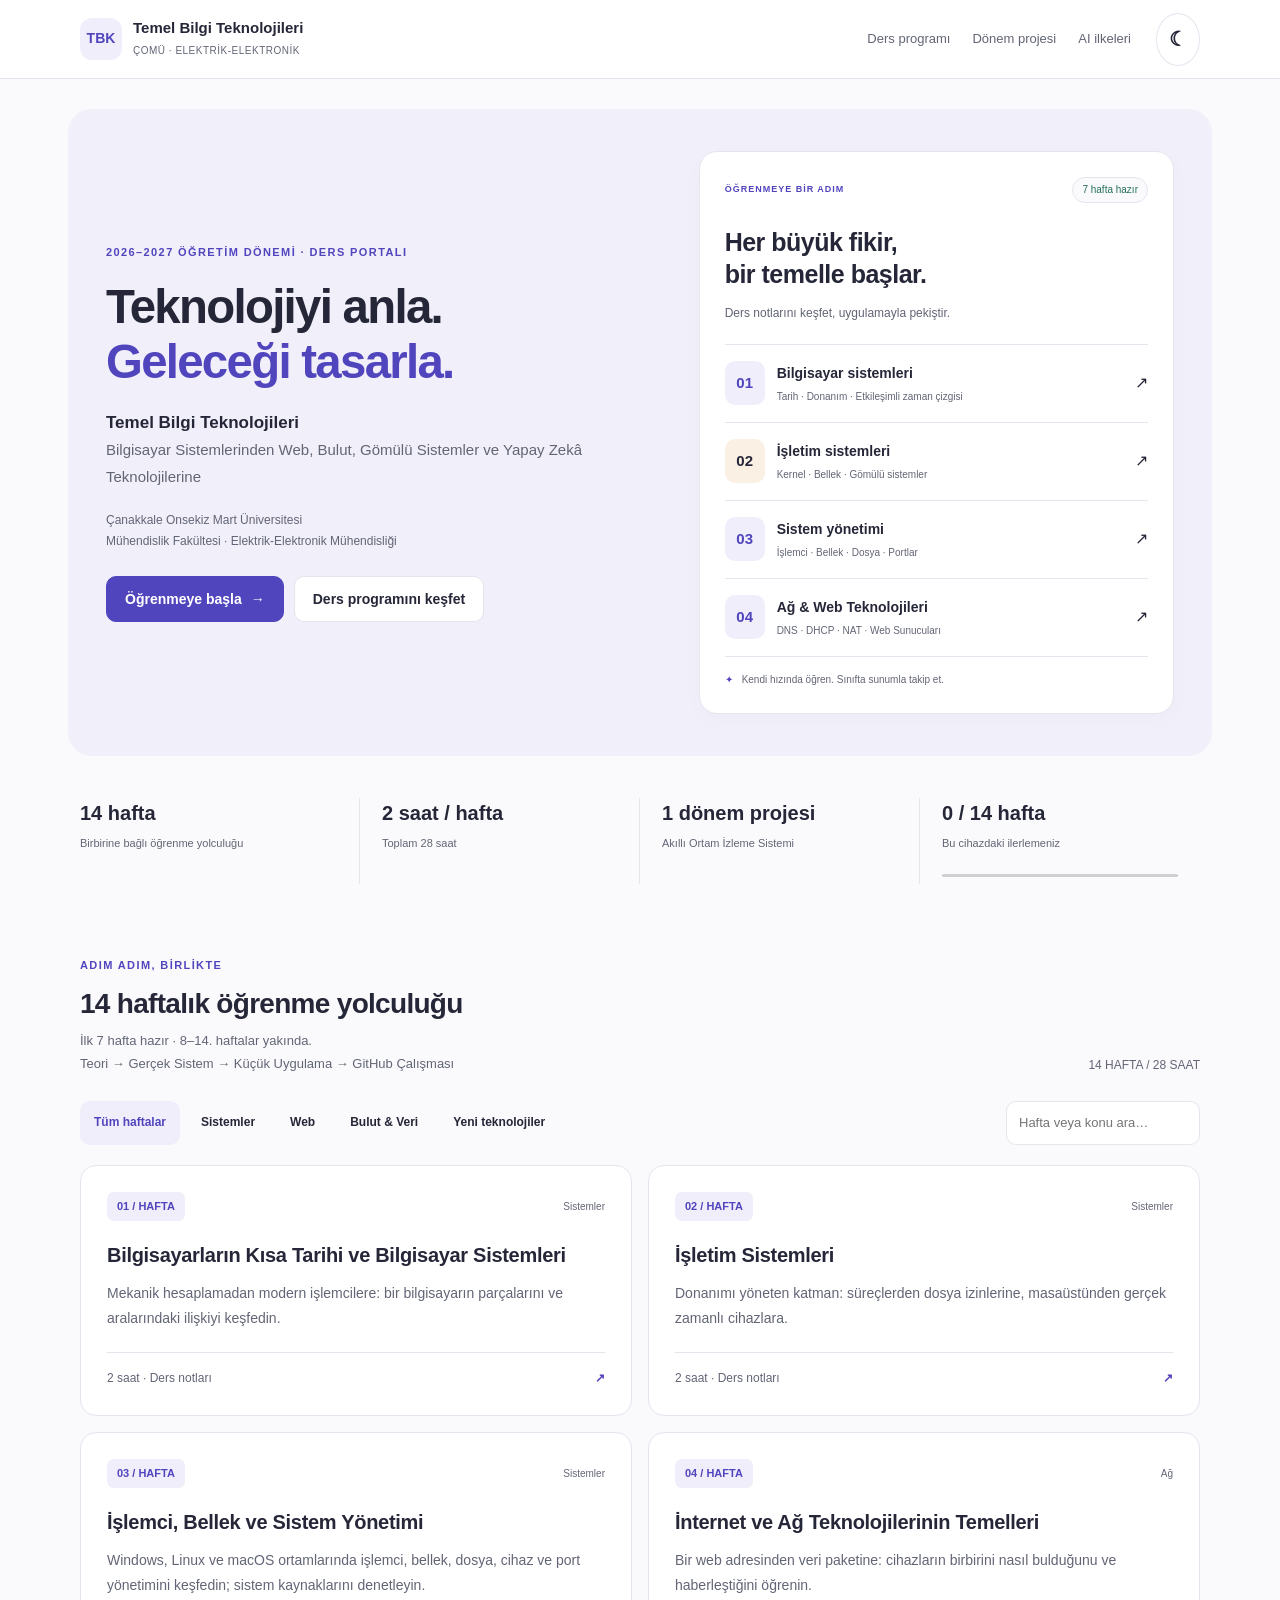
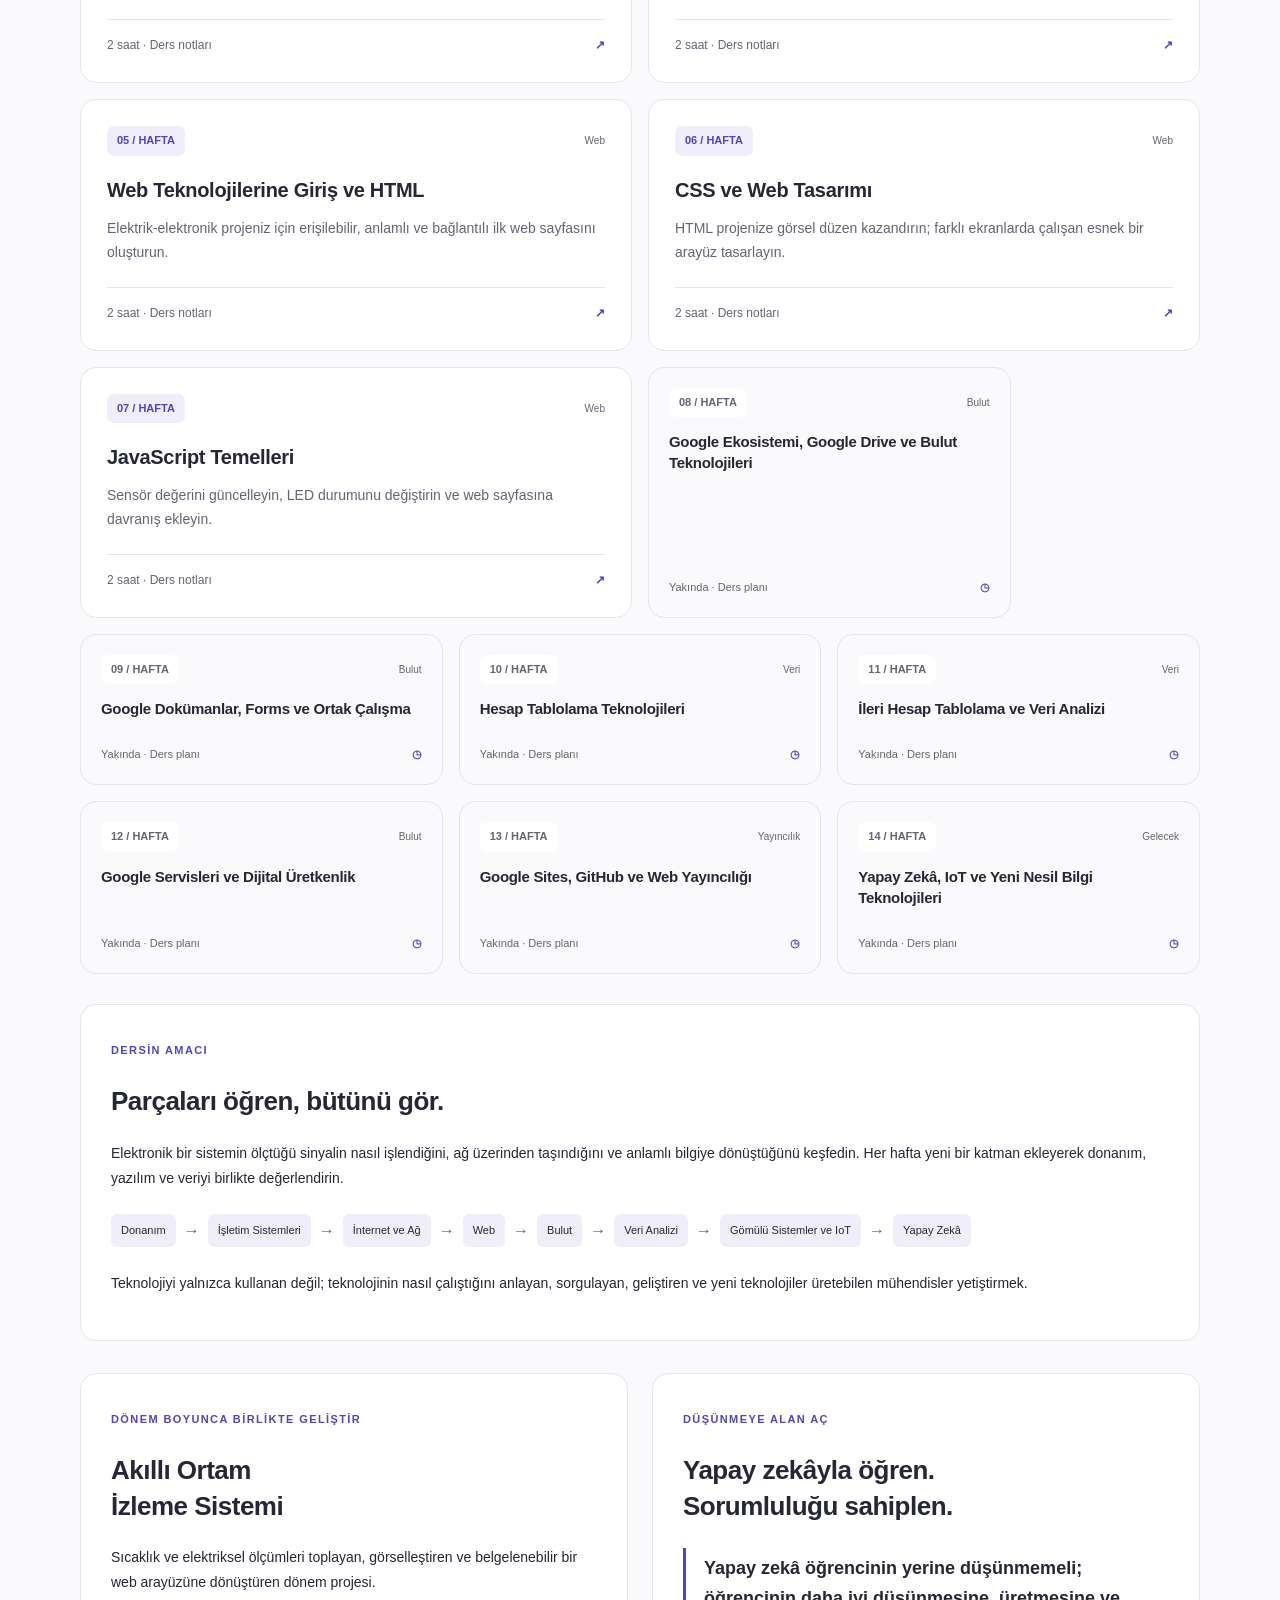
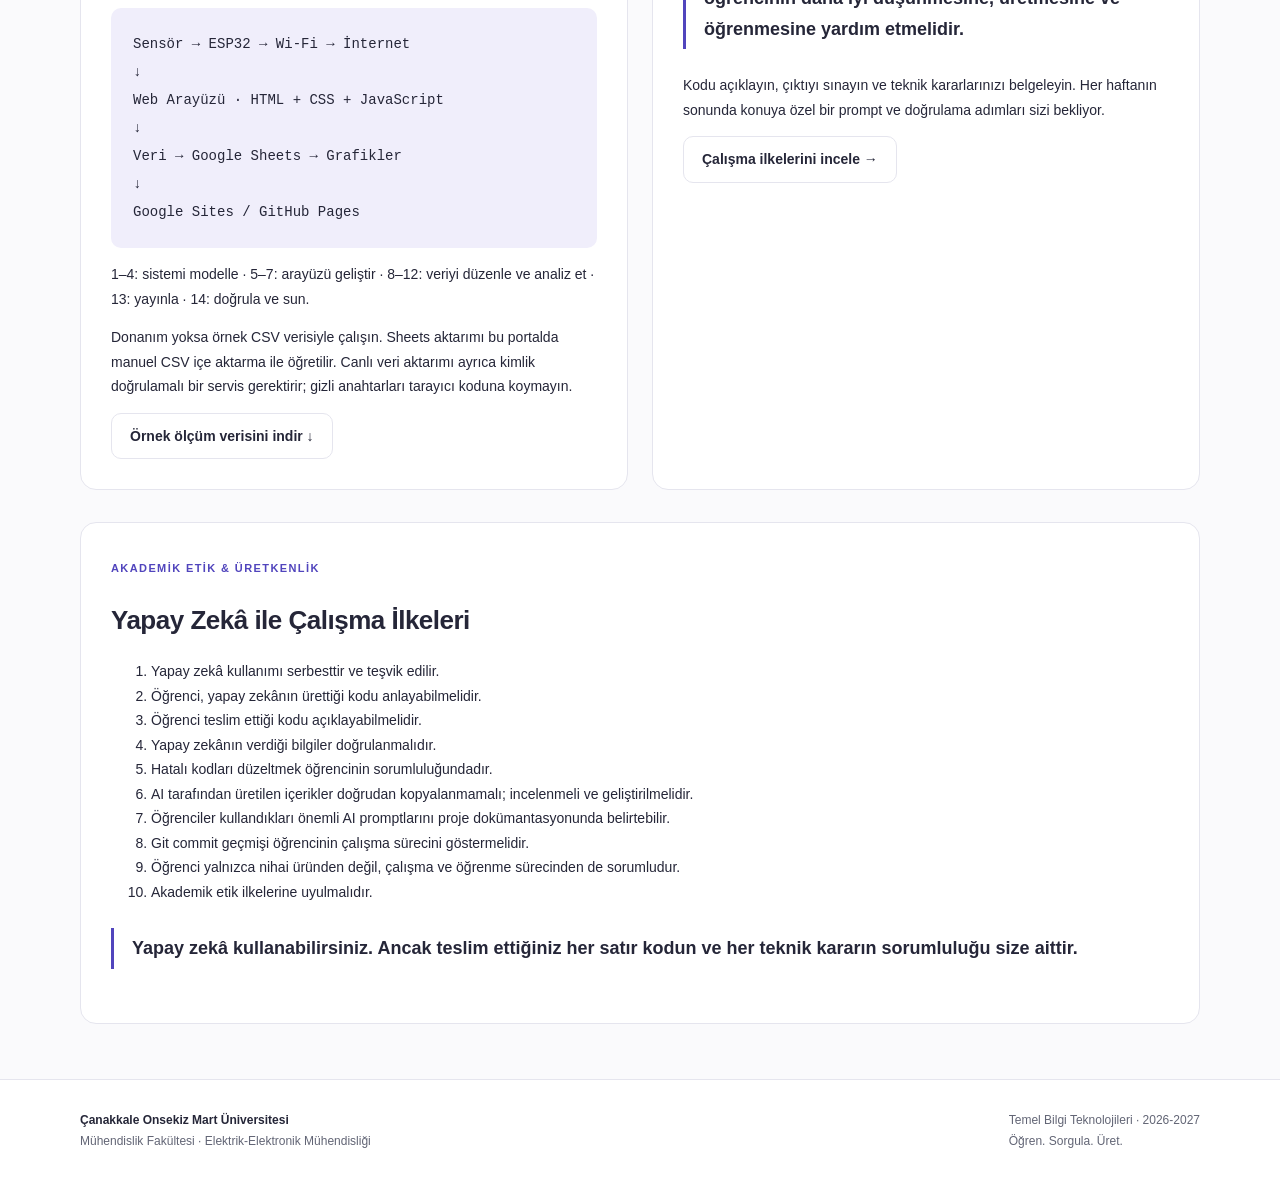
==== commit 6eb1e91a: "feat(web): 5, 6 ve 7. haftalari ekle (HTML, CSS, JS, Google Sites, GitHub Pages, Antigravity)" ====
--- a/index.html
+++ b/index.html
@@ -1 +1 @@
-<!doctype html><html lang="tr"><head><meta charset="utf-8"><meta name="viewport" content="width=device-width, initial-scale=1"><title>Temel Bilgi Teknolojileri | TBK · ÇOMÜ</title><meta name="description" content="2026-2027 · 14 haftalık etkileşimli ders portalı. Bilgisayar sistemlerinden web, bulut, IoT ve yapay zekâya."><meta property="og:title" content="Temel Bilgi Teknolojileri"><meta property="og:description" content="2026-2027 · 14 haftalık etkileşimli ders portalı. Bilgisayar sistemlerinden web, bulut, IoT ve yapay zekâya."><meta property="og:type" content="website"><meta property="og:locale" content="tr_TR"><meta name="theme-color" content="#fafafc"><link rel="icon" href="assets/icons/favicon.svg" type="image/svg+xml"><script src="js/theme.js"></script><link rel="stylesheet" href="css/style.css"><link rel="stylesheet" href="css/presentation.css"><link rel="stylesheet" href="css/responsive.css"><script defer src="js/main.js"></script><script defer src="js/presentation.js"></script><script defer src="js/demos.js"></script></head><body><a class="skip" href="#main">İçeriğe geç</a><header class="topbar"><nav class="nav-inner" aria-label="Ana navigasyon"><a class="brand" href="index.html"><span class="brand-mark" aria-hidden="true">TBK</span><span><strong>Temel Bilgi Teknolojileri</strong><small>ÇOMÜ · ELEKTRİK-ELEKTRONİK</small></span></a><button class="menu-toggle" type="button" aria-expanded="false" aria-controls="primary-links" hidden>Menü <span aria-hidden="true">☰</span></button><div class="nav-links" id="primary-links"><a href="index.html#program">Ders programı</a><a href="index.html#proje">Dönem projesi</a><a href="index.html#ai">AI ilkeleri</a></div><button class="theme-toggle" type="button" aria-label="Temayı değiştir">☾</button></nav></header><main id="main" class="container"><section class="hero"><div><div class="eyebrow">2026–2027 ÖĞRETİM DÖNEMİ · DERS PORTALI</div><h1>Teknolojiyi anla.<br><span>Geleceği tasarla.</span></h1><p><strong>Temel Bilgi Teknolojileri</strong><br>Bilgisayar Sistemlerinden Web, Bulut, Gömülü Sistemler ve Yapay Zekâ Teknolojilerine</p><p class="university">Çanakkale Onsekiz Mart Üniversitesi<br>Mühendislik Fakültesi · Elektrik-Elektronik Mühendisliği</p><div class="actions"><a class="button primary" href="weeks/week01.html">Öğrenmeye başla <span aria-hidden="true">→</span></a><a class="button" href="#program">Ders programını keşfet</a></div></div><aside class="course-preview" aria-label="Hazır dersler"><div class="preview-heading"><span class="eyebrow">ÖĞRENMEYE BİR ADIM</span><span class="ready-badge">4 hafta hazır</span></div><h2>Her büyük fikir,<br>bir temelle başlar.</h2><p>Ders notlarını keşfet, uygulamayla pekiştir.</p><a class="preview-lesson" href="weeks/week01.html"><span class="preview-number">01</span><span><strong>Bilgisayar sistemleri</strong><small>Tarih · Donanım · Etkileşimli zaman çizgisi</small></span><span aria-hidden="true">↗</span></a><a class="preview-lesson" href="weeks/week02.html"><span class="preview-number">02</span><span><strong>İşletim sistemleri</strong><small>Kernel · Bellek · Gömülü sistemler</small></span><span aria-hidden="true">↗</span></a><a class="preview-lesson" href="weeks/week03.html"><span class="preview-number">03</span><span><strong>Sistem yönetimi</strong><small>İşlemci · Bellek · Dosya · Portlar</small></span><span aria-hidden="true">↗</span></a><a class="preview-lesson" href="weeks/week04.html"><span class="preview-number">04</span><span><strong>Ağ & Web Teknolojileri</strong><small>DNS · DHCP · NAT · Web Sunucuları</small></span><span aria-hidden="true">↗</span></a><div class="preview-note"><span aria-hidden="true">✦</span> Kendi hızında öğren. Sınıfta sunumla takip et.</div></aside></section><div class="stats"><div class="stat"><strong>14 hafta</strong><span>Birbirine bağlı öğrenme yolculuğu</span></div><div class="stat"><strong>2 saat / hafta</strong><span>Toplam 28 saat</span></div><div class="stat"><strong>1 dönem projesi</strong><span>Akıllı Ortam İzleme Sistemi</span></div><div class="stat"><strong id="completed-count">0 / 14 hafta</strong><span>Bu cihazdaki ilerlemeniz</span><progress id="course-progress" max="14" value="0" aria-label="Tamamlanan haftalar"></progress></div></div><section id="program"><div class="section-heading"><div><span class="eyebrow">ADIM ADIM, BİRLİKTE</span><h2>14 haftalık öğrenme yolculuğu</h2><p>İlk 4 hafta hazır · 5–14. haftalar yakında.<br>Teori → Gerçek Sistem → Küçük Uygulama → GitHub Çalışması</p></div><span class="label">14 HAFTA / 28 SAAT</span></div><div class="filters" aria-label="Hafta filtreleri"><button data-filter="all" aria-pressed="true">Tüm haftalar</button><button data-filter="systems" aria-pressed="false">Sistemler</button><button data-filter="web" aria-pressed="false">Web</button><button data-filter="cloud" aria-pressed="false">Bulut & Veri</button><button data-filter="future" aria-pressed="false">Yeni teknolojiler</button><label class="sr-only" for="week-search">Hafta veya konu ara</label><input class="search" id="week-search" type="search" placeholder="Hafta veya konu ara…"></div><span id="filter-status" class="sr-only" aria-live="polite"></span><div class="week-grid"><a class="week-card" data-week="1" data-category="systems" href="weeks/week01.html"><div class="card-top"><span class="week-number">01 / HAFTA</span><span class="tag">Sistemler</span></div><h3>Bilgisayarların Kısa Tarihi ve Bilgisayar Sistemleri</h3><p>Mekanik hesaplamadan modern işlemcilere: bir bilgisayarın parçalarını ve aralarındaki ilişkiyi keşfedin.</p><div class="card-bottom"><span class="card-status">2 saat · Ders notları</span><b aria-hidden="true">↗</b></div></a><a class="week-card" data-week="2" data-category="systems" href="weeks/week02.html"><div class="card-top"><span class="week-number">02 / HAFTA</span><span class="tag">Sistemler</span></div><h3>İşletim Sistemleri</h3><p>Donanımı yöneten katman: süreçlerden dosya izinlerine, masaüstünden gerçek zamanlı cihazlara.</p><div class="card-bottom"><span class="card-status">2 saat · Ders notları</span><b aria-hidden="true">↗</b></div></a><a class="week-card" data-week="3" data-category="systems" href="weeks/week03.html"><div class="card-top"><span class="week-number">03 / HAFTA</span><span class="tag">Sistemler</span></div><h3>İşlemci, Bellek ve Sistem Yönetimi</h3><p>Windows, Linux ve macOS ortamlarında işlemci, bellek, dosya, cihaz ve port yönetimini keşfedin; sistem kaynaklarını denetleyin.</p><div class="card-bottom"><span class="card-status">2 saat · Ders notları</span><b aria-hidden="true">↗</b></div></a><a class="week-card" data-week="4" data-category="systems" href="weeks/week04.html"><div class="card-top"><span class="week-number">04 / HAFTA</span><span class="tag">Ağ</span></div><h3>İnternet ve Ağ Teknolojilerinin Temelleri</h3><p>Bir web adresinden veri paketine: cihazların birbirini nasıl bulduğunu ve haberleştiğini öğrenin.</p><div class="card-bottom"><span class="card-status">2 saat · Ders notları</span><b aria-hidden="true">↗</b></div></a><div class="week-card" data-week="5" data-category="web" aria-disabled="true"><div class="card-top"><span class="week-number">05 / HAFTA</span><span class="tag">Web</span></div><h3>Web Teknolojilerine Giriş ve HTML</h3><p>Elektrik-elektronik projeniz için erişilebilir, anlamlı ve bağlantılı ilk web sayfasını oluşturun.</p><div class="card-bottom"><span class="card-status">Yakında · Ders planı</span><b aria-hidden="true">◷</b></div></div><div class="week-card" data-week="6" data-category="web" aria-disabled="true"><div class="card-top"><span class="week-number">06 / HAFTA</span><span class="tag">Web</span></div><h3>CSS ve Web Tasarımı</h3><p>HTML projenize görsel düzen kazandırın; farklı ekranlarda çalışan esnek bir arayüz tasarlayın.</p><div class="card-bottom"><span class="card-status">Yakında · Ders planı</span><b aria-hidden="true">◷</b></div></div><div class="week-card" data-week="7" data-category="web" aria-disabled="true"><div class="card-top"><span class="week-number">07 / HAFTA</span><span class="tag">Web</span></div><h3>JavaScript Temelleri</h3><p>Sensör değerini güncelleyin, LED durumunu değiştirin ve web sayfasına davranış ekleyin.</p><div class="card-bottom"><span class="card-status">Yakında · Ders planı</span><b aria-hidden="true">◷</b></div></div><div class="week-card" data-week="8" data-category="cloud" aria-disabled="true"><div class="card-top"><span class="week-number">08 / HAFTA</span><span class="tag">Bulut</span></div><h3>Google Ekosistemi, Google Drive ve Bulut Teknolojileri</h3><p>Dosyalarınızı düzenleyin, erişimi yönetin ve bulut ile yerel depolamanın rollerini ayırın.</p><div class="card-bottom"><span class="card-status">Yakında · Ders planı</span><b aria-hidden="true">◷</b></div></div><div class="week-card" data-week="9" data-category="cloud" aria-disabled="true"><div class="card-top"><span class="week-number">09 / HAFTA</span><span class="tag">Bulut</span></div><h3>Google Dokümanlar, Forms ve Ortak Çalışma</h3><p>Ortak bir deney raporu hazırlayın ve yapılandırılmış ölçüm verisini formla toplayın.</p><div class="card-bottom"><span class="card-status">Yakında · Ders planı</span><b aria-hidden="true">◷</b></div></div><div class="week-card" data-week="10" data-category="cloud" aria-disabled="true"><div class="card-top"><span class="week-number">10 / HAFTA</span><span class="tag">Veri</span></div><h3>Hesap Tablolama Teknolojileri</h3><p>Hücrelerden formüllere: gerilim, akım, güç ve enerji hesabını güvenilir bir tabloya dönüştürün.</p><div class="card-bottom"><span class="card-status">Yakında · Ders planı</span><b aria-hidden="true">◷</b></div></div><div class="week-card" data-week="11" data-category="cloud" aria-disabled="true"><div class="card-top"><span class="week-number">11 / HAFTA</span><span class="tag">Veri</span></div><h3>İleri Hesap Tablolama ve Veri Analizi</h3><p>Ölçüm verisini temizleyin, koşullu hesaplayın ve doğru grafiklerle yorumlayın.</p><div class="card-bottom"><span class="card-status">Yakında · Ders planı</span><b aria-hidden="true">◷</b></div></div><div class="week-card" data-week="12" data-category="cloud" aria-disabled="true"><div class="card-top"><span class="week-number">12 / HAFTA</span><span class="tag">Bulut</span></div><h3>Google Servisleri ve Dijital Üretkenlik</h3><p>Akademik bir çalışmanın iletişim, planlama, kaynak araştırması ve raporlama akışını birleştirin.</p><div class="card-bottom"><span class="card-status">Yakında · Ders planı</span><b aria-hidden="true">◷</b></div></div><div class="week-card" data-week="13" data-category="web" aria-disabled="true"><div class="card-top"><span class="week-number">13 / HAFTA</span><span class="tag">Yayıncılık</span></div><h3>Google Sites, GitHub ve Web Yayıncılığı</h3><p>Projenizi belgeleyin, sürümleyin ve GitHub Pages ile erişilebilir bir web sitesine dönüştürün.</p><div class="card-bottom"><span class="card-status">Yakında · Ders planı</span><b aria-hidden="true">◷</b></div></div><div class="week-card" data-week="14" data-category="future" aria-disabled="true"><div class="card-top"><span class="week-number">14 / HAFTA</span><span class="tag">Gelecek</span></div><h3>Yapay Zekâ, IoT ve Yeni Nesil Bilgi Teknolojileri</h3><p>Dönemin parçalarını birleştirin; yapay zekâyı bilinçli kullanarak ölçümden karara uzanan bir sistem tasarlayın.</p><div class="card-bottom"><span class="card-status">Yakında · Ders planı</span><b aria-hidden="true">◷</b></div></div></div><p class="empty" id="empty-results" hidden>Eşleşen hafta yok. Başka bir konu arayın.</p></section><section class="panel" id="yaklasim"><span class="eyebrow">DERSİN AMACI</span><h2>Parçaları öğren, bütünü gör.</h2><p>Elektronik bir sistemin ölçtüğü sinyalin nasıl işlendiğini, ağ üzerinden taşındığını ve anlamlı bilgiye dönüştüğünü keşfedin. Her hafta yeni bir katman ekleyerek donanım, yazılım ve veriyi birlikte değerlendirin.</p><div class="learning-path"><span>Donanım</span><i aria-hidden="true">→</i><span>İşletim Sistemleri</span><i aria-hidden="true">→</i><span>İnternet ve Ağ</span><i aria-hidden="true">→</i><span>Web</span><i aria-hidden="true">→</i><span>Bulut</span><i aria-hidden="true">→</i><span>Veri Analizi</span><i aria-hidden="true">→</i><span>Gömülü Sistemler ve IoT</span><i aria-hidden="true">→</i><span>Yapay Zekâ</span></div><p>Teknolojiyi yalnızca kullanan değil; teknolojinin nasıl çalıştığını anlayan, sorgulayan, geliştiren ve yeni teknolojiler üretebilen mühendisler yetiştirmek.</p></section><div class="feature-grid"><section class="panel" id="proje"><span class="eyebrow">DÖNEM BOYUNCA BİRLİKTE GELİŞTİR</span><h2>Akıllı Ortam<br>İzleme Sistemi</h2><p>Sıcaklık ve elektriksel ölçümleri toplayan, görselleştiren ve belgelenebilir bir web arayüzüne dönüştüren dönem projesi.</p><div class="diagram">Sensör → ESP32 → Wi-Fi → İnternet<br>↓<br>Web Arayüzü · HTML + CSS + JavaScript<br>↓<br>Veri → Google Sheets → Grafikler<br>↓<br>Google Sites / GitHub Pages</div><p>1–4: sistemi modelle · 5–7: arayüzü geliştir · 8–12: veriyi düzenle ve analiz et · 13: yayınla · 14: doğrula ve sun.</p><p>Donanım yoksa örnek CSV verisiyle çalışın. Sheets aktarımı bu portalda manuel CSV içe aktarma ile öğretilir. Canlı veri aktarımı ayrıca kimlik doğrulamalı bir servis gerektirir; gizli anahtarları tarayıcı koduna koymayın.</p><a class="button" href="assets/data/olcumler.csv" download>Örnek ölçüm verisini indir ↓</a></section><section class="panel"><span class="eyebrow">DÜŞÜNMEYE ALAN AÇ</span><h2>Yapay zekâyla öğren.<br>Sorumluluğu sahiplen.</h2><blockquote class="quote">Yapay zekâ öğrencinin yerine düşünmemeli; öğrencinin daha iyi düşünmesine, üretmesine ve öğrenmesine yardım etmelidir.</blockquote><p>Kodu açıklayın, çıktıyı sınayın ve teknik kararlarınızı belgeleyin. Her haftanın sonunda konuya özel bir prompt ve doğrulama adımları sizi bekliyor.</p><a class="button" href="#ai">Çalışma ilkelerini incele →</a></section></div><section class="panel" id="ai"><span class="eyebrow">AKADEMİK ETİK & ÜRETKENLİK</span><h2>Yapay Zekâ ile Çalışma İlkeleri</h2><ol><li>Yapay zekâ kullanımı serbesttir ve teşvik edilir.</li><li>Öğrenci, yapay zekânın ürettiği kodu anlayabilmelidir.</li><li>Öğrenci teslim ettiği kodu açıklayabilmelidir.</li><li>Yapay zekânın verdiği bilgiler doğrulanmalıdır.</li><li>Hatalı kodları düzeltmek öğrencinin sorumluluğundadır.</li><li>AI tarafından üretilen içerikler doğrudan kopyalanmamalı; incelenmeli ve geliştirilmelidir.</li><li>Öğrenciler kullandıkları önemli AI promptlarını proje dokümantasyonunda belirtebilir.</li><li>Git commit geçmişi öğrencinin çalışma sürecini göstermelidir.</li><li>Öğrenci yalnızca nihai üründen değil, çalışma ve öğrenme sürecinden de sorumludur.</li><li>Akademik etik ilkelerine uyulmalıdır.</li></ol><blockquote class="quote">Yapay zekâ kullanabilirsiniz. Ancak teslim ettiğiniz her satır kodun ve her teknik kararın sorumluluğu size aittir.</blockquote></section></main><footer class="footer"><div class="container"><div><strong>Çanakkale Onsekiz Mart Üniversitesi</strong><br>Mühendislik Fakültesi · Elektrik-Elektronik Mühendisliği</div><div>Temel Bilgi Teknolojileri · 2026-2027<br>Öğren. Sorgula. Üret.</div></div></footer></body></html>+<!doctype html><html lang="tr"><head><meta charset="utf-8"><meta name="viewport" content="width=device-width, initial-scale=1"><title>Temel Bilgi Teknolojileri | TBK · ÇOMÜ</title><meta name="description" content="2026-2027 · 14 haftalık etkileşimli ders portalı. Bilgisayar sistemlerinden web, bulut, IoT ve yapay zekâya."><meta property="og:title" content="Temel Bilgi Teknolojileri"><meta property="og:description" content="2026-2027 · 14 haftalık etkileşimli ders portalı. Bilgisayar sistemlerinden web, bulut, IoT ve yapay zekâya."><meta property="og:type" content="website"><meta property="og:locale" content="tr_TR"><meta name="theme-color" content="#fafafc"><link rel="icon" href="assets/icons/favicon.svg" type="image/svg+xml"><script src="js/theme.js"></script><link rel="stylesheet" href="css/style.css"><link rel="stylesheet" href="css/presentation.css"><link rel="stylesheet" href="css/responsive.css"><script defer src="js/main.js"></script><script defer src="js/presentation.js"></script><script defer src="js/demos.js"></script></head><body><a class="skip" href="#main">İçeriğe geç</a><header class="topbar"><nav class="nav-inner" aria-label="Ana navigasyon"><a class="brand" href="index.html"><span class="brand-mark" aria-hidden="true">TBK</span><span><strong>Temel Bilgi Teknolojileri</strong><small>ÇOMÜ · ELEKTRİK-ELEKTRONİK</small></span></a><button class="menu-toggle" type="button" aria-expanded="false" aria-controls="primary-links" hidden>Menü <span aria-hidden="true">☰</span></button><div class="nav-links" id="primary-links"><a href="index.html#program">Ders programı</a><a href="index.html#proje">Dönem projesi</a><a href="index.html#ai">AI ilkeleri</a></div><button class="theme-toggle" type="button" aria-label="Temayı değiştir">☾</button></nav></header><main id="main" class="container"><section class="hero"><div><div class="eyebrow">2026–2027 ÖĞRETİM DÖNEMİ · DERS PORTALI</div><h1>Teknolojiyi anla.<br><span>Geleceği tasarla.</span></h1><p><strong>Temel Bilgi Teknolojileri</strong><br>Bilgisayar Sistemlerinden Web, Bulut, Gömülü Sistemler ve Yapay Zekâ Teknolojilerine</p><p class="university">Çanakkale Onsekiz Mart Üniversitesi<br>Mühendislik Fakültesi · Elektrik-Elektronik Mühendisliği</p><div class="actions"><a class="button primary" href="weeks/week01.html">Öğrenmeye başla <span aria-hidden="true">→</span></a><a class="button" href="#program">Ders programını keşfet</a></div></div><aside class="course-preview" aria-label="Hazır dersler"><div class="preview-heading"><span class="eyebrow">ÖĞRENMEYE BİR ADIM</span><span class="ready-badge">7 hafta hazır</span></div><h2>Her büyük fikir,<br>bir temelle başlar.</h2><p>Ders notlarını keşfet, uygulamayla pekiştir.</p><a class="preview-lesson" href="weeks/week01.html"><span class="preview-number">01</span><span><strong>Bilgisayar sistemleri</strong><small>Tarih · Donanım · Etkileşimli zaman çizgisi</small></span><span aria-hidden="true">↗</span></a><a class="preview-lesson" href="weeks/week02.html"><span class="preview-number">02</span><span><strong>İşletim sistemleri</strong><small>Kernel · Bellek · Gömülü sistemler</small></span><span aria-hidden="true">↗</span></a><a class="preview-lesson" href="weeks/week03.html"><span class="preview-number">03</span><span><strong>Sistem yönetimi</strong><small>İşlemci · Bellek · Dosya · Portlar</small></span><span aria-hidden="true">↗</span></a><a class="preview-lesson" href="weeks/week04.html"><span class="preview-number">04</span><span><strong>Ağ & Web Teknolojileri</strong><small>DNS · DHCP · NAT · Web Sunucuları</small></span><span aria-hidden="true">↗</span></a><div class="preview-note"><span aria-hidden="true">✦</span> Kendi hızında öğren. Sınıfta sunumla takip et.</div></aside></section><div class="stats"><div class="stat"><strong>14 hafta</strong><span>Birbirine bağlı öğrenme yolculuğu</span></div><div class="stat"><strong>2 saat / hafta</strong><span>Toplam 28 saat</span></div><div class="stat"><strong>1 dönem projesi</strong><span>Akıllı Ortam İzleme Sistemi</span></div><div class="stat"><strong id="completed-count">0 / 14 hafta</strong><span>Bu cihazdaki ilerlemeniz</span><progress id="course-progress" max="14" value="0" aria-label="Tamamlanan haftalar"></progress></div></div><section id="program"><div class="section-heading"><div><span class="eyebrow">ADIM ADIM, BİRLİKTE</span><h2>14 haftalık öğrenme yolculuğu</h2><p>İlk 7 hafta hazır · 8–14. haftalar yakında.<br>Teori → Gerçek Sistem → Küçük Uygulama → GitHub Çalışması</p></div><span class="label">14 HAFTA / 28 SAAT</span></div><div class="filters" aria-label="Hafta filtreleri"><button data-filter="all" aria-pressed="true">Tüm haftalar</button><button data-filter="systems" aria-pressed="false">Sistemler</button><button data-filter="web" aria-pressed="false">Web</button><button data-filter="cloud" aria-pressed="false">Bulut & Veri</button><button data-filter="future" aria-pressed="false">Yeni teknolojiler</button><label class="sr-only" for="week-search">Hafta veya konu ara</label><input class="search" id="week-search" type="search" placeholder="Hafta veya konu ara…"></div><span id="filter-status" class="sr-only" aria-live="polite"></span><div class="week-grid"><a class="week-card" data-week="1" data-category="systems" href="weeks/week01.html"><div class="card-top"><span class="week-number">01 / HAFTA</span><span class="tag">Sistemler</span></div><h3>Bilgisayarların Kısa Tarihi ve Bilgisayar Sistemleri</h3><p>Mekanik hesaplamadan modern işlemcilere: bir bilgisayarın parçalarını ve aralarındaki ilişkiyi keşfedin.</p><div class="card-bottom"><span class="card-status">2 saat · Ders notları</span><b aria-hidden="true">↗</b></div></a><a class="week-card" data-week="2" data-category="systems" href="weeks/week02.html"><div class="card-top"><span class="week-number">02 / HAFTA</span><span class="tag">Sistemler</span></div><h3>İşletim Sistemleri</h3><p>Donanımı yöneten katman: süreçlerden dosya izinlerine, masaüstünden gerçek zamanlı cihazlara.</p><div class="card-bottom"><span class="card-status">2 saat · Ders notları</span><b aria-hidden="true">↗</b></div></a><a class="week-card" data-week="3" data-category="systems" href="weeks/week03.html"><div class="card-top"><span class="week-number">03 / HAFTA</span><span class="tag">Sistemler</span></div><h3>İşlemci, Bellek ve Sistem Yönetimi</h3><p>Windows, Linux ve macOS ortamlarında işlemci, bellek, dosya, cihaz ve port yönetimini keşfedin; sistem kaynaklarını denetleyin.</p><div class="card-bottom"><span class="card-status">2 saat · Ders notları</span><b aria-hidden="true">↗</b></div></a><a class="week-card" data-week="4" data-category="systems" href="weeks/week04.html"><div class="card-top"><span class="week-number">04 / HAFTA</span><span class="tag">Ağ</span></div><h3>İnternet ve Ağ Teknolojilerinin Temelleri</h3><p>Bir web adresinden veri paketine: cihazların birbirini nasıl bulduğunu ve haberleştiğini öğrenin.</p><div class="card-bottom"><span class="card-status">2 saat · Ders notları</span><b aria-hidden="true">↗</b></div></a><a class="week-card" data-week="5" data-category="web" href="weeks/week05.html"><div class="card-top"><span class="week-number">05 / HAFTA</span><span class="tag">Web</span></div><h3>Web Teknolojilerine Giriş ve HTML</h3><p>Elektrik-elektronik projeniz için erişilebilir, anlamlı ve bağlantılı ilk web sayfasını oluşturun.</p><div class="card-bottom"><span class="card-status">2 saat · Ders notları</span><b aria-hidden="true">↗</b></div></a><a class="week-card" data-week="6" data-category="web" href="weeks/week06.html"><div class="card-top"><span class="week-number">06 / HAFTA</span><span class="tag">Web</span></div><h3>CSS ve Web Tasarımı</h3><p>HTML projenize görsel düzen kazandırın; farklı ekranlarda çalışan esnek bir arayüz tasarlayın.</p><div class="card-bottom"><span class="card-status">2 saat · Ders notları</span><b aria-hidden="true">↗</b></div></a><a class="week-card" data-week="7" data-category="web" href="weeks/week07.html"><div class="card-top"><span class="week-number">07 / HAFTA</span><span class="tag">Web</span></div><h3>JavaScript Temelleri</h3><p>Sensör değerini güncelleyin, LED durumunu değiştirin ve web sayfasına davranış ekleyin.</p><div class="card-bottom"><span class="card-status">2 saat · Ders notları</span><b aria-hidden="true">↗</b></div></a><div class="week-card" data-week="8" data-category="cloud" aria-disabled="true"><div class="card-top"><span class="week-number">08 / HAFTA</span><span class="tag">Bulut</span></div><h3>Google Ekosistemi, Google Drive ve Bulut Teknolojileri</h3><p>Dosyalarınızı düzenleyin, erişimi yönetin ve bulut ile yerel depolamanın rollerini ayırın.</p><div class="card-bottom"><span class="card-status">Yakında · Ders planı</span><b aria-hidden="true">◷</b></div></div><div class="week-card" data-week="9" data-category="cloud" aria-disabled="true"><div class="card-top"><span class="week-number">09 / HAFTA</span><span class="tag">Bulut</span></div><h3>Google Dokümanlar, Forms ve Ortak Çalışma</h3><p>Ortak bir deney raporu hazırlayın ve yapılandırılmış ölçüm verisini formla toplayın.</p><div class="card-bottom"><span class="card-status">Yakında · Ders planı</span><b aria-hidden="true">◷</b></div></div><div class="week-card" data-week="10" data-category="cloud" aria-disabled="true"><div class="card-top"><span class="week-number">10 / HAFTA</span><span class="tag">Veri</span></div><h3>Hesap Tablolama Teknolojileri</h3><p>Hücrelerden formüllere: gerilim, akım, güç ve enerji hesabını güvenilir bir tabloya dönüştürün.</p><div class="card-bottom"><span class="card-status">Yakında · Ders planı</span><b aria-hidden="true">◷</b></div></div><div class="week-card" data-week="11" data-category="cloud" aria-disabled="true"><div class="card-top"><span class="week-number">11 / HAFTA</span><span class="tag">Veri</span></div><h3>İleri Hesap Tablolama ve Veri Analizi</h3><p>Ölçüm verisini temizleyin, koşullu hesaplayın ve doğru grafiklerle yorumlayın.</p><div class="card-bottom"><span class="card-status">Yakında · Ders planı</span><b aria-hidden="true">◷</b></div></div><div class="week-card" data-week="12" data-category="cloud" aria-disabled="true"><div class="card-top"><span class="week-number">12 / HAFTA</span><span class="tag">Bulut</span></div><h3>Google Servisleri ve Dijital Üretkenlik</h3><p>Akademik bir çalışmanın iletişim, planlama, kaynak araştırması ve raporlama akışını birleştirin.</p><div class="card-bottom"><span class="card-status">Yakında · Ders planı</span><b aria-hidden="true">◷</b></div></div><div class="week-card" data-week="13" data-category="web" aria-disabled="true"><div class="card-top"><span class="week-number">13 / HAFTA</span><span class="tag">Yayıncılık</span></div><h3>Google Sites, GitHub ve Web Yayıncılığı</h3><p>Projenizi belgeleyin, sürümleyin ve GitHub Pages ile erişilebilir bir web sitesine dönüştürün.</p><div class="card-bottom"><span class="card-status">Yakında · Ders planı</span><b aria-hidden="true">◷</b></div></div><div class="week-card" data-week="14" data-category="future" aria-disabled="true"><div class="card-top"><span class="week-number">14 / HAFTA</span><span class="tag">Gelecek</span></div><h3>Yapay Zekâ, IoT ve Yeni Nesil Bilgi Teknolojileri</h3><p>Dönemin parçalarını birleştirin; yapay zekâyı bilinçli kullanarak ölçümden karara uzanan bir sistem tasarlayın.</p><div class="card-bottom"><span class="card-status">Yakında · Ders planı</span><b aria-hidden="true">◷</b></div></div></div><p class="empty" id="empty-results" hidden>Eşleşen hafta yok. Başka bir konu arayın.</p></section><section class="panel" id="yaklasim"><span class="eyebrow">DERSİN AMACI</span><h2>Parçaları öğren, bütünü gör.</h2><p>Elektronik bir sistemin ölçtüğü sinyalin nasıl işlendiğini, ağ üzerinden taşındığını ve anlamlı bilgiye dönüştüğünü keşfedin. Her hafta yeni bir katman ekleyerek donanım, yazılım ve veriyi birlikte değerlendirin.</p><div class="learning-path"><span>Donanım</span><i aria-hidden="true">→</i><span>İşletim Sistemleri</span><i aria-hidden="true">→</i><span>İnternet ve Ağ</span><i aria-hidden="true">→</i><span>Web</span><i aria-hidden="true">→</i><span>Bulut</span><i aria-hidden="true">→</i><span>Veri Analizi</span><i aria-hidden="true">→</i><span>Gömülü Sistemler ve IoT</span><i aria-hidden="true">→</i><span>Yapay Zekâ</span></div><p>Teknolojiyi yalnızca kullanan değil; teknolojinin nasıl çalıştığını anlayan, sorgulayan, geliştiren ve yeni teknolojiler üretebilen mühendisler yetiştirmek.</p></section><div class="feature-grid"><section class="panel" id="proje"><span class="eyebrow">DÖNEM BOYUNCA BİRLİKTE GELİŞTİR</span><h2>Akıllı Ortam<br>İzleme Sistemi</h2><p>Sıcaklık ve elektriksel ölçümleri toplayan, görselleştiren ve belgelenebilir bir web arayüzüne dönüştüren dönem projesi.</p><div class="diagram">Sensör → ESP32 → Wi-Fi → İnternet<br>↓<br>Web Arayüzü · HTML + CSS + JavaScript<br>↓<br>Veri → Google Sheets → Grafikler<br>↓<br>Google Sites / GitHub Pages</div><p>1–4: sistemi modelle · 5–7: arayüzü geliştir · 8–12: veriyi düzenle ve analiz et · 13: yayınla · 14: doğrula ve sun.</p><p>Donanım yoksa örnek CSV verisiyle çalışın. Sheets aktarımı bu portalda manuel CSV içe aktarma ile öğretilir. Canlı veri aktarımı ayrıca kimlik doğrulamalı bir servis gerektirir; gizli anahtarları tarayıcı koduna koymayın.</p><a class="button" href="assets/data/olcumler.csv" download>Örnek ölçüm verisini indir ↓</a></section><section class="panel"><span class="eyebrow">DÜŞÜNMEYE ALAN AÇ</span><h2>Yapay zekâyla öğren.<br>Sorumluluğu sahiplen.</h2><blockquote class="quote">Yapay zekâ öğrencinin yerine düşünmemeli; öğrencinin daha iyi düşünmesine, üretmesine ve öğrenmesine yardım etmelidir.</blockquote><p>Kodu açıklayın, çıktıyı sınayın ve teknik kararlarınızı belgeleyin. Her haftanın sonunda konuya özel bir prompt ve doğrulama adımları sizi bekliyor.</p><a class="button" href="#ai">Çalışma ilkelerini incele →</a></section></div><section class="panel" id="ai"><span class="eyebrow">AKADEMİK ETİK & ÜRETKENLİK</span><h2>Yapay Zekâ ile Çalışma İlkeleri</h2><ol><li>Yapay zekâ kullanımı serbesttir ve teşvik edilir.</li><li>Öğrenci, yapay zekânın ürettiği kodu anlayabilmelidir.</li><li>Öğrenci teslim ettiği kodu açıklayabilmelidir.</li><li>Yapay zekânın verdiği bilgiler doğrulanmalıdır.</li><li>Hatalı kodları düzeltmek öğrencinin sorumluluğundadır.</li><li>AI tarafından üretilen içerikler doğrudan kopyalanmamalı; incelenmeli ve geliştirilmelidir.</li><li>Öğrenciler kullandıkları önemli AI promptlarını proje dokümantasyonunda belirtebilir.</li><li>Git commit geçmişi öğrencinin çalışma sürecini göstermelidir.</li><li>Öğrenci yalnızca nihai üründen değil, çalışma ve öğrenme sürecinden de sorumludur.</li><li>Akademik etik ilkelerine uyulmalıdır.</li></ol><blockquote class="quote">Yapay zekâ kullanabilirsiniz. Ancak teslim ettiğiniz her satır kodun ve her teknik kararın sorumluluğu size aittir.</blockquote></section></main><footer class="footer"><div class="container"><div><strong>Çanakkale Onsekiz Mart Üniversitesi</strong><br>Mühendislik Fakültesi · Elektrik-Elektronik Mühendisliği</div><div>Temel Bilgi Teknolojileri · 2026-2027<br>Öğren. Sorgula. Üret.</div></div></footer></body></html>
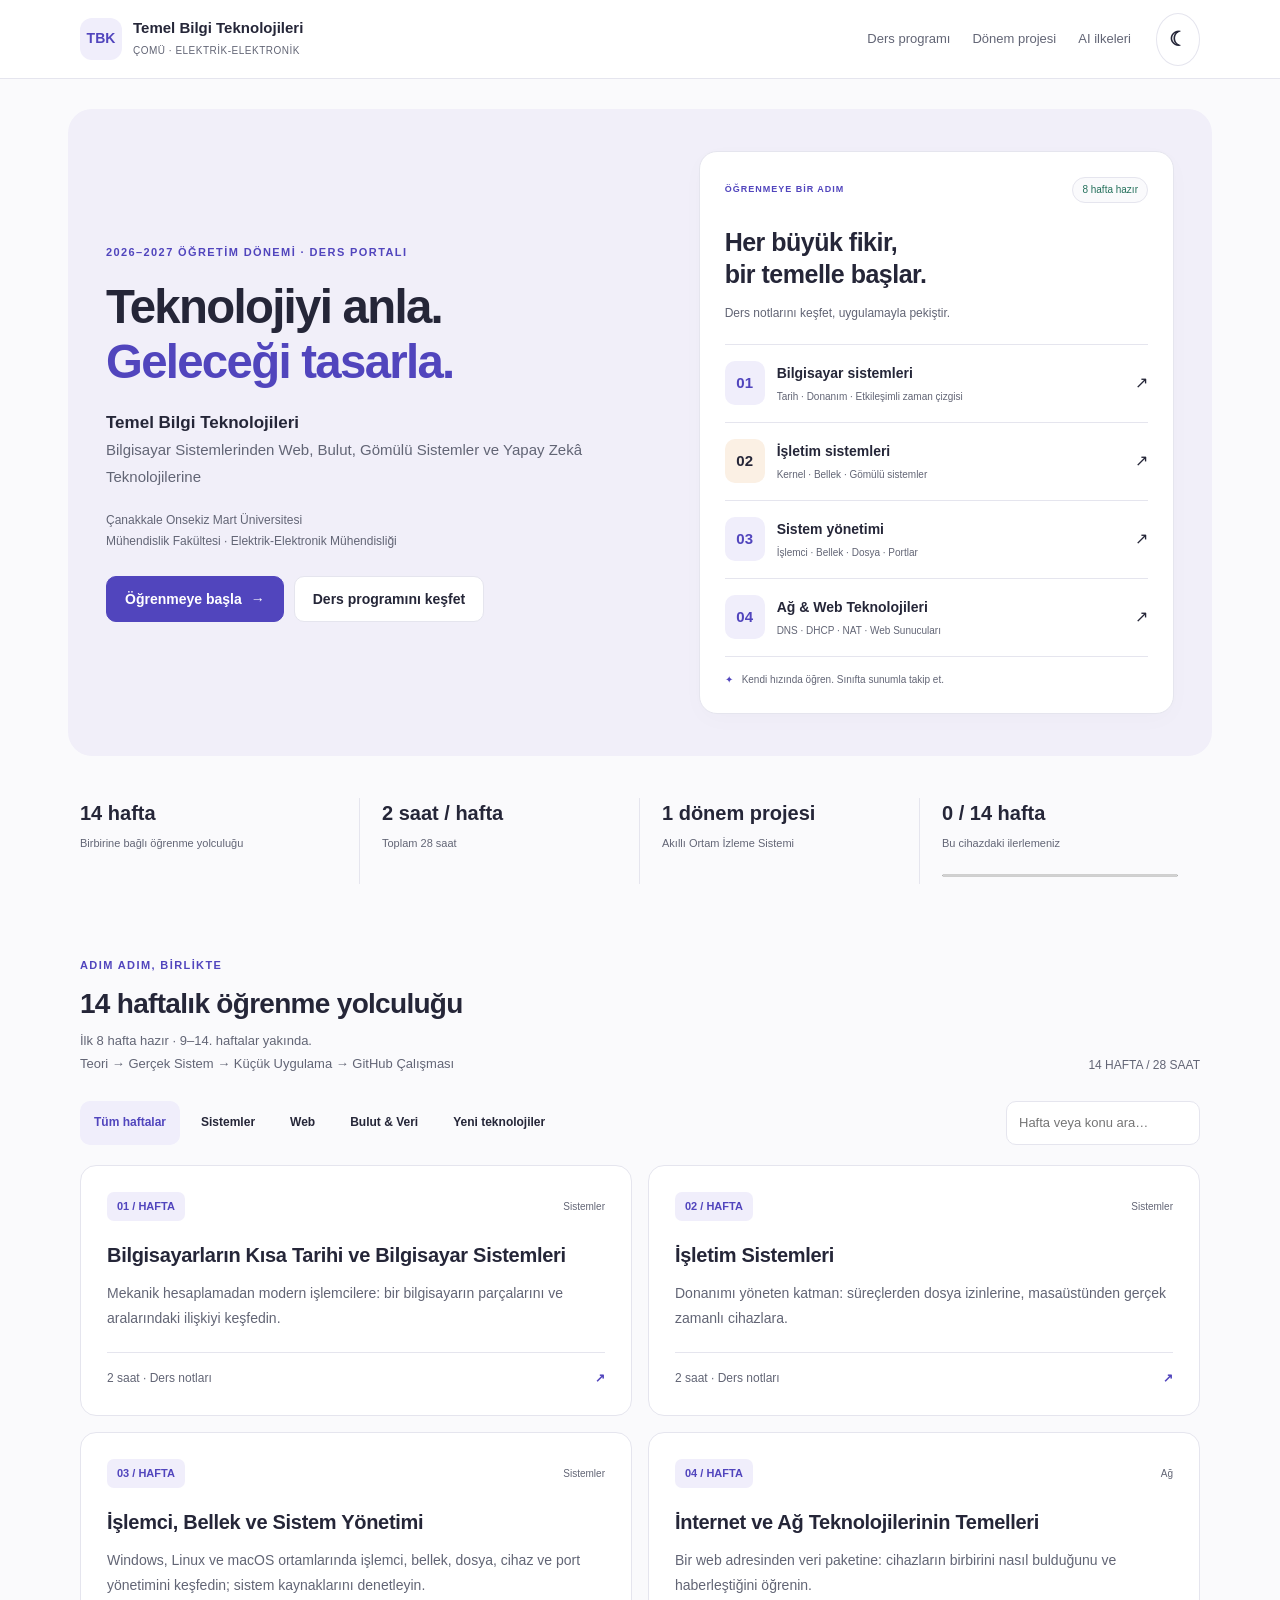
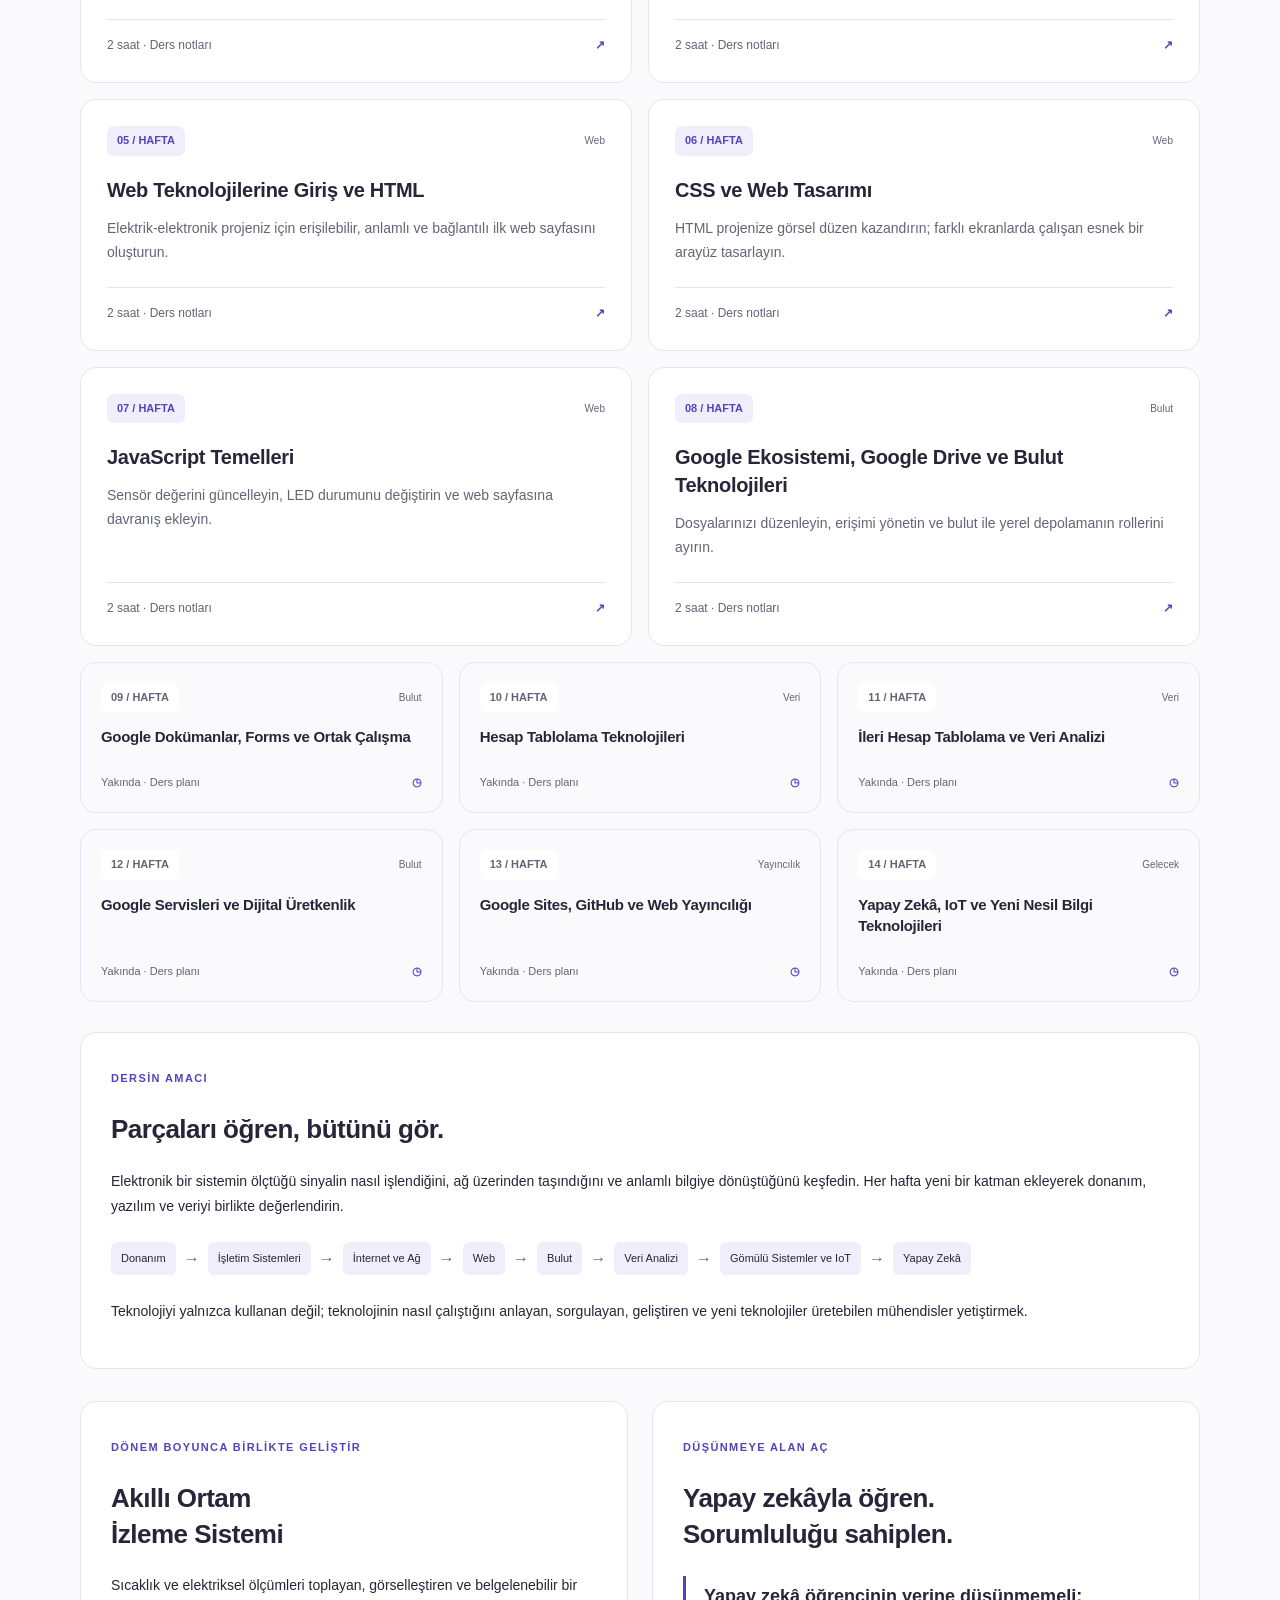
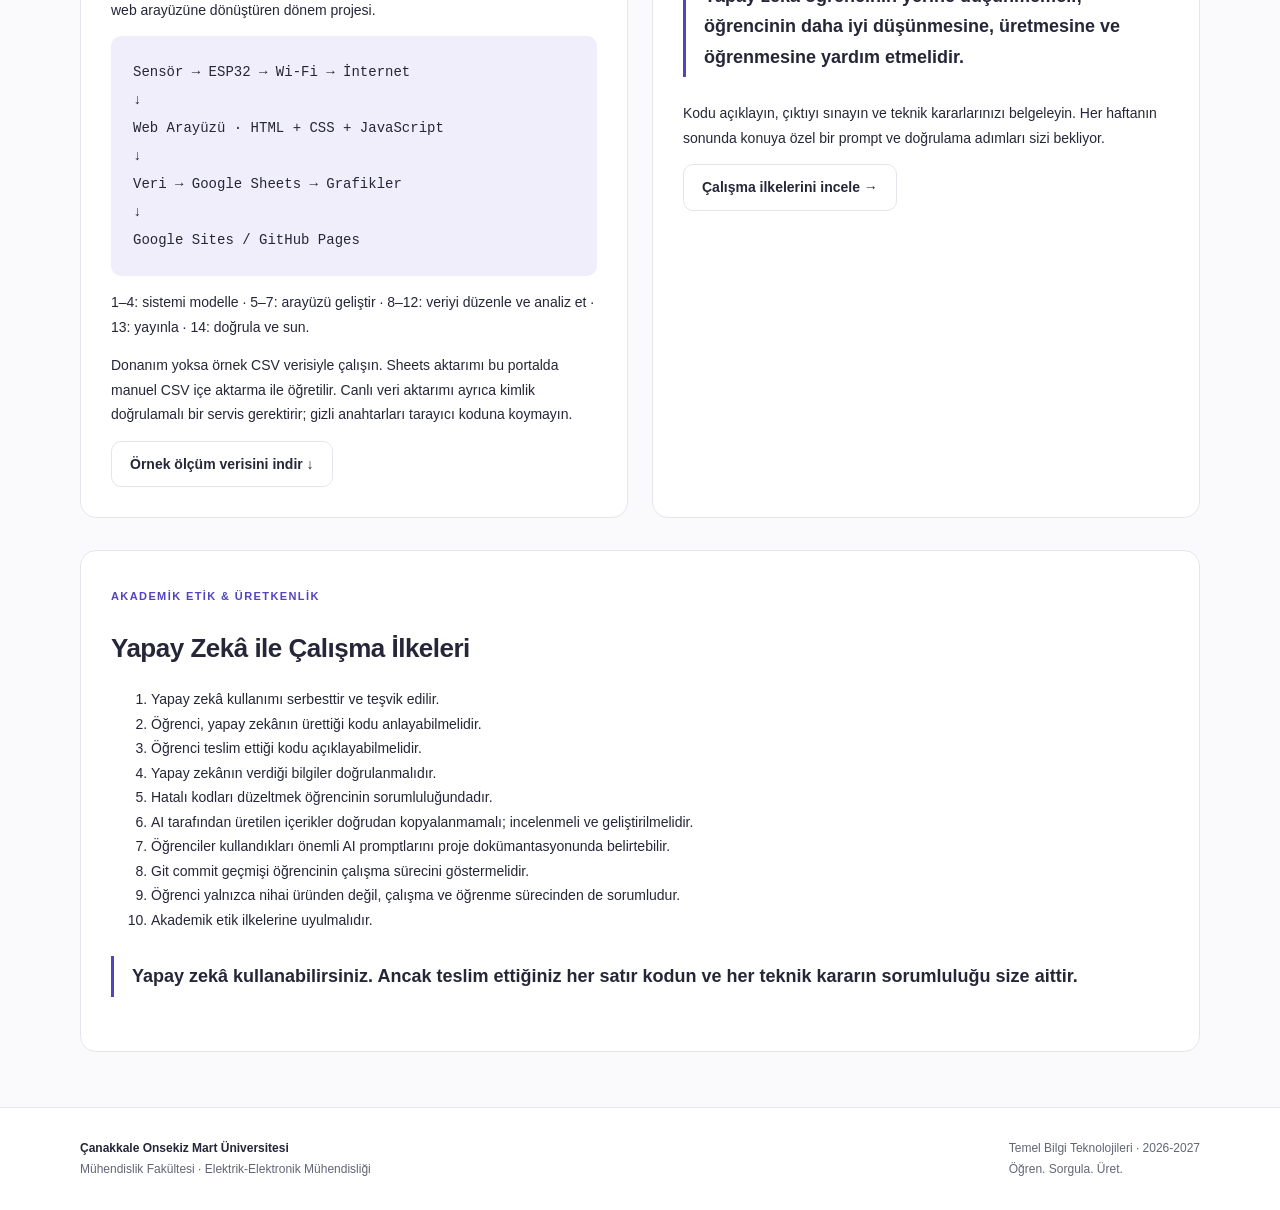
==== commit 92d02ac9: "feat(cloud): 8. haftayi ekle (Google Ekosistemi, Google Drive ve Bulut Teknolojileri)" ====
--- a/index.html
+++ b/index.html
@@ -1 +1 @@
-<!doctype html><html lang="tr"><head><meta charset="utf-8"><meta name="viewport" content="width=device-width, initial-scale=1"><title>Temel Bilgi Teknolojileri | TBK · ÇOMÜ</title><meta name="description" content="2026-2027 · 14 haftalık etkileşimli ders portalı. Bilgisayar sistemlerinden web, bulut, IoT ve yapay zekâya."><meta property="og:title" content="Temel Bilgi Teknolojileri"><meta property="og:description" content="2026-2027 · 14 haftalık etkileşimli ders portalı. Bilgisayar sistemlerinden web, bulut, IoT ve yapay zekâya."><meta property="og:type" content="website"><meta property="og:locale" content="tr_TR"><meta name="theme-color" content="#fafafc"><link rel="icon" href="assets/icons/favicon.svg" type="image/svg+xml"><script src="js/theme.js"></script><link rel="stylesheet" href="css/style.css"><link rel="stylesheet" href="css/presentation.css"><link rel="stylesheet" href="css/responsive.css"><script defer src="js/main.js"></script><script defer src="js/presentation.js"></script><script defer src="js/demos.js"></script></head><body><a class="skip" href="#main">İçeriğe geç</a><header class="topbar"><nav class="nav-inner" aria-label="Ana navigasyon"><a class="brand" href="index.html"><span class="brand-mark" aria-hidden="true">TBK</span><span><strong>Temel Bilgi Teknolojileri</strong><small>ÇOMÜ · ELEKTRİK-ELEKTRONİK</small></span></a><button class="menu-toggle" type="button" aria-expanded="false" aria-controls="primary-links" hidden>Menü <span aria-hidden="true">☰</span></button><div class="nav-links" id="primary-links"><a href="index.html#program">Ders programı</a><a href="index.html#proje">Dönem projesi</a><a href="index.html#ai">AI ilkeleri</a></div><button class="theme-toggle" type="button" aria-label="Temayı değiştir">☾</button></nav></header><main id="main" class="container"><section class="hero"><div><div class="eyebrow">2026–2027 ÖĞRETİM DÖNEMİ · DERS PORTALI</div><h1>Teknolojiyi anla.<br><span>Geleceği tasarla.</span></h1><p><strong>Temel Bilgi Teknolojileri</strong><br>Bilgisayar Sistemlerinden Web, Bulut, Gömülü Sistemler ve Yapay Zekâ Teknolojilerine</p><p class="university">Çanakkale Onsekiz Mart Üniversitesi<br>Mühendislik Fakültesi · Elektrik-Elektronik Mühendisliği</p><div class="actions"><a class="button primary" href="weeks/week01.html">Öğrenmeye başla <span aria-hidden="true">→</span></a><a class="button" href="#program">Ders programını keşfet</a></div></div><aside class="course-preview" aria-label="Hazır dersler"><div class="preview-heading"><span class="eyebrow">ÖĞRENMEYE BİR ADIM</span><span class="ready-badge">7 hafta hazır</span></div><h2>Her büyük fikir,<br>bir temelle başlar.</h2><p>Ders notlarını keşfet, uygulamayla pekiştir.</p><a class="preview-lesson" href="weeks/week01.html"><span class="preview-number">01</span><span><strong>Bilgisayar sistemleri</strong><small>Tarih · Donanım · Etkileşimli zaman çizgisi</small></span><span aria-hidden="true">↗</span></a><a class="preview-lesson" href="weeks/week02.html"><span class="preview-number">02</span><span><strong>İşletim sistemleri</strong><small>Kernel · Bellek · Gömülü sistemler</small></span><span aria-hidden="true">↗</span></a><a class="preview-lesson" href="weeks/week03.html"><span class="preview-number">03</span><span><strong>Sistem yönetimi</strong><small>İşlemci · Bellek · Dosya · Portlar</small></span><span aria-hidden="true">↗</span></a><a class="preview-lesson" href="weeks/week04.html"><span class="preview-number">04</span><span><strong>Ağ & Web Teknolojileri</strong><small>DNS · DHCP · NAT · Web Sunucuları</small></span><span aria-hidden="true">↗</span></a><div class="preview-note"><span aria-hidden="true">✦</span> Kendi hızında öğren. Sınıfta sunumla takip et.</div></aside></section><div class="stats"><div class="stat"><strong>14 hafta</strong><span>Birbirine bağlı öğrenme yolculuğu</span></div><div class="stat"><strong>2 saat / hafta</strong><span>Toplam 28 saat</span></div><div class="stat"><strong>1 dönem projesi</strong><span>Akıllı Ortam İzleme Sistemi</span></div><div class="stat"><strong id="completed-count">0 / 14 hafta</strong><span>Bu cihazdaki ilerlemeniz</span><progress id="course-progress" max="14" value="0" aria-label="Tamamlanan haftalar"></progress></div></div><section id="program"><div class="section-heading"><div><span class="eyebrow">ADIM ADIM, BİRLİKTE</span><h2>14 haftalık öğrenme yolculuğu</h2><p>İlk 7 hafta hazır · 8–14. haftalar yakında.<br>Teori → Gerçek Sistem → Küçük Uygulama → GitHub Çalışması</p></div><span class="label">14 HAFTA / 28 SAAT</span></div><div class="filters" aria-label="Hafta filtreleri"><button data-filter="all" aria-pressed="true">Tüm haftalar</button><button data-filter="systems" aria-pressed="false">Sistemler</button><button data-filter="web" aria-pressed="false">Web</button><button data-filter="cloud" aria-pressed="false">Bulut & Veri</button><button data-filter="future" aria-pressed="false">Yeni teknolojiler</button><label class="sr-only" for="week-search">Hafta veya konu ara</label><input class="search" id="week-search" type="search" placeholder="Hafta veya konu ara…"></div><span id="filter-status" class="sr-only" aria-live="polite"></span><div class="week-grid"><a class="week-card" data-week="1" data-category="systems" href="weeks/week01.html"><div class="card-top"><span class="week-number">01 / HAFTA</span><span class="tag">Sistemler</span></div><h3>Bilgisayarların Kısa Tarihi ve Bilgisayar Sistemleri</h3><p>Mekanik hesaplamadan modern işlemcilere: bir bilgisayarın parçalarını ve aralarındaki ilişkiyi keşfedin.</p><div class="card-bottom"><span class="card-status">2 saat · Ders notları</span><b aria-hidden="true">↗</b></div></a><a class="week-card" data-week="2" data-category="systems" href="weeks/week02.html"><div class="card-top"><span class="week-number">02 / HAFTA</span><span class="tag">Sistemler</span></div><h3>İşletim Sistemleri</h3><p>Donanımı yöneten katman: süreçlerden dosya izinlerine, masaüstünden gerçek zamanlı cihazlara.</p><div class="card-bottom"><span class="card-status">2 saat · Ders notları</span><b aria-hidden="true">↗</b></div></a><a class="week-card" data-week="3" data-category="systems" href="weeks/week03.html"><div class="card-top"><span class="week-number">03 / HAFTA</span><span class="tag">Sistemler</span></div><h3>İşlemci, Bellek ve Sistem Yönetimi</h3><p>Windows, Linux ve macOS ortamlarında işlemci, bellek, dosya, cihaz ve port yönetimini keşfedin; sistem kaynaklarını denetleyin.</p><div class="card-bottom"><span class="card-status">2 saat · Ders notları</span><b aria-hidden="true">↗</b></div></a><a class="week-card" data-week="4" data-category="systems" href="weeks/week04.html"><div class="card-top"><span class="week-number">04 / HAFTA</span><span class="tag">Ağ</span></div><h3>İnternet ve Ağ Teknolojilerinin Temelleri</h3><p>Bir web adresinden veri paketine: cihazların birbirini nasıl bulduğunu ve haberleştiğini öğrenin.</p><div class="card-bottom"><span class="card-status">2 saat · Ders notları</span><b aria-hidden="true">↗</b></div></a><a class="week-card" data-week="5" data-category="web" href="weeks/week05.html"><div class="card-top"><span class="week-number">05 / HAFTA</span><span class="tag">Web</span></div><h3>Web Teknolojilerine Giriş ve HTML</h3><p>Elektrik-elektronik projeniz için erişilebilir, anlamlı ve bağlantılı ilk web sayfasını oluşturun.</p><div class="card-bottom"><span class="card-status">2 saat · Ders notları</span><b aria-hidden="true">↗</b></div></a><a class="week-card" data-week="6" data-category="web" href="weeks/week06.html"><div class="card-top"><span class="week-number">06 / HAFTA</span><span class="tag">Web</span></div><h3>CSS ve Web Tasarımı</h3><p>HTML projenize görsel düzen kazandırın; farklı ekranlarda çalışan esnek bir arayüz tasarlayın.</p><div class="card-bottom"><span class="card-status">2 saat · Ders notları</span><b aria-hidden="true">↗</b></div></a><a class="week-card" data-week="7" data-category="web" href="weeks/week07.html"><div class="card-top"><span class="week-number">07 / HAFTA</span><span class="tag">Web</span></div><h3>JavaScript Temelleri</h3><p>Sensör değerini güncelleyin, LED durumunu değiştirin ve web sayfasına davranış ekleyin.</p><div class="card-bottom"><span class="card-status">2 saat · Ders notları</span><b aria-hidden="true">↗</b></div></a><div class="week-card" data-week="8" data-category="cloud" aria-disabled="true"><div class="card-top"><span class="week-number">08 / HAFTA</span><span class="tag">Bulut</span></div><h3>Google Ekosistemi, Google Drive ve Bulut Teknolojileri</h3><p>Dosyalarınızı düzenleyin, erişimi yönetin ve bulut ile yerel depolamanın rollerini ayırın.</p><div class="card-bottom"><span class="card-status">Yakında · Ders planı</span><b aria-hidden="true">◷</b></div></div><div class="week-card" data-week="9" data-category="cloud" aria-disabled="true"><div class="card-top"><span class="week-number">09 / HAFTA</span><span class="tag">Bulut</span></div><h3>Google Dokümanlar, Forms ve Ortak Çalışma</h3><p>Ortak bir deney raporu hazırlayın ve yapılandırılmış ölçüm verisini formla toplayın.</p><div class="card-bottom"><span class="card-status">Yakında · Ders planı</span><b aria-hidden="true">◷</b></div></div><div class="week-card" data-week="10" data-category="cloud" aria-disabled="true"><div class="card-top"><span class="week-number">10 / HAFTA</span><span class="tag">Veri</span></div><h3>Hesap Tablolama Teknolojileri</h3><p>Hücrelerden formüllere: gerilim, akım, güç ve enerji hesabını güvenilir bir tabloya dönüştürün.</p><div class="card-bottom"><span class="card-status">Yakında · Ders planı</span><b aria-hidden="true">◷</b></div></div><div class="week-card" data-week="11" data-category="cloud" aria-disabled="true"><div class="card-top"><span class="week-number">11 / HAFTA</span><span class="tag">Veri</span></div><h3>İleri Hesap Tablolama ve Veri Analizi</h3><p>Ölçüm verisini temizleyin, koşullu hesaplayın ve doğru grafiklerle yorumlayın.</p><div class="card-bottom"><span class="card-status">Yakında · Ders planı</span><b aria-hidden="true">◷</b></div></div><div class="week-card" data-week="12" data-category="cloud" aria-disabled="true"><div class="card-top"><span class="week-number">12 / HAFTA</span><span class="tag">Bulut</span></div><h3>Google Servisleri ve Dijital Üretkenlik</h3><p>Akademik bir çalışmanın iletişim, planlama, kaynak araştırması ve raporlama akışını birleştirin.</p><div class="card-bottom"><span class="card-status">Yakında · Ders planı</span><b aria-hidden="true">◷</b></div></div><div class="week-card" data-week="13" data-category="web" aria-disabled="true"><div class="card-top"><span class="week-number">13 / HAFTA</span><span class="tag">Yayıncılık</span></div><h3>Google Sites, GitHub ve Web Yayıncılığı</h3><p>Projenizi belgeleyin, sürümleyin ve GitHub Pages ile erişilebilir bir web sitesine dönüştürün.</p><div class="card-bottom"><span class="card-status">Yakında · Ders planı</span><b aria-hidden="true">◷</b></div></div><div class="week-card" data-week="14" data-category="future" aria-disabled="true"><div class="card-top"><span class="week-number">14 / HAFTA</span><span class="tag">Gelecek</span></div><h3>Yapay Zekâ, IoT ve Yeni Nesil Bilgi Teknolojileri</h3><p>Dönemin parçalarını birleştirin; yapay zekâyı bilinçli kullanarak ölçümden karara uzanan bir sistem tasarlayın.</p><div class="card-bottom"><span class="card-status">Yakında · Ders planı</span><b aria-hidden="true">◷</b></div></div></div><p class="empty" id="empty-results" hidden>Eşleşen hafta yok. Başka bir konu arayın.</p></section><section class="panel" id="yaklasim"><span class="eyebrow">DERSİN AMACI</span><h2>Parçaları öğren, bütünü gör.</h2><p>Elektronik bir sistemin ölçtüğü sinyalin nasıl işlendiğini, ağ üzerinden taşındığını ve anlamlı bilgiye dönüştüğünü keşfedin. Her hafta yeni bir katman ekleyerek donanım, yazılım ve veriyi birlikte değerlendirin.</p><div class="learning-path"><span>Donanım</span><i aria-hidden="true">→</i><span>İşletim Sistemleri</span><i aria-hidden="true">→</i><span>İnternet ve Ağ</span><i aria-hidden="true">→</i><span>Web</span><i aria-hidden="true">→</i><span>Bulut</span><i aria-hidden="true">→</i><span>Veri Analizi</span><i aria-hidden="true">→</i><span>Gömülü Sistemler ve IoT</span><i aria-hidden="true">→</i><span>Yapay Zekâ</span></div><p>Teknolojiyi yalnızca kullanan değil; teknolojinin nasıl çalıştığını anlayan, sorgulayan, geliştiren ve yeni teknolojiler üretebilen mühendisler yetiştirmek.</p></section><div class="feature-grid"><section class="panel" id="proje"><span class="eyebrow">DÖNEM BOYUNCA BİRLİKTE GELİŞTİR</span><h2>Akıllı Ortam<br>İzleme Sistemi</h2><p>Sıcaklık ve elektriksel ölçümleri toplayan, görselleştiren ve belgelenebilir bir web arayüzüne dönüştüren dönem projesi.</p><div class="diagram">Sensör → ESP32 → Wi-Fi → İnternet<br>↓<br>Web Arayüzü · HTML + CSS + JavaScript<br>↓<br>Veri → Google Sheets → Grafikler<br>↓<br>Google Sites / GitHub Pages</div><p>1–4: sistemi modelle · 5–7: arayüzü geliştir · 8–12: veriyi düzenle ve analiz et · 13: yayınla · 14: doğrula ve sun.</p><p>Donanım yoksa örnek CSV verisiyle çalışın. Sheets aktarımı bu portalda manuel CSV içe aktarma ile öğretilir. Canlı veri aktarımı ayrıca kimlik doğrulamalı bir servis gerektirir; gizli anahtarları tarayıcı koduna koymayın.</p><a class="button" href="assets/data/olcumler.csv" download>Örnek ölçüm verisini indir ↓</a></section><section class="panel"><span class="eyebrow">DÜŞÜNMEYE ALAN AÇ</span><h2>Yapay zekâyla öğren.<br>Sorumluluğu sahiplen.</h2><blockquote class="quote">Yapay zekâ öğrencinin yerine düşünmemeli; öğrencinin daha iyi düşünmesine, üretmesine ve öğrenmesine yardım etmelidir.</blockquote><p>Kodu açıklayın, çıktıyı sınayın ve teknik kararlarınızı belgeleyin. Her haftanın sonunda konuya özel bir prompt ve doğrulama adımları sizi bekliyor.</p><a class="button" href="#ai">Çalışma ilkelerini incele →</a></section></div><section class="panel" id="ai"><span class="eyebrow">AKADEMİK ETİK & ÜRETKENLİK</span><h2>Yapay Zekâ ile Çalışma İlkeleri</h2><ol><li>Yapay zekâ kullanımı serbesttir ve teşvik edilir.</li><li>Öğrenci, yapay zekânın ürettiği kodu anlayabilmelidir.</li><li>Öğrenci teslim ettiği kodu açıklayabilmelidir.</li><li>Yapay zekânın verdiği bilgiler doğrulanmalıdır.</li><li>Hatalı kodları düzeltmek öğrencinin sorumluluğundadır.</li><li>AI tarafından üretilen içerikler doğrudan kopyalanmamalı; incelenmeli ve geliştirilmelidir.</li><li>Öğrenciler kullandıkları önemli AI promptlarını proje dokümantasyonunda belirtebilir.</li><li>Git commit geçmişi öğrencinin çalışma sürecini göstermelidir.</li><li>Öğrenci yalnızca nihai üründen değil, çalışma ve öğrenme sürecinden de sorumludur.</li><li>Akademik etik ilkelerine uyulmalıdır.</li></ol><blockquote class="quote">Yapay zekâ kullanabilirsiniz. Ancak teslim ettiğiniz her satır kodun ve her teknik kararın sorumluluğu size aittir.</blockquote></section></main><footer class="footer"><div class="container"><div><strong>Çanakkale Onsekiz Mart Üniversitesi</strong><br>Mühendislik Fakültesi · Elektrik-Elektronik Mühendisliği</div><div>Temel Bilgi Teknolojileri · 2026-2027<br>Öğren. Sorgula. Üret.</div></div></footer></body></html>+<!doctype html><html lang="tr"><head><meta charset="utf-8"><meta name="viewport" content="width=device-width, initial-scale=1"><title>Temel Bilgi Teknolojileri | TBK · ÇOMÜ</title><meta name="description" content="2026-2027 · 14 haftalık etkileşimli ders portalı. Bilgisayar sistemlerinden web, bulut, IoT ve yapay zekâya."><meta property="og:title" content="Temel Bilgi Teknolojileri"><meta property="og:description" content="2026-2027 · 14 haftalık etkileşimli ders portalı. Bilgisayar sistemlerinden web, bulut, IoT ve yapay zekâya."><meta property="og:type" content="website"><meta property="og:locale" content="tr_TR"><meta name="theme-color" content="#fafafc"><link rel="icon" href="assets/icons/favicon.svg" type="image/svg+xml"><script src="js/theme.js"></script><link rel="stylesheet" href="css/style.css"><link rel="stylesheet" href="css/presentation.css"><link rel="stylesheet" href="css/responsive.css"><script defer src="js/main.js"></script><script defer src="js/presentation.js"></script><script defer src="js/demos.js"></script></head><body><a class="skip" href="#main">İçeriğe geç</a><header class="topbar"><nav class="nav-inner" aria-label="Ana navigasyon"><a class="brand" href="index.html"><span class="brand-mark" aria-hidden="true">TBK</span><span><strong>Temel Bilgi Teknolojileri</strong><small>ÇOMÜ · ELEKTRİK-ELEKTRONİK</small></span></a><button class="menu-toggle" type="button" aria-expanded="false" aria-controls="primary-links" hidden>Menü <span aria-hidden="true">☰</span></button><div class="nav-links" id="primary-links"><a href="index.html#program">Ders programı</a><a href="index.html#proje">Dönem projesi</a><a href="index.html#ai">AI ilkeleri</a></div><button class="theme-toggle" type="button" aria-label="Temayı değiştir">☾</button></nav></header><main id="main" class="container"><section class="hero"><div><div class="eyebrow">2026–2027 ÖĞRETİM DÖNEMİ · DERS PORTALI</div><h1>Teknolojiyi anla.<br><span>Geleceği tasarla.</span></h1><p><strong>Temel Bilgi Teknolojileri</strong><br>Bilgisayar Sistemlerinden Web, Bulut, Gömülü Sistemler ve Yapay Zekâ Teknolojilerine</p><p class="university">Çanakkale Onsekiz Mart Üniversitesi<br>Mühendislik Fakültesi · Elektrik-Elektronik Mühendisliği</p><div class="actions"><a class="button primary" href="weeks/week01.html">Öğrenmeye başla <span aria-hidden="true">→</span></a><a class="button" href="#program">Ders programını keşfet</a></div></div><aside class="course-preview" aria-label="Hazır dersler"><div class="preview-heading"><span class="eyebrow">ÖĞRENMEYE BİR ADIM</span><span class="ready-badge">8 hafta hazır</span></div><h2>Her büyük fikir,<br>bir temelle başlar.</h2><p>Ders notlarını keşfet, uygulamayla pekiştir.</p><a class="preview-lesson" href="weeks/week01.html"><span class="preview-number">01</span><span><strong>Bilgisayar sistemleri</strong><small>Tarih · Donanım · Etkileşimli zaman çizgisi</small></span><span aria-hidden="true">↗</span></a><a class="preview-lesson" href="weeks/week02.html"><span class="preview-number">02</span><span><strong>İşletim sistemleri</strong><small>Kernel · Bellek · Gömülü sistemler</small></span><span aria-hidden="true">↗</span></a><a class="preview-lesson" href="weeks/week03.html"><span class="preview-number">03</span><span><strong>Sistem yönetimi</strong><small>İşlemci · Bellek · Dosya · Portlar</small></span><span aria-hidden="true">↗</span></a><a class="preview-lesson" href="weeks/week04.html"><span class="preview-number">04</span><span><strong>Ağ & Web Teknolojileri</strong><small>DNS · DHCP · NAT · Web Sunucuları</small></span><span aria-hidden="true">↗</span></a><div class="preview-note"><span aria-hidden="true">✦</span> Kendi hızında öğren. Sınıfta sunumla takip et.</div></aside></section><div class="stats"><div class="stat"><strong>14 hafta</strong><span>Birbirine bağlı öğrenme yolculuğu</span></div><div class="stat"><strong>2 saat / hafta</strong><span>Toplam 28 saat</span></div><div class="stat"><strong>1 dönem projesi</strong><span>Akıllı Ortam İzleme Sistemi</span></div><div class="stat"><strong id="completed-count">0 / 14 hafta</strong><span>Bu cihazdaki ilerlemeniz</span><progress id="course-progress" max="14" value="0" aria-label="Tamamlanan haftalar"></progress></div></div><section id="program"><div class="section-heading"><div><span class="eyebrow">ADIM ADIM, BİRLİKTE</span><h2>14 haftalık öğrenme yolculuğu</h2><p>İlk 8 hafta hazır · 9–14. haftalar yakında.<br>Teori → Gerçek Sistem → Küçük Uygulama → GitHub Çalışması</p></div><span class="label">14 HAFTA / 28 SAAT</span></div><div class="filters" aria-label="Hafta filtreleri"><button data-filter="all" aria-pressed="true">Tüm haftalar</button><button data-filter="systems" aria-pressed="false">Sistemler</button><button data-filter="web" aria-pressed="false">Web</button><button data-filter="cloud" aria-pressed="false">Bulut & Veri</button><button data-filter="future" aria-pressed="false">Yeni teknolojiler</button><label class="sr-only" for="week-search">Hafta veya konu ara</label><input class="search" id="week-search" type="search" placeholder="Hafta veya konu ara…"></div><span id="filter-status" class="sr-only" aria-live="polite"></span><div class="week-grid"><a class="week-card" data-week="1" data-category="systems" href="weeks/week01.html"><div class="card-top"><span class="week-number">01 / HAFTA</span><span class="tag">Sistemler</span></div><h3>Bilgisayarların Kısa Tarihi ve Bilgisayar Sistemleri</h3><p>Mekanik hesaplamadan modern işlemcilere: bir bilgisayarın parçalarını ve aralarındaki ilişkiyi keşfedin.</p><div class="card-bottom"><span class="card-status">2 saat · Ders notları</span><b aria-hidden="true">↗</b></div></a><a class="week-card" data-week="2" data-category="systems" href="weeks/week02.html"><div class="card-top"><span class="week-number">02 / HAFTA</span><span class="tag">Sistemler</span></div><h3>İşletim Sistemleri</h3><p>Donanımı yöneten katman: süreçlerden dosya izinlerine, masaüstünden gerçek zamanlı cihazlara.</p><div class="card-bottom"><span class="card-status">2 saat · Ders notları</span><b aria-hidden="true">↗</b></div></a><a class="week-card" data-week="3" data-category="systems" href="weeks/week03.html"><div class="card-top"><span class="week-number">03 / HAFTA</span><span class="tag">Sistemler</span></div><h3>İşlemci, Bellek ve Sistem Yönetimi</h3><p>Windows, Linux ve macOS ortamlarında işlemci, bellek, dosya, cihaz ve port yönetimini keşfedin; sistem kaynaklarını denetleyin.</p><div class="card-bottom"><span class="card-status">2 saat · Ders notları</span><b aria-hidden="true">↗</b></div></a><a class="week-card" data-week="4" data-category="systems" href="weeks/week04.html"><div class="card-top"><span class="week-number">04 / HAFTA</span><span class="tag">Ağ</span></div><h3>İnternet ve Ağ Teknolojilerinin Temelleri</h3><p>Bir web adresinden veri paketine: cihazların birbirini nasıl bulduğunu ve haberleştiğini öğrenin.</p><div class="card-bottom"><span class="card-status">2 saat · Ders notları</span><b aria-hidden="true">↗</b></div></a><a class="week-card" data-week="5" data-category="web" href="weeks/week05.html"><div class="card-top"><span class="week-number">05 / HAFTA</span><span class="tag">Web</span></div><h3>Web Teknolojilerine Giriş ve HTML</h3><p>Elektrik-elektronik projeniz için erişilebilir, anlamlı ve bağlantılı ilk web sayfasını oluşturun.</p><div class="card-bottom"><span class="card-status">2 saat · Ders notları</span><b aria-hidden="true">↗</b></div></a><a class="week-card" data-week="6" data-category="web" href="weeks/week06.html"><div class="card-top"><span class="week-number">06 / HAFTA</span><span class="tag">Web</span></div><h3>CSS ve Web Tasarımı</h3><p>HTML projenize görsel düzen kazandırın; farklı ekranlarda çalışan esnek bir arayüz tasarlayın.</p><div class="card-bottom"><span class="card-status">2 saat · Ders notları</span><b aria-hidden="true">↗</b></div></a><a class="week-card" data-week="7" data-category="web" href="weeks/week07.html"><div class="card-top"><span class="week-number">07 / HAFTA</span><span class="tag">Web</span></div><h3>JavaScript Temelleri</h3><p>Sensör değerini güncelleyin, LED durumunu değiştirin ve web sayfasına davranış ekleyin.</p><div class="card-bottom"><span class="card-status">2 saat · Ders notları</span><b aria-hidden="true">↗</b></div></a><a class="week-card" data-week="8" data-category="cloud" href="weeks/week08.html"><div class="card-top"><span class="week-number">08 / HAFTA</span><span class="tag">Bulut</span></div><h3>Google Ekosistemi, Google Drive ve Bulut Teknolojileri</h3><p>Dosyalarınızı düzenleyin, erişimi yönetin ve bulut ile yerel depolamanın rollerini ayırın.</p><div class="card-bottom"><span class="card-status">2 saat · Ders notları</span><b aria-hidden="true">↗</b></div></a><div class="week-card" data-week="9" data-category="cloud" aria-disabled="true"><div class="card-top"><span class="week-number">09 / HAFTA</span><span class="tag">Bulut</span></div><h3>Google Dokümanlar, Forms ve Ortak Çalışma</h3><p>Ortak bir deney raporu hazırlayın ve yapılandırılmış ölçüm verisini formla toplayın.</p><div class="card-bottom"><span class="card-status">Yakında · Ders planı</span><b aria-hidden="true">◷</b></div></div><div class="week-card" data-week="10" data-category="cloud" aria-disabled="true"><div class="card-top"><span class="week-number">10 / HAFTA</span><span class="tag">Veri</span></div><h3>Hesap Tablolama Teknolojileri</h3><p>Hücrelerden formüllere: gerilim, akım, güç ve enerji hesabını güvenilir bir tabloya dönüştürün.</p><div class="card-bottom"><span class="card-status">Yakında · Ders planı</span><b aria-hidden="true">◷</b></div></div><div class="week-card" data-week="11" data-category="cloud" aria-disabled="true"><div class="card-top"><span class="week-number">11 / HAFTA</span><span class="tag">Veri</span></div><h3>İleri Hesap Tablolama ve Veri Analizi</h3><p>Ölçüm verisini temizleyin, koşullu hesaplayın ve doğru grafiklerle yorumlayın.</p><div class="card-bottom"><span class="card-status">Yakında · Ders planı</span><b aria-hidden="true">◷</b></div></div><div class="week-card" data-week="12" data-category="cloud" aria-disabled="true"><div class="card-top"><span class="week-number">12 / HAFTA</span><span class="tag">Bulut</span></div><h3>Google Servisleri ve Dijital Üretkenlik</h3><p>Akademik bir çalışmanın iletişim, planlama, kaynak araştırması ve raporlama akışını birleştirin.</p><div class="card-bottom"><span class="card-status">Yakında · Ders planı</span><b aria-hidden="true">◷</b></div></div><div class="week-card" data-week="13" data-category="web" aria-disabled="true"><div class="card-top"><span class="week-number">13 / HAFTA</span><span class="tag">Yayıncılık</span></div><h3>Google Sites, GitHub ve Web Yayıncılığı</h3><p>Projenizi belgeleyin, sürümleyin ve GitHub Pages ile erişilebilir bir web sitesine dönüştürün.</p><div class="card-bottom"><span class="card-status">Yakında · Ders planı</span><b aria-hidden="true">◷</b></div></div><div class="week-card" data-week="14" data-category="future" aria-disabled="true"><div class="card-top"><span class="week-number">14 / HAFTA</span><span class="tag">Gelecek</span></div><h3>Yapay Zekâ, IoT ve Yeni Nesil Bilgi Teknolojileri</h3><p>Dönemin parçalarını birleştirin; yapay zekâyı bilinçli kullanarak ölçümden karara uzanan bir sistem tasarlayın.</p><div class="card-bottom"><span class="card-status">Yakında · Ders planı</span><b aria-hidden="true">◷</b></div></div></div><p class="empty" id="empty-results" hidden>Eşleşen hafta yok. Başka bir konu arayın.</p></section><section class="panel" id="yaklasim"><span class="eyebrow">DERSİN AMACI</span><h2>Parçaları öğren, bütünü gör.</h2><p>Elektronik bir sistemin ölçtüğü sinyalin nasıl işlendiğini, ağ üzerinden taşındığını ve anlamlı bilgiye dönüştüğünü keşfedin. Her hafta yeni bir katman ekleyerek donanım, yazılım ve veriyi birlikte değerlendirin.</p><div class="learning-path"><span>Donanım</span><i aria-hidden="true">→</i><span>İşletim Sistemleri</span><i aria-hidden="true">→</i><span>İnternet ve Ağ</span><i aria-hidden="true">→</i><span>Web</span><i aria-hidden="true">→</i><span>Bulut</span><i aria-hidden="true">→</i><span>Veri Analizi</span><i aria-hidden="true">→</i><span>Gömülü Sistemler ve IoT</span><i aria-hidden="true">→</i><span>Yapay Zekâ</span></div><p>Teknolojiyi yalnızca kullanan değil; teknolojinin nasıl çalıştığını anlayan, sorgulayan, geliştiren ve yeni teknolojiler üretebilen mühendisler yetiştirmek.</p></section><div class="feature-grid"><section class="panel" id="proje"><span class="eyebrow">DÖNEM BOYUNCA BİRLİKTE GELİŞTİR</span><h2>Akıllı Ortam<br>İzleme Sistemi</h2><p>Sıcaklık ve elektriksel ölçümleri toplayan, görselleştiren ve belgelenebilir bir web arayüzüne dönüştüren dönem projesi.</p><div class="diagram">Sensör → ESP32 → Wi-Fi → İnternet<br>↓<br>Web Arayüzü · HTML + CSS + JavaScript<br>↓<br>Veri → Google Sheets → Grafikler<br>↓<br>Google Sites / GitHub Pages</div><p>1–4: sistemi modelle · 5–7: arayüzü geliştir · 8–12: veriyi düzenle ve analiz et · 13: yayınla · 14: doğrula ve sun.</p><p>Donanım yoksa örnek CSV verisiyle çalışın. Sheets aktarımı bu portalda manuel CSV içe aktarma ile öğretilir. Canlı veri aktarımı ayrıca kimlik doğrulamalı bir servis gerektirir; gizli anahtarları tarayıcı koduna koymayın.</p><a class="button" href="assets/data/olcumler.csv" download>Örnek ölçüm verisini indir ↓</a></section><section class="panel"><span class="eyebrow">DÜŞÜNMEYE ALAN AÇ</span><h2>Yapay zekâyla öğren.<br>Sorumluluğu sahiplen.</h2><blockquote class="quote">Yapay zekâ öğrencinin yerine düşünmemeli; öğrencinin daha iyi düşünmesine, üretmesine ve öğrenmesine yardım etmelidir.</blockquote><p>Kodu açıklayın, çıktıyı sınayın ve teknik kararlarınızı belgeleyin. Her haftanın sonunda konuya özel bir prompt ve doğrulama adımları sizi bekliyor.</p><a class="button" href="#ai">Çalışma ilkelerini incele →</a></section></div><section class="panel" id="ai"><span class="eyebrow">AKADEMİK ETİK & ÜRETKENLİK</span><h2>Yapay Zekâ ile Çalışma İlkeleri</h2><ol><li>Yapay zekâ kullanımı serbesttir ve teşvik edilir.</li><li>Öğrenci, yapay zekânın ürettiği kodu anlayabilmelidir.</li><li>Öğrenci teslim ettiği kodu açıklayabilmelidir.</li><li>Yapay zekânın verdiği bilgiler doğrulanmalıdır.</li><li>Hatalı kodları düzeltmek öğrencinin sorumluluğundadır.</li><li>AI tarafından üretilen içerikler doğrudan kopyalanmamalı; incelenmeli ve geliştirilmelidir.</li><li>Öğrenciler kullandıkları önemli AI promptlarını proje dokümantasyonunda belirtebilir.</li><li>Git commit geçmişi öğrencinin çalışma sürecini göstermelidir.</li><li>Öğrenci yalnızca nihai üründen değil, çalışma ve öğrenme sürecinden de sorumludur.</li><li>Akademik etik ilkelerine uyulmalıdır.</li></ol><blockquote class="quote">Yapay zekâ kullanabilirsiniz. Ancak teslim ettiğiniz her satır kodun ve her teknik kararın sorumluluğu size aittir.</blockquote></section></main><footer class="footer"><div class="container"><div><strong>Çanakkale Onsekiz Mart Üniversitesi</strong><br>Mühendislik Fakültesi · Elektrik-Elektronik Mühendisliği</div><div>Temel Bilgi Teknolojileri · 2026-2027<br>Öğren. Sorgula. Üret.</div></div></footer></body></html>
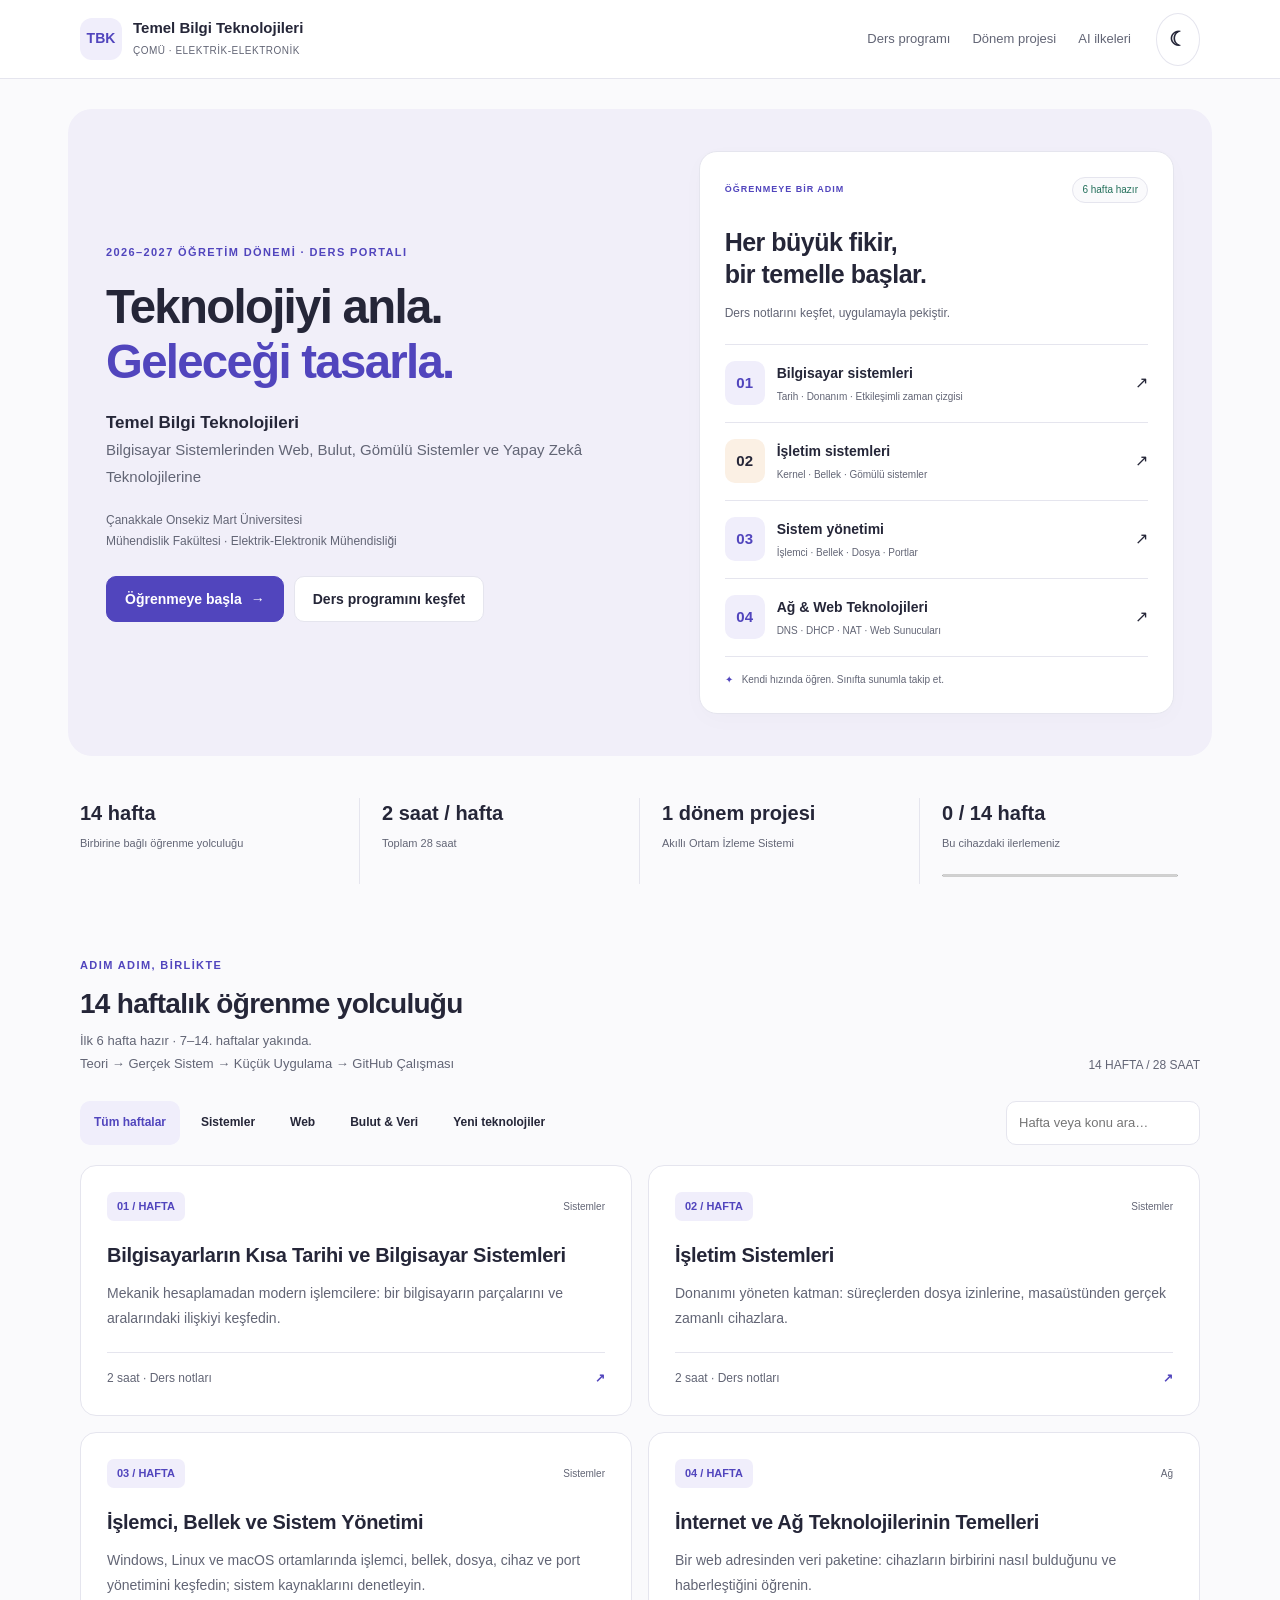
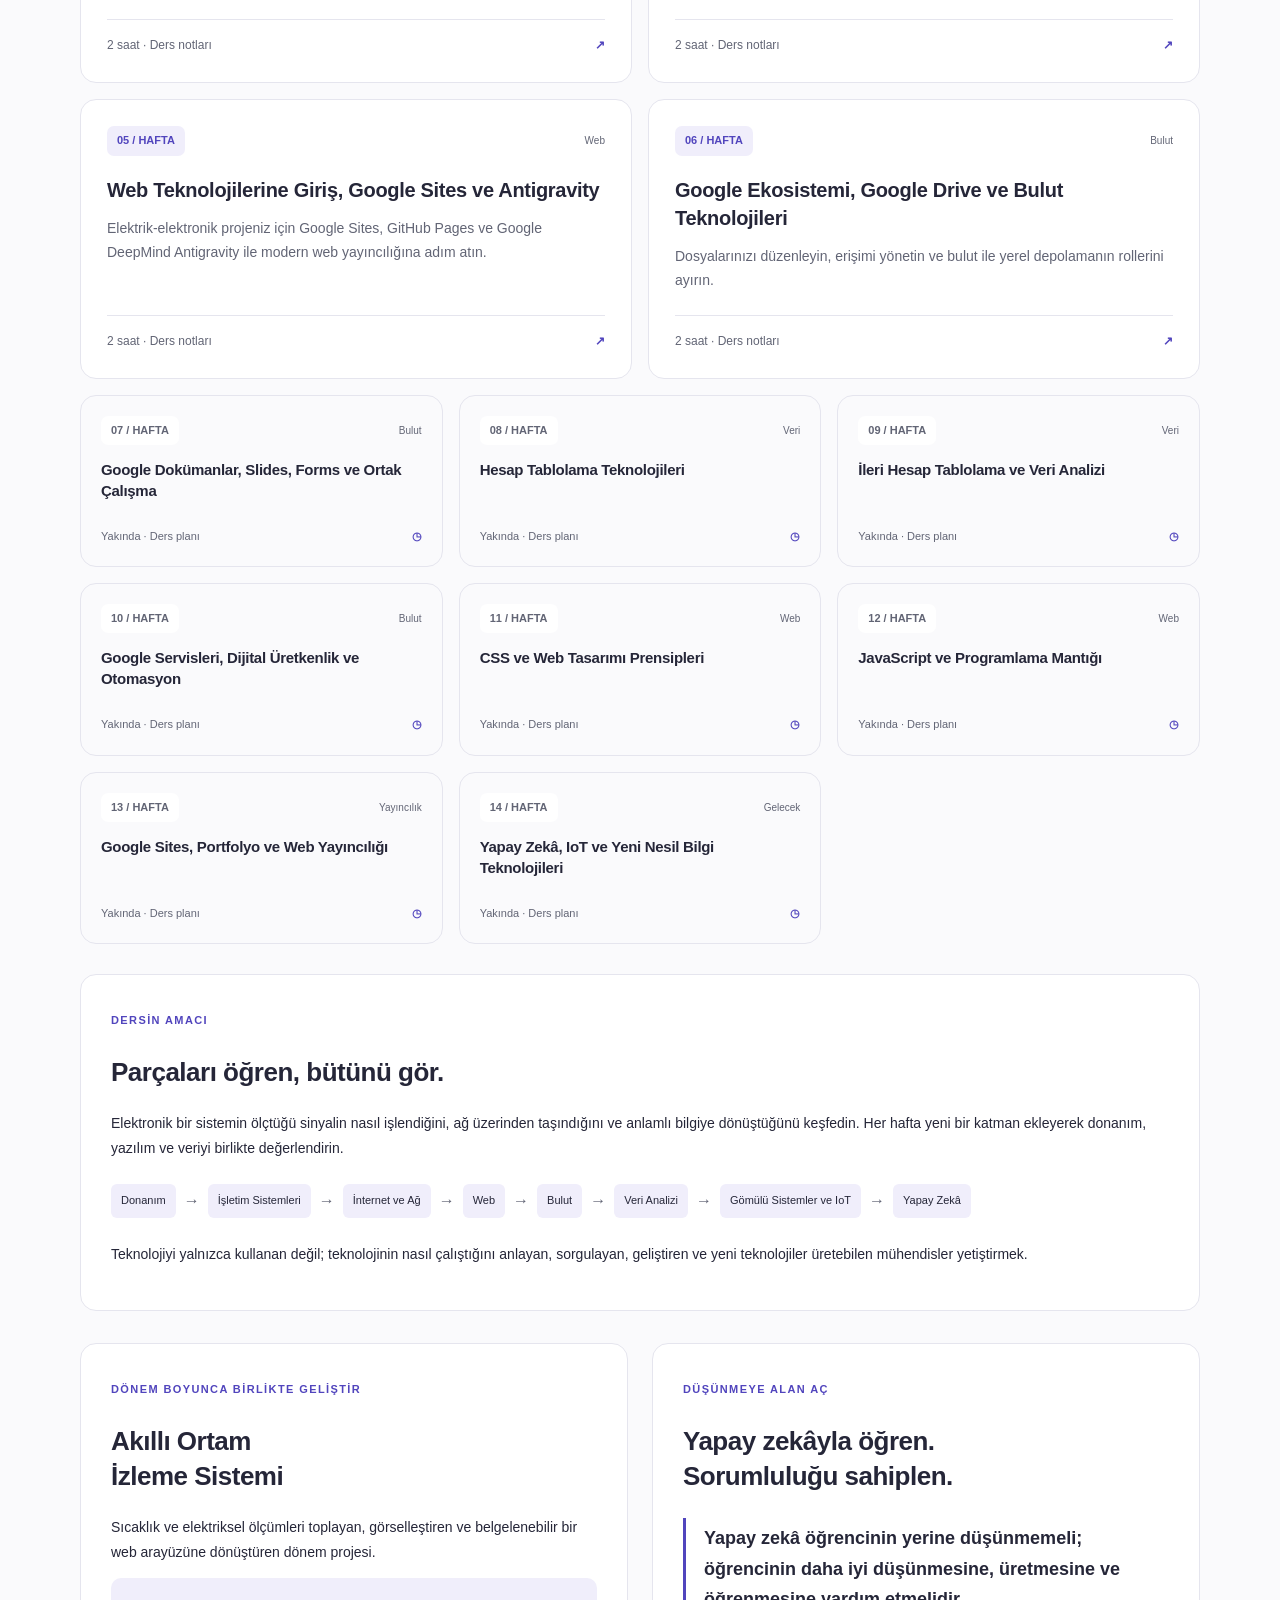
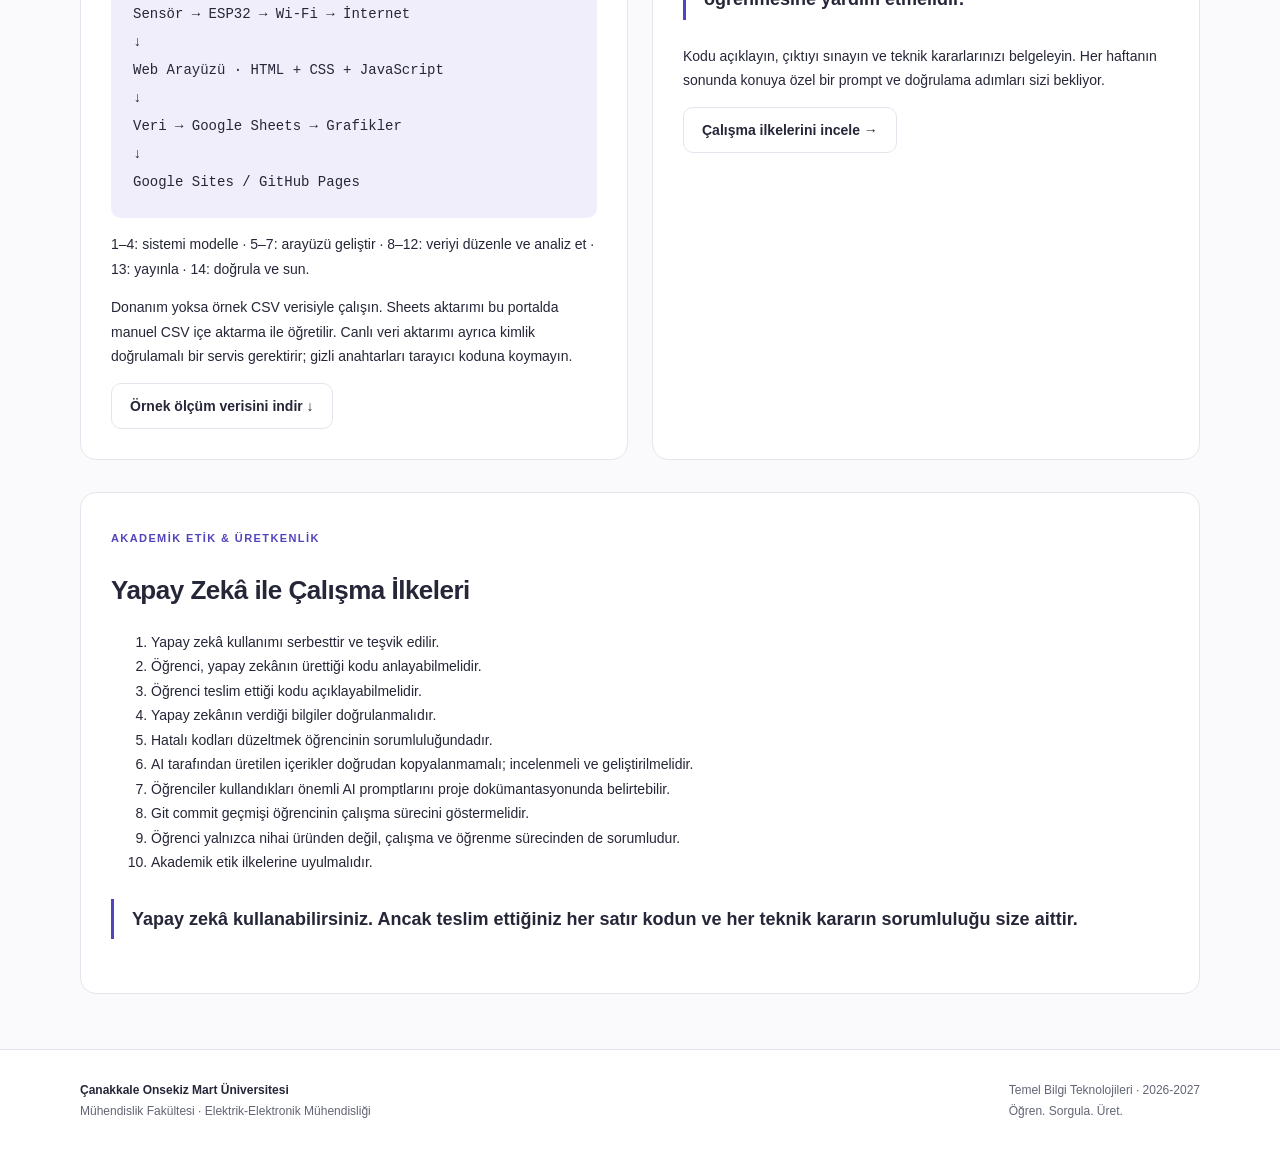
==== commit fcf66a6b: "Ders mufredati yeniden yapilandirildi: Google Ekosistemi 6. haftaya alindi, web-css sona kaydirildi" ====
--- a/index.html
+++ b/index.html
@@ -1 +1 @@
-<!doctype html><html lang="tr"><head><meta charset="utf-8"><meta name="viewport" content="width=device-width, initial-scale=1"><title>Temel Bilgi Teknolojileri | TBK · ÇOMÜ</title><meta name="description" content="2026-2027 · 14 haftalık etkileşimli ders portalı. Bilgisayar sistemlerinden web, bulut, IoT ve yapay zekâya."><meta property="og:title" content="Temel Bilgi Teknolojileri"><meta property="og:description" content="2026-2027 · 14 haftalık etkileşimli ders portalı. Bilgisayar sistemlerinden web, bulut, IoT ve yapay zekâya."><meta property="og:type" content="website"><meta property="og:locale" content="tr_TR"><meta name="theme-color" content="#fafafc"><link rel="icon" href="assets/icons/favicon.svg" type="image/svg+xml"><script src="js/theme.js"></script><link rel="stylesheet" href="css/style.css"><link rel="stylesheet" href="css/presentation.css"><link rel="stylesheet" href="css/responsive.css"><script defer src="js/main.js"></script><script defer src="js/presentation.js"></script><script defer src="js/demos.js"></script></head><body><a class="skip" href="#main">İçeriğe geç</a><header class="topbar"><nav class="nav-inner" aria-label="Ana navigasyon"><a class="brand" href="index.html"><span class="brand-mark" aria-hidden="true">TBK</span><span><strong>Temel Bilgi Teknolojileri</strong><small>ÇOMÜ · ELEKTRİK-ELEKTRONİK</small></span></a><button class="menu-toggle" type="button" aria-expanded="false" aria-controls="primary-links" hidden>Menü <span aria-hidden="true">☰</span></button><div class="nav-links" id="primary-links"><a href="index.html#program">Ders programı</a><a href="index.html#proje">Dönem projesi</a><a href="index.html#ai">AI ilkeleri</a></div><button class="theme-toggle" type="button" aria-label="Temayı değiştir">☾</button></nav></header><main id="main" class="container"><section class="hero"><div><div class="eyebrow">2026–2027 ÖĞRETİM DÖNEMİ · DERS PORTALI</div><h1>Teknolojiyi anla.<br><span>Geleceği tasarla.</span></h1><p><strong>Temel Bilgi Teknolojileri</strong><br>Bilgisayar Sistemlerinden Web, Bulut, Gömülü Sistemler ve Yapay Zekâ Teknolojilerine</p><p class="university">Çanakkale Onsekiz Mart Üniversitesi<br>Mühendislik Fakültesi · Elektrik-Elektronik Mühendisliği</p><div class="actions"><a class="button primary" href="weeks/week01.html">Öğrenmeye başla <span aria-hidden="true">→</span></a><a class="button" href="#program">Ders programını keşfet</a></div></div><aside class="course-preview" aria-label="Hazır dersler"><div class="preview-heading"><span class="eyebrow">ÖĞRENMEYE BİR ADIM</span><span class="ready-badge">8 hafta hazır</span></div><h2>Her büyük fikir,<br>bir temelle başlar.</h2><p>Ders notlarını keşfet, uygulamayla pekiştir.</p><a class="preview-lesson" href="weeks/week01.html"><span class="preview-number">01</span><span><strong>Bilgisayar sistemleri</strong><small>Tarih · Donanım · Etkileşimli zaman çizgisi</small></span><span aria-hidden="true">↗</span></a><a class="preview-lesson" href="weeks/week02.html"><span class="preview-number">02</span><span><strong>İşletim sistemleri</strong><small>Kernel · Bellek · Gömülü sistemler</small></span><span aria-hidden="true">↗</span></a><a class="preview-lesson" href="weeks/week03.html"><span class="preview-number">03</span><span><strong>Sistem yönetimi</strong><small>İşlemci · Bellek · Dosya · Portlar</small></span><span aria-hidden="true">↗</span></a><a class="preview-lesson" href="weeks/week04.html"><span class="preview-number">04</span><span><strong>Ağ & Web Teknolojileri</strong><small>DNS · DHCP · NAT · Web Sunucuları</small></span><span aria-hidden="true">↗</span></a><div class="preview-note"><span aria-hidden="true">✦</span> Kendi hızında öğren. Sınıfta sunumla takip et.</div></aside></section><div class="stats"><div class="stat"><strong>14 hafta</strong><span>Birbirine bağlı öğrenme yolculuğu</span></div><div class="stat"><strong>2 saat / hafta</strong><span>Toplam 28 saat</span></div><div class="stat"><strong>1 dönem projesi</strong><span>Akıllı Ortam İzleme Sistemi</span></div><div class="stat"><strong id="completed-count">0 / 14 hafta</strong><span>Bu cihazdaki ilerlemeniz</span><progress id="course-progress" max="14" value="0" aria-label="Tamamlanan haftalar"></progress></div></div><section id="program"><div class="section-heading"><div><span class="eyebrow">ADIM ADIM, BİRLİKTE</span><h2>14 haftalık öğrenme yolculuğu</h2><p>İlk 8 hafta hazır · 9–14. haftalar yakında.<br>Teori → Gerçek Sistem → Küçük Uygulama → GitHub Çalışması</p></div><span class="label">14 HAFTA / 28 SAAT</span></div><div class="filters" aria-label="Hafta filtreleri"><button data-filter="all" aria-pressed="true">Tüm haftalar</button><button data-filter="systems" aria-pressed="false">Sistemler</button><button data-filter="web" aria-pressed="false">Web</button><button data-filter="cloud" aria-pressed="false">Bulut & Veri</button><button data-filter="future" aria-pressed="false">Yeni teknolojiler</button><label class="sr-only" for="week-search">Hafta veya konu ara</label><input class="search" id="week-search" type="search" placeholder="Hafta veya konu ara…"></div><span id="filter-status" class="sr-only" aria-live="polite"></span><div class="week-grid"><a class="week-card" data-week="1" data-category="systems" href="weeks/week01.html"><div class="card-top"><span class="week-number">01 / HAFTA</span><span class="tag">Sistemler</span></div><h3>Bilgisayarların Kısa Tarihi ve Bilgisayar Sistemleri</h3><p>Mekanik hesaplamadan modern işlemcilere: bir bilgisayarın parçalarını ve aralarındaki ilişkiyi keşfedin.</p><div class="card-bottom"><span class="card-status">2 saat · Ders notları</span><b aria-hidden="true">↗</b></div></a><a class="week-card" data-week="2" data-category="systems" href="weeks/week02.html"><div class="card-top"><span class="week-number">02 / HAFTA</span><span class="tag">Sistemler</span></div><h3>İşletim Sistemleri</h3><p>Donanımı yöneten katman: süreçlerden dosya izinlerine, masaüstünden gerçek zamanlı cihazlara.</p><div class="card-bottom"><span class="card-status">2 saat · Ders notları</span><b aria-hidden="true">↗</b></div></a><a class="week-card" data-week="3" data-category="systems" href="weeks/week03.html"><div class="card-top"><span class="week-number">03 / HAFTA</span><span class="tag">Sistemler</span></div><h3>İşlemci, Bellek ve Sistem Yönetimi</h3><p>Windows, Linux ve macOS ortamlarında işlemci, bellek, dosya, cihaz ve port yönetimini keşfedin; sistem kaynaklarını denetleyin.</p><div class="card-bottom"><span class="card-status">2 saat · Ders notları</span><b aria-hidden="true">↗</b></div></a><a class="week-card" data-week="4" data-category="systems" href="weeks/week04.html"><div class="card-top"><span class="week-number">04 / HAFTA</span><span class="tag">Ağ</span></div><h3>İnternet ve Ağ Teknolojilerinin Temelleri</h3><p>Bir web adresinden veri paketine: cihazların birbirini nasıl bulduğunu ve haberleştiğini öğrenin.</p><div class="card-bottom"><span class="card-status">2 saat · Ders notları</span><b aria-hidden="true">↗</b></div></a><a class="week-card" data-week="5" data-category="web" href="weeks/week05.html"><div class="card-top"><span class="week-number">05 / HAFTA</span><span class="tag">Web</span></div><h3>Web Teknolojilerine Giriş ve HTML</h3><p>Elektrik-elektronik projeniz için erişilebilir, anlamlı ve bağlantılı ilk web sayfasını oluşturun.</p><div class="card-bottom"><span class="card-status">2 saat · Ders notları</span><b aria-hidden="true">↗</b></div></a><a class="week-card" data-week="6" data-category="web" href="weeks/week06.html"><div class="card-top"><span class="week-number">06 / HAFTA</span><span class="tag">Web</span></div><h3>CSS ve Web Tasarımı</h3><p>HTML projenize görsel düzen kazandırın; farklı ekranlarda çalışan esnek bir arayüz tasarlayın.</p><div class="card-bottom"><span class="card-status">2 saat · Ders notları</span><b aria-hidden="true">↗</b></div></a><a class="week-card" data-week="7" data-category="web" href="weeks/week07.html"><div class="card-top"><span class="week-number">07 / HAFTA</span><span class="tag">Web</span></div><h3>JavaScript Temelleri</h3><p>Sensör değerini güncelleyin, LED durumunu değiştirin ve web sayfasına davranış ekleyin.</p><div class="card-bottom"><span class="card-status">2 saat · Ders notları</span><b aria-hidden="true">↗</b></div></a><a class="week-card" data-week="8" data-category="cloud" href="weeks/week08.html"><div class="card-top"><span class="week-number">08 / HAFTA</span><span class="tag">Bulut</span></div><h3>Google Ekosistemi, Google Drive ve Bulut Teknolojileri</h3><p>Dosyalarınızı düzenleyin, erişimi yönetin ve bulut ile yerel depolamanın rollerini ayırın.</p><div class="card-bottom"><span class="card-status">2 saat · Ders notları</span><b aria-hidden="true">↗</b></div></a><div class="week-card" data-week="9" data-category="cloud" aria-disabled="true"><div class="card-top"><span class="week-number">09 / HAFTA</span><span class="tag">Bulut</span></div><h3>Google Dokümanlar, Forms ve Ortak Çalışma</h3><p>Ortak bir deney raporu hazırlayın ve yapılandırılmış ölçüm verisini formla toplayın.</p><div class="card-bottom"><span class="card-status">Yakında · Ders planı</span><b aria-hidden="true">◷</b></div></div><div class="week-card" data-week="10" data-category="cloud" aria-disabled="true"><div class="card-top"><span class="week-number">10 / HAFTA</span><span class="tag">Veri</span></div><h3>Hesap Tablolama Teknolojileri</h3><p>Hücrelerden formüllere: gerilim, akım, güç ve enerji hesabını güvenilir bir tabloya dönüştürün.</p><div class="card-bottom"><span class="card-status">Yakında · Ders planı</span><b aria-hidden="true">◷</b></div></div><div class="week-card" data-week="11" data-category="cloud" aria-disabled="true"><div class="card-top"><span class="week-number">11 / HAFTA</span><span class="tag">Veri</span></div><h3>İleri Hesap Tablolama ve Veri Analizi</h3><p>Ölçüm verisini temizleyin, koşullu hesaplayın ve doğru grafiklerle yorumlayın.</p><div class="card-bottom"><span class="card-status">Yakında · Ders planı</span><b aria-hidden="true">◷</b></div></div><div class="week-card" data-week="12" data-category="cloud" aria-disabled="true"><div class="card-top"><span class="week-number">12 / HAFTA</span><span class="tag">Bulut</span></div><h3>Google Servisleri ve Dijital Üretkenlik</h3><p>Akademik bir çalışmanın iletişim, planlama, kaynak araştırması ve raporlama akışını birleştirin.</p><div class="card-bottom"><span class="card-status">Yakında · Ders planı</span><b aria-hidden="true">◷</b></div></div><div class="week-card" data-week="13" data-category="web" aria-disabled="true"><div class="card-top"><span class="week-number">13 / HAFTA</span><span class="tag">Yayıncılık</span></div><h3>Google Sites, GitHub ve Web Yayıncılığı</h3><p>Projenizi belgeleyin, sürümleyin ve GitHub Pages ile erişilebilir bir web sitesine dönüştürün.</p><div class="card-bottom"><span class="card-status">Yakında · Ders planı</span><b aria-hidden="true">◷</b></div></div><div class="week-card" data-week="14" data-category="future" aria-disabled="true"><div class="card-top"><span class="week-number">14 / HAFTA</span><span class="tag">Gelecek</span></div><h3>Yapay Zekâ, IoT ve Yeni Nesil Bilgi Teknolojileri</h3><p>Dönemin parçalarını birleştirin; yapay zekâyı bilinçli kullanarak ölçümden karara uzanan bir sistem tasarlayın.</p><div class="card-bottom"><span class="card-status">Yakında · Ders planı</span><b aria-hidden="true">◷</b></div></div></div><p class="empty" id="empty-results" hidden>Eşleşen hafta yok. Başka bir konu arayın.</p></section><section class="panel" id="yaklasim"><span class="eyebrow">DERSİN AMACI</span><h2>Parçaları öğren, bütünü gör.</h2><p>Elektronik bir sistemin ölçtüğü sinyalin nasıl işlendiğini, ağ üzerinden taşındığını ve anlamlı bilgiye dönüştüğünü keşfedin. Her hafta yeni bir katman ekleyerek donanım, yazılım ve veriyi birlikte değerlendirin.</p><div class="learning-path"><span>Donanım</span><i aria-hidden="true">→</i><span>İşletim Sistemleri</span><i aria-hidden="true">→</i><span>İnternet ve Ağ</span><i aria-hidden="true">→</i><span>Web</span><i aria-hidden="true">→</i><span>Bulut</span><i aria-hidden="true">→</i><span>Veri Analizi</span><i aria-hidden="true">→</i><span>Gömülü Sistemler ve IoT</span><i aria-hidden="true">→</i><span>Yapay Zekâ</span></div><p>Teknolojiyi yalnızca kullanan değil; teknolojinin nasıl çalıştığını anlayan, sorgulayan, geliştiren ve yeni teknolojiler üretebilen mühendisler yetiştirmek.</p></section><div class="feature-grid"><section class="panel" id="proje"><span class="eyebrow">DÖNEM BOYUNCA BİRLİKTE GELİŞTİR</span><h2>Akıllı Ortam<br>İzleme Sistemi</h2><p>Sıcaklık ve elektriksel ölçümleri toplayan, görselleştiren ve belgelenebilir bir web arayüzüne dönüştüren dönem projesi.</p><div class="diagram">Sensör → ESP32 → Wi-Fi → İnternet<br>↓<br>Web Arayüzü · HTML + CSS + JavaScript<br>↓<br>Veri → Google Sheets → Grafikler<br>↓<br>Google Sites / GitHub Pages</div><p>1–4: sistemi modelle · 5–7: arayüzü geliştir · 8–12: veriyi düzenle ve analiz et · 13: yayınla · 14: doğrula ve sun.</p><p>Donanım yoksa örnek CSV verisiyle çalışın. Sheets aktarımı bu portalda manuel CSV içe aktarma ile öğretilir. Canlı veri aktarımı ayrıca kimlik doğrulamalı bir servis gerektirir; gizli anahtarları tarayıcı koduna koymayın.</p><a class="button" href="assets/data/olcumler.csv" download>Örnek ölçüm verisini indir ↓</a></section><section class="panel"><span class="eyebrow">DÜŞÜNMEYE ALAN AÇ</span><h2>Yapay zekâyla öğren.<br>Sorumluluğu sahiplen.</h2><blockquote class="quote">Yapay zekâ öğrencinin yerine düşünmemeli; öğrencinin daha iyi düşünmesine, üretmesine ve öğrenmesine yardım etmelidir.</blockquote><p>Kodu açıklayın, çıktıyı sınayın ve teknik kararlarınızı belgeleyin. Her haftanın sonunda konuya özel bir prompt ve doğrulama adımları sizi bekliyor.</p><a class="button" href="#ai">Çalışma ilkelerini incele →</a></section></div><section class="panel" id="ai"><span class="eyebrow">AKADEMİK ETİK & ÜRETKENLİK</span><h2>Yapay Zekâ ile Çalışma İlkeleri</h2><ol><li>Yapay zekâ kullanımı serbesttir ve teşvik edilir.</li><li>Öğrenci, yapay zekânın ürettiği kodu anlayabilmelidir.</li><li>Öğrenci teslim ettiği kodu açıklayabilmelidir.</li><li>Yapay zekânın verdiği bilgiler doğrulanmalıdır.</li><li>Hatalı kodları düzeltmek öğrencinin sorumluluğundadır.</li><li>AI tarafından üretilen içerikler doğrudan kopyalanmamalı; incelenmeli ve geliştirilmelidir.</li><li>Öğrenciler kullandıkları önemli AI promptlarını proje dokümantasyonunda belirtebilir.</li><li>Git commit geçmişi öğrencinin çalışma sürecini göstermelidir.</li><li>Öğrenci yalnızca nihai üründen değil, çalışma ve öğrenme sürecinden de sorumludur.</li><li>Akademik etik ilkelerine uyulmalıdır.</li></ol><blockquote class="quote">Yapay zekâ kullanabilirsiniz. Ancak teslim ettiğiniz her satır kodun ve her teknik kararın sorumluluğu size aittir.</blockquote></section></main><footer class="footer"><div class="container"><div><strong>Çanakkale Onsekiz Mart Üniversitesi</strong><br>Mühendislik Fakültesi · Elektrik-Elektronik Mühendisliği</div><div>Temel Bilgi Teknolojileri · 2026-2027<br>Öğren. Sorgula. Üret.</div></div></footer></body></html>+<!doctype html><html lang="tr"><head><meta charset="utf-8"><meta name="viewport" content="width=device-width, initial-scale=1"><title>Temel Bilgi Teknolojileri | TBK · ÇOMÜ</title><meta name="description" content="2026-2027 · 14 haftalık etkileşimli ders portalı. Bilgisayar sistemlerinden web, bulut, IoT ve yapay zekâya."><meta property="og:title" content="Temel Bilgi Teknolojileri"><meta property="og:description" content="2026-2027 · 14 haftalık etkileşimli ders portalı. Bilgisayar sistemlerinden web, bulut, IoT ve yapay zekâya."><meta property="og:type" content="website"><meta property="og:locale" content="tr_TR"><meta name="theme-color" content="#fafafc"><link rel="icon" href="assets/icons/favicon.svg" type="image/svg+xml"><script src="js/theme.js"></script><link rel="stylesheet" href="css/style.css"><link rel="stylesheet" href="css/presentation.css"><link rel="stylesheet" href="css/responsive.css"><script defer src="js/main.js"></script><script defer src="js/presentation.js"></script><script defer src="js/demos.js"></script></head><body><a class="skip" href="#main">İçeriğe geç</a><header class="topbar"><nav class="nav-inner" aria-label="Ana navigasyon"><a class="brand" href="index.html"><span class="brand-mark" aria-hidden="true">TBK</span><span><strong>Temel Bilgi Teknolojileri</strong><small>ÇOMÜ · ELEKTRİK-ELEKTRONİK</small></span></a><button class="menu-toggle" type="button" aria-expanded="false" aria-controls="primary-links" hidden>Menü <span aria-hidden="true">☰</span></button><div class="nav-links" id="primary-links"><a href="index.html#program">Ders programı</a><a href="index.html#proje">Dönem projesi</a><a href="index.html#ai">AI ilkeleri</a></div><button class="theme-toggle" type="button" aria-label="Temayı değiştir">☾</button></nav></header><main id="main" class="container"><section class="hero"><div><div class="eyebrow">2026–2027 ÖĞRETİM DÖNEMİ · DERS PORTALI</div><h1>Teknolojiyi anla.<br><span>Geleceği tasarla.</span></h1><p><strong>Temel Bilgi Teknolojileri</strong><br>Bilgisayar Sistemlerinden Web, Bulut, Gömülü Sistemler ve Yapay Zekâ Teknolojilerine</p><p class="university">Çanakkale Onsekiz Mart Üniversitesi<br>Mühendislik Fakültesi · Elektrik-Elektronik Mühendisliği</p><div class="actions"><a class="button primary" href="weeks/week01.html">Öğrenmeye başla <span aria-hidden="true">→</span></a><a class="button" href="#program">Ders programını keşfet</a></div></div><aside class="course-preview" aria-label="Hazır dersler"><div class="preview-heading"><span class="eyebrow">ÖĞRENMEYE BİR ADIM</span><span class="ready-badge">6 hafta hazır</span></div><h2>Her büyük fikir,<br>bir temelle başlar.</h2><p>Ders notlarını keşfet, uygulamayla pekiştir.</p><a class="preview-lesson" href="weeks/week01.html"><span class="preview-number">01</span><span><strong>Bilgisayar sistemleri</strong><small>Tarih · Donanım · Etkileşimli zaman çizgisi</small></span><span aria-hidden="true">↗</span></a><a class="preview-lesson" href="weeks/week02.html"><span class="preview-number">02</span><span><strong>İşletim sistemleri</strong><small>Kernel · Bellek · Gömülü sistemler</small></span><span aria-hidden="true">↗</span></a><a class="preview-lesson" href="weeks/week03.html"><span class="preview-number">03</span><span><strong>Sistem yönetimi</strong><small>İşlemci · Bellek · Dosya · Portlar</small></span><span aria-hidden="true">↗</span></a><a class="preview-lesson" href="weeks/week04.html"><span class="preview-number">04</span><span><strong>Ağ & Web Teknolojileri</strong><small>DNS · DHCP · NAT · Web Sunucuları</small></span><span aria-hidden="true">↗</span></a><div class="preview-note"><span aria-hidden="true">✦</span> Kendi hızında öğren. Sınıfta sunumla takip et.</div></aside></section><div class="stats"><div class="stat"><strong>14 hafta</strong><span>Birbirine bağlı öğrenme yolculuğu</span></div><div class="stat"><strong>2 saat / hafta</strong><span>Toplam 28 saat</span></div><div class="stat"><strong>1 dönem projesi</strong><span>Akıllı Ortam İzleme Sistemi</span></div><div class="stat"><strong id="completed-count">0 / 14 hafta</strong><span>Bu cihazdaki ilerlemeniz</span><progress id="course-progress" max="14" value="0" aria-label="Tamamlanan haftalar"></progress></div></div><section id="program"><div class="section-heading"><div><span class="eyebrow">ADIM ADIM, BİRLİKTE</span><h2>14 haftalık öğrenme yolculuğu</h2><p>İlk 6 hafta hazır · 7–14. haftalar yakında.<br>Teori → Gerçek Sistem → Küçük Uygulama → GitHub Çalışması</p></div><span class="label">14 HAFTA / 28 SAAT</span></div><div class="filters" aria-label="Hafta filtreleri"><button data-filter="all" aria-pressed="true">Tüm haftalar</button><button data-filter="systems" aria-pressed="false">Sistemler</button><button data-filter="web" aria-pressed="false">Web</button><button data-filter="cloud" aria-pressed="false">Bulut & Veri</button><button data-filter="future" aria-pressed="false">Yeni teknolojiler</button><label class="sr-only" for="week-search">Hafta veya konu ara</label><input class="search" id="week-search" type="search" placeholder="Hafta veya konu ara…"></div><span id="filter-status" class="sr-only" aria-live="polite"></span><div class="week-grid"><a class="week-card" data-week="1" data-category="systems" href="weeks/week01.html"><div class="card-top"><span class="week-number">01 / HAFTA</span><span class="tag">Sistemler</span></div><h3>Bilgisayarların Kısa Tarihi ve Bilgisayar Sistemleri</h3><p>Mekanik hesaplamadan modern işlemcilere: bir bilgisayarın parçalarını ve aralarındaki ilişkiyi keşfedin.</p><div class="card-bottom"><span class="card-status">2 saat · Ders notları</span><b aria-hidden="true">↗</b></div></a><a class="week-card" data-week="2" data-category="systems" href="weeks/week02.html"><div class="card-top"><span class="week-number">02 / HAFTA</span><span class="tag">Sistemler</span></div><h3>İşletim Sistemleri</h3><p>Donanımı yöneten katman: süreçlerden dosya izinlerine, masaüstünden gerçek zamanlı cihazlara.</p><div class="card-bottom"><span class="card-status">2 saat · Ders notları</span><b aria-hidden="true">↗</b></div></a><a class="week-card" data-week="3" data-category="systems" href="weeks/week03.html"><div class="card-top"><span class="week-number">03 / HAFTA</span><span class="tag">Sistemler</span></div><h3>İşlemci, Bellek ve Sistem Yönetimi</h3><p>Windows, Linux ve macOS ortamlarında işlemci, bellek, dosya, cihaz ve port yönetimini keşfedin; sistem kaynaklarını denetleyin.</p><div class="card-bottom"><span class="card-status">2 saat · Ders notları</span><b aria-hidden="true">↗</b></div></a><a class="week-card" data-week="4" data-category="systems" href="weeks/week04.html"><div class="card-top"><span class="week-number">04 / HAFTA</span><span class="tag">Ağ</span></div><h3>İnternet ve Ağ Teknolojilerinin Temelleri</h3><p>Bir web adresinden veri paketine: cihazların birbirini nasıl bulduğunu ve haberleştiğini öğrenin.</p><div class="card-bottom"><span class="card-status">2 saat · Ders notları</span><b aria-hidden="true">↗</b></div></a><a class="week-card" data-week="5" data-category="web" href="weeks/week05.html"><div class="card-top"><span class="week-number">05 / HAFTA</span><span class="tag">Web</span></div><h3>Web Teknolojilerine Giriş, Google Sites ve Antigravity</h3><p>Elektrik-elektronik projeniz için Google Sites, GitHub Pages ve Google DeepMind Antigravity ile modern web yayıncılığına adım atın.</p><div class="card-bottom"><span class="card-status">2 saat · Ders notları</span><b aria-hidden="true">↗</b></div></a><a class="week-card" data-week="6" data-category="cloud" href="weeks/week06.html"><div class="card-top"><span class="week-number">06 / HAFTA</span><span class="tag">Bulut</span></div><h3>Google Ekosistemi, Google Drive ve Bulut Teknolojileri</h3><p>Dosyalarınızı düzenleyin, erişimi yönetin ve bulut ile yerel depolamanın rollerini ayırın.</p><div class="card-bottom"><span class="card-status">2 saat · Ders notları</span><b aria-hidden="true">↗</b></div></a><div class="week-card" data-week="7" data-category="cloud" aria-disabled="true"><div class="card-top"><span class="week-number">07 / HAFTA</span><span class="tag">Bulut</span></div><h3>Google Dokümanlar, Slides, Forms ve Ortak Çalışma</h3><p>Ortak deney raporları, etkileşimli sunumlar hazırlayın ve yapılandırılmış ölçüm verisini formla toplayın.</p><div class="card-bottom"><span class="card-status">Yakında · Ders planı</span><b aria-hidden="true">◷</b></div></div><div class="week-card" data-week="8" data-category="cloud" aria-disabled="true"><div class="card-top"><span class="week-number">08 / HAFTA</span><span class="tag">Veri</span></div><h3>Hesap Tablolama Teknolojileri</h3><p>Hücrelerden formüllere: gerilim, akım, güç ve enerji hesabını güvenilir bir tabloya dönüştürün.</p><div class="card-bottom"><span class="card-status">Yakında · Ders planı</span><b aria-hidden="true">◷</b></div></div><div class="week-card" data-week="9" data-category="cloud" aria-disabled="true"><div class="card-top"><span class="week-number">09 / HAFTA</span><span class="tag">Veri</span></div><h3>İleri Hesap Tablolama ve Veri Analizi</h3><p>Ölçüm verisini temizleyin, koşullu hesaplayın ve doğru grafiklerle yorumlayın.</p><div class="card-bottom"><span class="card-status">Yakında · Ders planı</span><b aria-hidden="true">◷</b></div></div><div class="week-card" data-week="10" data-category="cloud" aria-disabled="true"><div class="card-top"><span class="week-number">10 / HAFTA</span><span class="tag">Bulut</span></div><h3>Google Servisleri, Dijital Üretkenlik ve Otomasyon</h3><p>Akademik bir çalışmanın iletişim, planlama, kaynak araştırması ve raporlama akışını birleştirin.</p><div class="card-bottom"><span class="card-status">Yakında · Ders planı</span><b aria-hidden="true">◷</b></div></div><div class="week-card" data-week="11" data-category="web" aria-disabled="true"><div class="card-top"><span class="week-number">11 / HAFTA</span><span class="tag">Web</span></div><h3>CSS ve Web Tasarımı Prensipleri</h3><p>Web projelerine görsel düzen kazandırma, arayüz tasarım ilkeleri ve modern stil yaklaşımları.</p><div class="card-bottom"><span class="card-status">Yakında · Ders planı</span><b aria-hidden="true">◷</b></div></div><div class="week-card" data-week="12" data-category="web" aria-disabled="true"><div class="card-top"><span class="week-number">12 / HAFTA</span><span class="tag">Web</span></div><h3>JavaScript ve Programlama Mantığı</h3><p>Algoritmik düşünce, web etkileşimi ve modern betik dillerinin temel mantığı.</p><div class="card-bottom"><span class="card-status">Yakında · Ders planı</span><b aria-hidden="true">◷</b></div></div><div class="week-card" data-week="13" data-category="web" aria-disabled="true"><div class="card-top"><span class="week-number">13 / HAFTA</span><span class="tag">Yayıncılık</span></div><h3>Google Sites, Portfolyo ve Web Yayıncılığı</h3><p>Projenizi belgeleyin, sürümleyin ve erişilebilir bir web sitesine dönüştürün.</p><div class="card-bottom"><span class="card-status">Yakında · Ders planı</span><b aria-hidden="true">◷</b></div></div><div class="week-card" data-week="14" data-category="future" aria-disabled="true"><div class="card-top"><span class="week-number">14 / HAFTA</span><span class="tag">Gelecek</span></div><h3>Yapay Zekâ, IoT ve Yeni Nesil Bilgi Teknolojileri</h3><p>Dönemin parçalarını birleştirin; yapay zekâyı bilinçli kullanarak ölçümden karara uzanan bir sistem tasarlayın.</p><div class="card-bottom"><span class="card-status">Yakında · Ders planı</span><b aria-hidden="true">◷</b></div></div></div><p class="empty" id="empty-results" hidden>Eşleşen hafta yok. Başka bir konu arayın.</p></section><section class="panel" id="yaklasim"><span class="eyebrow">DERSİN AMACI</span><h2>Parçaları öğren, bütünü gör.</h2><p>Elektronik bir sistemin ölçtüğü sinyalin nasıl işlendiğini, ağ üzerinden taşındığını ve anlamlı bilgiye dönüştüğünü keşfedin. Her hafta yeni bir katman ekleyerek donanım, yazılım ve veriyi birlikte değerlendirin.</p><div class="learning-path"><span>Donanım</span><i aria-hidden="true">→</i><span>İşletim Sistemleri</span><i aria-hidden="true">→</i><span>İnternet ve Ağ</span><i aria-hidden="true">→</i><span>Web</span><i aria-hidden="true">→</i><span>Bulut</span><i aria-hidden="true">→</i><span>Veri Analizi</span><i aria-hidden="true">→</i><span>Gömülü Sistemler ve IoT</span><i aria-hidden="true">→</i><span>Yapay Zekâ</span></div><p>Teknolojiyi yalnızca kullanan değil; teknolojinin nasıl çalıştığını anlayan, sorgulayan, geliştiren ve yeni teknolojiler üretebilen mühendisler yetiştirmek.</p></section><div class="feature-grid"><section class="panel" id="proje"><span class="eyebrow">DÖNEM BOYUNCA BİRLİKTE GELİŞTİR</span><h2>Akıllı Ortam<br>İzleme Sistemi</h2><p>Sıcaklık ve elektriksel ölçümleri toplayan, görselleştiren ve belgelenebilir bir web arayüzüne dönüştüren dönem projesi.</p><div class="diagram">Sensör → ESP32 → Wi-Fi → İnternet<br>↓<br>Web Arayüzü · HTML + CSS + JavaScript<br>↓<br>Veri → Google Sheets → Grafikler<br>↓<br>Google Sites / GitHub Pages</div><p>1–4: sistemi modelle · 5–7: arayüzü geliştir · 8–12: veriyi düzenle ve analiz et · 13: yayınla · 14: doğrula ve sun.</p><p>Donanım yoksa örnek CSV verisiyle çalışın. Sheets aktarımı bu portalda manuel CSV içe aktarma ile öğretilir. Canlı veri aktarımı ayrıca kimlik doğrulamalı bir servis gerektirir; gizli anahtarları tarayıcı koduna koymayın.</p><a class="button" href="assets/data/olcumler.csv" download>Örnek ölçüm verisini indir ↓</a></section><section class="panel"><span class="eyebrow">DÜŞÜNMEYE ALAN AÇ</span><h2>Yapay zekâyla öğren.<br>Sorumluluğu sahiplen.</h2><blockquote class="quote">Yapay zekâ öğrencinin yerine düşünmemeli; öğrencinin daha iyi düşünmesine, üretmesine ve öğrenmesine yardım etmelidir.</blockquote><p>Kodu açıklayın, çıktıyı sınayın ve teknik kararlarınızı belgeleyin. Her haftanın sonunda konuya özel bir prompt ve doğrulama adımları sizi bekliyor.</p><a class="button" href="#ai">Çalışma ilkelerini incele →</a></section></div><section class="panel" id="ai"><span class="eyebrow">AKADEMİK ETİK & ÜRETKENLİK</span><h2>Yapay Zekâ ile Çalışma İlkeleri</h2><ol><li>Yapay zekâ kullanımı serbesttir ve teşvik edilir.</li><li>Öğrenci, yapay zekânın ürettiği kodu anlayabilmelidir.</li><li>Öğrenci teslim ettiği kodu açıklayabilmelidir.</li><li>Yapay zekânın verdiği bilgiler doğrulanmalıdır.</li><li>Hatalı kodları düzeltmek öğrencinin sorumluluğundadır.</li><li>AI tarafından üretilen içerikler doğrudan kopyalanmamalı; incelenmeli ve geliştirilmelidir.</li><li>Öğrenciler kullandıkları önemli AI promptlarını proje dokümantasyonunda belirtebilir.</li><li>Git commit geçmişi öğrencinin çalışma sürecini göstermelidir.</li><li>Öğrenci yalnızca nihai üründen değil, çalışma ve öğrenme sürecinden de sorumludur.</li><li>Akademik etik ilkelerine uyulmalıdır.</li></ol><blockquote class="quote">Yapay zekâ kullanabilirsiniz. Ancak teslim ettiğiniz her satır kodun ve her teknik kararın sorumluluğu size aittir.</blockquote></section></main><footer class="footer"><div class="container"><div><strong>Çanakkale Onsekiz Mart Üniversitesi</strong><br>Mühendislik Fakültesi · Elektrik-Elektronik Mühendisliği</div><div>Temel Bilgi Teknolojileri · 2026-2027<br>Öğren. Sorgula. Üret.</div></div></footer></body></html>
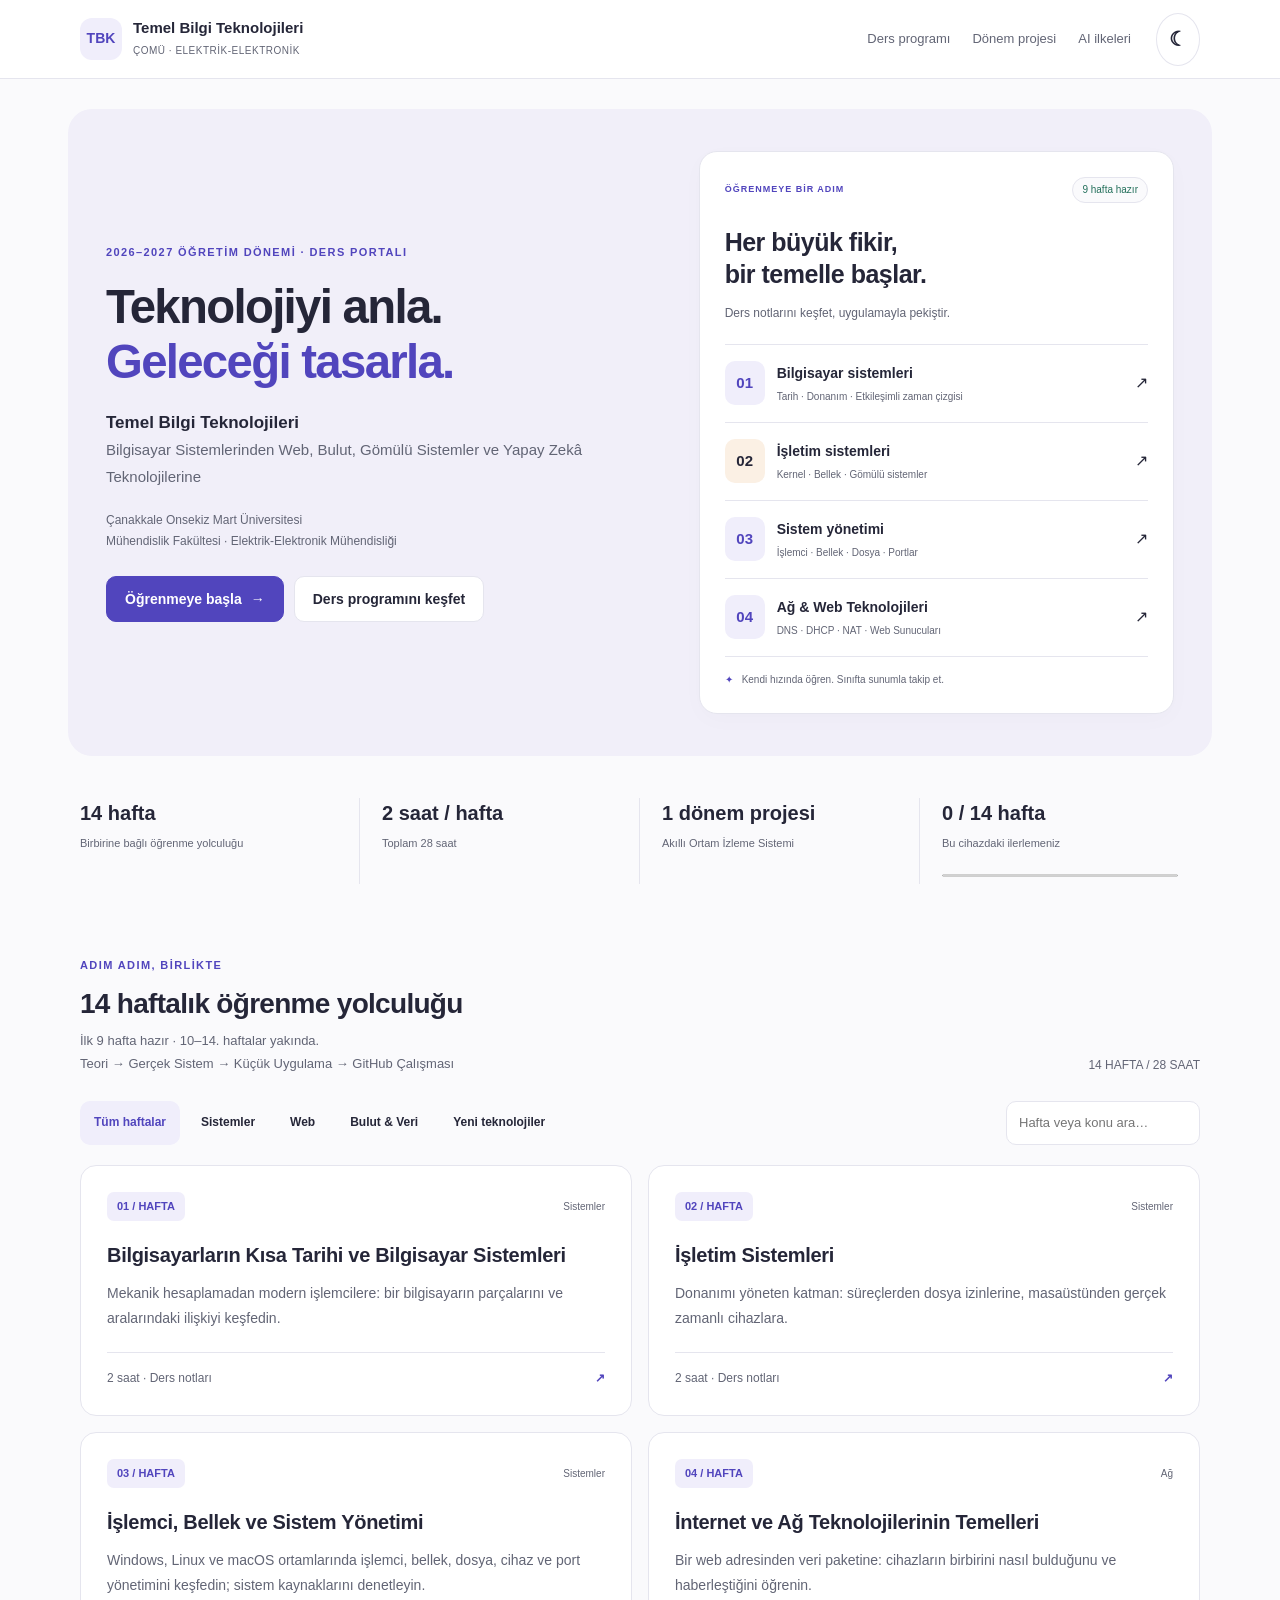
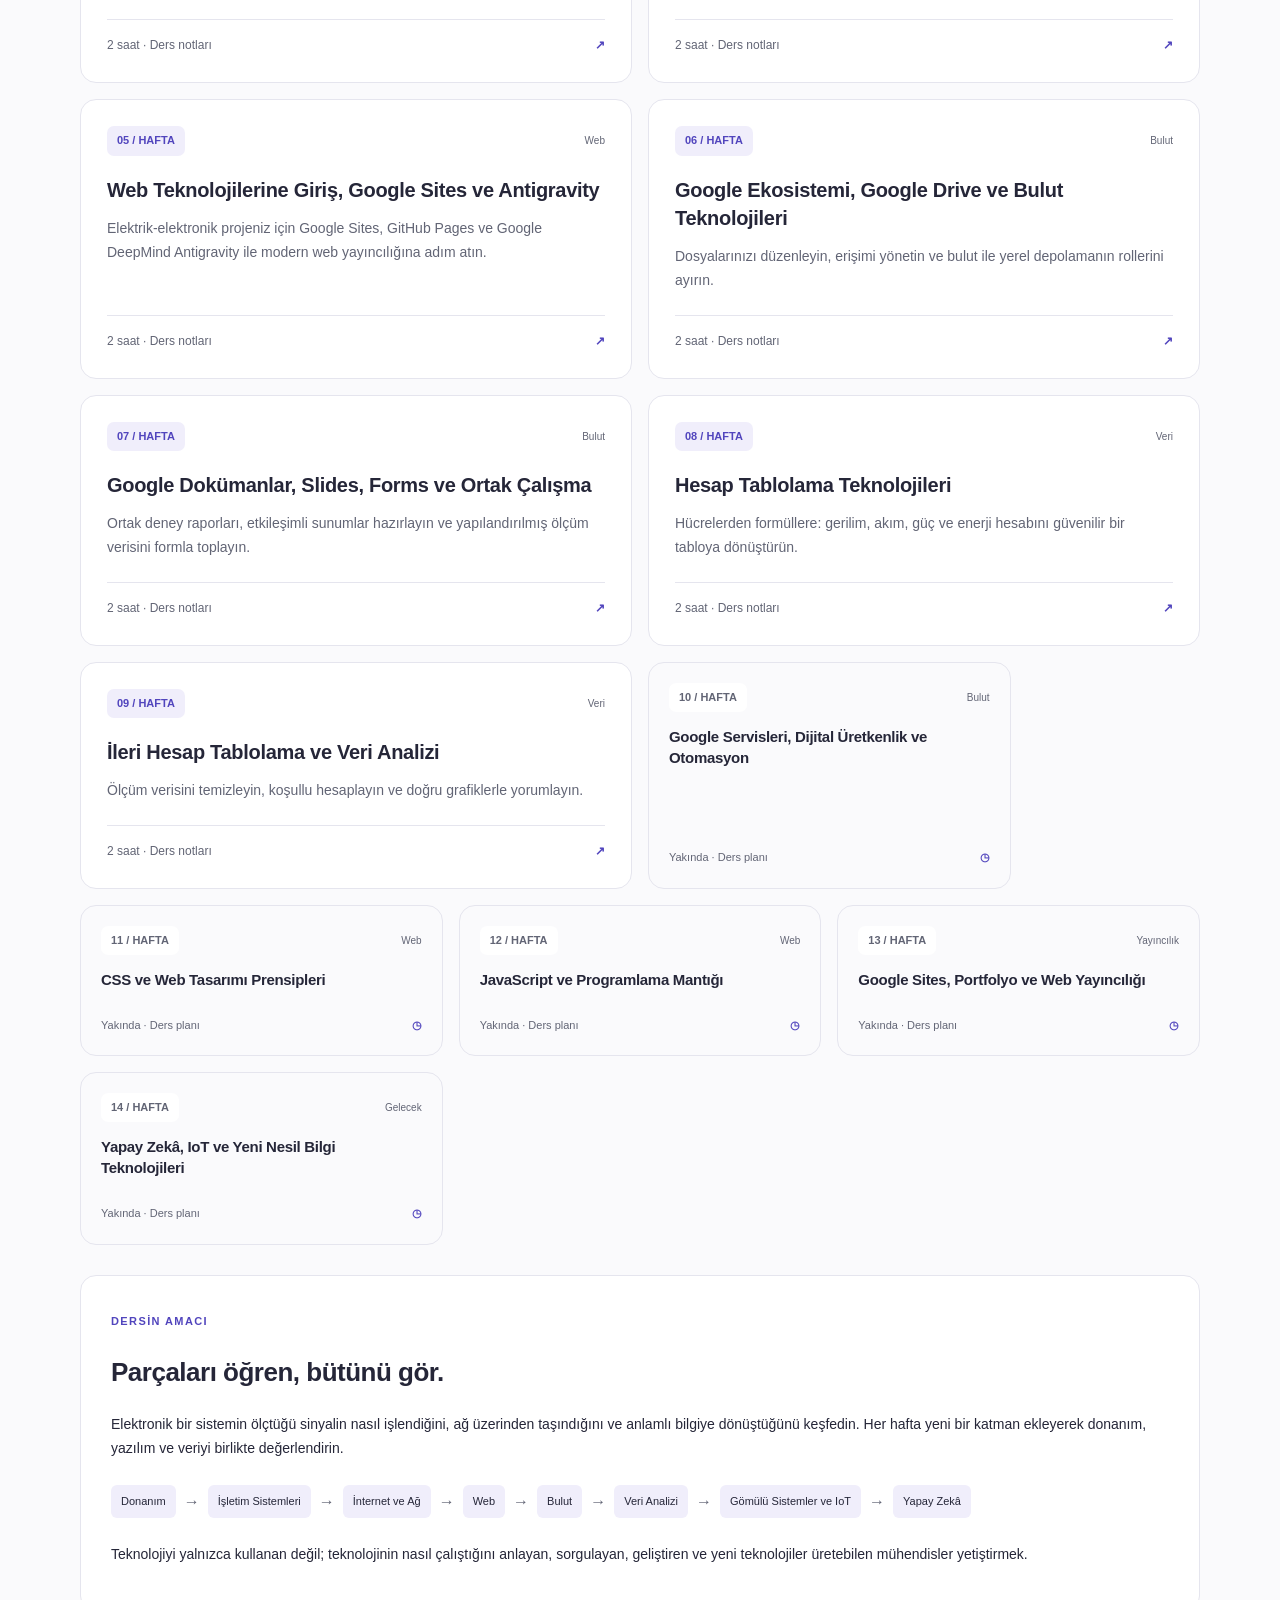
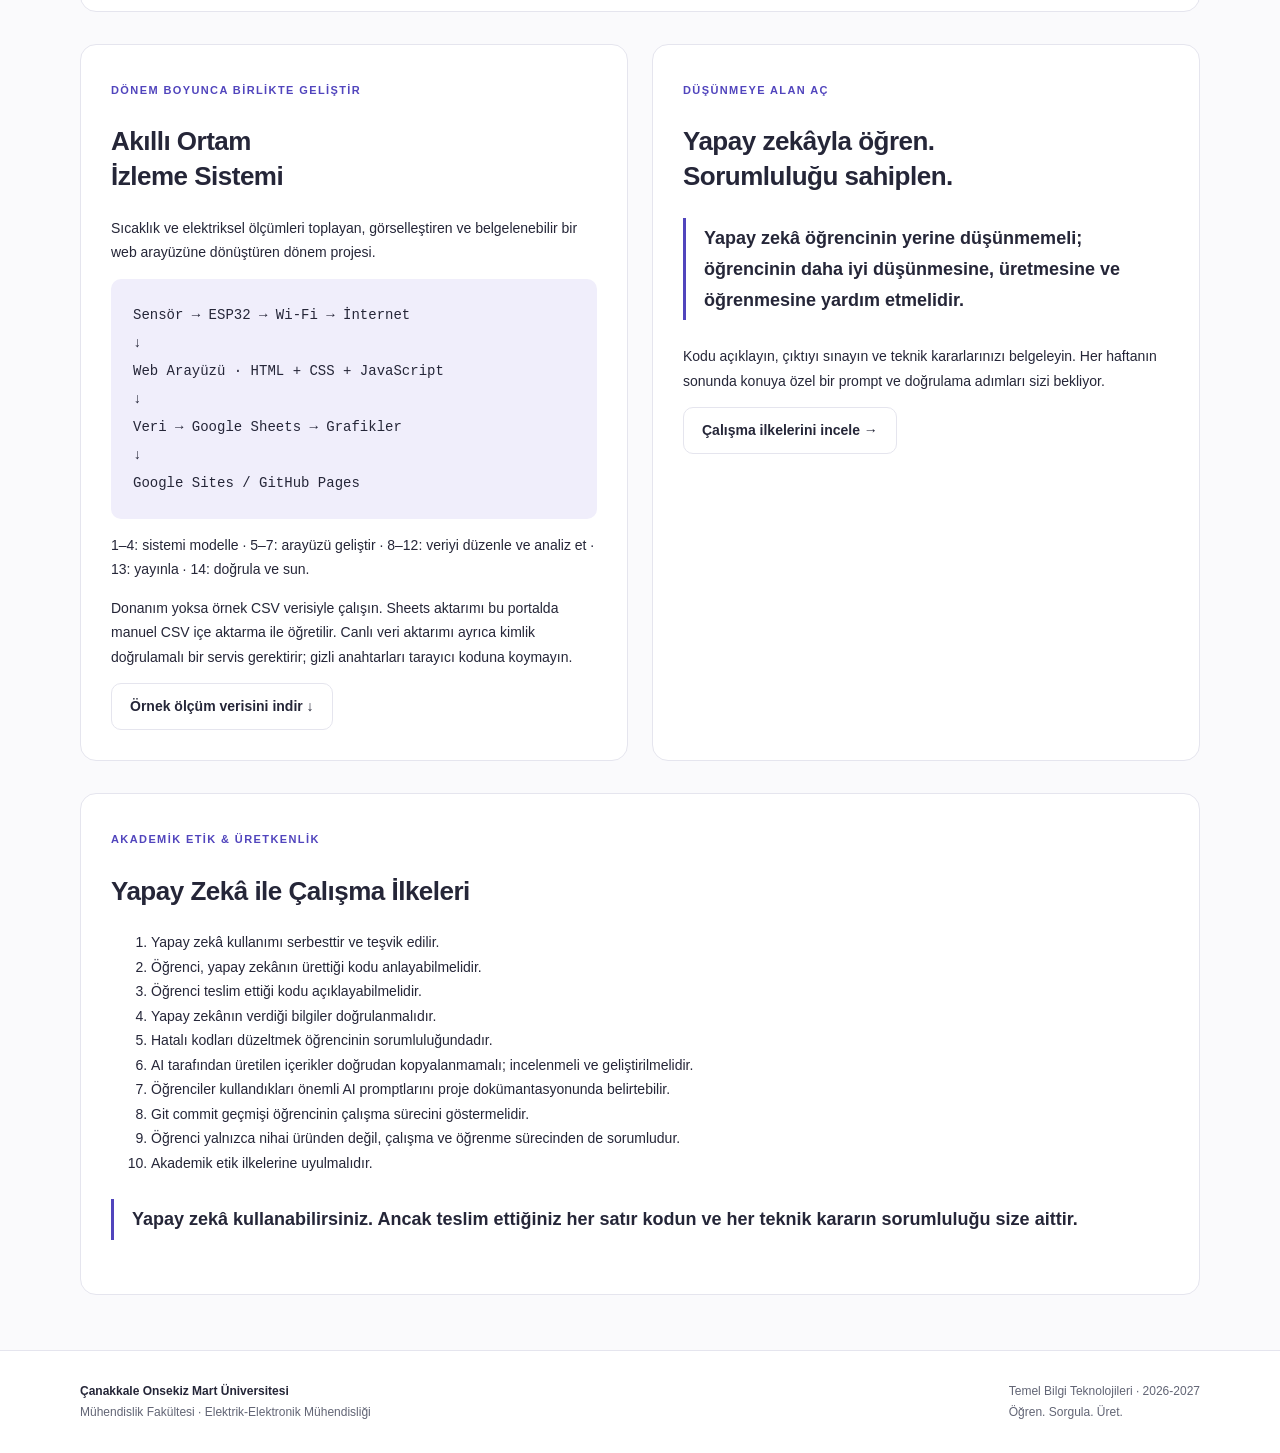
==== commit f1c8ffce: "7, 8 ve 9. haftalar eklendi: Google Docs, Slides, Forms, E-Tablolar ve Ileri Veri Analizi" ====
--- a/index.html
+++ b/index.html
@@ -1 +1 @@
-<!doctype html><html lang="tr"><head><meta charset="utf-8"><meta name="viewport" content="width=device-width, initial-scale=1"><title>Temel Bilgi Teknolojileri | TBK · ÇOMÜ</title><meta name="description" content="2026-2027 · 14 haftalık etkileşimli ders portalı. Bilgisayar sistemlerinden web, bulut, IoT ve yapay zekâya."><meta property="og:title" content="Temel Bilgi Teknolojileri"><meta property="og:description" content="2026-2027 · 14 haftalık etkileşimli ders portalı. Bilgisayar sistemlerinden web, bulut, IoT ve yapay zekâya."><meta property="og:type" content="website"><meta property="og:locale" content="tr_TR"><meta name="theme-color" content="#fafafc"><link rel="icon" href="assets/icons/favicon.svg" type="image/svg+xml"><script src="js/theme.js"></script><link rel="stylesheet" href="css/style.css"><link rel="stylesheet" href="css/presentation.css"><link rel="stylesheet" href="css/responsive.css"><script defer src="js/main.js"></script><script defer src="js/presentation.js"></script><script defer src="js/demos.js"></script></head><body><a class="skip" href="#main">İçeriğe geç</a><header class="topbar"><nav class="nav-inner" aria-label="Ana navigasyon"><a class="brand" href="index.html"><span class="brand-mark" aria-hidden="true">TBK</span><span><strong>Temel Bilgi Teknolojileri</strong><small>ÇOMÜ · ELEKTRİK-ELEKTRONİK</small></span></a><button class="menu-toggle" type="button" aria-expanded="false" aria-controls="primary-links" hidden>Menü <span aria-hidden="true">☰</span></button><div class="nav-links" id="primary-links"><a href="index.html#program">Ders programı</a><a href="index.html#proje">Dönem projesi</a><a href="index.html#ai">AI ilkeleri</a></div><button class="theme-toggle" type="button" aria-label="Temayı değiştir">☾</button></nav></header><main id="main" class="container"><section class="hero"><div><div class="eyebrow">2026–2027 ÖĞRETİM DÖNEMİ · DERS PORTALI</div><h1>Teknolojiyi anla.<br><span>Geleceği tasarla.</span></h1><p><strong>Temel Bilgi Teknolojileri</strong><br>Bilgisayar Sistemlerinden Web, Bulut, Gömülü Sistemler ve Yapay Zekâ Teknolojilerine</p><p class="university">Çanakkale Onsekiz Mart Üniversitesi<br>Mühendislik Fakültesi · Elektrik-Elektronik Mühendisliği</p><div class="actions"><a class="button primary" href="weeks/week01.html">Öğrenmeye başla <span aria-hidden="true">→</span></a><a class="button" href="#program">Ders programını keşfet</a></div></div><aside class="course-preview" aria-label="Hazır dersler"><div class="preview-heading"><span class="eyebrow">ÖĞRENMEYE BİR ADIM</span><span class="ready-badge">6 hafta hazır</span></div><h2>Her büyük fikir,<br>bir temelle başlar.</h2><p>Ders notlarını keşfet, uygulamayla pekiştir.</p><a class="preview-lesson" href="weeks/week01.html"><span class="preview-number">01</span><span><strong>Bilgisayar sistemleri</strong><small>Tarih · Donanım · Etkileşimli zaman çizgisi</small></span><span aria-hidden="true">↗</span></a><a class="preview-lesson" href="weeks/week02.html"><span class="preview-number">02</span><span><strong>İşletim sistemleri</strong><small>Kernel · Bellek · Gömülü sistemler</small></span><span aria-hidden="true">↗</span></a><a class="preview-lesson" href="weeks/week03.html"><span class="preview-number">03</span><span><strong>Sistem yönetimi</strong><small>İşlemci · Bellek · Dosya · Portlar</small></span><span aria-hidden="true">↗</span></a><a class="preview-lesson" href="weeks/week04.html"><span class="preview-number">04</span><span><strong>Ağ & Web Teknolojileri</strong><small>DNS · DHCP · NAT · Web Sunucuları</small></span><span aria-hidden="true">↗</span></a><div class="preview-note"><span aria-hidden="true">✦</span> Kendi hızında öğren. Sınıfta sunumla takip et.</div></aside></section><div class="stats"><div class="stat"><strong>14 hafta</strong><span>Birbirine bağlı öğrenme yolculuğu</span></div><div class="stat"><strong>2 saat / hafta</strong><span>Toplam 28 saat</span></div><div class="stat"><strong>1 dönem projesi</strong><span>Akıllı Ortam İzleme Sistemi</span></div><div class="stat"><strong id="completed-count">0 / 14 hafta</strong><span>Bu cihazdaki ilerlemeniz</span><progress id="course-progress" max="14" value="0" aria-label="Tamamlanan haftalar"></progress></div></div><section id="program"><div class="section-heading"><div><span class="eyebrow">ADIM ADIM, BİRLİKTE</span><h2>14 haftalık öğrenme yolculuğu</h2><p>İlk 6 hafta hazır · 7–14. haftalar yakında.<br>Teori → Gerçek Sistem → Küçük Uygulama → GitHub Çalışması</p></div><span class="label">14 HAFTA / 28 SAAT</span></div><div class="filters" aria-label="Hafta filtreleri"><button data-filter="all" aria-pressed="true">Tüm haftalar</button><button data-filter="systems" aria-pressed="false">Sistemler</button><button data-filter="web" aria-pressed="false">Web</button><button data-filter="cloud" aria-pressed="false">Bulut & Veri</button><button data-filter="future" aria-pressed="false">Yeni teknolojiler</button><label class="sr-only" for="week-search">Hafta veya konu ara</label><input class="search" id="week-search" type="search" placeholder="Hafta veya konu ara…"></div><span id="filter-status" class="sr-only" aria-live="polite"></span><div class="week-grid"><a class="week-card" data-week="1" data-category="systems" href="weeks/week01.html"><div class="card-top"><span class="week-number">01 / HAFTA</span><span class="tag">Sistemler</span></div><h3>Bilgisayarların Kısa Tarihi ve Bilgisayar Sistemleri</h3><p>Mekanik hesaplamadan modern işlemcilere: bir bilgisayarın parçalarını ve aralarındaki ilişkiyi keşfedin.</p><div class="card-bottom"><span class="card-status">2 saat · Ders notları</span><b aria-hidden="true">↗</b></div></a><a class="week-card" data-week="2" data-category="systems" href="weeks/week02.html"><div class="card-top"><span class="week-number">02 / HAFTA</span><span class="tag">Sistemler</span></div><h3>İşletim Sistemleri</h3><p>Donanımı yöneten katman: süreçlerden dosya izinlerine, masaüstünden gerçek zamanlı cihazlara.</p><div class="card-bottom"><span class="card-status">2 saat · Ders notları</span><b aria-hidden="true">↗</b></div></a><a class="week-card" data-week="3" data-category="systems" href="weeks/week03.html"><div class="card-top"><span class="week-number">03 / HAFTA</span><span class="tag">Sistemler</span></div><h3>İşlemci, Bellek ve Sistem Yönetimi</h3><p>Windows, Linux ve macOS ortamlarında işlemci, bellek, dosya, cihaz ve port yönetimini keşfedin; sistem kaynaklarını denetleyin.</p><div class="card-bottom"><span class="card-status">2 saat · Ders notları</span><b aria-hidden="true">↗</b></div></a><a class="week-card" data-week="4" data-category="systems" href="weeks/week04.html"><div class="card-top"><span class="week-number">04 / HAFTA</span><span class="tag">Ağ</span></div><h3>İnternet ve Ağ Teknolojilerinin Temelleri</h3><p>Bir web adresinden veri paketine: cihazların birbirini nasıl bulduğunu ve haberleştiğini öğrenin.</p><div class="card-bottom"><span class="card-status">2 saat · Ders notları</span><b aria-hidden="true">↗</b></div></a><a class="week-card" data-week="5" data-category="web" href="weeks/week05.html"><div class="card-top"><span class="week-number">05 / HAFTA</span><span class="tag">Web</span></div><h3>Web Teknolojilerine Giriş, Google Sites ve Antigravity</h3><p>Elektrik-elektronik projeniz için Google Sites, GitHub Pages ve Google DeepMind Antigravity ile modern web yayıncılığına adım atın.</p><div class="card-bottom"><span class="card-status">2 saat · Ders notları</span><b aria-hidden="true">↗</b></div></a><a class="week-card" data-week="6" data-category="cloud" href="weeks/week06.html"><div class="card-top"><span class="week-number">06 / HAFTA</span><span class="tag">Bulut</span></div><h3>Google Ekosistemi, Google Drive ve Bulut Teknolojileri</h3><p>Dosyalarınızı düzenleyin, erişimi yönetin ve bulut ile yerel depolamanın rollerini ayırın.</p><div class="card-bottom"><span class="card-status">2 saat · Ders notları</span><b aria-hidden="true">↗</b></div></a><div class="week-card" data-week="7" data-category="cloud" aria-disabled="true"><div class="card-top"><span class="week-number">07 / HAFTA</span><span class="tag">Bulut</span></div><h3>Google Dokümanlar, Slides, Forms ve Ortak Çalışma</h3><p>Ortak deney raporları, etkileşimli sunumlar hazırlayın ve yapılandırılmış ölçüm verisini formla toplayın.</p><div class="card-bottom"><span class="card-status">Yakında · Ders planı</span><b aria-hidden="true">◷</b></div></div><div class="week-card" data-week="8" data-category="cloud" aria-disabled="true"><div class="card-top"><span class="week-number">08 / HAFTA</span><span class="tag">Veri</span></div><h3>Hesap Tablolama Teknolojileri</h3><p>Hücrelerden formüllere: gerilim, akım, güç ve enerji hesabını güvenilir bir tabloya dönüştürün.</p><div class="card-bottom"><span class="card-status">Yakında · Ders planı</span><b aria-hidden="true">◷</b></div></div><div class="week-card" data-week="9" data-category="cloud" aria-disabled="true"><div class="card-top"><span class="week-number">09 / HAFTA</span><span class="tag">Veri</span></div><h3>İleri Hesap Tablolama ve Veri Analizi</h3><p>Ölçüm verisini temizleyin, koşullu hesaplayın ve doğru grafiklerle yorumlayın.</p><div class="card-bottom"><span class="card-status">Yakında · Ders planı</span><b aria-hidden="true">◷</b></div></div><div class="week-card" data-week="10" data-category="cloud" aria-disabled="true"><div class="card-top"><span class="week-number">10 / HAFTA</span><span class="tag">Bulut</span></div><h3>Google Servisleri, Dijital Üretkenlik ve Otomasyon</h3><p>Akademik bir çalışmanın iletişim, planlama, kaynak araştırması ve raporlama akışını birleştirin.</p><div class="card-bottom"><span class="card-status">Yakında · Ders planı</span><b aria-hidden="true">◷</b></div></div><div class="week-card" data-week="11" data-category="web" aria-disabled="true"><div class="card-top"><span class="week-number">11 / HAFTA</span><span class="tag">Web</span></div><h3>CSS ve Web Tasarımı Prensipleri</h3><p>Web projelerine görsel düzen kazandırma, arayüz tasarım ilkeleri ve modern stil yaklaşımları.</p><div class="card-bottom"><span class="card-status">Yakında · Ders planı</span><b aria-hidden="true">◷</b></div></div><div class="week-card" data-week="12" data-category="web" aria-disabled="true"><div class="card-top"><span class="week-number">12 / HAFTA</span><span class="tag">Web</span></div><h3>JavaScript ve Programlama Mantığı</h3><p>Algoritmik düşünce, web etkileşimi ve modern betik dillerinin temel mantığı.</p><div class="card-bottom"><span class="card-status">Yakında · Ders planı</span><b aria-hidden="true">◷</b></div></div><div class="week-card" data-week="13" data-category="web" aria-disabled="true"><div class="card-top"><span class="week-number">13 / HAFTA</span><span class="tag">Yayıncılık</span></div><h3>Google Sites, Portfolyo ve Web Yayıncılığı</h3><p>Projenizi belgeleyin, sürümleyin ve erişilebilir bir web sitesine dönüştürün.</p><div class="card-bottom"><span class="card-status">Yakında · Ders planı</span><b aria-hidden="true">◷</b></div></div><div class="week-card" data-week="14" data-category="future" aria-disabled="true"><div class="card-top"><span class="week-number">14 / HAFTA</span><span class="tag">Gelecek</span></div><h3>Yapay Zekâ, IoT ve Yeni Nesil Bilgi Teknolojileri</h3><p>Dönemin parçalarını birleştirin; yapay zekâyı bilinçli kullanarak ölçümden karara uzanan bir sistem tasarlayın.</p><div class="card-bottom"><span class="card-status">Yakında · Ders planı</span><b aria-hidden="true">◷</b></div></div></div><p class="empty" id="empty-results" hidden>Eşleşen hafta yok. Başka bir konu arayın.</p></section><section class="panel" id="yaklasim"><span class="eyebrow">DERSİN AMACI</span><h2>Parçaları öğren, bütünü gör.</h2><p>Elektronik bir sistemin ölçtüğü sinyalin nasıl işlendiğini, ağ üzerinden taşındığını ve anlamlı bilgiye dönüştüğünü keşfedin. Her hafta yeni bir katman ekleyerek donanım, yazılım ve veriyi birlikte değerlendirin.</p><div class="learning-path"><span>Donanım</span><i aria-hidden="true">→</i><span>İşletim Sistemleri</span><i aria-hidden="true">→</i><span>İnternet ve Ağ</span><i aria-hidden="true">→</i><span>Web</span><i aria-hidden="true">→</i><span>Bulut</span><i aria-hidden="true">→</i><span>Veri Analizi</span><i aria-hidden="true">→</i><span>Gömülü Sistemler ve IoT</span><i aria-hidden="true">→</i><span>Yapay Zekâ</span></div><p>Teknolojiyi yalnızca kullanan değil; teknolojinin nasıl çalıştığını anlayan, sorgulayan, geliştiren ve yeni teknolojiler üretebilen mühendisler yetiştirmek.</p></section><div class="feature-grid"><section class="panel" id="proje"><span class="eyebrow">DÖNEM BOYUNCA BİRLİKTE GELİŞTİR</span><h2>Akıllı Ortam<br>İzleme Sistemi</h2><p>Sıcaklık ve elektriksel ölçümleri toplayan, görselleştiren ve belgelenebilir bir web arayüzüne dönüştüren dönem projesi.</p><div class="diagram">Sensör → ESP32 → Wi-Fi → İnternet<br>↓<br>Web Arayüzü · HTML + CSS + JavaScript<br>↓<br>Veri → Google Sheets → Grafikler<br>↓<br>Google Sites / GitHub Pages</div><p>1–4: sistemi modelle · 5–7: arayüzü geliştir · 8–12: veriyi düzenle ve analiz et · 13: yayınla · 14: doğrula ve sun.</p><p>Donanım yoksa örnek CSV verisiyle çalışın. Sheets aktarımı bu portalda manuel CSV içe aktarma ile öğretilir. Canlı veri aktarımı ayrıca kimlik doğrulamalı bir servis gerektirir; gizli anahtarları tarayıcı koduna koymayın.</p><a class="button" href="assets/data/olcumler.csv" download>Örnek ölçüm verisini indir ↓</a></section><section class="panel"><span class="eyebrow">DÜŞÜNMEYE ALAN AÇ</span><h2>Yapay zekâyla öğren.<br>Sorumluluğu sahiplen.</h2><blockquote class="quote">Yapay zekâ öğrencinin yerine düşünmemeli; öğrencinin daha iyi düşünmesine, üretmesine ve öğrenmesine yardım etmelidir.</blockquote><p>Kodu açıklayın, çıktıyı sınayın ve teknik kararlarınızı belgeleyin. Her haftanın sonunda konuya özel bir prompt ve doğrulama adımları sizi bekliyor.</p><a class="button" href="#ai">Çalışma ilkelerini incele →</a></section></div><section class="panel" id="ai"><span class="eyebrow">AKADEMİK ETİK & ÜRETKENLİK</span><h2>Yapay Zekâ ile Çalışma İlkeleri</h2><ol><li>Yapay zekâ kullanımı serbesttir ve teşvik edilir.</li><li>Öğrenci, yapay zekânın ürettiği kodu anlayabilmelidir.</li><li>Öğrenci teslim ettiği kodu açıklayabilmelidir.</li><li>Yapay zekânın verdiği bilgiler doğrulanmalıdır.</li><li>Hatalı kodları düzeltmek öğrencinin sorumluluğundadır.</li><li>AI tarafından üretilen içerikler doğrudan kopyalanmamalı; incelenmeli ve geliştirilmelidir.</li><li>Öğrenciler kullandıkları önemli AI promptlarını proje dokümantasyonunda belirtebilir.</li><li>Git commit geçmişi öğrencinin çalışma sürecini göstermelidir.</li><li>Öğrenci yalnızca nihai üründen değil, çalışma ve öğrenme sürecinden de sorumludur.</li><li>Akademik etik ilkelerine uyulmalıdır.</li></ol><blockquote class="quote">Yapay zekâ kullanabilirsiniz. Ancak teslim ettiğiniz her satır kodun ve her teknik kararın sorumluluğu size aittir.</blockquote></section></main><footer class="footer"><div class="container"><div><strong>Çanakkale Onsekiz Mart Üniversitesi</strong><br>Mühendislik Fakültesi · Elektrik-Elektronik Mühendisliği</div><div>Temel Bilgi Teknolojileri · 2026-2027<br>Öğren. Sorgula. Üret.</div></div></footer></body></html>+<!doctype html><html lang="tr"><head><meta charset="utf-8"><meta name="viewport" content="width=device-width, initial-scale=1"><title>Temel Bilgi Teknolojileri | TBK · ÇOMÜ</title><meta name="description" content="2026-2027 · 14 haftalık etkileşimli ders portalı. Bilgisayar sistemlerinden web, bulut, IoT ve yapay zekâya."><meta property="og:title" content="Temel Bilgi Teknolojileri"><meta property="og:description" content="2026-2027 · 14 haftalık etkileşimli ders portalı. Bilgisayar sistemlerinden web, bulut, IoT ve yapay zekâya."><meta property="og:type" content="website"><meta property="og:locale" content="tr_TR"><meta name="theme-color" content="#fafafc"><link rel="icon" href="assets/icons/favicon.svg" type="image/svg+xml"><script src="js/theme.js"></script><link rel="stylesheet" href="css/style.css"><link rel="stylesheet" href="css/presentation.css"><link rel="stylesheet" href="css/responsive.css"><script defer src="js/main.js"></script><script defer src="js/presentation.js"></script><script defer src="js/demos.js"></script></head><body><a class="skip" href="#main">İçeriğe geç</a><header class="topbar"><nav class="nav-inner" aria-label="Ana navigasyon"><a class="brand" href="index.html"><span class="brand-mark" aria-hidden="true">TBK</span><span><strong>Temel Bilgi Teknolojileri</strong><small>ÇOMÜ · ELEKTRİK-ELEKTRONİK</small></span></a><button class="menu-toggle" type="button" aria-expanded="false" aria-controls="primary-links" hidden>Menü <span aria-hidden="true">☰</span></button><div class="nav-links" id="primary-links"><a href="index.html#program">Ders programı</a><a href="index.html#proje">Dönem projesi</a><a href="index.html#ai">AI ilkeleri</a></div><button class="theme-toggle" type="button" aria-label="Temayı değiştir">☾</button></nav></header><main id="main" class="container"><section class="hero"><div><div class="eyebrow">2026–2027 ÖĞRETİM DÖNEMİ · DERS PORTALI</div><h1>Teknolojiyi anla.<br><span>Geleceği tasarla.</span></h1><p><strong>Temel Bilgi Teknolojileri</strong><br>Bilgisayar Sistemlerinden Web, Bulut, Gömülü Sistemler ve Yapay Zekâ Teknolojilerine</p><p class="university">Çanakkale Onsekiz Mart Üniversitesi<br>Mühendislik Fakültesi · Elektrik-Elektronik Mühendisliği</p><div class="actions"><a class="button primary" href="weeks/week01.html">Öğrenmeye başla <span aria-hidden="true">→</span></a><a class="button" href="#program">Ders programını keşfet</a></div></div><aside class="course-preview" aria-label="Hazır dersler"><div class="preview-heading"><span class="eyebrow">ÖĞRENMEYE BİR ADIM</span><span class="ready-badge">9 hafta hazır</span></div><h2>Her büyük fikir,<br>bir temelle başlar.</h2><p>Ders notlarını keşfet, uygulamayla pekiştir.</p><a class="preview-lesson" href="weeks/week01.html"><span class="preview-number">01</span><span><strong>Bilgisayar sistemleri</strong><small>Tarih · Donanım · Etkileşimli zaman çizgisi</small></span><span aria-hidden="true">↗</span></a><a class="preview-lesson" href="weeks/week02.html"><span class="preview-number">02</span><span><strong>İşletim sistemleri</strong><small>Kernel · Bellek · Gömülü sistemler</small></span><span aria-hidden="true">↗</span></a><a class="preview-lesson" href="weeks/week03.html"><span class="preview-number">03</span><span><strong>Sistem yönetimi</strong><small>İşlemci · Bellek · Dosya · Portlar</small></span><span aria-hidden="true">↗</span></a><a class="preview-lesson" href="weeks/week04.html"><span class="preview-number">04</span><span><strong>Ağ & Web Teknolojileri</strong><small>DNS · DHCP · NAT · Web Sunucuları</small></span><span aria-hidden="true">↗</span></a><div class="preview-note"><span aria-hidden="true">✦</span> Kendi hızında öğren. Sınıfta sunumla takip et.</div></aside></section><div class="stats"><div class="stat"><strong>14 hafta</strong><span>Birbirine bağlı öğrenme yolculuğu</span></div><div class="stat"><strong>2 saat / hafta</strong><span>Toplam 28 saat</span></div><div class="stat"><strong>1 dönem projesi</strong><span>Akıllı Ortam İzleme Sistemi</span></div><div class="stat"><strong id="completed-count">0 / 14 hafta</strong><span>Bu cihazdaki ilerlemeniz</span><progress id="course-progress" max="14" value="0" aria-label="Tamamlanan haftalar"></progress></div></div><section id="program"><div class="section-heading"><div><span class="eyebrow">ADIM ADIM, BİRLİKTE</span><h2>14 haftalık öğrenme yolculuğu</h2><p>İlk 9 hafta hazır · 10–14. haftalar yakında.<br>Teori → Gerçek Sistem → Küçük Uygulama → GitHub Çalışması</p></div><span class="label">14 HAFTA / 28 SAAT</span></div><div class="filters" aria-label="Hafta filtreleri"><button data-filter="all" aria-pressed="true">Tüm haftalar</button><button data-filter="systems" aria-pressed="false">Sistemler</button><button data-filter="web" aria-pressed="false">Web</button><button data-filter="cloud" aria-pressed="false">Bulut & Veri</button><button data-filter="future" aria-pressed="false">Yeni teknolojiler</button><label class="sr-only" for="week-search">Hafta veya konu ara</label><input class="search" id="week-search" type="search" placeholder="Hafta veya konu ara…"></div><span id="filter-status" class="sr-only" aria-live="polite"></span><div class="week-grid"><a class="week-card" data-week="1" data-category="systems" href="weeks/week01.html"><div class="card-top"><span class="week-number">01 / HAFTA</span><span class="tag">Sistemler</span></div><h3>Bilgisayarların Kısa Tarihi ve Bilgisayar Sistemleri</h3><p>Mekanik hesaplamadan modern işlemcilere: bir bilgisayarın parçalarını ve aralarındaki ilişkiyi keşfedin.</p><div class="card-bottom"><span class="card-status">2 saat · Ders notları</span><b aria-hidden="true">↗</b></div></a><a class="week-card" data-week="2" data-category="systems" href="weeks/week02.html"><div class="card-top"><span class="week-number">02 / HAFTA</span><span class="tag">Sistemler</span></div><h3>İşletim Sistemleri</h3><p>Donanımı yöneten katman: süreçlerden dosya izinlerine, masaüstünden gerçek zamanlı cihazlara.</p><div class="card-bottom"><span class="card-status">2 saat · Ders notları</span><b aria-hidden="true">↗</b></div></a><a class="week-card" data-week="3" data-category="systems" href="weeks/week03.html"><div class="card-top"><span class="week-number">03 / HAFTA</span><span class="tag">Sistemler</span></div><h3>İşlemci, Bellek ve Sistem Yönetimi</h3><p>Windows, Linux ve macOS ortamlarında işlemci, bellek, dosya, cihaz ve port yönetimini keşfedin; sistem kaynaklarını denetleyin.</p><div class="card-bottom"><span class="card-status">2 saat · Ders notları</span><b aria-hidden="true">↗</b></div></a><a class="week-card" data-week="4" data-category="systems" href="weeks/week04.html"><div class="card-top"><span class="week-number">04 / HAFTA</span><span class="tag">Ağ</span></div><h3>İnternet ve Ağ Teknolojilerinin Temelleri</h3><p>Bir web adresinden veri paketine: cihazların birbirini nasıl bulduğunu ve haberleştiğini öğrenin.</p><div class="card-bottom"><span class="card-status">2 saat · Ders notları</span><b aria-hidden="true">↗</b></div></a><a class="week-card" data-week="5" data-category="web" href="weeks/week05.html"><div class="card-top"><span class="week-number">05 / HAFTA</span><span class="tag">Web</span></div><h3>Web Teknolojilerine Giriş, Google Sites ve Antigravity</h3><p>Elektrik-elektronik projeniz için Google Sites, GitHub Pages ve Google DeepMind Antigravity ile modern web yayıncılığına adım atın.</p><div class="card-bottom"><span class="card-status">2 saat · Ders notları</span><b aria-hidden="true">↗</b></div></a><a class="week-card" data-week="6" data-category="cloud" href="weeks/week06.html"><div class="card-top"><span class="week-number">06 / HAFTA</span><span class="tag">Bulut</span></div><h3>Google Ekosistemi, Google Drive ve Bulut Teknolojileri</h3><p>Dosyalarınızı düzenleyin, erişimi yönetin ve bulut ile yerel depolamanın rollerini ayırın.</p><div class="card-bottom"><span class="card-status">2 saat · Ders notları</span><b aria-hidden="true">↗</b></div></a><a class="week-card" data-week="7" data-category="cloud" href="weeks/week07.html"><div class="card-top"><span class="week-number">07 / HAFTA</span><span class="tag">Bulut</span></div><h3>Google Dokümanlar, Slides, Forms ve Ortak Çalışma</h3><p>Ortak deney raporları, etkileşimli sunumlar hazırlayın ve yapılandırılmış ölçüm verisini formla toplayın.</p><div class="card-bottom"><span class="card-status">2 saat · Ders notları</span><b aria-hidden="true">↗</b></div></a><a class="week-card" data-week="8" data-category="cloud" href="weeks/week08.html"><div class="card-top"><span class="week-number">08 / HAFTA</span><span class="tag">Veri</span></div><h3>Hesap Tablolama Teknolojileri</h3><p>Hücrelerden formüllere: gerilim, akım, güç ve enerji hesabını güvenilir bir tabloya dönüştürün.</p><div class="card-bottom"><span class="card-status">2 saat · Ders notları</span><b aria-hidden="true">↗</b></div></a><a class="week-card" data-week="9" data-category="cloud" href="weeks/week09.html"><div class="card-top"><span class="week-number">09 / HAFTA</span><span class="tag">Veri</span></div><h3>İleri Hesap Tablolama ve Veri Analizi</h3><p>Ölçüm verisini temizleyin, koşullu hesaplayın ve doğru grafiklerle yorumlayın.</p><div class="card-bottom"><span class="card-status">2 saat · Ders notları</span><b aria-hidden="true">↗</b></div></a><div class="week-card" data-week="10" data-category="cloud" aria-disabled="true"><div class="card-top"><span class="week-number">10 / HAFTA</span><span class="tag">Bulut</span></div><h3>Google Servisleri, Dijital Üretkenlik ve Otomasyon</h3><p>Akademik bir çalışmanın iletişim, planlama, kaynak araştırması ve raporlama akışını birleştirin.</p><div class="card-bottom"><span class="card-status">Yakında · Ders planı</span><b aria-hidden="true">◷</b></div></div><div class="week-card" data-week="11" data-category="web" aria-disabled="true"><div class="card-top"><span class="week-number">11 / HAFTA</span><span class="tag">Web</span></div><h3>CSS ve Web Tasarımı Prensipleri</h3><p>Web projelerine görsel düzen kazandırma, arayüz tasarım ilkeleri ve modern stil yaklaşımları.</p><div class="card-bottom"><span class="card-status">Yakında · Ders planı</span><b aria-hidden="true">◷</b></div></div><div class="week-card" data-week="12" data-category="web" aria-disabled="true"><div class="card-top"><span class="week-number">12 / HAFTA</span><span class="tag">Web</span></div><h3>JavaScript ve Programlama Mantığı</h3><p>Algoritmik düşünce, web etkileşimi ve modern betik dillerinin temel mantığı.</p><div class="card-bottom"><span class="card-status">Yakında · Ders planı</span><b aria-hidden="true">◷</b></div></div><div class="week-card" data-week="13" data-category="web" aria-disabled="true"><div class="card-top"><span class="week-number">13 / HAFTA</span><span class="tag">Yayıncılık</span></div><h3>Google Sites, Portfolyo ve Web Yayıncılığı</h3><p>Projenizi belgeleyin, sürümleyin ve erişilebilir bir web sitesine dönüştürün.</p><div class="card-bottom"><span class="card-status">Yakında · Ders planı</span><b aria-hidden="true">◷</b></div></div><div class="week-card" data-week="14" data-category="future" aria-disabled="true"><div class="card-top"><span class="week-number">14 / HAFTA</span><span class="tag">Gelecek</span></div><h3>Yapay Zekâ, IoT ve Yeni Nesil Bilgi Teknolojileri</h3><p>Dönemin parçalarını birleştirin; yapay zekâyı bilinçli kullanarak ölçümden karara uzanan bir sistem tasarlayın.</p><div class="card-bottom"><span class="card-status">Yakında · Ders planı</span><b aria-hidden="true">◷</b></div></div></div><p class="empty" id="empty-results" hidden>Eşleşen hafta yok. Başka bir konu arayın.</p></section><section class="panel" id="yaklasim"><span class="eyebrow">DERSİN AMACI</span><h2>Parçaları öğren, bütünü gör.</h2><p>Elektronik bir sistemin ölçtüğü sinyalin nasıl işlendiğini, ağ üzerinden taşındığını ve anlamlı bilgiye dönüştüğünü keşfedin. Her hafta yeni bir katman ekleyerek donanım, yazılım ve veriyi birlikte değerlendirin.</p><div class="learning-path"><span>Donanım</span><i aria-hidden="true">→</i><span>İşletim Sistemleri</span><i aria-hidden="true">→</i><span>İnternet ve Ağ</span><i aria-hidden="true">→</i><span>Web</span><i aria-hidden="true">→</i><span>Bulut</span><i aria-hidden="true">→</i><span>Veri Analizi</span><i aria-hidden="true">→</i><span>Gömülü Sistemler ve IoT</span><i aria-hidden="true">→</i><span>Yapay Zekâ</span></div><p>Teknolojiyi yalnızca kullanan değil; teknolojinin nasıl çalıştığını anlayan, sorgulayan, geliştiren ve yeni teknolojiler üretebilen mühendisler yetiştirmek.</p></section><div class="feature-grid"><section class="panel" id="proje"><span class="eyebrow">DÖNEM BOYUNCA BİRLİKTE GELİŞTİR</span><h2>Akıllı Ortam<br>İzleme Sistemi</h2><p>Sıcaklık ve elektriksel ölçümleri toplayan, görselleştiren ve belgelenebilir bir web arayüzüne dönüştüren dönem projesi.</p><div class="diagram">Sensör → ESP32 → Wi-Fi → İnternet<br>↓<br>Web Arayüzü · HTML + CSS + JavaScript<br>↓<br>Veri → Google Sheets → Grafikler<br>↓<br>Google Sites / GitHub Pages</div><p>1–4: sistemi modelle · 5–7: arayüzü geliştir · 8–12: veriyi düzenle ve analiz et · 13: yayınla · 14: doğrula ve sun.</p><p>Donanım yoksa örnek CSV verisiyle çalışın. Sheets aktarımı bu portalda manuel CSV içe aktarma ile öğretilir. Canlı veri aktarımı ayrıca kimlik doğrulamalı bir servis gerektirir; gizli anahtarları tarayıcı koduna koymayın.</p><a class="button" href="assets/data/olcumler.csv" download>Örnek ölçüm verisini indir ↓</a></section><section class="panel"><span class="eyebrow">DÜŞÜNMEYE ALAN AÇ</span><h2>Yapay zekâyla öğren.<br>Sorumluluğu sahiplen.</h2><blockquote class="quote">Yapay zekâ öğrencinin yerine düşünmemeli; öğrencinin daha iyi düşünmesine, üretmesine ve öğrenmesine yardım etmelidir.</blockquote><p>Kodu açıklayın, çıktıyı sınayın ve teknik kararlarınızı belgeleyin. Her haftanın sonunda konuya özel bir prompt ve doğrulama adımları sizi bekliyor.</p><a class="button" href="#ai">Çalışma ilkelerini incele →</a></section></div><section class="panel" id="ai"><span class="eyebrow">AKADEMİK ETİK & ÜRETKENLİK</span><h2>Yapay Zekâ ile Çalışma İlkeleri</h2><ol><li>Yapay zekâ kullanımı serbesttir ve teşvik edilir.</li><li>Öğrenci, yapay zekânın ürettiği kodu anlayabilmelidir.</li><li>Öğrenci teslim ettiği kodu açıklayabilmelidir.</li><li>Yapay zekânın verdiği bilgiler doğrulanmalıdır.</li><li>Hatalı kodları düzeltmek öğrencinin sorumluluğundadır.</li><li>AI tarafından üretilen içerikler doğrudan kopyalanmamalı; incelenmeli ve geliştirilmelidir.</li><li>Öğrenciler kullandıkları önemli AI promptlarını proje dokümantasyonunda belirtebilir.</li><li>Git commit geçmişi öğrencinin çalışma sürecini göstermelidir.</li><li>Öğrenci yalnızca nihai üründen değil, çalışma ve öğrenme sürecinden de sorumludur.</li><li>Akademik etik ilkelerine uyulmalıdır.</li></ol><blockquote class="quote">Yapay zekâ kullanabilirsiniz. Ancak teslim ettiğiniz her satır kodun ve her teknik kararın sorumluluğu size aittir.</blockquote></section></main><footer class="footer"><div class="container"><div><strong>Çanakkale Onsekiz Mart Üniversitesi</strong><br>Mühendislik Fakültesi · Elektrik-Elektronik Mühendisliği</div><div>Temel Bilgi Teknolojileri · 2026-2027<br>Öğren. Sorgula. Üret.</div></div></footer></body></html>
